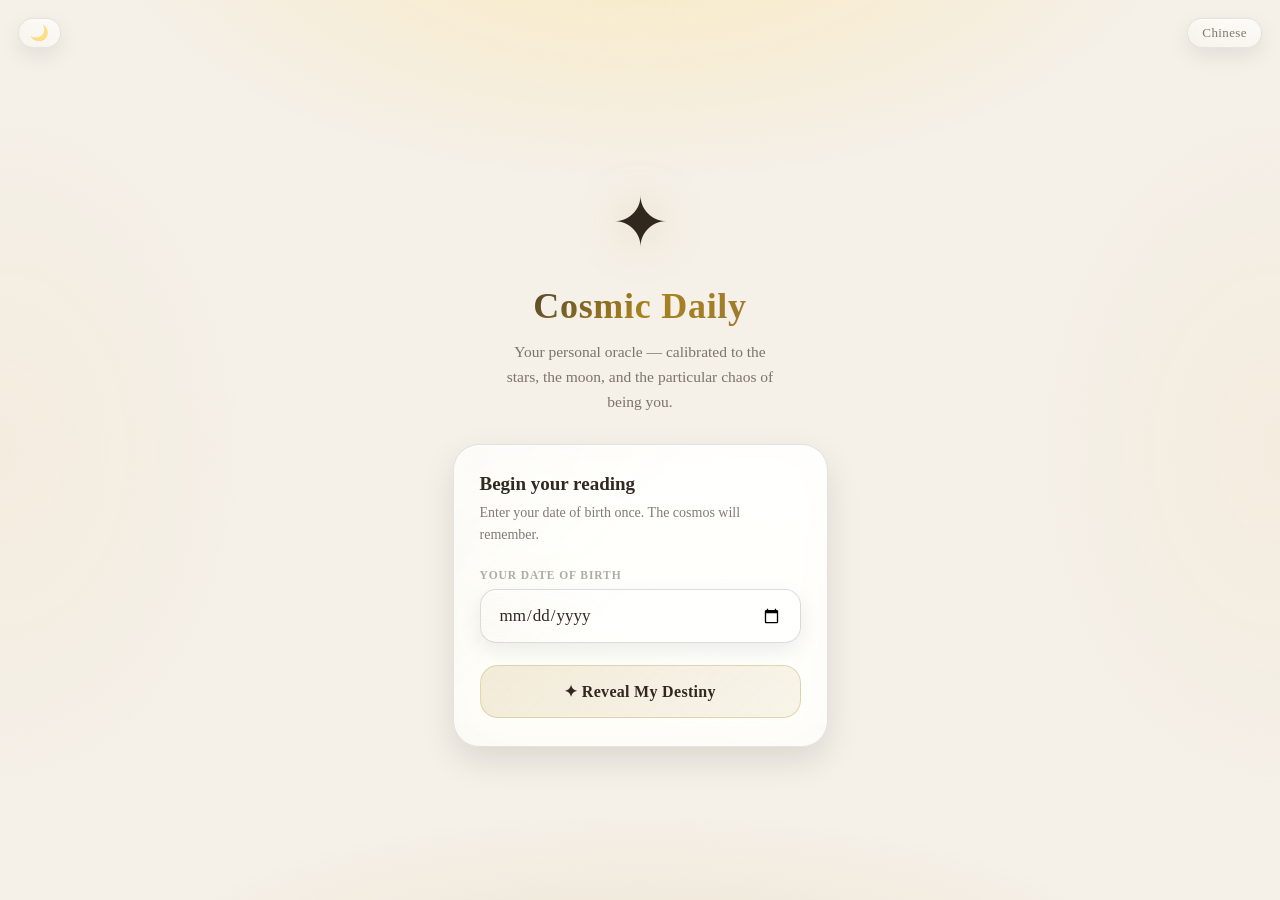
==== index.html @ f1452770 "Tighten almanac spacing and add small-screen tweaks Reduce paddings, gaps, font sizes and border rad" ====
<!DOCTYPE html>
<html lang="en" data-theme="dark">
<head>
  <meta charset="UTF-8">
  <meta name="viewport" content="width=device-width, initial-scale=1.0, viewport-fit=cover">
  <meta name="apple-mobile-web-app-capable" content="yes">
  <meta name="apple-mobile-web-app-status-bar-style" content="black-translucent">
  <meta name="apple-mobile-web-app-title" content="Cosmic Daily">
  <meta name="theme-color" content="#09080b">
  <link rel="apple-touch-icon" href="cosmic-daily-icon.png">
  <link rel="manifest" href="manifest.json">
  <title>Cosmic Daily ✦</title>
  <style>
    *{margin:0;padding:0;box-sizing:border-box;-webkit-tap-highlight-color:transparent}

    :root{
      --font-ui:  -apple-system,BlinkMacSystemFont,"SF Pro Display","Segoe UI",system-ui,sans-serif;
      --font-title:-apple-system,BlinkMacSystemFont,"SF Pro Display","Segoe UI",system-ui,sans-serif;
      --bg:      #09080b;
      --g0:      rgba(255,252,248,0.052);
      --gb:      rgba(255,252,248,0.088);
      --c0:      rgba(255,252,248,0.036);
      --cb:      rgba(255,252,248,0.066);
      --gold:    #c4a55a;
      --goldg:   rgba(196,165,90,0.22);
      --t1:      rgba(255,252,248,0.93);
      --t2:      rgba(255,252,248,0.50);
      --t3:      rgba(255,252,248,0.26);
      --glass-panel:
        linear-gradient(180deg,rgba(255,255,255,.095),rgba(255,255,255,.03)),
        linear-gradient(135deg,rgba(196,165,90,.11),transparent 38%,rgba(255,255,255,.045));
      --glass-panel-soft:
        linear-gradient(180deg,rgba(255,255,255,.07),rgba(255,255,255,.022)),
        linear-gradient(135deg,rgba(196,165,90,.08),transparent 40%,rgba(255,255,255,.03));
      --glass-chip:
        linear-gradient(180deg,rgba(255,255,255,.08),rgba(255,255,255,.028)),
        linear-gradient(135deg,rgba(196,165,90,.06),transparent 42%,rgba(255,255,255,.028));
      --glass-border: rgba(255,252,248,.096);
      --glass-border-soft: rgba(255,252,248,.08);
      --glass-inner: rgba(255,255,255,.10);
      --glass-inner-soft: rgba(255,255,255,.07);
      --glass-shadow-strong: 0 18px 46px rgba(0,0,0,.34),inset 0 1px 0 var(--glass-inner);
      --glass-shadow-soft: 0 10px 26px rgba(0,0,0,.24),inset 0 1px 0 var(--glass-inner-soft);
      --glass-shadow-hover: 0 16px 36px rgba(0,0,0,.26),inset 0 1px 0 var(--glass-inner);
      --glass-overlay: rgba(7,6,10,.52);
    }

    /* ── LIGHT / DAY MODE ────────────────────────── */
    html[data-theme="light"]{
      --bg:      #f5f0e8;
      --g0:      rgba(20,12,4,0.045);
      --gb:      rgba(20,12,4,0.110);
      --c0:      rgba(20,12,4,0.030);
      --cb:      rgba(20,12,4,0.085);
      --gold:    #a8821e;
      --goldg:   rgba(168,130,30,0.18);
      --t1:      rgba(20,12,4,0.88);
      --t2:      rgba(20,12,4,0.54);
      --t3:      rgba(20,12,4,0.34);
      --glass-panel:
        linear-gradient(180deg,rgba(255,255,255,.82),rgba(255,255,255,.46)),
        linear-gradient(135deg,rgba(168,130,30,.11),transparent 38%,rgba(255,255,255,.30));
      --glass-panel-soft:
        linear-gradient(180deg,rgba(255,255,255,.70),rgba(255,255,255,.34)),
        linear-gradient(135deg,rgba(168,130,30,.08),transparent 40%,rgba(255,255,255,.22));
      --glass-chip:
        linear-gradient(180deg,rgba(255,255,255,.68),rgba(255,255,255,.30)),
        linear-gradient(135deg,rgba(168,130,30,.07),transparent 42%,rgba(255,255,255,.18));
      --glass-border: rgba(20,12,4,.11);
      --glass-border-soft: rgba(20,12,4,.09);
      --glass-inner: rgba(255,255,255,.76);
      --glass-inner-soft: rgba(255,255,255,.62);
      --glass-shadow-strong: 0 14px 34px rgba(0,0,0,.10),inset 0 1px 0 var(--glass-inner);
      --glass-shadow-soft: 0 8px 22px rgba(0,0,0,.08),inset 0 1px 0 var(--glass-inner-soft);
      --glass-shadow-hover: 0 14px 30px rgba(0,0,0,.12),inset 0 1px 0 var(--glass-inner);
      --glass-overlay: rgba(245,240,232,.58);
    }

    /* smooth theme transition */
    html{transition:background .35s}
    body{transition:background .35s,color .35s}

    /* day background — warm sunrise sky instead of deep space */
    html[data-theme="light"] .bg-depth{
      background:
        radial-gradient(ellipse 80% 45% at 50% 115%, rgba(196,165,90,.18)  0%,transparent 55%),
        radial-gradient(ellipse 70% 50% at 50% -10%, rgba(255,230,160,.55) 0%,transparent 60%),
        radial-gradient(ellipse 35% 70% at 0%   50%, rgba(240,225,195,.25) 0%,transparent 55%),
        radial-gradient(ellipse 35% 70% at 100% 50%, rgba(240,225,195,.25) 0%,transparent 55%);
    }
    /* stars disappear in daylight */
    html[data-theme="light"] .bg-stars{opacity:0;transition:opacity .4s}

    /* app title gradient: light text reads poorly on parchment */
    html[data-theme="light"] .app-title{
      background:linear-gradient(135deg,rgba(20,12,4,.82) 0%,var(--gold) 52%,rgba(130,90,10,.80) 100%);
      -webkit-background-clip:text;-webkit-text-fill-color:transparent;background-clip:text;
    }

    /* section ratings need stronger contrast on light bg */
    html[data-theme="light"] .dot{
      background:rgba(20,12,4,.22);
      box-shadow:inset 0 0 0 1px rgba(20,12,4,.08);
    }
    html[data-theme="light"] .dot.on{
      background:#8f6a18;
      box-shadow:
        0 0 0 1px rgba(255,248,236,.92),
        0 0 0 2px rgba(143,106,24,.18),
        0 3px 10px rgba(143,106,24,.22);
    }
    html[data-theme="light"] .r-lbl{color:rgba(20,12,4,.62)}

    /* date input on light bg */
    html[data-theme="light"] .date-input{
      background:var(--glass-chip);border-color:rgba(20,12,4,.14);
      color:rgba(20,12,4,.88);color-scheme:light;
      box-shadow:var(--glass-shadow-soft);
    }
    html[data-theme="light"] .date-input:focus{
      border-color:rgba(168,130,30,.55);background:var(--glass-panel-soft);
    }

    html,body{
      min-height:100%;background:var(--bg);
      font-family:var(--font-ui);
      color:var(--t1);overflow-x:hidden;
    }
    html[lang^="en"]{
      --font-ui: "Iowan Old Style","Palatino Linotype","Book Antiqua","Baskerville","Times New Roman",serif;
      --font-title: "Baskerville","Iowan Old Style","Palatino Linotype","Book Antiqua","Times New Roman",serif;
    }
    html[lang^="zh"]{
      --font-ui: -apple-system,BlinkMacSystemFont,"PingFang SC","Hiragino Sans GB","Noto Sans CJK SC","Microsoft YaHei","Segoe UI",system-ui,sans-serif;
      --font-title: -apple-system,BlinkMacSystemFont,"PingFang SC","Hiragino Sans GB","Noto Sans CJK SC","Microsoft YaHei","Segoe UI",system-ui,sans-serif;
    }
    body.modal-open{overflow:hidden}

    /* ── BACKGROUND ───────────────────────────── */
    .bg{position:fixed;inset:0;z-index:0;pointer-events:none}

    .bg-depth{
      position:absolute;inset:0;
      background:
        radial-gradient(ellipse 80% 45% at 50% 115%, rgba(170,130,35,.07)  0%,transparent 55%),
        radial-gradient(ellipse 65% 40% at 50% -8%,  rgba(25,20,42,.50)   0%,transparent 55%),
        radial-gradient(ellipse 30% 70% at 0%   50%, rgba(18,14,30,.30)   0%,transparent 55%),
        radial-gradient(ellipse 30% 70% at 100% 50%, rgba(18,14,30,.30)   0%,transparent 55%);
      animation:breathe 18s ease-in-out infinite alternate;
    }
    @keyframes breathe{0%{opacity:.82}100%{opacity:1}}

    .bg-stars{
      position:absolute;inset:0;
      background-image:
        radial-gradient(1.2px 1.2px at  9% 17%, rgba(255,252,248,.42) 0%,transparent 100%),
        radial-gradient(1.6px 1.6px at 28% 63%, rgba(255,252,248,.32) 0%,transparent 100%),
        radial-gradient(1px   1px   at 43%  8%, rgba(255,252,248,.38) 0%,transparent 100%),
        radial-gradient(2px   2px   at 62% 27%, rgba(255,252,248,.48) 0%,transparent 100%),
        radial-gradient(1px   1px   at 80% 72%, rgba(255,252,248,.28) 0%,transparent 100%),
        radial-gradient(1.4px 1.4px at 17% 85%, rgba(255,252,248,.40) 0%,transparent 100%),
        radial-gradient(1px   1px   at 91% 14%, rgba(255,252,248,.25) 0%,transparent 100%),
        radial-gradient(1.8px 1.8px at 37% 78%, rgba(255,252,248,.52) 0%,transparent 100%),
        radial-gradient(1px   1px   at 71% 44%, rgba(255,252,248,.30) 0%,transparent 100%),
        radial-gradient(1.2px 1.2px at 54% 91%, rgba(255,252,248,.36) 0%,transparent 100%);
      animation:twinkle 9s ease-in-out infinite alternate;
    }
    @keyframes twinkle{0%{opacity:.60}100%{opacity:1}}

    /* ── LANG + THEME TOGGLES ────────────────── */
    .lang-btn,.theme-btn{
      position:fixed;top:max(18px,env(safe-area-inset-top,18px));z-index:200;
      background:var(--glass-chip);border:1px solid var(--glass-border-soft);
      backdrop-filter:blur(20px) saturate(140%);-webkit-backdrop-filter:blur(20px) saturate(140%);
      border-radius:20px;padding:6px 14px;
      font-size:13px;font-weight:500;color:var(--t2);
      cursor:pointer;font-family:inherit;transition:all .2s;letter-spacing:.4px;
      box-shadow:var(--glass-shadow-soft);
    }
    .lang-btn {right:18px}
    .theme-btn{left:18px;font-size:15px;padding:5px 11px;letter-spacing:0}
    .lang-btn:hover,.lang-btn:focus-visible,
    .theme-btn:hover,.theme-btn:focus-visible{
      background:var(--glass-panel-soft);
      border-color:rgba(196,165,90,.24);
      color:var(--t1);
      transform:translateY(-1px);
      outline:none;
    }

    /* ── GLASS ────────────────────────────────── */
    .glass{
      background:var(--glass-panel);
      backdrop-filter:blur(30px) saturate(180%) brightness(1.08);
      -webkit-backdrop-filter:blur(30px) saturate(180%) brightness(1.08);
      border:1px solid var(--glass-border);border-radius:26px;
      box-shadow:var(--glass-shadow-strong);
    }
    .card{
      background:var(--glass-panel-soft);
      backdrop-filter:blur(20px) saturate(150%);-webkit-backdrop-filter:blur(20px) saturate(150%);
      border:1px solid var(--glass-border-soft);border-radius:22px;
      box-shadow:var(--glass-shadow-soft);
    }

    /* ── LAYOUT ───────────────────────────────── */
    .screen{
      position:relative;z-index:1;min-height:100dvh;
      display:flex;flex-direction:column;align-items:center;
      padding:max(56px,env(safe-area-inset-top,56px)) 18px max(40px,env(safe-area-inset-bottom,40px));
    }
    .screen.hidden{display:none}

    /* ── ONBOARDING ───────────────────────────── */
    #onboarding{justify-content:center;gap:30px;padding-top:90px;padding-bottom:60px}

    .hero{text-align:center}
    .app-icon{
      font-size:68px;display:block;margin-bottom:22px;
      filter:drop-shadow(0 0 22px rgba(196,165,90,.55));
      animation:floatY 4.5s ease-in-out infinite;
    }
    @keyframes floatY{0%,100%{transform:translateY(0)}50%{transform:translateY(-11px)}}

    .app-title{
      font-family:var(--font-title);
      font-size:36px;font-weight:700;letter-spacing:-.5px;margin-bottom:12px;
      background:linear-gradient(135deg,rgba(255,252,248,.96) 0%,var(--gold) 55%,rgba(255,232,180,.85) 100%);
      -webkit-background-clip:text;-webkit-text-fill-color:transparent;background-clip:text;
    }
    html[lang^="en"] .app-title{letter-spacing:.02em}
    .app-sub{font-size:15.5px;color:var(--t2);line-height:1.62;max-width:285px;margin:0 auto}

    .ob-card{width:100%;max-width:375px;padding:28px 26px}
    .ob-card h2{font-family:var(--font-title);font-size:19px;font-weight:600;margin-bottom:7px;color:var(--t1)}
    .ob-card p {font-size:14px;color:var(--t2);line-height:1.55;margin-bottom:24px}

    .field-lbl{font-size:11.5px;font-weight:600;letter-spacing:.9px;text-transform:uppercase;color:var(--t3);margin-bottom:8px}

    .date-input{
      width:100%;background:var(--glass-chip);
      border:1px solid var(--glass-border);border-radius:16px;
      padding:15px 18px;font-size:17px;font-weight:500;color:#fff;
      margin-bottom:22px;outline:none;
      transition:border-color .2s,background .2s;
      -webkit-appearance:none;font-family:inherit;color-scheme:dark;
      box-shadow:var(--glass-shadow-soft);
    }
    .date-input:focus{border-color:rgba(196,165,90,.50);background:var(--glass-panel-soft)}

    .btn-reveal{
      width:100%;
      background:linear-gradient(135deg,rgba(196,165,90,.22),rgba(196,165,90,.12));
      border:1px solid rgba(196,165,90,.38);
      backdrop-filter:blur(10px);color:var(--t1);
      font-size:16px;font-weight:600;padding:16px;border-radius:18px;
      cursor:pointer;transition:all .22s;font-family:inherit;letter-spacing:.3px;
    }
    .btn-reveal:hover{background:linear-gradient(135deg,rgba(196,165,90,.34),rgba(196,165,90,.20));transform:translateY(-1px);box-shadow:0 8px 28px var(--goldg)}
    .btn-reveal:active{transform:translateY(0)}

    /* ── READING ──────────────────────────────── */
    #reading{gap:13px;padding-top:58px;padding-bottom:48px}

    .r-header{width:100%;max-width:430px;text-align:center;margin-bottom:4px}
    .r-date  {font-size:11.5px;color:var(--t3);letter-spacing:1.6px;text-transform:uppercase;margin-bottom:6px}
    .r-title {font-family:var(--font-title);font-size:25px;font-weight:700;letter-spacing:-.3px}
    html[lang^="en"] .r-title{letter-spacing:.01em}
    .signs-row{display:flex;justify-content:center;gap:7px;margin-top:13px;flex-wrap:wrap}

    .badge{
      background:var(--glass-chip);border:1px solid var(--glass-border-soft);
      backdrop-filter:blur(12px);-webkit-backdrop-filter:blur(12px);
      border-radius:20px;padding:5px 13px;font-size:13px;color:var(--t2);
      display:flex;align-items:center;gap:5px;
      box-shadow:var(--glass-shadow-soft);
    }
    .badge-btn{
      border:none;cursor:pointer;font-family:inherit;text-align:left;
      transition:transform .22s ease,border-color .22s ease,background .22s ease,box-shadow .22s ease,color .22s ease;
    }
    .badge-btn:hover,.badge-btn:focus-visible{
      transform:translateY(-1px);
      border-color:rgba(196,165,90,.26);
      background:rgba(255,252,248,.08);
      color:var(--t1);
      box-shadow:0 10px 24px rgba(0,0,0,.16);
      outline:none;
    }

    .almanac-summary{
      width:100%;max-width:430px;padding:15px 15px 14px;
      display:flex;flex-direction:column;gap:10px;
    }
    .almanac-summary-head{display:flex;align-items:flex-start;justify-content:space-between;gap:12px}
    .almanac-summary-kicker{font-size:11px;font-weight:700;letter-spacing:1.6px;text-transform:uppercase;color:var(--gold);opacity:.82}
    .almanac-summary-title{font-family:var(--font-title);font-size:18px;font-weight:700;color:var(--t1);line-height:1.18;margin-top:2px}
    .almanac-summary-more{font-size:11px;color:var(--t3);padding-top:3px;white-space:nowrap}
    .almanac-summary-grid{display:grid;grid-template-columns:repeat(3,1fr);gap:9px}
    .almanac-summary-item{
      padding:10px 9px;border-radius:16px;
      background:var(--glass-chip);border:1px solid var(--glass-border-soft);
      box-shadow:var(--glass-shadow-soft);
    }
    .almanac-summary-label{font-size:9px;font-weight:700;letter-spacing:1px;text-transform:uppercase;color:var(--gold);opacity:.76;margin-bottom:4px}
    .almanac-summary-value{font-size:12px;line-height:1.28;color:var(--t1);white-space:nowrap;overflow:hidden;text-overflow:ellipsis}

    /* ── CATEGORY GRID ────────────────────────── */
    .cat-grid{width:100%;max-width:430px;display:grid;grid-template-columns:1fr 1fr;gap:11px}
    .cat-card{padding:17px 15px;display:flex;flex-direction:column;gap:9px}
    .cat-head{display:flex;align-items:center;gap:8px}
    .cat-icon{font-size:20px;filter:drop-shadow(0 2px 5px rgba(196,165,90,.35))}
    .cat-name{font-size:11px;font-weight:600;color:var(--t3);text-transform:uppercase;letter-spacing:.9px}
    .dots    {display:flex;gap:4px}
    .dot     {width:7px;height:7px;border-radius:50%;background:rgba(255,252,248,.12);transition:background .3s}
    .dot.on  {background:var(--gold);box-shadow:0 0 8px rgba(196,165,90,.40)}
    .r-lbl   {font-size:11px;color:var(--t3);font-weight:500;letter-spacing:.3px}
    .cat-msg {font-size:12.5px;color:var(--t2);line-height:1.55}

    /* ── ORACLE ───────────────────────────────── */
    .oracle-card{width:100%;max-width:430px;padding:24px 22px}
    .oracle-lbl {font-size:11px;font-weight:600;letter-spacing:1.7px;text-transform:uppercase;color:var(--gold);opacity:.80;margin-bottom:14px}
    .oracle-txt {font-size:15.5px;line-height:1.72;color:var(--t1)}
    html[lang^="en"] .oracle-txt,
    html[lang^="en"] .cat-msg,
    html[lang^="en"] .sug-txt,
    html[lang^="en"] .detail-copy p{
      letter-spacing:.01em;
    }

    /* ── SUGGESTION ───────────────────────────── */
    .sug-card{width:100%;max-width:430px;padding:18px 20px;display:flex;align-items:flex-start;gap:13px}
    .sug-icon{
      width:42px;height:42px;flex-shrink:0;
      background:rgba(196,165,90,.12);border:1px solid rgba(196,165,90,.22);
      border-radius:13px;display:flex;align-items:center;justify-content:center;font-size:19px;
    }
    .sug-lbl {font-size:11px;font-weight:600;letter-spacing:1.6px;text-transform:uppercase;color:var(--gold);opacity:.75;margin-bottom:6px}
    .sug-txt {font-size:14px;color:var(--t2);line-height:1.58}

    /* ── FOOTER ───────────────────────────────── */
    .r-footer{width:100%;max-width:430px;display:flex;justify-content:space-between;align-items:center;padding:6px 4px;margin-top:3px}
    .r-foot-info{font-size:12px;color:var(--t3)}
    .btn-reset{background:none;border:none;font-size:12px;color:var(--t3);cursor:pointer;font-family:inherit;text-decoration:underline;text-underline-offset:2px;padding:4px;transition:color .2s}
    .btn-reset:hover{color:var(--t2)}

    .interactive-card{
      cursor:pointer;
      transition:transform .22s ease,border-color .22s ease,box-shadow .22s ease,background .22s ease;
      position:relative;
      overflow:hidden;
    }
    .interactive-card::after{
      content:"";
      position:absolute;inset:0;
      background:linear-gradient(135deg,rgba(255,255,255,.08),transparent 40%,transparent 62%,rgba(196,165,90,.08));
      opacity:0;transition:opacity .22s ease;
      pointer-events:none;
    }
    .interactive-card:hover,.interactive-card:focus-visible{
      transform:translateY(-2px);
      border-color:rgba(196,165,90,.28);
      box-shadow:var(--glass-shadow-hover);
      outline:none;
    }
    .interactive-card:hover::after,.interactive-card:focus-visible::after{opacity:1}

    /* ── DETAIL POPUP ─────────────────────────── */
    .detail-modal{
      position:fixed;inset:0;z-index:500;
      display:flex;align-items:center;justify-content:center;
      padding:max(24px,env(safe-area-inset-top,24px)) 14px max(24px,env(safe-area-inset-bottom,24px));
      background:var(--glass-overlay);
      backdrop-filter:blur(24px) saturate(140%);
      -webkit-backdrop-filter:blur(24px) saturate(140%);
      opacity:0;pointer-events:none;
      transition:opacity .24s ease;
    }
    .detail-modal.open{opacity:1;pointer-events:auto}
    .detail-sheet{
      width:min(100%,540px);max-height:min(84vh,760px);
      overflow:auto;padding:26px 22px 22px;border-radius:30px;position:relative;
      background:var(--glass-panel);
      border:1px solid var(--glass-border);
      box-shadow:var(--glass-shadow-strong);
      transform:scale(.96);
      transition:transform .28s cubic-bezier(.2,.8,.2,1);
    }
    .detail-modal.open .detail-sheet{transform:scale(1)}
    .detail-close{
      position:absolute;top:16px;right:16px;
      width:36px;height:36px;border:none;border-radius:50%;
      background:var(--glass-chip);color:var(--t1);cursor:pointer;
      font-size:17px;font-family:inherit;transition:background .2s ease,transform .2s ease;
      box-shadow:var(--glass-shadow-soft);
    }
    .detail-close:hover,.detail-close:focus-visible{background:var(--glass-panel-soft);transform:scale(1.04);outline:none}
    .detail-kicker{font-size:11px;font-weight:700;letter-spacing:1.7px;text-transform:uppercase;color:var(--gold);opacity:.84;margin-bottom:10px}
    .detail-title{font-family:var(--font-title);font-size:30px;line-height:1.08;letter-spacing:-.5px;margin-right:42px}
    html[lang^="en"] .detail-title{letter-spacing:.01em}
    .detail-sub{font-size:14px;color:var(--t2);line-height:1.55;margin-top:10px}
    .detail-facts{display:flex;flex-wrap:wrap;gap:8px;margin:18px 0 16px}
    .detail-pill{
      padding:8px 12px;border-radius:999px;
      background:var(--glass-chip);border:1px solid var(--glass-border-soft);
      color:var(--t2);font-size:12px;letter-spacing:.2px;
      box-shadow:var(--glass-shadow-soft);
    }
    .detail-custom{display:none}
    .detail-copy{display:flex;flex-direction:column;gap:12px}
    .detail-copy p{font-size:16px;line-height:1.72;color:var(--t1)}
    .detail-copy p strong{color:var(--t1)}

    .almanac-shell{display:flex;flex-direction:column;gap:14px}
    .almanac-top{display:flex;flex-wrap:wrap;gap:8px}
    .almanac-id{
      display:flex;align-items:center;gap:8px;
      padding:10px 14px;border-radius:18px;
      background:var(--glass-chip);border:1px solid var(--glass-border-soft);
      color:var(--t2);font-size:13px;
      box-shadow:var(--glass-shadow-soft);
    }
    .almanac-grid{display:grid;grid-template-columns:repeat(3,1fr);gap:10px}
    .almanac-tab{
      border:none;cursor:pointer;text-align:left;font-family:inherit;
      padding:12px 11px;border-radius:18px;
      background:var(--glass-panel-soft);border:1px solid var(--glass-border-soft);
      color:var(--t2);box-shadow:var(--glass-shadow-soft);
      transition:transform .22s ease,box-shadow .22s ease,border-color .22s ease,background .22s ease,color .22s ease;
    }
    .almanac-tab:hover,.almanac-tab:focus-visible{
      transform:translateY(-1px);
      border-color:rgba(196,165,90,.26);
      color:var(--t1);
      outline:none;
    }
    .almanac-tab.active{
      background:var(--glass-panel);
      border-color:rgba(196,165,90,.30);
      color:var(--t1);
      box-shadow:var(--glass-shadow-hover);
    }
    .almanac-tab-label{font-size:9.5px;font-weight:700;letter-spacing:1.1px;text-transform:uppercase;color:var(--gold);opacity:.8;margin-bottom:5px}
    .almanac-tab-value{font-size:13px;line-height:1.3;white-space:nowrap;overflow:hidden;text-overflow:ellipsis}
    .almanac-active{
      padding:16px 16px 14px;border-radius:22px;
      background:var(--glass-panel-soft);border:1px solid var(--glass-border-soft);
      box-shadow:var(--glass-shadow-soft);
    }
    .almanac-active-kicker{font-size:10.5px;font-weight:700;letter-spacing:1.5px;text-transform:uppercase;color:var(--gold);opacity:.78;margin-bottom:8px}
    .almanac-active-title{font-size:17px;font-weight:600;color:var(--t1);margin-bottom:6px}
    .almanac-active-note{font-size:14px;line-height:1.68;color:var(--t2)}
    .almanac-yi-grid{display:grid;grid-template-columns:1fr 1fr;gap:10px}
    .almanac-yi-card{
      padding:16px 16px 14px;border-radius:22px;
      background:var(--glass-panel-soft);border:1px solid var(--glass-border-soft);
      box-shadow:var(--glass-shadow-soft);
    }
    .almanac-yi-label{font-size:11px;font-weight:700;letter-spacing:1.6px;text-transform:uppercase;margin-bottom:8px}
    .almanac-yi-card.do .almanac-yi-label{color:var(--gold)}
    .almanac-yi-card.dont .almanac-yi-label{color:var(--t3)}
    .almanac-yi-text{font-size:15px;line-height:1.7;color:var(--t1)}

    @media (max-width:560px){
      .detail-sheet{padding:24px 18px 20px;border-radius:26px}
      .detail-title{font-size:25px}
      .detail-copy p{font-size:15.5px}
      .almanac-yi-grid{grid-template-columns:1fr}
    }

    @media (max-width:350px){
      .almanac-summary{padding:14px 13px}
      .almanac-summary-grid,.almanac-grid{gap:6px}
      .almanac-summary-item,.almanac-tab{padding:9px 7px}
      .almanac-summary-value,.almanac-tab-value{font-size:11px}
    }

    /* ── ANIMATION ────────────────────────────── */
    .fu{animation:fadeUp .55s ease both}
    @keyframes fadeUp{from{opacity:0;transform:translateY(16px)}to{opacity:1;transform:translateY(0)}}
    .d0{animation-delay:0s}.d1{animation-delay:.07s}.d2{animation-delay:.14s}
    .d3{animation-delay:.21s}.d4{animation-delay:.28s}.d5{animation-delay:.36s}
    .d6{animation-delay:.44s}.d7{animation-delay:.52s}
  </style>
</head>
<body>

<div class="bg" aria-hidden="true">
  <div class="bg-depth"></div>
  <div class="bg-stars"></div>
</div>

<button class="theme-btn" id="theme-btn" onclick="toggleTheme()" aria-label="Toggle day/night mode">☀️</button>
<button class="lang-btn" id="lang-btn" onclick="toggleLang()">中文</button>

<!-- ═══ ONBOARDING ═══ -->
<div id="onboarding" class="screen hidden">
  <div class="hero fu d0">
    <span class="app-icon">✦</span>
    <h1 class="app-title" id="ob-title"></h1>
    <p  class="app-sub"   id="ob-sub"></p>
  </div>
  <div class="glass ob-card fu d2">
    <h2 id="ob-h2"></h2>
    <p  id="ob-p"></p>
    <div class="field-lbl" id="ob-lbl"></div>
    <input type="date" id="bday-input" class="date-input"/>
    <button class="btn-reveal" id="ob-btn" onclick="startReading()"></button>
  </div>
</div>

<!-- ═══ READING ═══ -->
<div id="reading" class="screen hidden">
  <div class="r-header fu d0">
    <div class="r-date"  id="r-date"></div>
    <div class="r-title" id="r-title"></div>
    <div class="signs-row" id="r-signs"></div>
  </div>
  <div class="glass almanac-summary interactive-card fu d1" id="almanac-summary" tabindex="0" role="button" data-detail="almanac"></div>
  <div class="cat-grid" id="cat-grid"></div>
  <div class="glass oracle-card interactive-card fu d5" id="oracle-card" tabindex="0" role="button" data-detail="oracle">
    <div class="oracle-lbl" id="oracle-lbl"></div>
    <div class="oracle-txt" id="oracle-txt"></div>
  </div>
  <div class="card sug-card interactive-card fu d6" id="suggestion-card" tabindex="0" role="button" data-detail="suggestion">
    <div class="sug-icon">🎯</div>
    <div>
      <div class="sug-lbl" id="sug-lbl"></div>
      <div class="sug-txt" id="sug-txt"></div>
    </div>
  </div>
  <div class="r-footer fu d7">
    <span class="r-foot-info" id="r-foot"></span>
    <button class="btn-reset" id="btn-reset" onclick="resetBday()"></button>
  </div>
</div>

<div class="detail-modal" id="detail-modal" aria-hidden="true">
  <div class="glass detail-sheet" role="dialog" aria-modal="true" aria-labelledby="detail-title">
    <button class="detail-close" id="detail-close" type="button" onclick="closeDetail()">✕</button>
    <div class="detail-kicker" id="detail-kicker"></div>
    <div class="detail-title" id="detail-title"></div>
    <div class="detail-sub" id="detail-sub"></div>
    <div class="detail-facts" id="detail-facts"></div>
    <div class="detail-custom" id="detail-custom"></div>
    <div class="detail-copy" id="detail-copy"></div>
  </div>
</div>

<script>
// ═══════════════════════════════════════════════════════════════
//  LANGUAGE DATABASE
// ═══════════════════════════════════════════════════════════════
const LANG = {

  en: {
    appTitle:    "Cosmic Daily",
    appSub:      "Your personal oracle — calibrated to the stars, the moon, and the particular chaos of being you.",
    obH2:        "Begin your reading",
    obP:         "Enter your date of birth once. The cosmos will remember.",
    obLbl:       "Your date of birth",
    obBtn:       "✦  Reveal My Destiny",
    oracleLbl:   "✦  Today's Oracle",
    sugLbl:      "Cosmic Suggestion",
    changeBtn:   "Change birthday",
    detailClose: "Close details",
    resetMsg:    "Reset your birthday? The stars will need to meet you again.",
    langToggle:  "Chinese",
    readingTitles:["Your Daily Reading","The Stars Speak","Today's Oracle","Cosmic Forecast","The Universe Weighs In"],
    yearOf:      a => `Year of the ${a}`,
    dateStr:     (wday,m,d,y) => `${wday}, ${m} ${d}, ${y}`,
    dayNames:    ["Sunday","Monday","Tuesday","Wednesday","Thursday","Friday","Saturday"],
    monthNames:  ["January","February","March","April","May","June","July","August","September","October","November","December"],
    moonNames:   ["New Moon","Waxing Crescent","First Quarter","Waxing Gibbous","Full Moon","Waning Gibbous","Last Quarter","Waning Crescent"],
    westNames:   ["Capricorn","Aquarius","Pisces","Aries","Taurus","Gemini","Cancer","Leo","Virgo","Libra","Scorpio","Sagittarius"],
    chiNames:    ["Rat","Ox","Tiger","Rabbit","Dragon","Snake","Horse","Goat","Monkey","Rooster","Dog","Pig"],
    zodiacNames: ["Aries","Taurus","Gemini","Cancer","Leo","Virgo","Libra","Scorpio","Sagittarius","Capricorn","Aquarius","Pisces"],
    planetNames: ["Sun","Moon","Mars","Mercury","Jupiter","Venus","Saturn"],
    aspectNames: {conjunction:"conjunct",trine:"trine",sextile:"sextile",square:"square",opposition:"opposite",neutral:""},
    rLbls:       ["","Rough Waters","Murky Skies","Still Waters","Fair Winds","Star Aligned"],
    work:{
      name:"Work & Career",
      m:{
        1:["The cosmic gears are jammed today. Submit nothing important, sign nothing legally binding, and avoid your boss if at all possible.",
           "Your productivity has the energy of a browser with 47 tabs open. Close some tabs. Maybe close your laptop.",
           "Mercury is in retrograde energy — even if it isn't. Your ideas are fine; the timing is genuinely not.",
           "Today the stars vote for strategic invisibility. Be the human equivalent of 'on a call.'",
           "The planets have arranged themselves specifically to complicate your professional life today. Nothing personal — they do this sometimes.",
           "Career energy today: dial tone. Show up, be polite, and do not volunteer for anything.",
           "The cosmic forecast suggests that anything you start today will take twice as long and go sideways. Begin nothing.",
           "Professional instincts are muffled today. When in doubt, do less. The universe will explain itself later.",
           "Ambition is admirable. Today, however, ambition is also inadvisable. Rest the professional engine.",
           "The stars have reviewed your calendar and quietly suggested you cancel half of it.",
           "Communication at work carries extra static today. Confirm everything twice and send nothing in anger.",
           "Low-output days are not wasted days. The stars are filing this one under 'necessary recovery.'"],
        2:["Minor celestial friction in your career lane. Push through carefully — the path clears by afternoon.",
           "The stars aren't against you today, they're just… indifferent. Same as your coworkers. You'll survive.",
           "Your work energy is at 60%. Fortunately, most things only need 60%.",
           "One step forward, one step sideways. The universe is teaching you the cha-cha of professional life.",
           "Small delays and mild misunderstandings are on the cosmic menu today. Order patience instead.",
           "Progress is happening — just slowly enough to be annoying. Trust the accumulation.",
           "The professional winds are light and variable. Tack carefully and you'll get where you're going.",
           "Not your finest day at the office, but not your worst either. The stars log this as 'adequate.'",
           "Cosmic headwinds today are mild. They won't stop you, but they'll require more effort than usual.",
           "Work requires a little more elbow grease than normal. The resistance is temporary.",
           "Your ideas are sound; today's execution may just need a few more revisions than planned.",
           "The universe is asking for patience in your career lane. You'll understand why by Thursday."],
        3:["A steady, unremarkable day at work. The universe calls this 'acceptable.' So do most performance reviews.",
           "No great breakthroughs, no disasters. The cosmic middle ground — which is honestly underrated.",
           "Solid. Functional. Mildly caffeinated. A perfectly serviceable work day with cosmic backing.",
           "The stars see average output and are totally at peace with that. Not every day needs to be legendary.",
           "Competent, consistent, unremarkable. The foundation of every actual career. The stars nod approvingly.",
           "Today's professional energy is like good weather — you only notice it when it's gone.",
           "Business as usual. The cosmos have filed no complaints. Neither should you.",
           "A dependable, workmanlike day. Not the stuff of highlight reels, but quietly essential.",
           "The cosmic ledger shows your work column in balance. Nothing gained dramatically, nothing lost.",
           "Neutral professional energy. All systems nominal. Complete the ordinary tasks with full attention.",
           "The stars see you doing the work. They don't find it glamorous, but they respect it.",
           "Middle-of-the-road professional day. The path is clear and well-maintained. Walk it steadily."],
        4:["The cosmic current carries your career forward. Push on anything you've been hesitating about.",
           "Good energy flows through your professional life. The stars are watching with quiet approval.",
           "You're operating with unusual clarity today. Use it. The universe doesn't always pick up when you call.",
           "Decisions made today have solid cosmic backing. Trust your professional instincts.",
           "Your professional frequency is elevated. The ideas landing today are genuinely good — act on them.",
           "Something is opening in your career lane. The stars can't say exactly what yet, but they're pointing at it.",
           "Unusually sharp focus today. The kind you can't force — use it while it lasts.",
           "People in power are receptive to you today. Say the thing. Ask for the thing. The timing is real.",
           "Career momentum is available. Apply force in the right direction and watch things move.",
           "The stars have cleared turbulence from your professional path. Cruise efficiently.",
           "Collaborative energy is high. The project that needs other people — start it today.",
           "Your credibility carries extra weight today. Show your work and let it speak."],
        5:["The stars have cleared your lane entirely. Everything you touch today has a touch of gold — don't waste it.",
           "Cosmic alignment: maximum. Your professional presence today is genuinely formidable. Let people know.",
           "You were born for days like this. Swing big. Say the brave thing in the meeting. Sign things.",
           "The universe has put every celestial body in your corner. This is not a drill.",
           "Peak career day. The planets have conspired on your behalf. Repay them by doing something worthy of it.",
           "Your professional star is blazing today. Walk into every room like you know exactly where you're going.",
           "Everything is working. Every tool, every relationship, every instinct — in alignment. Go.",
           "The cosmos are open for business in your name today. Negotiate hard. Launch things. Ask for more.",
           "Career peak achieved. The universe has given you the momentum — your only job is not to overthink it.",
           "Strategic moves made today have cosmic amplification. Think big, then act.",
           "Today your reputation precedes you in the best possible way. Let it do its job.",
           "The stars have written your name in the professional sky today. Make sure your output is worthy of the billing."]
      }
    },
    love:{
      name:"Love & Social",
      m:{
        1:["The love stars are taking a personal day. Keep interactions brief, texts short, and feelings to yourself for now.",
           "Today's social energy is like Wi-Fi in a basement. Connection keeps dropping. It's not you. It's the universe.",
           "Best romantic move today: make yourself tea, watch something comforting, and lower your social expectations significantly.",
           "Avoid deep conversations today. The cosmos haven't finished buffering your emotional software.",
           "The social sky is overcast. Not stormy — just grey. People may be harder to read than usual. Don't push.",
           "Venus is not cooperating today. Love energy is low and connection feels like work. Reserve your emotional budget.",
           "Miscommunication is possible today. Say less, listen more, and hold off on the difficult conversations.",
           "The love department is temporarily closed for maintenance. You can reopen it tomorrow.",
           "Your social antennae are slightly off today. The signals you're reading may not be the signals being sent.",
           "Solitude is not loneliness. The stars see you alone today and call it 'recharging.' So should you.",
           "Today is for protecting your own peace, not for expanding connections. The people who matter will still be there tomorrow.",
           "Emotional static is high today. Even good relationships may feel misaligned. Breathe and wait."],
        2:["A mildly awkward social frequency surrounds you. Lean into it — awkward can be charming when fully committed.",
           "Love is present but slightly blurry, like a photo taken too fast. Wait for the focus to return.",
           "Your social energy needs a gentle warm-up. Start with something low-stakes before anything meaningful.",
           "Connection attempts may require more effort than usual today. Persistence is your friend.",
           "Romantic energy is muted but present. A small, quiet gesture beats a grand one today.",
           "Social interactions are functional but not sparkling. That's fine — not every interaction needs to be electric.",
           "The warmth is there, just buried a little. Some excavation required.",
           "Friendships and relationships feel slightly out of sync today. Give things time to find their rhythm.",
           "Love today is a small flame, not a bonfire. Protect it from the wind rather than fanning it.",
           "The connections you need are closer than they seem — you may just need to reach slightly further than usual.",
           "Social energy is below the waterline but rising. By evening, the tide will have shifted.",
           "People are slightly harder to reach today. Don't take it personally — the universe is running slow."],
        3:["Warm, comfortable social energy. Nothing fireworks, nothing cold. A perfectly pleasant human day.",
           "Your social life today is like background music — pleasant, stable, easy to overlook. That's genuinely fine.",
           "Connections made today are solid if unspectacular. Quality over cosmic drama.",
           "The social weather is mild and agreeable. Show up for the people who matter.",
           "Good middle-ground energy for relationships. Steady, reliable, and quietly nourishing.",
           "Companionship is available. The people you love are accessible. Nothing extraordinary — just real.",
           "Social interactions have a comfortable, low-pressure quality today. Exactly what most relationships need most.",
           "The love department is open for routine business. Nothing epic, but everything genuine.",
           "Ordinary connection is still connection. Today's relationships are nourishing without being dramatic.",
           "A pleasant social cadence today. Follow it without overthinking. The cosmos call this 'good enough.'",
           "Warmth is exchanged in quiet ways today. A text, a laugh, a shared moment. These count.",
           "The stars observe your social life today with mild contentment. Everything where it should be."],
        4:["Your warmth is magnetic today. The people in your orbit feel it — let them feel it fully.",
           "Good social energy flows freely. Reach out to someone you've been meaning to. Now is genuinely the time.",
           "Romance has a favorable current today. Something small and genuine goes further than you'd expect.",
           "You're unusually good company today. The stars have made a note of it.",
           "Love energy is elevated. The things you say today will be remembered. Choose them with care.",
           "Your presence carries extra warmth today. People lean toward you without knowing why.",
           "A favorable day for meaningful conversations — the ones you keep putting off. The conditions are right.",
           "Social luck is on your side. The person you reach out to will be glad you did.",
           "Something beautiful is available in your relationships today. You'll recognize it when it arrives.",
           "The right words come easily today. Use them. Someone in your life needs to hear them.",
           "Romantic energy is active and favorable. A small gesture carries the weight of a large one.",
           "Love is easy today — which is rarer than it sounds. Don't let it slip past unnoticed."],
        5:["Maximum heart energy. The stars have essentially written 'go connect with people' across the sky in your name.",
           "You are irresistible to the right people today. The universe has scheduled at least one meaningful moment.",
           "Love is loud today — romantic, friendly, or self-directed. Open every door when it knocks.",
           "The cosmos have aligned your social frequency to its peak. Say the things that matter.",
           "Full love frequency. The kind of day where the universe cooperates and people actually show up.",
           "Romantic peak. If there is something left unsaid, today the stars have cleared the path to say it.",
           "Your social energy today is contagious. Everyone in your orbit benefits from your presence.",
           "Connection is effortless today — which means you owe it to yourself and others to actually show up.",
           "Love is available in every form today. Accept it in all directions. Give it freely.",
           "The stars have engineered a perfect window for the relationship conversation you've been circling. Use it.",
           "Your magnetism is at its highest. The universe has cleared the social skies and is pointing at you.",
           "Today the heart is loud, clear, and brave. Say what you mean, feel what you feel, let people see it."]
      }
    },
    health:{
      name:"Health & Body",
      m:{
        1:["Your body is filing a formal complaint with the universe today. Listen to it. Rest is not weakness.",
           "Today is a good day to cancel something, drink water, and pretend you are a plant on a windowsill.",
           "The stars see low vitality in your physical lane. Honor it. Not every day is a workout day.",
           "Sleep. Eat something warm. Move gently. The cosmos will still be here when you feel better.",
           "Physical energy is at a low ebb. This is the universe's way of forcing the recovery you've been skipping.",
           "Your body is waving a small flag today. It is not asking for much — just some quiet and some water.",
           "The stars see fatigue and are compassionate about it. Today is not about doing more. It's about doing less.",
           "Low physical frequency today. This isn't failure — it's biology. Rest accordingly.",
           "Something in the planetary arrangement says: slow down, eat a real meal, and go to bed early.",
           "Your body needs you to be on its side today. Be on its side.",
           "The health channel is receiving minimal signal today. Quiet recovery is the only meaningful task.",
           "Honor the low. Bodies move in cycles. Today is the trough, and the peak will follow."],
        2:["Energy levels are slightly below par. Nothing a nap, some protein, and a gentle walk can't negotiate.",
           "Your body is asking for gentleness today. Obliging it is an act of wisdom, not surrender.",
           "Minor physical static today. The stars suggest: hydrate, breathe deeply, and pace yourself.",
           "Below-average vitality. The universe recommends you conserve what you have for what matters.",
           "Energy is available but should be rationed. Don't spend it on things that don't need it.",
           "Your physical engine is idling below normal today. Give it better fuel and let it warm up slowly.",
           "The body is slightly off-balance. Nothing serious — just in need of basic maintenance and consideration.",
           "Below-average health day. The answer is consistency, not heroics. Small, restorative choices only.",
           "Physical resilience is reduced slightly today. This is a signal, not a crisis.",
           "Mild physical drag in your orbit today. Nothing that gentleness and decent sleep won't resolve.",
           "The stars see a body running slightly warm — not hot. Ease the pressure and give it breathing room.",
           "Below optimal, but functional. Do what you must, skip what you can, and restore tonight."],
        3:["Steady health energy. Your body is humming along at a sensible rhythm. Keep it going.",
           "Nothing alarming, nothing euphoric. A good, functional body day — which is deeply underappreciated.",
           "Maintenance mode is valid mode. The stars see a balanced, steady you today.",
           "Your physical energy is where it should be. Routine and rhythm are your friends today.",
           "The body is cooperating. That's more than can be said for some days. Take it seriously.",
           "Physical baseline: solid. Nothing exceptional in either direction. This is what health looks like most days.",
           "The cosmic health reading is: normal. Normal is what you build peak days from.",
           "All physical systems operating within expected parameters. Enjoy the neutrality while it lasts.",
           "Stable, predictable, functioning health energy. The kind of day where you can actually get things done.",
           "The body is present and accounted for. Routine care will keep it that way.",
           "Nothing spectacular, nothing alarming. A body-day that works, which is quietly remarkable.",
           "The stars see you in reasonable shape today. Treat your body accordingly — with ordinary care and respect."],
        4:["Good vitality today. Your body wants to move. Let it.",
           "Physical energy is above average. If you've been postponing that walk or workout — do it now.",
           "Your health frequency is high today. Use it wisely. Your future self will remember this.",
           "The body is willing. The stars approve. Whatever you've been putting off physically — today's your day.",
           "Above-average physical energy. The kind of day where exercise feels like a reward instead of a duty.",
           "Your body is well-rested, well-fueled, and ready. Don't leave that on the table.",
           "Good health momentum today. Stack it with the right inputs and it compounds.",
           "The physical channel is running clear today. Take advantage of the signal while it's strong.",
           "Vitality is accessible. Your body will respond well to whatever you ask of it today.",
           "Health energy elevated. The stars specifically recommend using this window. It doesn't stay open.",
           "Your immune system, your muscles, your mind — all tracking above baseline today.",
           "High physical frequency. Lean into movement. Your body is telling you it wants to be used."],
        5:["Peak physical energy. Your body is a high-performance vehicle today. Drive it accordingly.",
           "The cosmic health chart shows excellent alignment. Today is the day you do the things you keep promising yourself.",
           "You feel it, don't you? That unusual lightness. The stars gave it to you. Use every bit of it.",
           "Everything is firing correctly today. This is rare. Move, breathe, feel alive. The stars insist.",
           "Maximum vitality. The kind of day your body has been quietly building toward. Make it count.",
           "Health peak achieved. Your physical energy today could power a small city. Redirect it usefully.",
           "The stars have handed you a fully-charged physical day. It would be a cosmic shame to waste it.",
           "Extraordinary health alignment. Your strength, your stamina, your focus — all at their highest.",
           "This is the rare, mythical 'feel amazing' day. Don't spend it on the couch. The stars are watching.",
           "Peak body day. Whatever physical goal you've been circling — today is the day to begin it in earnest.",
           "Vitality at maximum. Your body is asking to be pushed. Politely but firmly — push it.",
           "The physical universe has aligned in your favor today. Breathe deeply, move boldly, be undeniably alive."]
      }
    },
    finance:{
      name:"Finance & Luck",
      m:{
        1:["Today is not the day to gamble, invest aggressively, or buy anything non-essential. The money stars are napping.",
           "Hold your wallet close and your credit card closer. The financial cosmos have a mischievous glint today.",
           "Today's lucky number is 'no.' Apply it liberally to any financial decisions that arise.",
           "The universe recommends reviewing your subscriptions. One is definitely something you forgot you signed up for.",
           "The financial planets are in a complicated mood. The best investment today is inaction.",
           "Cosmic bad luck in the money lane. Don't test it. Every financial instinct you have today is probably wrong.",
           "Today is not for spending, not for investing, not for financial risk of any kind. Close the apps and wait.",
           "The money stars have dimmed. Something you buy today will feel like a mistake by Friday.",
           "Financial energy is at a low. Whatever the purchase, it can wait. Whatever the bet, pass on it.",
           "The universe has placed a gentle but firm hand on your wallet today. Respect the signal.",
           "Financial luck is below the floor today. This is not the day to test it. Stay completely still.",
           "Cosmic financial interference is high. Even good deals will have hidden costs today. Walk away."],
        2:["Modest financial energy. Spend only what's necessary. Save the big moves for when the stars are paying attention.",
           "Money flows slowly today — like water through a reluctant drain. Patience is the only currency worth spending.",
           "Below-average luck in the material realm. Gratitude for what you have is the best investment today.",
           "The financial forecast is cautious. Watch the small leaks — that's where it always goes.",
           "Financial energy is subdued but stable. Handle the basics and leave the ambition for a better day.",
           "Luck is running slightly low in the money department. Be conservative and patient.",
           "The investment or purchase you're considering can wait for a better cosmic window. This isn't it.",
           "Material luck is below par. Protect what you have. The right opportunity will come on a stronger day.",
           "Small financial friction today. Nothing dramatic — just a gentle reminder to be careful.",
           "Below-average fortune in the financial lane. This is a maintenance day, not a growth day.",
           "Cosmic luck in money matters is running thin today. Spend less, expect less, wait for more.",
           "The financial stars are distracted. Skip big decisions and tend to the small, sensible ones instead."],
        3:["Financial neutrality today. Money is where you left it, doing what you told it to do. Stable counts.",
           "Luck is present but modest. Small wins, small losses — the universe balancing its books today.",
           "Average financial day. Nothing dramatic. This is actually fine. Not every day needs to be a money day.",
           "Steady financial weather. No surprises expected. Routine management is the move.",
           "Middle-ground financial energy. No windfalls, no disasters. The cosmic ledger breaks even today.",
           "Financial luck is neutral. Neither favored nor hindered — which means skill matters more than chance.",
           "A routine money day. Pay what's due, save what's possible, and don't read too much into it.",
           "The financial cosmos are calm today. Calm is often underappreciated as a financial condition.",
           "Steady material energy. No cosmic turbulence. The money you manage carefully will stay managed.",
           "An average luck day in the material realm. Make deliberate choices and leave chance out of it.",
           "Financial middle ground. The stars aren't amplifying anything today — it's all you from here.",
           "The money stars are balanced today. Nothing moving dramatically in either direction. Hold steady."],
        4:["Your financial luck is quietly strong today. Small opportunities may look unimportant. Look closer.",
           "Good energy in the money lane. Decisions made now have solid cosmic backing.",
           "The stars smile on your financial awareness today. Act on the thing you've been quietly considering.",
           "Above-average luck in the material realm. Keep your eyes open — something is worth noticing.",
           "Financial momentum is building in your favor. Keep your eyes open and your instincts sharp.",
           "Lucky window in the money sector. Small, well-timed moves can have outsized results today.",
           "Above-average material luck. The thing you've been cautious about may now be worth attempting.",
           "The financial stars are generous but quiet today. They reward attention, not wishful thinking.",
           "Good luck energy in the money lane. Act with intention and the universe will amplify it.",
           "Material fortune is elevated. A specific opportunity is in your path today — don't walk past it.",
           "Financial favor is with you. The instinct you've been second-guessing may actually be right.",
           "Above-average cosmic backing in the material realm. Make the call. Execute the plan."],
        5:["Lucky streak. The universe is pointing arrows at financial opportunities today. Stay awake to it.",
           "Peak financial alignment. If you've been waiting for a sign — there it is, written in the stars.",
           "Cosmic good fortune in your material lane. Not lottery-win magnitude — but meaningfully good. Don't waste it.",
           "The money stars are singing your name today. Act with intention. The window is real.",
           "Maximum financial alignment. Whatever you've been preparing for — today is the day to act.",
           "The universe has opened a genuine financial window. Walk through it deliberately and without hesitation.",
           "Lucky peak in the material realm. The stars have handed you favorable odds. Play them wisely.",
           "Financial fortune at its highest. A bold but calculated move made today has cosmic amplification.",
           "The planetary alignment today is unusually favorable for material gains. Don't leave opportunity on the table.",
           "Peak financial energy. Your instincts in the money lane are sharp and the conditions are cooperating.",
           "The financial stars are at full power in your chart today. Move with confidence and precision.",
           "Cosmic jackpot alignment. Not guaranteed — but the conditions for significant financial progress are rare and present."]
      }
    },
    oracles:[
      "The universe has a soft spot for you today. It's subtle — in the way the coffee tastes just right, the light a little kinder, the timing strangely perfect.",
      "Something small and good is coming your way today. You won't see it coming, which is entirely the point.",
      "The stars are rooting for you with quiet, genuine enthusiasm. Not loudly — just steadily, in the background, like a very loyal friend.",
      "Today holds a small miracle somewhere in it. It might be a conversation, a moment of clarity, or finally finding where you left your keys.",
      "You are exactly where you are supposed to be today. Trust the strange, winding path. It's going somewhere worthwhile.",
      "The cosmos have reviewed your recent decisions and, despite everything, have given you a passing grade. Well done for surviving yourself.",
      "Today the universe has scheduled a 'mild inconvenience' for character building. It's not personal. The stars do this to everyone they like.",
      "Mercury is currently behaving itself. Everyone is surprised, including Mercury. Make hay while the planets align.",
      "The celestial committee has approved your continued existence today. Try not to make them regret it.",
      "Your horoscope for today: things will happen, you will feel things about them, and somehow it will work out. Groundbreaking.",
      "The stars have been observing your life for some time now. They find it compelling. Not always in a reassuring way — but compelling nonetheless.",
      "Somewhere in the universe, a star died to create the atoms in your coffee. The least you can do is enjoy it slowly.",
      "The moon looked at your chart and exhaled slowly. Then it said 'you've got this.' It sounded almost entirely convincing.",
      "Today you will age exactly one day. The stars consider this non-negotiable. On the bright side, so does everyone else.",
      "The universe doesn't actually care about your problems — it has 93 billion light-years of its own. And yet somehow, things tend to work out. Keep going.",
      "In the grand cosmic scheme, today is statistically insignificant. In the small human scheme, it could be the day everything shifts. Worth showing up for.",
      "Your ancestors survived unimaginable things so you could worry about notifications. Honor them by putting your phone down for at least five minutes.",
      "The cosmos have been running this a long time. The thing you're worried about is usually not the actual thing.",
      "Today's energy is best described as: possible. Which, in the grand scale of the universe, is actually quite generous.",
      "The stars have reviewed the data and concluded: you are more capable than you currently believe. This is their official, unambiguous position.",
      "Chaos theory suggests that small decisions compound into large outcomes. Today's small decision matters. Choose deliberately.",
      "The moon is doing something beautiful tonight. Whether you see it or not, you are under the same sky as everyone you love.",
      "The universe has been alive for 13.8 billion years and hasn't quit once. You can get through today.",
      "A quiet power is building in your orbit today. The stars can't say exactly what it is — but they've noticed it, and so should you.",
      "The celestial forecast suggests unexpected warmth from an expected direction. The stars enjoy a good plot twist.",
      "Some days the stars align. Other days they're just doing their own thing and you happen to be in the same galaxy. Today is one of those days. Still valid.",
      "Your energy today is like a partial eclipse — not everything is illuminated, but what is visible is genuinely interesting.",
      "The universe filed a memo this morning: you are doing better than you think. The stars unanimously endorsed it.",
      "Today's cosmic frequency carries a specific instruction: rest without guilt. The stars know you need it and they are fine with it.",
      "Something in the planetary arrangement today whispers: be kinder to yourself than usual. The stars have noticed what you've been carrying.",
      "The planets are not conspiring against you today — they are simply indifferent, which is honestly much more manageable.",
      "You carry more than people see. The stars see it. That's worth something, even if it doesn't feel like it right now.",
      "Every version of you that got this far cleared impossible odds. The current version is doing fine.",
      "The cosmos have a long memory. They remember the version of you that kept going when it made no sense to. They're still impressed.",
      "Today's oracle: something you thought was finished is quietly not finished. Pay attention to the edges.",
      "The universe placed you in this exact time, with these exact circumstances, with these exact people. It is not random. It is not accidental.",
      "There is a version of today that goes beautifully. The stars aren't saying it's guaranteed — they're saying it's available.",
      "The celestial weather today is 'interesting' — which in cosmic terms means: something worth noticing is about to happen.",
      "You don't need to have everything figured out. The stars certainly don't, and they've been at this for billions of years.",
      "The thing you're building — the quiet, persistent, invisible thing — the stars see it. It is real and it is growing.",
      "Today the universe will present you with something in disguise. Patience is the only way to recognize it.",
      "Your resilience is not invisible. The cosmos have a dedicated file on it. It's thick.",
      "Not every day arrives with fanfare. Some of the best ones arrive quietly, dressed as ordinary Tuesdays.",
      "The stars have arranged something small and unexpectedly lovely for later today. Don't be looking the other way.",
      "You are someone's favorite person. The stars know who. You probably already know too.",
      "Today is a day that will matter in a way you can't yet see. Show up for it anyway.",
      "The universe operates on longer timescales than your anxiety does. It suggests you borrow some of that patience.",
      "There are people right now who are quietly grateful you exist. The stars have verified this.",
      "The cosmos note that you have survived every difficult day you've ever had. The current odds are therefore quite good.",
      "Today the universe offers you a small but genuine gift wrapped in something that looks like inconvenience. Open it.",
      "Your worry about the outcome is noted and filed. The stars recommend spending today on the process instead.",
      "The celestial bodies have been tracking your progress for some time. The trend is better than you're giving yourself credit for.",
      "Something that has been stuck is quietly beginning to move. The stars can feel the shift. You will too, shortly.",
      "The universe would like to remind you that the story isn't over. Not even close. Not even the halfway point.",
      "You are the product of every good decision and improbable coincidence that led to this moment. The stars find that extraordinary.",
      "Today holds at least one conversation worth having. The stars don't specify which — that's part of the deal.",
      "The moon has been watching you navigate hard things with more grace than you know. It's made a note of it.",
      "Not all growth is visible. Some of the most important kind looks like a quiet Tuesday where nothing seems to change.",
      "The stars have looked at where you're headed and have offered no objections. High cosmic praise.",
      "Something that felt like an ending is revealing itself to be a beginning. The stars appreciate dramatic irony.",
      "You are allowed to not have it all together today. The cosmos have factored this in and remain optimistic.",
      "Today's cosmic assignment: notice one thing you've been taking for granted. The stars believe this is the whole assignment.",
      "The universe has been patient with your timing. It would like you to be equally patient with its timing.",
      "Your instincts today are calibrated better than your doubts are. Trust the instinct.",
      "Something good is in motion. It is moving slowly, which is why you haven't noticed it yet. But it is moving.",
      "The stars have mapped every version of this day. The one where you try is consistently the best one.",
      "Today the universe is not asking for perfection. It is asking for presence. Manageable request.",
      "The cosmic record shows that you have made it through harder days than this. Today is filed under 'routine.'",
      "Something about today is different from yesterday in a way you haven't clocked yet. The stars have.",
      "The universe appreciates effort more than outcome. Today, effort is the whole game.",
      "You are not behind. There is no behind. There is only here, and here is exactly where you are supposed to be.",
      "The stars have arranged for at least one thing today to go better than expected. The arrangement has been confirmed.",
      "Whatever you are in the middle of — the middle is always the hardest part. You are in it. Keep going.",
      "Today the universe asks only that you show up as you are, not as you think you should be. As-is is enough.",
      "The celestial arrangement today carries a specific quality: things begun with good intentions will find good ends.",
      "Your story is still being written. Today is not the last page. It is not even close to the last page.",
      "The stars have observed your consistency. They find it quietly remarkable. Most people quit earlier than you do.",
      "Today holds more possibility than it advertises. Look past the obvious.",
      "The moon has a particular warmth for the version of you that keeps trying despite not knowing the outcome.",
      "The universe doesn't offer guarantees. But it offers today, and today contains enough.",
      "Something that felt impossible six months ago is now simply difficult. The stars note this as significant progress.",
      "Today the cosmic instruction is: do one small thing well. That is all. Just one small thing, done well.",
      "The universe is not grading you. It is observing you with curiosity and, when applicable, quiet admiration.",
      "There is a version of the future that looks very different from your current worry. The stars consider it more likely.",
      "Whatever you are carrying today — you are allowed to set some of it down. The stars will hold it while you rest.",
      "Today the stars offer a gentle reminder: being alive is the underrated part of the whole arrangement.",
      "The cosmos see what you are building. The fact that no one else sees it yet is not evidence that it isn't real.",
      "Today is a good day to remember: you have been wrong about yourself before — specifically, about how capable you are.",
      "The universe has no notes on how long things should take. Your timeline is entirely valid.",
      "The stars would like to point out that surviving this week counts as an achievement. They're marking it as such."
    ],
    suggestions:[
      "Send one message you've been overthinking. The overthinking is now the problem, not the message.",
      "Drink water before coffee. The stars said so. Ignore them and accept the consequences.",
      "Look up from your screen at least once per hour. The world is still out there, mildly and consistently beautiful.",
      "Tell one person something specific you appreciate about them. Vague compliments are cosmically weak.",
      "Cancel one thing you agreed to out of guilt. The universe approves this message.",
      "Eat something green today — not necessarily because it's healthy, just to remind yourself you run on real food.",
      "Take a walk without your phone. It's terrifying for exactly ninety seconds, then deeply pleasant.",
      "Write down three things, no matter how small. Your brain is a terrible filing system.",
      "Say no to something today. Once. Firmly. Without the essay of explanation.",
      "Sit outside for 10 minutes. The sky is doing something nice. It does this every day and most people miss it.",
      "Text someone you haven't spoken to in a while. Keep it short. 'Thinking of you' does more than you think.",
      "Clean one small thing — a surface, a drawer, your screenshots folder. The cosmos find clutter personally offensive.",
      "Buy yourself something small and nice. Not as a reward — just because you exist, and that's sufficient reason.",
      "Rest without guilt today. Horizontal ambition counts.",
      "Learn one completely useless thing. The internet is full of them. This is actually its best feature.",
      "Make your bed. Or don't. But notice how you feel about it at 9pm.",
      "Laugh at something stupid — fully, out loud. The stars specifically requested this.",
      "Eat lunch away from your desk. Revolutionary. Life-changing. Heavily endorsed by the cosmos.",
      "Do one thing you've been 'about to do' for more than three days. The universe is patiently waiting.",
      "Be kind to a stranger. Nothing elaborate — a door held, a smile, a brief acknowledgment of shared humanness.",
      "Put your phone in another room for one hour. Face the silence. Bargain with it. You'll eventually become friends.",
      "Stretch. You are not made of wood — even if it currently feels that way.",
      "Drink the fancy thing you've been saving. The stars genuinely don't understand what you're saving it for.",
      "Apologize if you need to. Not a 'sorry if you were offended' — an actual one.",
      "Watch the sunset, or at least acknowledge it's happening somewhere and that this is quietly beautiful.",
      "Make a list of everything you're avoiding. Then do the smallest item on it. This is how mountains move.",
      "Give someone your full attention for five minutes. No phone, no half-listening. Just presence.",
      "Compliment yourself once, out loud, not ironically. The stars are listening.",
      "Slow down by 20% today. Everything done at 80% speed gets done better. The math is somehow correct.",
      "Notice one beautiful thing before noon. Anything counts — a cloud, a color, the way light falls on something ordinary.",
      "Set one intention for today. Not a goal — an intention. There is a meaningful difference.",
      "Eat breakfast sitting down, away from your phone. The stars consider this a radical act of self-respect.",
      "Close five browser tabs you know you'll never read. The relief is disproportionate to the effort.",
      "Write down one thing you're grateful for. One is enough. The universe counts quality, not quantity.",
      "Take three slow, deliberate breaths before your first meeting. The stars have empirically validated this.",
      "Do the thing on your to-do list that has been there longest. It has outlived its welcome.",
      "Put on a song you haven't heard in years. Sit with it. Let it do what it does.",
      "Drink a full glass of water before you check your phone this morning. The cosmos demand this.",
      "Tell someone you love them, in whatever language is natural for you. Explicitly. Today.",
      "Take a different route somewhere today. New inputs create new thoughts. The universe endorses this.",
      "Light a candle, or open a window. Signal to yourself that this space is different from all other spaces.",
      "Eat slowly today. At least one meal. Taste it. The stars are tired of watching you inhale food.",
      "Forgive something small that you've been holding. Not for them — for the square footage it's taking up in you.",
      "Compliment a stranger. Keep it genuine, keep it brief. Then walk away. This is a perfect interaction.",
      "Call instead of texting. Just once. The human voice carries things that characters cannot.",
      "Do one thing with your hands today that doesn't involve a screen. Anything. The stars approve of anything.",
      "Go to bed 30 minutes earlier tonight. Your tomorrow self will file this under 'best decision of the week.'",
      "Read something on paper. Just a few pages. Your brain will remember how much it likes this.",
      "Step outside and look up at the sky. Not at the horizon — at the actual sky above you. It's bigger than you think.",
      "Write down one thing you want to stop carrying. Then consider what it would feel like to actually put it down.",
      "Do a favor for someone without announcing it. The invisible kind. The stars keep excellent records.",
      "Make a small decision you've been postponing. Pick something. Pick anything. The indecision costs more than the decision.",
      "Rearrange one small part of your space. Even a single object moved changes the energy of a room.",
      "Acknowledge something you did well this week. Not to anyone else — just to yourself. Accurately.",
      "Plan one thing to look forward to, no matter how small. The anticipation is half the value.",
      "Spend five minutes doing absolutely nothing. Not scrolling. Not thinking productively. Nothing. The stars insist.",
      "Listen to rain, or running water, or birds, or any sound that isn't human-made, for at least two minutes.",
      "Say thank you to someone whose work you usually take for granted. Sincerely. Specifically.",
      "Buy someone else's coffee today — a stranger's. For no reason. This is the kind of thing the stars live for.",
      "Clean out your email inbox by at least ten messages. The digital clutter is real clutter. Treat it as such.",
      "Write a sentence about how you feel today. Just one. The act of naming it does something useful.",
      "Cook something simple from scratch today. The act of making your own food changes your relationship to eating it.",
      "Send a voice message instead of a text, just once. It carries warmth that words on a screen cannot.",
      "Notice your posture right now and adjust it. Your future spine will file a formal note of appreciation.",
      "Put fresh flowers or a plant somewhere you look often. Living things in your space change your space.",
      "Make one decision today based on what you actually want, not what seems most practical.",
      "Close all the apps you're not using. Treat your phone like a tool, not a habit.",
      "Write down one thing you want to try in the next month. Schedule a first step for it.",
      "Do something nice for your future self before noon — prep food, lay out clothes, clear your desk.",
      "Ask for help with something today. You will find the experience less uncomfortable than you currently predict.",
      "Walk somewhere you would normally drive or take transit. If possible. If not, find a slightly longer route.",
      "Say something kind about someone behind their back. On purpose. It changes the atmosphere you carry.",
      "Identify the task you're most avoiding and do just the first two minutes of it.",
      "Take a photo of something beautiful today — not for anyone else. Just to see it properly.",
      "Eat dinner without any screen. Just the food and whatever else is happening in the room.",
      "Do a complete digital declutter of one folder or one app. The thoroughness is the point.",
      "Write down three things about yourself that you actually like. Accurate ones, not aspirational ones.",
      "Reach out to one person who made a difference to you and tell them specifically how.",
      "Give yourself a proper lunch break. Sit down, eat something real, and do nothing else for 20 minutes.",
      "Set a bedtime for tonight and actually keep it. One night of proper sleep is a meaningful investment.",
      "Find one thing you own that you no longer need and let it go.",
      "Notice something that's working well in your life right now. Spend a full minute with that thought.",
      "Say yes to something small and spontaneous today. The kind of thing you'd normally politely decline.",
      "Tidy one corner of your home thoroughly. Not the whole thing — just one corner, properly done.",
      "Take five deep breaths before your first coffee. The order matters.",
      "Write down one boundary you need to keep this week. Then keep it.",
      "Do something creative today, even badly — draw, write, hum, arrange. Output matters more than quality.",
      "Let a compliment land today. Don't deflect it. Just say thank you and let yourself believe it.",
      "Pick one thing off your plate that you've been doing for someone else's approval and decide if it still belongs.",
      "Spend ten minutes outside with no agenda. Not walking for exercise. Not sitting with a task. Just outside."
    ]
  },

  zh: {
    appTitle:    "每日星盘",
    appSub:      "属于你的每日占星 — 以星辰、月相与你独特的命格为锚。",
    obH2:        "开始今日占卜",
    obP:         "输入一次生日，宇宙会为你记住。",
    obLbl:       "你的出生日期",
    obBtn:       "✦  揭晓我的命运",
    oracleLbl:   "✦  今日神谕",
    sugLbl:      "宇宙建议",
    changeBtn:   "修改生日",
    detailClose: "关闭详情",
    resetMsg:    "重置生日？星辰将需要重新认识你。",
    langToggle:  "英文",
    readingTitles:["今日星盘解读","星辰有话说","神谕降临","宇宙预言","今日运势"],
    yearOf:      a => `${a}年`,
    dateStr:     (wday,_m,d,y) => `${y}年${_m}月${d}日 ${wday}`,
    dayNames:    ["星期日","星期一","星期二","星期三","星期四","星期五","星期六"],
    monthNames:  ["1","2","3","4","5","6","7","8","9","10","11","12"],
    moonNames:   ["新月","眉月","上弦月","盈凸月","满月","亏凸月","下弦月","残月"],
    westNames:   ["摩羯座","水瓶座","双鱼座","白羊座","金牛座","双子座","巨蟹座","狮子座","处女座","天秤座","天蝎座","射手座"],
    chiNames:    ["鼠","牛","虎","兔","龙","蛇","马","羊","猴","鸡","狗","猪"],
    zodiacNames: ["白羊","金牛","双子","巨蟹","狮子","处女","天秤","天蝎","射手","摩羯","水瓶","双鱼"],
    planetNames: ["太阳","月亮","火星","水星","木星","金星","土星"],
    aspectNames: {conjunction:"合相",trine:"三分相",sextile:"六分相",square:"四分相",opposition:"对冲",neutral:""},
    rLbls:       ["","逆水行舟","阴云密布","风平浪静","顺风顺水","星辰守护"],
    work:{
      name:"事业职场",
      m:{
        1:["今天宇宙的齿轮卡顿。不要提交重要文件，不要做大决定，保持低调为上。",
           "你今天的工作状态如同开着47个标签页的浏览器。关几个。也许连电脑一起关了。",
           "今天适合战略性隐形——成为那种'正在开会'的人。",
           "工作能量今天稀薄。不是失败，是宇宙给的强制休息令。",
           "行星们今天特意给你的职场增添了些许复杂。不是针对你——它们有时就这样。",
           "职场能量今天：断线。准时出现，保持礼貌，不要主动揽活。",
           "任何今天开始的事都可能耗时两倍且走弯路。宇宙建议：暂缓启动。",
           "今天的职业直觉略显迟钝。拿不准时，少做比多做更安全。",
           "野心值得称赞。但今天，野心也不明智。让职业引擎休息一下。",
           "星辰看了你的日程，悄悄建议取消一半。",
           "今天职场沟通容易出偏差。凡事再确认，气头上的话不要发出去。",
           "低产出的日子不是浪费的日子。星辰把今天归档为'必要的恢复'。"],
        2:["职场方向有轻微摩擦。谨慎推进，午后路会清晰些。",
           "星辰没有与你为敌，只是心不在焉，和你的同事一样。你会撑过去的。",
           "工作能量今天约60%。好在大多数事情60%就够用了。",
           "前进一步，侧滑一步。宇宙在教你职场探戈。",
           "小延误和轻微误解是今天的宇宙菜单。点一份耐心代替。",
           "进展在发生——只是慢得令人烦躁。相信积累的力量。",
           "职场风势轻而多变。仔细调帆，终会抵达目的地。",
           "不是你最好的一天，也不是最差的。星辰把这天记录为'够用'。",
           "今天有点逆风，但不会把你挡住——只是比平时需要多费点力气。",
           "工作需要比平常多一点耐劲。阻力只是暂时的。",
           "想法没问题，执行今天可能需要多几轮修改，这很正常。",
           "宇宙在你的职场通道请求耐心。你周四就会明白为什么了。"],
        3:["平稳、毫无亮点的工作日。宇宙称之为可接受，绩效表也这么说。",
           "没有突破，没有灾难。宇宙的中间地带，其实被低估了。",
           "扎实，正常运转，需要一点咖啡因。一个够用的工作日，有星辰背书。",
           "星辰看到了你平稳的输出，对此持中立但友好的态度。",
           "称职、稳定、平淡无奇。这是每一段真实职业的地基。星辰点头认可。",
           "今天的职业能量如同好天气——只有失去才知道珍贵。",
           "照常运营。宇宙无投诉，你也不必有。",
           "可靠、务实的一天。不是高光时刻，但默默不可或缺。",
           "宇宙的职场账本今天保持平衡。没有大得，也没有大失。",
           "中性职场能量。系统正常运行。带着全副注意力做好普通任务。",
           "星辰看见你在工作。它们觉得不够光鲜亮丽，但对此深感尊重。",
           "普通的职场日。道路平坦，养护良好。稳步前行即可。"],
        4:["宇宙浪潮今天推动你的事业前行。把一直犹豫的事情推动起来。",
           "今天你有一种罕见的清晰感。好好用——宇宙不总是接你电话的。",
           "今天的职业直觉值得信赖。大胆决策，不会让你失望。",
           "良好的职场能量在流动。星辰以沉默的方式表示认可。",
           "你的职业频率今天有所提升。现在落地的想法是真正好的想法——行动吧。",
           "职场通道似乎有什么在打开。星辰还没说清楚是什么，但它们正在指向那里。",
           "今天的专注度异常敏锐——这种状态是强求不来的，用好它。",
           "掌权者今天对你更有接受度。说那件事吧，提那个请求吧，时机真的对了。",
           "职场动力就在这里，往正确的方向用力，看事情怎么动起来。",
           "星辰扫清了你职业路上的乱流。高效巡航即可。",
           "协作能量很高。那个需要团队配合的项目——今天启动。",
           "你的信誉今天格外有分量。展示你的工作，让它自己说话。"],
        5:["星辰今天完全清空了你的赛道。你触碰的每件事都有点金之效——别浪费。",
           "宇宙对准：最大值。你今天的职场气场是真实的力量。让大家知道。",
           "你天生为这种日子而来的。大胆行动，说出那句勇敢的话。",
           "所有天体今天都站在你这边。这不是演习。",
           "职业巅峰日。行星们为你密谋。以值得这份恩惠的方式回报它们吧。",
           "你今天的职业之星正在燃烧。走进每个房间时，带着那种笃定。",
           "一切都运转顺畅。每一个工具、每一段关系、每一个直觉——全部对准。出发。",
           "宇宙今天以你的名义开门营业。谈判要硬气，敢于发起，多要一些。",
           "职业峰值达到。宇宙给了你动力，你唯一要做的就是别想太多。",
           "今天的战略行动有宇宙的放大效应。想大的，然后行动。",
           "今天你的名声为你先行。让它发挥作用。",
           "星辰今天在职业天空写下了你的名字。确保你的输出配得上这个署名。"]
      }
    },
    love:{
      name:"感情人际",
      m:{
        1:["今天的爱情星在休假。互动简短，消息简洁，感情暂时放在心里。",
           "今天的社交能量像地下室的无线网络，频繁断线。不是你的问题，是宇宙的信号。",
           "今天最好的感情举措：泡杯茶，看点轻松的，降低社交期待。",
           "避免今天的深层对话——宇宙还没缓冲完你的情感软件。",
           "社交天空今天阴云密布。不是暴风雨，只是灰色。人比平时难读懂，不要强推。",
           "金星今天不配合。感情能量低，连接感觉像是在做功课。省着用情感预算。",
           "今天沟通容易出偏差。少说多听，困难的对话往后放。",
           "感情部门今天暂停维护。明天重新开放。",
           "你今天的社交天线略有偏移。你解读的信号，可能不是对方发出的信号。",
           "独处不是孤独。星辰看见你今天独处，称之为'充电'。你也该这么看。",
           "今天是守护自己的平和，不是拓展连接的时候。在乎你的人明天还在。",
           "今天情感干扰较强。即使是好的关系也可能感觉失调。深呼吸，等待。"],
        2:["社交频率略显尴尬。全力投入——尴尬在坚定时可以很迷人。",
           "缘分今天有些模糊，像没对好焦的照片。等焦距自然回来。",
           "社交能量需要热身。从低强度的互动开始，再进入有深度的对话。",
           "今天的连接需要多一点努力。坚持是你的朋友。",
           "感情能量低沉但存在。今天小而安静的姿态胜过盛大举动。",
           "社交互动有功能但无光泽。没关系——不是每次互动都需要电光石火。",
           "温暖在那里，只是埋得深了一点。需要一些挖掘。",
           "友情和感情今天略有错位。给它们时间找回节奏。",
           "今天的爱是小火苗，不是篝火。护住它不被风吹灭，而不是扇大它。",
           "你需要的连接比你以为的更近——只需要伸出去的距离稍微远一点点。",
           "社交能量低于水线但在上升。到了傍晚，潮水会转。",
           "人今天比较难联络到。不要往心里去，宇宙运行有点慢。"],
        3:["温暖而舒适的社交能量。没有烟火，没有寒意。一个宜人的普通人日。",
           "今天的人际关系如背景音乐——愉悦、稳定、容易被忽视，但很适合。",
           "今天建立的连接朴实可靠。质量胜过戏剧性。",
           "社交天气温和宜人。为重要的人出现就好。",
           "感情关系的中间地带能量——稳定、可靠，默默滋养。",
           "陪伴是可以获得的。你爱的人触手可及。没有什么惊天动地，只有真实。",
           "社交互动今天有种轻松、无压力的质感。这正是大多数关系最需要的。",
           "感情部门照常开放。没有史诗级别的事，但一切都是真实的。",
           "普通的连接也是连接。今天的关系踏实但没有戏剧感。",
           "今天社交节奏舒适。跟上它，别想太多。宇宙称这为'足够好'。",
           "今天温暖以安静的方式流通。一条消息、一次大笑、一个共享的时刻，都算数。",
           "星辰看着你今天的社交状态，感到淡淡的满足。一切都在它应该在的地方。"],
        4:["你今天的温暖具有磁性。轨道里的人都能感受到——让他们感受。",
           "良好的社交能量自由流动。联系那个你一直想联系的人，现在正是时候。",
           "感情今天有顺流。一件小小的真诚举动会比你预期的走得更远。",
           "你今天格外招人喜欢。星辰对此做了记录。",
           "爱的能量在上升。你今天说的话会被记住。请认真选词。",
           "你的存在今天带着额外的温度。人们朝你靠拢，不知道为什么。",
           "今天是聊那些一直搁置的有意义的对话的好时机。条件成熟了。",
           "社交运气站你这边。你联系的那个人，会为你联系而高兴。",
           "你的关系里今天有某种美好可以获取。它来的时候，你会认出它。",
           "合适的话今天会自然浮现。用上它们。你生命里某个人需要听到。",
           "感情能量活跃且顺畅。小姿态今天承载着大姿态的重量。",
           "今天爱是容易的——这比听起来更罕见。不要让它悄悄溜走。"],
        5:["心能量全开。星辰在天空为你写下：去和人建立连接吧。",
           "你今天对对的人有无法抗拒的吸引力。宇宙已为你安排了至少一个有意义的时刻。",
           "爱今天很响亮——无论是爱情、友情还是对自己的爱。门敲响时，请开门。",
           "宇宙已将你的社交频率调至峰值。说出那些重要的话。",
           "满血爱频率。那种宇宙配合、人真的出现的日子。",
           "感情峰值。有什么话还没说出口，今天星辰为你清空了说出口的路。",
           "你今天的社交能量是传染性的。你轨道里的每个人都因你的存在而受益。",
           "连接今天毫不费力——这意味着你欠自己和他人一个真正出现的理由。",
           "爱今天以一切形式都可以获取。向各个方向接受它，也自由地给予它。",
           "星辰为你一直在回避的那段感情对话设计了完美窗口。用上它。",
           "你的磁性在最高点。宇宙清空了社交天空，正把手指指向你。",
           "今天内心响亮、清晰、勇敢。说你想说的，感受你想感受的，让人们看见。"]
      }
    },
    health:{
      name:"身体健康",
      m:{
        1:["你的身体今天在向宇宙提出正式投诉。倾听它。休息不是软弱。",
           "今天适合取消一些事，多喝水，假装自己是窗台上的绿植。",
           "星象显示体力较低。尊重它——不是每天都需要是健身日。",
           "睡觉、吃暖食、轻柔活动。宇宙会等你好起来。",
           "身体能量今天处于低潮。这是宇宙在强迫你完成一直在跳过的恢复。",
           "你的身体今天在摇一面小旗子。它要求的不多——只是安静和水。",
           "星辰看见了疲惫，对此充满同情。今天不是做更多的时候，是做更少的时候。",
           "今天身体频率低。这不是失败，是生物规律。好好休息。",
           "行星排列中有什么在说：慢下来，吃顿正餐，早点睡。",
           "你的身体今天需要你站在它这边。站在它那边。",
           "健康频道今天信号微弱。安静地恢复是唯一有意义的任务。",
           "尊重这个低谷。身体有周期。今天是谷底，峰值随后而来。"],
        2:["能量水位略低。一个小憩、一些蛋白质和一段轻松散步可以处理好这件事。",
           "你的身体今天需要温柔。顺应它是智慧，不是妥协。",
           "轻微的身体静电。星辰建议：补水、深呼吸、适当放慢节奏。",
           "体力偏低。宇宙建议你把有限的能量用在真正重要的事上。",
           "能量可以获取，但需要配给。不要把它花在不需要它的事情上。",
           "你的身体引擎今天低于正常速度。补充更好的燃料，慢慢预热。",
           "身体略有失衡。没什么严重的——只是需要基本维护和关注。",
           "低于平均的健康日。答案是坚持，不是英雄主义。只做小而滋养的选择。",
           "今天身体弹性略低。这是信号，不是危机。",
           "今天轨道中有轻微的身体阻力。温柔对待和充足睡眠可以解决。",
           "星辰看见一个微微发烫的身体——不是高烧，只是微热。减轻压力，给它呼吸空间。",
           "低于最佳，但可以运作。必须做的做，能省的省，今晚好好恢复。"],
        3:["稳定的健康能量。你的身体在以合理节奏运转。继续保持。",
           "没有警报，没有高峰。一个良好的功能性身体日——比你以为的珍贵。",
           "维护模式也是有效模式。星辰今天看到一个平衡而稳定的你。",
           "体能在应有的水位。规律和节奏是你今天的朋友。",
           "身体在配合。那已经比某些天多了。认真对待这份配合。",
           "身体基线：扎实。两个方向都没有例外。这就是健康大多数日子的样子。",
           "宇宙的健康读数是：正常。正常是构建巅峰日的基础。",
           "所有身体系统在预期范围内运行。享受这种中性，它不会一直在。",
           "稳定、可预测、正常运转的健康能量。这种日子反而能把事情做完。",
           "身体在场并被点名。日常的关照会让它保持这样的状态。",
           "没有什么特别，没有什么令人担忧。一个可以运作的身体日，安静地了不起。",
           "星辰今天看你状态过得去。相应对待你的身体——用普通的关心和尊重。"],
        4:["今天活力较好。你的身体想动起来。让它动。",
           "体力高于平均。那个一直在推迟的锻炼或散步——现在就去。",
           "你今天的健康频率很高。好好利用，你未来的自己会记得这一天。",
           "身体愿意，星辰认可。那件一直在推迟的体能目标——今天就是。",
           "高于平均的身体能量。那种锻炼感觉像奖励而非义务的日子。",
           "你的身体休息好了，燃料充足，准备好了。不要把它留在桌子上。",
           "好的健康动力今天在积累。用正确的输入加码，它会复利。",
           "今天身体通道运行清晰。趁信号强，好好利用。",
           "活力可以获取。你今天向它要求任何事，它都会积极回应。",
           "健康能量上升。星辰特别建议利用这个窗口。它不会一直开着。",
           "你的免疫系统、肌肉、大脑——今天都超过基准线运行。",
           "高身体频率。倾向于运动。你的身体在告诉你它想被使用。"],
        5:["巅峰体能。你今天是一辆高性能载具。相应驾驶它。",
           "宇宙健康图表显示绝佳对准。今天就是你一直说'快去做了'的那天。",
           "你感觉到了吗？那种罕见的轻盈感。星辰给你的。好好用它。",
           "今天一切运转如常。这很罕见。动起来，呼吸，感受活着。星辰坚持要求这一点。",
           "最大活力。你的身体一直在悄悄积蓄力量，迎接这一天。让它值得。",
           "健康峰值达到。你今天的体能可以给一座小城市供电。合理使用它。",
           "星辰把一个满电的身体日交到了你手里。浪费掉是宇宙级的遗憾。",
           "卓越的健康对准。你的力量、耐力、专注——全部在最高点。",
           "这就是那个罕见的'感觉很好'的日子。不要把它花在沙发上。星辰在看。",
           "身体巅峰日。那个你一直绕着转的健康目标——今天认真开始。",
           "活力满格。你的身体在要求被施压。礼貌而坚定地——施压。",
           "身体宇宙今天为你对准。深呼吸，大步行动，活得无可置疑地充实。"]
      }
    },
    finance:{
      name:"财运偏财",
      m:{
        1:["今天不是赌博、激进投资或非必要购物的日子。财运星在打盹。",
           "把钱包捂紧，信用卡也是。今天的财运星辰带着调皮的眼神。",
           "今天的幸运数字是'不'。大量适用于财务决定。",
           "宇宙建议检查一下你的订阅。其中一定有一个你已经忘了。",
           "财运行星今天情绪复杂。今天最好的投资就是按兵不动。",
           "财运极差。不要测试它。你今天所有的财务直觉可能都是错的。",
           "今天不适合花钱、投资、做任何形式的财务冒险。关掉那些应用，等着。",
           "财运星今天已经黯淡。今天买的任何东西到了周五都会感觉像个错误。",
           "财运能量处于低谷。无论那个购买决定是什么，可以等。无论那个赌局是什么，放弃。",
           "宇宙今天温柔但坚定地按住了你的钱包。尊重这个信号。",
           "财运今天彻底跌穿地板。这不是测试它的日子，请保持完全静止。",
           "今天宇宙财运干扰强烈。就算是好交易也会有隐藏成本。离开吧。"],
        2:["偏低的财运能量。只花必要的，大动作留到星辰更关注的时候。",
           "今天钱流动缓慢，如流过不情愿的排水管。耐心是今天唯一值得花的。",
           "物质运较低。感恩所有、谨守已有，是今天最明智的投资。",
           "财运预报：谨慎。注意小漏——钱总是从那里流走的。",
           "财运能量低迷但稳定。处理好基础开支，把野心留给更好的日子。",
           "财运通道运气偏低。保守、耐心。",
           "你正在考虑的那个投资或购买，可以等待更好的宇宙窗口，这不是。",
           "财运星不够慷慨。保护好你有的。好机会会在更强的日子出现。",
           "今天财务方面有轻微摩擦。没有戏剧性——只是温和的提醒让你小心。",
           "低于平均的财运日。这是维护日，不是增长日。",
           "宇宙财运今天运行稀薄。少花，少期望，多等待。",
           "财运星今天有点分心。跳过大决定，做好小而稳妥的那些。"],
        3:["财运中性。你的钱在你放的地方，做着你让它做的事。稳定也是好事。",
           "偏财适中。小赢，小输——宇宙在平衡自己的账目。",
           "普通财运日。没有戏剧性。其实挺好的，不是每天都需要是财运日。",
           "平稳的财运天气。没有意外。常规管理就好。",
           "财运能量中间地带。没有暴富，没有大损。宇宙的账本今天打平。",
           "财运中性。既不被眷顾也不被为难——这意味着技巧比运气更重要。",
           "例行财务日。该付的付，能存的存，别读太多进去。",
           "财运宇宙今天平静。平静是一种经常被低估的财务状态。",
           "稳定的物质能量。没有宇宙层面的动荡。你谨慎打理的钱，会继续被好好打理。",
           "今天平均的财运日。做有意识的选择，把运气因素排除在外。",
           "今天财运能量中性——星辰没有放大任何东西，剩下的全靠你自己。",
           "财运星今天处于平衡状态。两个方向都没有大动作。稳住。"],
        4:["今天财运静静地强悍着。小机会可能伪装成不重要的事——多看一眼。",
           "财运通道能量不错。现在做的决定有扎实的星辰背书。",
           "星辰今天微笑看你的财务敏锐度。采取那个你一直暗自盘算的行动。",
           "物质运高于平均。保持清醒——有些东西值得注意。",
           "财运动力正在向你倾斜。保持眼睛睁开，直觉锐利。",
           "财运通道有个幸运窗口。小而恰当的行动今天可以有不成比例的结果。",
           "高于平均的物质运。那件你一直谨慎对待的事，现在也许值得一试。",
           "财运星今天慷慨但安静。它奖励注意力，不奖励一厢情愿。",
           "财运通道能量好。带着意图行动，宇宙会放大它。",
           "物质好运上升。今天你的路上有一个具体的机会——不要走过去。",
           "财务方面，你一直在犹豫的那个直觉，实际上可能是对的。",
           "高于平均的宇宙背书在物质领域。打电话吧，执行计划吧。"],
        5:["小运当头！宇宙把箭头指向财务机遇。保持清醒。",
           "财运巅峰对准。如果你一直在等一个信号——就是它，写在星辰里的那个。",
           "宇宙好运降临物质运。不是中彩票的量级，但实实在在的好。不要浪费。",
           "财运星今天在唱你的名字。带着意图行动。窗口是真实的。",
           "最大财运对准。无论你在为什么做准备——今天是行动的日子。",
           "宇宙打开了一扇真实的财运窗口。带着意图和决断走进去。",
           "物质领域运气巅峰。星辰给了你有利赔率。明智地押注。",
           "大胆但计算好的行动今天有宇宙放大效应。",
           "今天的行星排列对物质收益异常有利。不要把机会留在桌上。",
           "财运能量峰值。你在财运通道的直觉今天敏锐，条件也在配合。",
           "财运星今天全力运转在你的星盘上。带着信心和精准度行动。",
           "宇宙大奖对准。不保证——但显著财务进展的条件难得地出现了，现在就在。"]
      }
    },
    oracles:[
      "今天，宇宙悄悄为你留了一扇小门。不是大门，是需要你俯身才能发现的那种。",
      "某件小而好的事正在向你靠近。它不会提前通知，这正是重点所在。",
      "星辰今天正以它们安静的方式为你加油。不是大声的，只是稳稳的，像一个可靠的朋友。",
      "今天有个小小的奇迹藏在某处。可能是一段对话，一刻清明，或者终于找到你放的那把钥匙。",
      "你今天正在你应该在的地方。相信这条蜿蜒的路，它通向某个值得抵达的地方。",
      "宇宙对你近期的决策做了评估，结论是：勉强及格。能活到现在，实属不易。",
      "今天宇宙安排了一项'轻微麻烦'用于锻炼意志。不是针对你，星辰对每个喜欢的人都这样做。",
      "水星目前表现良好。所有人都很惊讶，包括水星自己。趁星象顺畅，抓紧行动。",
      "天体委员会已批准你今天继续存在。请尽量不要让他们后悔。",
      "今日星象：事情会发生，你会有感觉，然后一切都会过去。这是预言，也是规律。",
      "星辰观察你的生活已经有一段时间了。他们觉得挺有意思的。不总是令人安心的那种，但确实有意思。",
      "宇宙中某颗星曾经死去，才创造出你咖啡里的原子。最起码把它慢慢喝完。",
      "月亮看了你的星盘，缓缓叹了口气，然后说：'没事的。'语气还挺笃定。",
      "今天你将老去整整一天。这是宇宙的强制规定。好消息是，所有人也一样。",
      "宇宙没有义务关心你的烦恼——它有930亿光年的麻烦要管。但奇怪的是，事情总会好起来。继续走。",
      "从宇宙的尺度看，今天微不足道。从人类的尺度看，今天可能是一切转变的节点。值得出现。",
      "你的祖先历经了无数艰难，才让你有机会在今天因一件小事烦恼。请珍视这份不寻常的幸运。",
      "天象运行已久，有个规律：你最担心的那件事，通常不是真正的问题所在。",
      "今天的能量可以用一个词概括：可能。在宇宙的尺度上，这已经相当慷慨了。",
      "星辰审阅了数据，得出结论：你比自己以为的更有能力。这是他们正式的、明确的立场。",
      "行星们今天不是在与你为敌，只是漠不关心——这其实好处理多了。",
      "你承受的，比人们看见的多。星辰看见了。这本身就值点什么，哪怕现在感受不到。",
      "每一个走到今天的你，都是在极低的概率下闯过来的。现在这个版本表现得很好。",
      "宇宙有很长的记忆。它记得那个在毫无意义的时候选择继续的你。它至今仍感到钦佩。",
      "今日神谕：你以为结束了的事，悄悄没有结束。留意边缘。",
      "宇宙把你放在这个精确的时间、这些精确的处境、这些精确的人中间。这不是随机，不是偶然。",
      "今天有一个完美展开的版本。星辰不说它一定会来——只说它是可以获取的。",
      "今天的天象预报是'有趣'——在宇宙语言里，这意味着：有什么值得注意的事即将发生。",
      "你不需要想清楚所有事。星辰们也没有，它们已经运转了几十亿年了。",
      "你正在构建的那件事——那个安静、持续、不可见的事——星辰看见了。它是真实的，它在生长。",
      "今天宇宙会给你送来一件乔装打扮的东西。耐心是唯一能认出它的方式。",
      "你的韧性不是隐形的。宇宙有一个专门为它建的档案。很厚。",
      "不是每一天都伴着礼花到来。最好的某些天，安静地到来，打扮成普通的星期二。",
      "星辰已经为今天晚些时候安排了某件小而意外地美好的事。不要把目光看向别处。",
      "你是某人最喜欢的人。星辰知道是谁。你大概也知道。",
      "今天是一个将会以某种你现在还看不见的方式变得重要的日子。不管怎样，出现吧。",
      "宇宙运行在比你的焦虑更长的时间刻度上。它建议你借一点那种耐心来用。",
      "现在有人在默默感激你的存在。星辰已经核实了这一点。",
      "宇宙注意到你活过了你经历过的每一个困难的日子。当前的赔率因此相当可观。",
      "今天宇宙给你准备了一份包裹在麻烦外壳里的小礼物。打开它。",
      "你对结果的担忧已被记录并归档。星辰建议把今天花在过程上。",
      "天体们跟踪你的进展已经有一段时间了。这个趋势比你给自己的评价要好。",
      "有什么卡住的事正在悄悄开始移动。星辰感受到了这个转变。你很快也会感受到。",
      "宇宙想提醒你：故事还没结束。甚至还没到中间。",
      "你是所有导向这一刻的正确决定和不可能的巧合的产物。星辰认为这非同寻常。",
      "今天至少有一段值得进行的对话。星辰不指定是哪一段——这是协议的一部分。",
      "月亮一直在看着你以比你意识到的更多的优雅应对困难的事情。它已经做了记录。",
      "不是所有成长都是可见的。最重要的那种，看起来像一个安静的星期二，什么都没有变。",
      "星辰看了你的方向，没有提出任何异议。宇宙级别的高度赞誉。",
      "感觉像结局的东西，正在揭示自己其实是个开始。星辰欣赏戏剧性的反转。",
      "你今天可以不把所有事情都弄得很整齐。宇宙已经把这个算进去，依然保持乐观。",
      "今日宇宙作业：注意一件你一直视为理所当然的事。星辰认为这就是全部的作业。",
      "宇宙对你的时间节奏一直很有耐心。它希望你对它的时间节奏也同样耐心。",
      "你今天的直觉比你的怀疑校准得更准。相信那个直觉。",
      "有什么好的事情在运动中。它移动得很慢，所以你还没注意到。但它在移动。",
      "混沌理论说，小决定会复利成大结果。今天的小决定很重要。有意识地选择。",
      "月亮今晚在做美丽的事。不管你看不看见，你和所有你爱的人在同一片天空下。",
      "宇宙存在了138亿年，一次都没有放弃过。你可以撑过今天。",
      "今日能量如同偏食——不是所有的都被照亮，但可见的部分是真实有趣的。",
      "宇宙今早发了一份备忘录：你做得比你想的好。星辰全票认可。",
      "今天星辰有一个安静的力量在你轨道中积累。它们说不清是什么，但它们注意到了，你也应该注意到。",
      "星辰已经绘制出今天每一个版本的地图。那个你认真尝试的版本，始终是最好的那个。",
      "今天宇宙不求完美，只求在场。这是个可以做到的要求。",
      "宇宙的记录显示，你已经撑过了比今天更难的日子。今天归档于'日常'一栏。",
      "今天有什么和昨天不同，但你还没察觉到。星辰已经察觉了。",
      "宇宙重视努力本身，超过重视结果。今天，努力就是全部。",
      "你没有落后。没有所谓的落后。只有此刻，而此刻正是你应该在的地方。",
      "星辰已安排好今天至少有一件事出乎意料地顺利。这个安排已经确认。",
      "无论你正在经历什么，中间总是最难的部分。你正在其中。继续走。",
      "今天宇宙只要求你以本来的样子出现，而不是你觉得你应该有的样子。原样就够了。",
      "今天的星象带着一种特别的性质：带着善意开始的事，会有好的结局。",
      "你的故事仍在被书写。今天不是最后一页，甚至离最后一页还很远。",
      "星辰观察到了你的坚持。它们觉得这静静地了不起。大多数人比你更早放弃。",
      "今天比它表面上的广告词含有更多的可能性。看穿表象往里看。",
      "月亮对那个不知道结果、依然继续尝试的你，怀有特别的温柔。",
      "宇宙不提供保证。但它提供今天，而今天已经足够。",
      "六个月前感觉不可能的事，现在只是困难。星辰认为这是值得记录的重要进展。",
      "今天的宇宙指令是：把一件小事做好。就这些。一件小事，做好它。",
      "宇宙不是在给你打分。它在以好奇心观察你，并在适时给予沉默的赞赏。",
      "有一个未来的版本和你现在担心的截然不同。星辰认为那个版本更有可能发生。",
      "你今天承载的一切——你可以放下其中一些。星辰会帮你拿着，趁你休息。",
      "今天星辰给出一个温柔的提醒：活着本身，是整个安排里被低估的那个部分。",
      "宇宙看见你正在建造的那件事。目前没有人看见，并不能证明它不真实。",
      "今天是个好日子来记住：你曾经对自己判断错误——具体来说，是低估了自己的能力。",
      "星辰说，今天你允许自己只做一个普通的人。不需要出色，不需要高效，只需要在场。",
      "宇宙今天在你的路上放了一样小而意外的好事。别东张西望，它就在你面前。",
      "你今天不需要想清楚所有事。有些答案只有在走了足够远之后才会出现。",
      "宇宙对事情应该花多长时间没有任何意见。你的时间线完全有效。",
      "星辰想指出，撑过这一周本身就算一项成就。它们正式将此记录在案。",
      "今天的宇宙提示：你不需要成为最好的版本，只需要成为此刻真实的那个版本。"
    ],
    suggestions:[
      "把那条一直没发的消息发出去。反复思考才是真正的问题，不是那条消息。",
      "先喝水，再喝咖啡。星辰有令，违令者自负其果。",
      "每小时抬头看一次窗外。世界还在，不算太差。",
      "告诉一个人你具体欣赏他什么。模糊的赞美在宇宙中没有重量。",
      "取消一件你因为愧疚答应的事。宇宙认可此举。",
      "吃点绿色的东西，提醒自己是一个需要真实食物维持的有机体。",
      "不带手机出去走走。头90秒会很难受，之后会很愉快。",
      "写下三件事，哪怕再小。你的大脑是个很差劲的归档系统。",
      "今天拒绝一件事。一件就好。简洁地拒绝，不需要一篇说明。",
      "在外面坐十分钟。天空每天都在做美丽的事，大多数人没注意到。",
      "给一个久没联系的人发条消息。简短就好。'想到你了'比你以为的更有力量。",
      "清理一件小东西——一个抽屉，一个桌面，或手机里的截图。宇宙对杂乱有意见。",
      "给自己买一件小的好东西。不是奖励，只是因为你存在，这已经足够理由。",
      "今天允许自己休息，不带愧疚感。躺平也是一种远见。",
      "学一件完全没用的知识。互联网上有大量此类内容，这是它最好的功能之一。",
      "整理一下床铺。或者不整理。但晚上九点的时候，感受一下你对这个选择的感受。",
      "大笑一次，对着一件蠢事，真诚地，出声地。星辰特别要求了这一条。",
      "离开座位吃午饭。革命性的举措。宇宙强烈推荐。",
      "做那件你'快要去做了'超过三天的事。宇宙已经等得有些不耐烦了。",
      "给某人五分钟的完整注意力。不看手机，不心不在焉，只是在场。",
      "把手机放到另一个房间一个小时。与沉默对峙、谈判，最终成为朋友。",
      "拉伸一下。你不是木头做的，即使现在感觉像。",
      "把那瓶一直在留着的好东西喝掉。星辰真的不明白你在等什么。",
      "如果需要道歉，就道歉。不是那种'如果你感到被冒犯'的道歉——是真正的那种。",
      "看一次日落，或者至少承认它正在某处发生，而这件事静静地很美。",
      "列出你在逃避的所有事情，然后做清单里最小的那件。山就是这样移动的。",
      "给某人五分钟完整的注意力。不刷手机，不心不在焉，只是在场。",
      "大声夸自己一次，不要带讽刺意味，可以在私下进行。星辰在听。",
      "今天减慢20%。以80%的速度做的事情往往完成得更好。这个数学莫名地正确。",
      "在正午之前注意一件美丽的事。什么都算——一朵云、一种颜色、光落在某个普通东西上的方式。",
      "为今天设定一个意图，不是目标，是意图。两者之间有意义的区别。",
      "坐下来吃早饭，不看手机。星辰认为这是一种激进的自我尊重行为。",
      "关掉五个你知道自己永远不会看的浏览器标签页。那种解脱感与付出的代价完全不成比例。",
      "写下一件你感恩的事。一件就够。宇宙看重质量，不看数量。",
      "在第一个会议之前做三次慢而有意识的呼吸。星辰经过实验验证了这一条。",
      "去做清单上待得最久的那件事。它已经超出了它该待的时间。",
      "听一首好多年没听过的歌。坐着听完。让它做它该做的事。",
      "今天早上，先喝完一整杯水，再看手机。宇宙对此有强烈的要求。",
      "告诉你爱的人你爱他们，用你们之间最自然的方式。明确地。今天。",
      "今天去某处走一条不同的路。新的输入产生新的想法。宇宙支持这个观点。",
      "点一支蜡烛，或打开一扇窗。向自己发出信号：这个空间不同于其他空间。",
      "今天慢慢吃一顿饭。至少一顿。品尝它。星辰受够了看你狼吞虎咽。",
      "原谅一件小事，一件你一直攥着的。不是为了他们——是为了它在你心里占的那个地方。",
      "夸一个陌生人。保持真诚，保持简短，然后走开。这是一种完美的互动。",
      "打电话而不是发消息，就一次。人声携带着文字无法携带的东西。",
      "今天用手做一件与屏幕无关的事。什么都行。星辰支持任何事情。",
      "今晚早睡30分钟。明天的你会把这归入'本周最佳决定'。",
      "读一点纸上的文字。哪怕几页。你的大脑会想起它多么喜欢这件事。",
      "走出去，抬头看天空。不是地平线——是你正上方的那片天。它比你想象的更大。",
      "写下一件你想放下的事。然后想象把它真的放下是什么感觉。",
      "为某人做一件好事，不要声张。那种隐形的。星辰有完整的记录。",
      "做一个你一直在拖延的小决定。选一个，选任何一个。犹豫本身比决定本身代价更高。",
      "重新摆放你空间里的一个小东西。哪怕移动一件物品也能改变一个房间的气场。",
      "认可一件你这周做得好的事。不是说给别人听——只是说给自己听。如实地说。",
      "计划一件值得期待的事，不管多小。期待本身已经是价值的一半。",
      "花五分钟什么都不做。不刷手机，不有效思考，就是什么都不做。星辰坚持。",
      "听听雨声，或流水声，或鸟声，或任何不是人造的声音，至少两分钟。",
      "向一个你通常视为理所当然的人认真道谢。诚恳地。具体地。",
      "今天给陌生人买一杯咖啡——无缘无故。这正是星辰最喜欢的那种事。",
      "清理邮件收件箱里至少十封邮件。数字杂乱是真实的杂乱，这样对待它。",
      "写一句话描述你今天的感受。就一句。命名它这个动作会做一些有用的事。",
      "今天从头开始做一道简单的食物。亲手做的东西，和你与它的关系都会不同。",
      "今天发一条语音消息代替文字，就一次。它携带文字做不到的温度。",
      "注意一下你现在的坐姿并调整它。你未来的脊椎会正式发一封感谢信。",
      "在你常看的地方放一朵鲜花或一株植物。有生命的东西会改变空间的气息。",
      "今天做一个基于你真正想要什么的决定，而不是什么看起来最实际。",
      "关掉所有你没在用的应用。把手机当工具用，不是当习惯用。",
      "写下一件你想在未来一个月尝试的事，并为它安排第一步。",
      "在正午之前为未来的自己做一件事——备好食物、整理好衣物、清理好桌面。",
      "今天请求某人的帮助。你会发现这件事比你预想的要舒服得多。",
      "走一段你平时会坐车或骑车去的路。如果实在不行，走一条稍微绕远点的路。",
      "在背后说别人的好话。是故意的那种。这会改变你携带的那种气场。",
      "找到你最在逃避的那件事，只做它的前两分钟。",
      "今天给某件美丽的事拍一张照片——不是为了别人，只是为了好好看清它。",
      "今天有一顿饭不看任何屏幕。只有食物，和当下房间里发生的一切。",
      "彻底清理一个文件夹或一个应用。彻底才是重点。",
      "写下三件你真实喜欢自己的事。是准确的，不是期待成为的那种。",
      "联系一个曾经对你有过影响的人，告诉他们具体是怎么影响你的。",
      "给自己一个真正的午休。坐下来，吃点真实的食物，20分钟内什么别的都不做。",
      "今晚定一个就寝时间，然后真的执行它。一夜好眠是值得投资的事。",
      "找一件你不再需要的东西，让它离开。",
      "注意你生活中现在正在顺利运转的某一件事。用整整一分钟停留在那个想法上。",
      "今天对某件小而临时起意的事说是。就是那种你通常会礼貌婉拒的事。",
      "彻底整理家里的一个角落。不是整个家——只是一个角落，认真地整理好。",
      "在喝第一杯咖啡之前做五次深呼吸。顺序很重要。",
      "写下这周你需要坚守的一个边界，然后坚守它。",
      "今天做一件有创意的事，哪怕做得很差——画画、写字、哼歌、摆放东西。输出比质量更重要。",
      "今天让一句赞美真正落地。不要偏转它，只说谢谢，然后相信它。",
      "检视一件你一直为别人的认可而做的事，决定它是否还属于你。",
      "在户外不带任何目的地待十分钟。不是为了锻炼而走路，不是带着任务坐着，就是在外面。"
    ]
  }
};

const DETAILS = {
  en: {
    labels: {
      western: "Western Zodiac",
      chinese: "Chinese Zodiac",
      phase: "Moon Phase",
      moonSign: "Moon In Sign",
      planet: "Planetary Day",
      astro: "Astrology Snapshot",
      section: "Today's Reading",
      oracle: "Today's Oracle",
      suggestion: "Cosmic Suggestion"
    },
    western: [
      {
        range: "March 21 - April 19",
        facts: ["Element: Fire", "Mode: Cardinal", "Traits: bold, direct, initiating"],
        summary: "Aries is the ignition spark of the zodiac. It likes momentum, challenge, and being first through the door.",
        extra: "Typical Aries energy is brave, impatient, competitive, and refreshingly honest when it is balanced.",
        moonFocus: "When the moon moves through Aries, the day feels faster, sharper, and more action-oriented than usual.",
        notable: "Examples: Lady Gaga, Maya Angelou, Thomas Jefferson."
      },
      {
        range: "April 20 - May 20",
        facts: ["Element: Earth", "Mode: Fixed", "Traits: steady, sensual, loyal"],
        summary: "Taurus is the stabilizer sign. It values comfort, reliability, beauty, and anything built to last.",
        extra: "Typical Taurus energy is grounded, patient, stubborn, and very tuned to the physical world.",
        moonFocus: "When the moon moves through Taurus, people often want calm, consistency, good food, and less chaos.",
        notable: "Examples: Adele, David Attenborough, Queen Elizabeth II."
      },
      {
        range: "May 21 - June 20",
        facts: ["Element: Air", "Mode: Mutable", "Traits: curious, witty, adaptable"],
        summary: "Gemini is the messenger sign. It thrives on ideas, conversation, variety, and quick mental movement.",
        extra: "Typical Gemini energy is bright, social, restless, and excellent at noticing patterns and possibilities.",
        moonFocus: "When the moon moves through Gemini, the mood becomes more talkative, mobile, and mentally busy.",
        notable: "Examples: Angelina Jolie, Prince, John F. Kennedy."
      },
      {
        range: "June 21 - July 22",
        facts: ["Element: Water", "Mode: Cardinal", "Traits: protective, intuitive, loyal"],
        summary: "Cancer is the caretaker sign. It is deeply connected to home, memory, family, emotional safety, and instinct.",
        extra: "Typical Cancer energy is gentle on the outside, strong underneath, and highly aware of what people feel but do not say.",
        moonFocus: "When the moon moves through Cancer, feelings, home life, closeness, and self-protection come to the front.",
        notable: "Examples: Princess Diana, Frida Kahlo, Nelson Mandela."
      },
      {
        range: "July 23 - August 22",
        facts: ["Element: Fire", "Mode: Fixed", "Traits: radiant, confident, generous"],
        summary: "Leo is the solar sign of visibility and heart. It wants life to feel creative, vivid, and fully lived.",
        extra: "Typical Leo energy is expressive, warm, proud, and naturally drawn to courage, play, and leadership.",
        moonFocus: "When the moon moves through Leo, people often want more attention, joy, drama, and creative expression.",
        notable: "Examples: Barack Obama, Madonna, Neil Armstrong."
      },
      {
        range: "August 23 - September 22",
        facts: ["Element: Earth", "Mode: Mutable", "Traits: precise, thoughtful, practical"],
        summary: "Virgo is the sign of refinement. It notices details, wants systems to work, and prefers improvement over noise.",
        extra: "Typical Virgo energy is observant, helpful, discerning, and sometimes a little too aware of what still needs fixing.",
        moonFocus: "When the moon moves through Virgo, the day leans toward order, useful effort, and cleaning up loose ends.",
        notable: "Examples: Beyonce, Keanu Reeves, Mother Teresa."
      },
      {
        range: "September 23 - October 22",
        facts: ["Element: Air", "Mode: Cardinal", "Traits: diplomatic, elegant, balancing"],
        summary: "Libra is the relationship sign. It seeks harmony, fairness, proportion, and beauty between people.",
        extra: "Typical Libra energy is charming, strategic, idealistic, and always trying to improve the tone of the room.",
        moonFocus: "When the moon moves through Libra, connection, aesthetics, compromise, and social awareness become stronger themes.",
        notable: "Examples: Serena Williams, Mahatma Gandhi, Oscar Wilde."
      },
      {
        range: "October 23 - November 21",
        facts: ["Element: Water", "Mode: Fixed", "Traits: intense, perceptive, loyal"],
        summary: "Scorpio is the depth sign. It is drawn to truth, power, transformation, and the things people usually keep hidden.",
        extra: "Typical Scorpio energy is magnetic, private, all-in, and difficult to fool once it has locked onto something real.",
        moonFocus: "When the moon moves through Scorpio, feelings intensify and people tend to crave honesty over surface politeness.",
        notable: "Examples: Marie Curie, Leonardo DiCaprio, Indira Gandhi."
      },
      {
        range: "November 22 - December 21",
        facts: ["Element: Fire", "Mode: Mutable", "Traits: adventurous, candid, expansive"],
        summary: "Sagittarius is the horizon sign. It wants movement, meaning, freedom, and a bigger view of life.",
        extra: "Typical Sagittarius energy is optimistic, blunt, funny, and always looking for the next idea, road, or revelation.",
        moonFocus: "When the moon moves through Sagittarius, the day feels more restless, direct, playful, and future-facing.",
        notable: "Examples: Jane Austen, Winston Churchill, Taylor Swift."
      },
      {
        range: "December 22 - January 19",
        facts: ["Element: Earth", "Mode: Cardinal", "Traits: disciplined, ambitious, reliable"],
        summary: "Capricorn is the builder sign. It respects time, mastery, accountability, and results that hold their shape.",
        extra: "Typical Capricorn energy is composed, strategic, dryly funny, and very good at carrying responsibility.",
        moonFocus: "When the moon moves through Capricorn, the emotional tone becomes more measured, practical, and goal-aware.",
        notable: "Examples: Michelle Obama, Isaac Newton, Martin Luther King Jr."
      },
      {
        range: "January 20 - February 18",
        facts: ["Element: Air", "Mode: Fixed", "Traits: independent, inventive, future-minded"],
        summary: "Aquarius is the visionary sign. It is interested in systems, ideas, originality, and what comes next.",
        extra: "Typical Aquarius energy is unconventional, humane, cerebral, and slightly detached in order to see the bigger pattern.",
        moonFocus: "When the moon moves through Aquarius, the day favors fresh thinking, distance, objectivity, and unusual connections.",
        notable: "Examples: Oprah Winfrey, Charles Darwin, Abraham Lincoln."
      },
      {
        range: "February 19 - March 20",
        facts: ["Element: Water", "Mode: Mutable", "Traits: imaginative, compassionate, intuitive"],
        summary: "Pisces is the dream and empathy sign. It is tuned to feeling, symbolism, imagination, and what cannot be measured cleanly.",
        extra: "Typical Pisces energy is tender, creative, absorbent, and often more affected by atmosphere than it first appears.",
        moonFocus: "When the moon moves through Pisces, intuition, softness, creativity, and emotional permeability all increase.",
        notable: "Examples: Rihanna, Albert Einstein, Ruth Bader Ginsburg."
      }
    ],
    chinese: [
      {
        cycle: "Repeats every 12 years",
        facts: ["Tone: quick, strategic, adaptable", "Strength: finding openings", "Shadow: overthinking or scheming"],
        summary: "Rat years are associated with alertness, intelligence, and knowing how to move early when an opportunity appears.",
        extra: "People linked with Rat energy are often resourceful, socially observant, and surprisingly effective under pressure.",
        notable: "Examples: Scarlett Johansson, Mark Zuckerberg, Prince Harry."
      },
      {
        cycle: "Repeats every 12 years",
        facts: ["Tone: steady, patient, dependable", "Strength: endurance", "Shadow: rigidity or slowness to pivot"],
        summary: "Ox energy is about strength through consistency. It prefers substance over flash and effort over noise.",
        extra: "People linked with Ox energy often come across as calm, disciplined, stubborn, and quietly formidable.",
        notable: "Examples: Barack Obama, Vincent van Gogh, Margaret Thatcher."
      },
      {
        cycle: "Repeats every 12 years",
        facts: ["Tone: bold, instinctive, magnetic", "Strength: courage", "Shadow: impulsiveness or pride"],
        summary: "Tiger years are associated with risk, charisma, and a strong personal presence that dislikes being boxed in.",
        extra: "People linked with Tiger energy are often brave, dramatic, protective, and energized by challenge.",
        notable: "Examples: Queen Elizabeth II, Lady Gaga, Leonardo DiCaprio."
      },
      {
        cycle: "Repeats every 12 years",
        facts: ["Tone: graceful, diplomatic, intuitive", "Strength: reading the room", "Shadow: avoidance of conflict"],
        summary: "Rabbit energy is gentle on the surface but sharp underneath. It values peace, taste, and emotional intelligence.",
        extra: "People linked with Rabbit energy are often tactful, artistic, soothing, and sensitive to atmosphere.",
        notable: "Examples: Albert Einstein, Angelina Jolie, David Beckham."
      },
      {
        cycle: "Repeats every 12 years",
        facts: ["Tone: charismatic, ambitious, vivid", "Strength: commanding attention", "Shadow: intensity or excess"],
        summary: "Dragon years are traditionally seen as powerful, lucky, and larger than life. This is the mythic sign of force and presence.",
        extra: "People linked with Dragon energy are often confident, dynamic, dramatic, and hard to ignore.",
        notable: "Examples: Bruce Lee, Rihanna, Salvador Dali."
      },
      {
        cycle: "Repeats every 12 years",
        facts: ["Tone: analytical, enigmatic, elegant", "Strength: strategy", "Shadow: secrecy or suspicion"],
        summary: "Snake energy is thoughtful, self-contained, and excellent at reading motives beneath the surface.",
        extra: "People linked with Snake energy are often perceptive, stylish, private, and very deliberate about their moves.",
        notable: "Examples: J.K. Rowling, Taylor Swift, Bob Dylan."
      },
      {
        cycle: "Repeats every 12 years",
        facts: ["Tone: spirited, freedom-loving, lively", "Strength: momentum", "Shadow: impatience or restlessness"],
        summary: "Horse years are associated with independence, movement, and a dislike of anything that feels confining.",
        extra: "People linked with Horse energy are often expressive, sociable, capable, and at their best when they can move freely.",
        notable: "Examples: Nelson Mandela, Paul McCartney, Aretha Franklin."
      },
      {
        cycle: "Repeats every 12 years",
        facts: ["Tone: gentle, artistic, compassionate", "Strength: emotional sensitivity", "Shadow: hesitation or worry"],
        summary: "Goat energy is soft, imaginative, and often more resilient than it first appears. It values beauty and emotional warmth.",
        extra: "People linked with Goat energy are often caring, creative, refined, and highly affected by environment.",
        notable: "Examples: Steve Jobs, Julia Roberts, Mark Twain."
      },
      {
        cycle: "Repeats every 12 years",
        facts: ["Tone: clever, inventive, playful", "Strength: improvisation", "Shadow: trickiness or inconsistency"],
        summary: "Monkey years are associated with intelligence, curiosity, and a strong instinct for hacking the system creatively.",
        extra: "People linked with Monkey energy are often witty, adaptable, restless, and unusually good at solving problems on the fly.",
        notable: "Examples: Tom Hanks, Celine Dion, Elizabeth Taylor."
      },
      {
        cycle: "Repeats every 12 years",
        facts: ["Tone: sharp, precise, self-possessed", "Strength: standards", "Shadow: criticism or perfectionism"],
        summary: "Rooster energy values clarity, polish, and saying the thing directly instead of pretending everything is fine.",
        extra: "People linked with Rooster energy are often articulate, stylish, disciplined, and very aware of presentation.",
        notable: "Examples: Beyonce, Roger Federer, Jennifer Aniston."
      },
      {
        cycle: "Repeats every 12 years",
        facts: ["Tone: loyal, honest, protective", "Strength: trustworthiness", "Shadow: defensiveness or worry"],
        summary: "Dog years are associated with integrity, duty, and strong instincts about who or what deserves protection.",
        extra: "People linked with Dog energy are often dependable, sincere, service-minded, and slow to abandon the people they love.",
        notable: "Examples: Winston Churchill, Madonna, Mother Teresa."
      },
      {
        cycle: "Repeats every 12 years",
        facts: ["Tone: generous, warm, comfort-loving", "Strength: abundance mindset", "Shadow: indulgence or naivety"],
        summary: "Pig energy is open-hearted, sociable, and often connected with pleasure, generosity, and enjoying life fully.",
        extra: "People linked with Pig energy are often kind, candid, optimistic, and more resilient than their softness suggests.",
        notable: "Examples: Stephen King, Alfred Hitchcock, Hillary Clinton."
      }
    ],
    phases: [
      {
        subtitle: "The reset point of the lunar cycle",
        facts: ["Window: start of the cycle", "Theme: beginnings, intention, blank space"],
        summary: "The new moon is the dark moon. It is the quietest phase, often associated with seeds, resets, and private starts.",
        extra: "This phase is less about public results and more about setting direction before anything is fully visible."
      },
      {
        subtitle: "The first slim crescent after the new moon",
        facts: ["Window: early growth", "Theme: momentum, courage, first moves"],
        summary: "Waxing Crescent is the part of the cycle where intention begins turning into action. It is small, visible, and still building.",
        extra: "This phase usually carries trial energy: start, test, adjust, continue."
      },
      {
        subtitle: "Half-lit moon, roughly one week in",
        facts: ["Window: first major checkpoint", "Theme: action, friction, decision"],
        summary: "First Quarter energy is about commitment. The moon is gaining light, but effort and course correction matter here.",
        extra: "This phase often feels decisive because you can no longer stay only in planning mode."
      },
      {
        subtitle: "Almost full, still building",
        facts: ["Window: pre-peak", "Theme: refinement, preparation, momentum"],
        summary: "Waxing Gibbous energy is growth with pressure. Things are filling out, and attention shifts toward improvement and timing.",
        extra: "This phase often asks for patience, edits, and one more round of effort before the reveal."
      },
      {
        subtitle: "The brightest, most visible phase",
        facts: ["Window: midpoint peak", "Theme: culmination, clarity, emotional volume"],
        summary: "Full Moon energy is the peak of the cycle. What was building becomes visible, loud, or impossible to ignore.",
        extra: "This phase is often linked with heightened feeling, illumination, endings, and public realization."
      },
      {
        subtitle: "Just after the full moon",
        facts: ["Window: early release", "Theme: reflection, sharing, gratitude"],
        summary: "Waning Gibbous carries the energy of processing what just reached fullness. It is less about pushing and more about understanding.",
        extra: "This phase often supports teaching, integrating, and deciding what was worth the effort."
      },
      {
        subtitle: "Half-lit again, now decreasing",
        facts: ["Window: last major checkpoint", "Theme: release, editing, rebalancing"],
        summary: "Last Quarter energy is the cleanup phase. It asks what still belongs, what should be cut, and what needs reframing.",
        extra: "This phase is good for endings, repairs, and shedding weight before the next cycle begins."
      },
      {
        subtitle: "The final thin crescent before the next new moon",
        facts: ["Window: last few days of the cycle", "Theme: rest, surrender, closure"],
        summary: "Waning Crescent is the closing exhale of the lunar month. If you meant 'waning crescent,' this is the delicate sliver right before reset.",
        extra: "This phase is usually associated with stillness, sleep, intuition, forgiveness, and letting the cycle end on purpose."
      }
    ],
    planetDays: [
      {
        title: "Sunday",
        facts: ["Ruler: Sun", "Focus: vitality, confidence, visibility"],
        summary: "Sunday is traditionally ruled by the Sun, so it is linked with identity, energy, expression, and being seen.",
        extra: "It is a good symbolic day for warmth, leadership, creativity, and resetting your sense of purpose."
      },
      {
        title: "Monday",
        facts: ["Ruler: Moon", "Focus: emotion, instinct, care"],
        summary: "Monday belongs to the Moon. It tends to carry a softer, more internal atmosphere tied to mood, memory, and home.",
        extra: "It is a good symbolic day for rest, reflection, nurturing, and noticing how you actually feel."
      },
      {
        title: "Tuesday",
        facts: ["Ruler: Mars", "Focus: action, force, courage"],
        summary: "Tuesday is associated with Mars, so it tends to emphasize momentum, assertion, competition, and getting things moving.",
        extra: "It is a good symbolic day for difficult tasks, direct conversations, and disciplined effort."
      },
      {
        title: "Wednesday",
        facts: ["Ruler: Mercury", "Focus: communication, trade, mental speed"],
        summary: "Wednesday belongs to Mercury. It is traditionally linked with language, messages, logistics, learning, and quick decisions.",
        extra: "It is a good symbolic day for meetings, writing, planning, networking, and problem-solving."
      },
      {
        title: "Thursday",
        facts: ["Ruler: Jupiter", "Focus: growth, opportunity, wisdom"],
        summary: "Thursday is associated with Jupiter, which brings themes of expansion, confidence, abundance, and belief.",
        extra: "It is a good symbolic day for bigger plans, generous thinking, teaching, and taking a well-judged leap."
      },
      {
        title: "Friday",
        facts: ["Ruler: Venus", "Focus: pleasure, connection, beauty"],
        summary: "Friday belongs to Venus, so it carries themes of affection, art, harmony, desire, and what feels worth savoring.",
        extra: "It is a good symbolic day for relationships, aesthetics, dating, hospitality, and enjoying what you have."
      },
      {
        title: "Saturday",
        facts: ["Ruler: Saturn", "Focus: discipline, structure, responsibility"],
        summary: "Saturday is traditionally ruled by Saturn. It tends to emphasize boundaries, realism, endurance, and long-term work.",
        extra: "It is a good symbolic day for commitments, repair, systems, and anything that benefits from patience."
      }
    ],
    aspects: {
      conjunction: {
        name: "Conjunction",
        facts: ["Angle: 0°", "Tone: amplified and concentrated"],
        summary: "A conjunction means the current moon sign is sitting on top of your natal sign energy. The feeling is direct, loud, and personal."
      },
      trine: {
        name: "Trine",
        facts: ["Angle: 120°", "Tone: smooth flow and support"],
        summary: "A trine is one of the easier aspects. It suggests the current emotional weather is working with your natural style instead of against it."
      },
      sextile: {
        name: "Sextile",
        facts: ["Angle: 60°", "Tone: helpful opening and cooperation"],
        summary: "A sextile is supportive but lighter than a trine. It usually points to opportunities that reward participation."
      },
      square: {
        name: "Square",
        facts: ["Angle: 90°", "Tone: friction, effort, growth through pressure"],
        summary: "A square creates tension. It is not automatically bad, but it often means the day asks for adjustment, patience, and better choices."
      },
      opposition: {
        name: "Opposition",
        facts: ["Angle: 180°", "Tone: contrast, awareness, balancing polarities"],
        summary: "An opposition can feel like being pulled in two directions. It often reveals what needs balancing between your instincts and the current mood."
      },
      neutral: {
        name: "Neutral",
        facts: ["Angle: no major aspect", "Tone: low drama, light influence"],
        summary: "No major aspect means the moon is not strongly pushing or resisting your natal sign today. The influence is present but softer."
      }
    }
  },
  zh: {
    labels: {
      western: "西方星座",
      chinese: "中国生肖",
      phase: "月相",
      moonSign: "月入星座",
      planet: "行星日",
      astro: "星象说明",
      section: "今日解读",
      oracle: "今日神谕",
      suggestion: "宇宙建议"
    },
    western: [
      {
        range: "3月21日 - 4月19日",
        facts: ["元素：火", "模式：基本宫", "气质：大胆、直接、先行动"],
        summary: "白羊座是黄道里的点火器，喜欢速度、挑战，以及第一个冲进门的感觉。",
        extra: "典型白羊能量勇敢、急、好胜，也常带着一种很直接的真诚。",
        moonFocus: "当月亮落在白羊，整天会更像加速模式，行动感和反应速度都会变强。",
        notable: "代表人物：Lady Gaga、Maya Angelou、Thomas Jefferson。"
      },
      {
        range: "4月20日 - 5月20日",
        facts: ["元素：土", "模式：固定宫", "气质：稳定、感官型、忠诚"],
        summary: "金牛座是稳定器，重视舒适、可靠、审美，以及能真正长期留下来的东西。",
        extra: "典型金牛能量踏实、耐心、固执，也很懂身体与现实世界的节奏。",
        moonFocus: "当月亮落在金牛，人会更想要安稳、好吃的、确定感，以及少一点混乱。",
        notable: "代表人物：Adele、David Attenborough、Queen Elizabeth II。"
      },
      {
        range: "5月21日 - 6月20日",
        facts: ["元素：风", "模式：变动宫", "气质：好奇、机灵、灵活"],
        summary: "双子座是信使，擅长信息、交流、变化，以及脑子转得很快的场域。",
        extra: "典型双子能量明快、社交、停不下来，也非常会捕捉模式与可能性。",
        moonFocus: "当月亮落在双子，情绪气候会更轻快、健谈、移动感更强。",
        notable: "代表人物：Angelina Jolie、Prince、John F. Kennedy。"
      },
      {
        range: "6月21日 - 7月22日",
        facts: ["元素：水", "模式：基本宫", "气质：保护欲、直觉、忠诚"],
        summary: "巨蟹座是照顾者，和家庭、记忆、归属感、情绪安全以及本能反应关系很深。",
        extra: "典型巨蟹能量外柔内强，十分敏感，也很会察觉别人没说出口的情绪。",
        moonFocus: "当月亮落在巨蟹，家、亲密感、情绪波动与自我保护都会被放大。",
        notable: "代表人物：Princess Diana、Frida Kahlo、Nelson Mandela。"
      },
      {
        range: "7月23日 - 8月22日",
        facts: ["元素：火", "模式：固定宫", "气质：耀眼、自信、慷慨"],
        summary: "狮子座是太阳式的可见性，渴望生命有热度、有创造力，而且活得有存在感。",
        extra: "典型狮子能量表达力强、温暖、有自尊，也天然和勇气与领导力挂钩。",
        moonFocus: "当月亮落在狮子，人会更想被看见、被回应，也更容易有戏剧感与创造冲动。",
        notable: "代表人物：Barack Obama、Madonna、Neil Armstrong。"
      },
      {
        range: "8月23日 - 9月22日",
        facts: ["元素：土", "模式：变动宫", "气质：细致、理性、实用"],
        summary: "处女座擅长修整与优化，喜欢让系统运转顺畅，而不是让场面看起来热闹。",
        extra: "典型处女能量敏锐、愿意帮忙、判断力强，也容易看见哪里还不够完善。",
        moonFocus: "当月亮落在处女，整天会更偏向整理、修正、实事求是地处理问题。",
        notable: "代表人物：Beyonce、Keanu Reeves、Mother Teresa。"
      },
      {
        range: "9月23日 - 10月22日",
        facts: ["元素：风", "模式：基本宫", "气质：圆融、优雅、讲平衡"],
        summary: "天秤座是关系感很强的星座，关注公平、比例、气氛，以及人与人之间的和谐。",
        extra: "典型天秤能量迷人、讲策略、有理想，也很想把整个房间的氛围调到更顺。",
        moonFocus: "当月亮落在天秤，关系、美感、协商与社交感受会变得更重要。",
        notable: "代表人物：Serena Williams、Mahatma Gandhi、Oscar Wilde。"
      },
      {
        range: "10月23日 - 11月21日",
        facts: ["元素：水", "模式：固定宫", "气质：深刻、敏锐、忠诚"],
        summary: "天蝎座是深度星座，关心真相、力量、转化，以及人们通常藏起来的部分。",
        extra: "典型天蝎能量有磁性、内敛、投入，也很难被表面东西真正骗过去。",
        moonFocus: "当月亮落在天蝎，情绪会变浓，人与人之间会更渴望真实而不是礼貌表层。",
        notable: "代表人物：Marie Curie、Leonardo DiCaprio、Indira Gandhi。"
      },
      {
        range: "11月22日 - 12月21日",
        facts: ["元素：火", "模式：变动宫", "气质：冒险、坦率、扩张"],
        summary: "射手座是地平线感很强的星座，想要自由、意义、远方，以及更大的图景。",
        extra: "典型射手能量乐观、直白、好笑，也总在寻找下一条路或下一条答案。",
        moonFocus: "当月亮落在射手，整天会更想往外走、说真话、玩一点，也更朝未来看。",
        notable: "代表人物：Jane Austen、Winston Churchill、Taylor Swift。"
      },
      {
        range: "12月22日 - 1月19日",
        facts: ["元素：土", "模式：基本宫", "气质：克制、上进、可靠"],
        summary: "摩羯座是建造者，尊重时间、结构、责任，以及能经得起检验的结果。",
        extra: "典型摩羯能量稳、冷静、有策略，也常常默默扛住很多责任。",
        moonFocus: "当月亮落在摩羯，情绪气候会更克制、更务实，也更在乎长期目标。",
        notable: "代表人物：Michelle Obama、Isaac Newton、Martin Luther King Jr。"
      },
      {
        range: "1月20日 - 2月18日",
        facts: ["元素：风", "模式：固定宫", "气质：独立、创新、未来导向"],
        summary: "水瓶座是前瞻者，关注系统、理念、原创性，以及还没到来的未来。",
        extra: "典型水瓶能量不走寻常路、有人道感、偏理智，也会保持一点观察距离。",
        moonFocus: "当月亮落在水瓶，整天更利于新想法、客观思考和不寻常的连接方式。",
        notable: "代表人物：Oprah Winfrey、Charles Darwin、Abraham Lincoln。"
      },
      {
        range: "2月19日 - 3月20日",
        facts: ["元素：水", "模式：变动宫", "气质：想象力、同理心、直觉"],
        summary: "双鱼座和梦、共情、象征以及无法被精确测量的东西关系很深。",
        extra: "典型双鱼能量温柔、艺术感强、吸收性高，也比表面看起来更受环境影响。",
        moonFocus: "当月亮落在双鱼，直觉、柔软、创作欲和情绪渗透感都会上升。",
        notable: "代表人物：Rihanna、Albert Einstein、Ruth Bader Ginsburg。"
      }
    ],
    chinese: [
      {
        cycle: "每12年轮回一次",
        facts: ["气质：机敏、会观察、适应力强", "优势：擅长找机会", "阴影：容易多想或过度算计"],
        summary: "鼠年常被视为灵活聪明、很会提早察觉机会的一类能量。",
        extra: "带有鼠能量的人通常反应快、观察力强、社交敏锐，也很会在压力下找路。",
        notable: "代表人物：Scarlett Johansson、Mark Zuckerberg、Prince Harry。"
      },
      {
        cycle: "每12年轮回一次",
        facts: ["气质：稳、耐心、可信赖", "优势：耐力", "阴影：不易转弯或过慢"],
        summary: "牛的能量强调靠稳定取胜，重视实干与长期积累，不爱虚张声势。",
        extra: "带有牛能量的人通常冷静、能扛、固执，而且很难被轻易撼动。",
        notable: "代表人物：Barack Obama、Vincent van Gogh、Margaret Thatcher。"
      },
      {
        cycle: "每12年轮回一次",
        facts: ["气质：大胆、凭本能、有气场", "优势：勇气", "阴影：冲动或自尊过强"],
        summary: "虎年代表魄力、存在感与冒险精神，不太喜欢被框住。",
        extra: "带有虎能量的人通常勇、护短、有戏剧性，也会被挑战激发。",
        notable: "代表人物：Queen Elizabeth II、Lady Gaga、Leonardo DiCaprio。"
      },
      {
        cycle: "每12年轮回一次",
        facts: ["气质：温和、圆融、直觉型", "优势：会看气氛", "阴影：回避冲突"],
        summary: "兔的能量表面柔和，底层却很聪明，重视和平、审美和情绪智慧。",
        extra: "带有兔能量的人通常有分寸、艺术感强、让人舒服，也很受环境影响。",
        notable: "代表人物：Albert Einstein、Angelina Jolie、David Beckham。"
      },
      {
        cycle: "每12年轮回一次",
        facts: ["气质：有魅力、进取、存在感强", "优势：号召力", "阴影：用力过猛或强度太高"],
        summary: "龙在传统里常被看作强势、幸运、气场大的象征，是很有传奇感的生肖。",
        extra: "带有龙能量的人通常自信、动态感强、难以被忽视。",
        notable: "代表人物：Bruce Lee、Rihanna、Salvador Dali。"
      },
      {
        cycle: "每12年轮回一次",
        facts: ["气质：分析型、神秘、讲究", "优势：谋略", "阴影：过度保留或多疑"],
        summary: "蛇的能量偏安静、会观察，也很擅长看见动机和表象背后的东西。",
        extra: "带有蛇能量的人通常敏锐、优雅、低调，而且每一步都很有意图。",
        notable: "代表人物：J.K. Rowling、Taylor Swift、Bob Dylan。"
      },
      {
        cycle: "每12年轮回一次",
        facts: ["气质：有精神、爱自由、活力强", "优势：行动力", "阴影：急躁或坐不住"],
        summary: "马的能量与自由、速度和不愿受限有关，喜欢可以流动的生活。",
        extra: "带有马能量的人通常外向、能干、能带动气氛，最好是在可以自由发挥的时候。",
        notable: "代表人物：Nelson Mandela、Paul McCartney、Aretha Franklin。"
      },
      {
        cycle: "每12年轮回一次",
        facts: ["气质：温柔、艺术感、富同理心", "优势：情绪细腻", "阴影：犹豫或容易担心"],
        summary: "羊的能量柔软、有想象力，也常常比看起来更有韧性，重视美感与温度。",
        extra: "带有羊能量的人通常会照顾气氛、很有创作性，也很需要环境舒服。",
        notable: "代表人物：Steve Jobs、Julia Roberts、Mark Twain。"
      },
      {
        cycle: "每12年轮回一次",
        facts: ["气质：聪明、灵活、好玩", "优势：现场应变", "阴影：太跳或不够稳定"],
        summary: "猴的能量和机智、好奇、系统破解能力很有关，喜欢用聪明方法解决问题。",
        extra: "带有猴能量的人通常幽默、反应快、点子多，也不太能长期忍受无聊。",
        notable: "代表人物：Tom Hanks、Celine Dion、Elizabeth Taylor。"
      },
      {
        cycle: "每12年轮回一次",
        facts: ["气质：利落、讲标准、有自我要求", "优势：清晰度", "阴影：挑剔或完美主义"],
        summary: "鸡的能量重视表达准确、外在体面与把事情说清楚，不喜欢含糊。",
        extra: "带有鸡能量的人通常有条理、会呈现自己，也很清楚什么叫像样。",
        notable: "代表人物：Beyonce、Roger Federer、Jennifer Aniston。"
      },
      {
        cycle: "每12年轮回一次",
        facts: ["气质：忠诚、诚实、保护欲", "优势：可信度", "阴影：防御心或担忧感"],
        summary: "狗的能量和正直、责任感以及保护值得守护的人或事高度相关。",
        extra: "带有狗能量的人通常靠谱、真诚、有服务意识，也不容易随便放弃自己在乎的人。",
        notable: "代表人物：Winston Churchill、Madonna、Mother Teresa。"
      },
      {
        cycle: "每12年轮回一次",
        facts: ["气质：慷慨、温暖、懂得享受", "优势：丰盛感", "阴影：过度放纵或太容易相信"],
        summary: "猪的能量直率、热情，也和享受生活、愿意分享以及开阔的心有关。",
        extra: "带有猪能量的人通常友善、真诚、乐观，而且比外表看起来更能扛事。",
        notable: "代表人物：Stephen King、Alfred Hitchcock、Hillary Clinton。"
      }
    ],
    phases: [
      {
        subtitle: "月亮周期的重置点",
        facts: ["时段：周期起点", "主题：开始、意图、空白"],
        summary: "新月是最暗的月亮，常被拿来象征播种、重启和安静开始的阶段。",
        extra: "这个阶段更像是定方向，而不是马上看到结果。"
      },
      {
        subtitle: "新月之后最初那弯细细的月亮",
        facts: ["时段：早期增长", "主题：启动、勇气、第一步"],
        summary: "眉月是意图开始变成行动的阶段，虽然还小，但已经可见，而且正在累积。",
        extra: "这一段通常带着试探、开始、调整、继续的味道。"
      },
      {
        subtitle: "大约一周时出现的半月",
        facts: ["时段：第一个关口", "主题：行动、阻力、决定"],
        summary: "上弦月强调承诺。光正在增加，但你已经不能只停留在计划里。",
        extra: "这个阶段常常让人感觉必须真正做决定。"
      },
      {
        subtitle: "快满了，但还在继续增长",
        facts: ["时段：接近高点", "主题：打磨、准备、蓄势"],
        summary: "盈凸月是增长伴随着压力的阶段，事情变得更完整，也更需要修整。",
        extra: "它常常要求耐心、修订，以及再多做一点才会到位。"
      },
      {
        subtitle: "最亮、最显眼的阶段",
        facts: ["时段：周期高峰", "主题：结果、显化、情绪放大"],
        summary: "满月是整个周期的峰值，之前累积的东西会变得清楚、明显，或者无法忽视。",
        extra: "它常和情绪高涨、看见真相、结束某件事联系在一起。"
      },
      {
        subtitle: "满月之后刚开始往回收的时候",
        facts: ["时段：开始释放", "主题：回看、分享、消化"],
        summary: "亏凸月的能量更像是在理解刚刚到达顶点的东西，而不是继续硬推。",
        extra: "这个阶段适合总结、分享经验、判断哪些努力真的值得。"
      },
      {
        subtitle: "再次半月，但光在减少",
        facts: ["时段：最后一个关口", "主题：删减、修补、再平衡"],
        summary: "下弦月是收尾与修整阶段，会问你什么该留下，什么该剪掉。",
        extra: "这个阶段适合结尾、修复、放下不再需要的部分。"
      },
      {
        subtitle: "下一次新月前最后一弯细月",
        facts: ["时段：周期最后几天", "主题：休息、放手、结束"],
        summary: "残月是整个月相周期的最后一口气，大致就是这轮细细的收尾月亮。",
        extra: "它常和安静、睡眠、直觉、原谅以及有意识地结束这个周期有关。"
      }
    ],
    planetDays: [
      {
        title: "星期日 / 太阳日",
        facts: ["主星：太阳", "主题：生命力、自信、可见度"],
        summary: "星期日传统上由太阳主导，所以常和身份感、活力、表达与被看见有关。",
        extra: "它象征适合创造、领导、恢复热度，以及重新对准自己的中心。"
      },
      {
        title: "星期一 / 月亮日",
        facts: ["主星：月亮", "主题：情绪、本能、照料"],
        summary: "星期一属于月亮，气氛通常更内在，也更接近情绪、记忆与家的感觉。",
        extra: "它象征适合休息、感受、整理内心，以及照顾自己或别人。"
      },
      {
        title: "星期二 / 火星日",
        facts: ["主星：火星", "主题：行动、力量、勇气"],
        summary: "星期二和火星相关，强调推进、直接、竞争，以及把事情真正推起来。",
        extra: "它象征适合处理难题、说清楚、以及带着纪律去执行。"
      },
      {
        title: "星期三 / 水星日",
        facts: ["主星：水星", "主题：沟通、信息、思维速度"],
        summary: "星期三属于水星，传统上和语言、消息、学习、规划、协作很有关系。",
        extra: "它象征适合写作、开会、谈判、整理资讯与解决问题。"
      },
      {
        title: "星期四 / 木星日",
        facts: ["主星：木星", "主题：扩张、机会、智慧"],
        summary: "星期四与木星有关，常带来增长、信心、丰盛感以及更大的视角。",
        extra: "它象征适合做大计划、教学、慷慨思考，以及判断后的跃进。"
      },
      {
        title: "星期五 / 金星日",
        facts: ["主星：金星", "主题：关系、愉悦、审美"],
        summary: "星期五属于金星，所以常和爱、美、享受、关系与值得品味的东西有关。",
        extra: "它象征适合约会、修复关系、布置空间，以及享受已经拥有的部分。"
      },
      {
        title: "星期六 / 土星日",
        facts: ["主星：土星", "主题：纪律、结构、责任"],
        summary: "星期六传统上由土星主导，会更强调边界、现实、耐力与长期建设。",
        extra: "它象征适合维护系统、履行承诺、修补漏洞，以及做慢但重要的事。"
      }
    ],
    aspects: {
      conjunction: {
        name: "合相",
        facts: ["角度：0°", "气质：放大、集中"],
        summary: "合相表示今天的月亮能量和你的本命星座几乎贴在一起，感受会更直接，也更像在照到自己。"
      },
      trine: {
        name: "三分相",
        facts: ["角度：120°", "气质：顺流、支持"],
        summary: "三分相通常比较顺，表示今天的情绪气候和你的天生节奏彼此配合。"
      },
      sextile: {
        name: "六分相",
        facts: ["角度：60°", "气质：帮忙、给机会"],
        summary: "六分相比三分相轻一点，但仍偏支持，往往意味着机会在那，只要你愿意伸手。"
      },
      square: {
        name: "四分相",
        facts: ["角度：90°", "气质：摩擦、压力下成长"],
        summary: "四分相会制造张力，不一定是坏事，但常常意味着今天需要调整、耐心和更好的选择。"
      },
      opposition: {
        name: "对冲",
        facts: ["角度：180°", "气质：拉扯、照见两端"],
        summary: "对冲常像被两股力拉住，它会让你更意识到自己本能与当天气氛之间需要平衡的地方。"
      },
      neutral: {
        name: "无强相位",
        facts: ["角度：没有主要相位", "气质：影响较轻、整体平缓"],
        summary: "没有主要相位表示月亮今天没有强烈推着你，也没有明显跟你对着干，影响存在但较柔和。"
      }
    }
  }
};

const ALMANAC_ZH = {
  phase: [
    {label:"新月", short:"适合轻启动", note:"新月是月相循环的起点，更适合定方向、留白和轻启动，不适合一下子把摊子铺得太满。", yi:"轻启动与定方向", ji:"一次铺开太多新线"},
    {label:"眉月", short:"适合试水推进", note:"眉月刚刚离开起点，比较适合试水、推进第一步，把想法从纸面推到现实。", yi:"试水推进与发出信号", ji:"拖着不动只做空想"},
    {label:"上弦月", short:"适合拍板执行", note:"上弦月通常带一点张力，适合做决定、定优先级、把模糊的事往前推。", yi:"拍板与执行", ji:"反复摇摆不做决定"},
    {label:"盈凸月", short:"适合打磨修正", note:"盈凸月靠近高点，更适合补细节、修边角、做最后一轮调整。", yi:"打磨、修正与补细节", ji:"粗糙上阵或急着收尾"},
    {label:"满月", short:"适合看结果", note:"满月可见度最高，更适合看结果、看反馈、把已经成形的事摆到台面上。", yi:"看结果与公开呈现", ji:"逃避反馈或情绪化加码"},
    {label:"亏凸月", short:"适合复盘分享", note:"亏凸月开始回收，更适合复盘、分享经验、判断什么值得继续。", yi:"复盘与经验整理", ji:"继续无差别加码"},
    {label:"下弦月", short:"适合做减法", note:"下弦月是整理与删减感比较强的阶段，适合砍掉枝杈、收束范围、修补漏洞。", yi:"减法、修补与收束", ji:"贪多、分心或再开新坑"},
    {label:"残月", short:"适合收尾留白", note:"残月接近一个循环的尾声，更适合收尾、清理、留一点安静空间，让事情自然落地。", yi:"收尾、清理与留白", ji:"硬冲、铺张或强行拉满"}
  ],
  sign: [
    {label:"白羊", short:"利直接推进", note:"月入白羊时，事情适合快一点、直一点，但不适合带着火气乱顶。", yi:"直推进度与先动起来", ji:"带情绪硬碰硬"},
    {label:"金牛", short:"利稳住节奏", note:"月入金牛更适合求稳、落地、把节奏放回身体和现实层面。", yi:"稳住节奏与顾好现实", ji:"冲动消费或乱改节奏"},
    {label:"双子", short:"利沟通流动", note:"月入双子更适合交流、联络、收信息，但不适合把注意力切得太碎。", yi:"沟通联络与收集资讯", ji:"嘴快心散或信息过载"},
    {label:"巨蟹", short:"利照顾内里", note:"月入巨蟹更适合照顾家务、情绪和安全感，不适合过度逞强。", yi:"照顾内里与维护关系", ji:"嘴硬逞强或情绪积压"},
    {label:"狮子", short:"利表达亮相", note:"月入狮子更适合表达、亮相和把重点摆到台面上，但不适合过度表演。", yi:"表达立场与体面亮相", ji:"逞面子或抢戏太过"},
    {label:"处女", short:"利整理细节", note:"月入处女更适合整理、校对、查漏补缺，不适合吹毛求疵到卡住。", yi:"整理细节与查漏补缺", ji:"过度挑剔或卡在小处"},
    {label:"天秤", short:"利协商平衡", note:"月入天秤更适合协商、配合、调整气氛，不适合一味讨好。", yi:"协商、配合与审美整理", ji:"失去边界地迎合"},
    {label:"天蝎", short:"利看见核心", note:"月入天蝎更适合看核心、看动机、处理深层问题，不适合情绪拉扯。", yi:"看核心与做深处理", ji:"猜忌、较劲或翻旧账"},
    {label:"射手", short:"利打开视野", note:"月入射手更适合抬高视角、做远一点的安排，不适合说得太满。", yi:"抬高视角与安排远一点", ji:"空喊口号或承诺过头"},
    {label:"摩羯", short:"利收束责任", note:"月入摩羯更适合排责任、定时程、把事做成，不适合把压力全往身上扛。", yi:"收束责任与定时程", ji:"闷头硬扛或只顾结果"},
    {label:"水瓶", short:"利抽离看结构", note:"月入水瓶更适合抽离一点看结构、调系统、换思路，不适合过度冷掉。", yi:"抽离审视与结构调整", ji:"疏离过头或只讲道理"},
    {label:"双鱼", short:"利放软感受", note:"月入双鱼更适合创作、感受、放松一点，但不适合边界太散。", yi:"创作感受与温柔缓冲", ji:"边界松掉或逃避现实"}
  ],
  day: [
    {label:"太阳日", short:"利发光定调", note:"太阳日对应星期日，比较适合把要紧的事摆到台面上，做主调和定调。", yi:"定调、亮相与安排主轴", ji:"状态发散却没有主心骨"},
    {label:"月亮日", short:"利照顾与调整", note:"月亮日对应星期一，更适合照顾情绪、水位和身体节奏，做柔性的调整。", yi:"照顾、调整与回到节律", ji:"硬压情绪或超额消耗"},
    {label:"火星日", short:"利攻坚处理", note:"火星日对应星期二，更适合处理硬任务、卡点和需要勇气的事。", yi:"攻坚、清障与直接处理", ji:"无意义起冲突"},
    {label:"水星日", short:"利沟通整理", note:"水星日对应星期三，更适合开会、写字、联络、整理信息与日程。", yi:"沟通、写作与清单整理", ji:"含糊表达或消息积压"},
    {label:"木星日", short:"利放大格局", note:"木星日对应星期四，更适合把视野放大一点，看资源、机会和长期布局。", yi:"看机会、谈资源与布局长期", ji:"小气保守或看不见大局"},
    {label:"金星日", short:"利关系审美", note:"金星日对应星期五，更适合关系修复、审美整理、以及让生活回一点甜度。", yi:"关系修复与审美优化", ji:"冷处理或把气氛弄硬"},
    {label:"土星日", short:"利收束减法", note:"土星日对应星期六，更适合做减法、补漏洞、处理拖延已久的责任。", yi:"收束、修补与做减法", ji:"逃避责任或继续拖延"}
  ],
  west: [
    {yi:"按长期目标定边界", ji:"过度自我要求"},
    {yi:"保留一点独立判断", ji:"为了特别而特别"},
    {yi:"放软感受但守住边界", ji:"被情绪带着漂"},
    {yi:"先动起来再微调", ji:"一急就硬冲"},
    {yi:"稳住资源和身体节奏", ji:"固执地不肯转弯"},
    {yi:"把信息说清楚", ji:"同时打开太多话题"},
    {yi:"照顾内在安全感", ji:"把小事闷成心事"},
    {yi:"体面表达自己的重点", ji:"为了面子加戏"},
    {yi:"把细节整理到位", ji:"挑剔到失去弹性"},
    {yi:"用协商换取平衡", ji:"过度迎合他人节奏"},
    {yi:"看清核心再行动", ji:"把猜测当成事实"},
    {yi:"把视野放远一点", ji:"承诺超过执行力"}
  ],
  chinese: [
    {yi:"留意机会入口", ji:"在小聪明里绕太久"},
    {yi:"用稳定动作累积结果", ji:"慢到错过窗口"},
    {yi:"拿出一点胆量", ji:"凭冲动压过判断"},
    {yi:"温和处理人际气氛", ji:"回避该说清的话"},
    {yi:"把气场用在正事上", ji:"用力过猛"},
    {yi:"先观察再出手", ji:"过度试探"},
    {yi:"保持行动中的自由度", ji:"急着摆脱所有约束"},
    {yi:"让环境变得舒服一点", ji:"担心太多而不动"},
    {yi:"灵活换方法", ji:"聪明反被聪明误"},
    {yi:"把标准说清楚", ji:"批评过头"},
    {yi:"守住承诺和信任", ji:"防御心太重"},
    {yi:"善待自己也善待关系", ji:"贪舒服而放松边界"}
  ]
};

const ALMANAC_EN = {
  phase: [
    {label:"New Moon", note:"A reset point in the lunar cycle. Better for intention, quiet starts, and leaving space before things become visible.", yi:"set a clean intention", ji:"overfill the day before it has shape"},
    {label:"Waxing Crescent", note:"The first visible growth after the new moon. Better for testing, starting, and taking the first usable step.", yi:"test a first step", ji:"stay only in planning mode"},
    {label:"First Quarter", note:"A half-lit checkpoint with more friction. Better for deciding, prioritizing, and moving through resistance.", yi:"make a clear decision", ji:"keep circling the same choice"},
    {label:"Waxing Gibbous", note:"The pre-peak refinement phase. Better for editing, improving, and preparing the reveal.", yi:"refine the details", ji:"rush the final pass"},
    {label:"Full Moon", note:"The brightest point of the cycle. Better for seeing results, receiving feedback, and bringing things into view.", yi:"review what is visible", ji:"avoid feedback or overreact to it"},
    {label:"Waning Gibbous", note:"The first release after fullness. Better for reflection, sharing, and deciding what is worth continuing.", yi:"reflect and integrate", ji:"keep adding effort without review"},
    {label:"Last Quarter", note:"A decreasing half moon with cleanup energy. Better for pruning, repairing, and reducing scope.", yi:"cut excess and repair gaps", ji:"start another unnecessary thread"},
    {label:"Waning Crescent", note:"The closing sliver before the next reset. Better for closure, clearing, and leaving quiet space.", yi:"close loops and clear space", ji:"force maximum output"}
  ],
  sign: [
    {label:"Aries", note:"Moon in Aries favors speed, directness, and first moves, but not heat for its own sake.", yi:"move directly", ji:"push from irritation"},
    {label:"Taurus", note:"Moon in Taurus favors steadiness, the body, material reality, and practical calm.", yi:"stabilize the rhythm", ji:"change course impulsively"},
    {label:"Gemini", note:"Moon in Gemini favors messages, information, and light movement, but can scatter attention.", yi:"communicate clearly", ji:"split attention too far"},
    {label:"Cancer", note:"Moon in Cancer favors home, care, memory, and emotional safety.", yi:"care for the inner layer", ji:"hide every feeling until it hardens"},
    {label:"Leo", note:"Moon in Leo favors visibility, creativity, and warm self-expression.", yi:"express the main point", ji:"perform more than the moment needs"},
    {label:"Virgo", note:"Moon in Virgo favors editing, sorting, maintenance, and useful precision.", yi:"organize the details", ji:"get trapped in minor flaws"},
    {label:"Libra", note:"Moon in Libra favors balance, aesthetics, negotiation, and social calibration.", yi:"restore balance through dialogue", ji:"please everyone at your own expense"},
    {label:"Scorpio", note:"Moon in Scorpio favors depth, focus, and seeing what sits under the surface.", yi:"address the real issue", ji:"turn suspicion into certainty"},
    {label:"Sagittarius", note:"Moon in Sagittarius favors perspective, candor, movement, and a wider view.", yi:"look farther ahead", ji:"promise beyond capacity"},
    {label:"Capricorn", note:"Moon in Capricorn favors structure, responsibility, time, and concrete outcomes.", yi:"set the structure", ji:"carry pressure without support"},
    {label:"Aquarius", note:"Moon in Aquarius favors distance, systems thinking, and unconventional solutions.", yi:"reframe the system", ji:"be detached to the point of coldness"},
    {label:"Pisces", note:"Moon in Pisces favors imagination, softness, compassion, and permeability.", yi:"make room for feeling", ji:"let boundaries dissolve"}
  ],
  day: [
    {label:"Sun Day", note:"Sunday carries the cultural symbolism of the Sun: visibility, vitality, and the main thread.", yi:"set the main tone", ji:"scatter energy without a center"},
    {label:"Moon Day", note:"Monday carries the cultural symbolism of the Moon: care, mood, home, and adjustment.", yi:"adjust gently", ji:"push through emotional depletion"},
    {label:"Mars Day", note:"Tuesday carries the cultural symbolism of Mars: action, courage, friction, and clearing obstacles.", yi:"clear a difficult obstacle", ji:"turn tension into conflict"},
    {label:"Mercury Day", note:"Wednesday carries the cultural symbolism of Mercury: language, messages, schedules, and thinking.", yi:"write, speak, and organize", ji:"leave messages ambiguous"},
    {label:"Jupiter Day", note:"Thursday carries the cultural symbolism of Jupiter: growth, learning, opportunity, and long range vision.", yi:"think bigger and plan long", ji:"miss the wider pattern"},
    {label:"Venus Day", note:"Friday carries the cultural symbolism of Venus: relationships, pleasure, beauty, and repair.", yi:"repair tone and relationship", ji:"make the atmosphere harder"},
    {label:"Saturn Day", note:"Saturday carries the cultural symbolism of Saturn: structure, responsibility, patience, and pruning.", yi:"prune and repair", ji:"avoid the responsibility that keeps returning"}
  ],
  west: [
    {yi:"keep ambition realistic", ji:"overpressure yourself"},
    {yi:"preserve independent judgment", ji:"be different only to be different"},
    {yi:"soften while keeping boundaries", ji:"float without direction"},
    {yi:"begin before overthinking", ji:"charge ahead blindly"},
    {yi:"protect resources and pace", ji:"refuse to adapt"},
    {yi:"make the message clear", ji:"open too many threads"},
    {yi:"support emotional safety", ji:"turn small feelings into heavy silence"},
    {yi:"state your center with warmth", ji:"perform for approval"},
    {yi:"make the details useful", ji:"polish until nothing moves"},
    {yi:"negotiate toward balance", ji:"over-adjust for others"},
    {yi:"act after seeing the core", ji:"treat suspicion as proof"},
    {yi:"widen the frame", ji:"promise beyond execution"}
  ],
  chinese: [
    {yi:"notice openings early", ji:"overthink every small signal"},
    {yi:"build through consistency", ji:"move too slowly for the window"},
    {yi:"use courage cleanly", ji:"let impulse outrun judgment"},
    {yi:"keep the atmosphere gentle", ji:"avoid the needed conversation"},
    {yi:"use presence for something real", ji:"overdo the force"},
    {yi:"observe before acting", ji:"test people too much"},
    {yi:"keep useful freedom", ji:"reject every boundary"},
    {yi:"make the environment kinder", ji:"worry yourself into stillness"},
    {yi:"improvise intelligently", ji:"outsmart the simple answer"},
    {yi:"name the standard clearly", ji:"criticize past usefulness"},
    {yi:"protect trust and promises", ji:"become too defensive"},
    {yi:"choose generosity with limits", ji:"relax every boundary"}
  ]
};

// ═══════════════════════════════════════════════════════════════
//  SHARED EMOJI ARRAYS
// ═══════════════════════════════════════════════════════════════
const WEST_EMOJI   = ["♑","♒","♓","♈","♉","♊","♋","♌","♍","♎","♏","♐"];
const CHI_EMOJI    = ["🐀","🐂","🐯","🐰","🐉","🐍","🐴","🐐","🐒","🐓","🐕","🐷"];
const MOON_EMOJI   = ["🌑","🌒","🌓","🌔","🌕","🌖","🌗","🌘"];
const ZODIAC_EMOJI = ["♈","♉","♊","♋","♌","♍","♎","♏","♐","♑","♒","♓"];
const PLANET_EMOJI = ["☉","☽","♂","☿","♃","♀","♄"];
const CAT_KEYS     = ["work","love","health","finance"];
const CAT_ICONS    = ["💼","💕","🌿","💰"];

// ═══════════════════════════════════════════════════════════════
//  ASTRONOMY
// ═══════════════════════════════════════════════════════════════

// Julian Day Number for a given Date object
function julianDay(date){
  const y=date.getFullYear(),mo=date.getMonth()+1,day=date.getDate();
  const A=Math.floor(y/100),B=2-A+Math.floor(A/4);
  return Math.floor(365.25*(y+4716))+Math.floor(30.6001*(mo+1))+day+B-1524.5;
}

// Moon mean longitude (degrees 0-360), good to ~1° for sign placement
function moonMeanLongitude(date){
  const T=(julianDay(date)-2451545.0)/36525;
  const L=218.3164477+481267.88123421*T-0.0015786*T*T;
  return((L%360)+360)%360;
}

// Sun apparent longitude (degrees 0-360) with equation of center
function sunLongitude(date){
  const T=(julianDay(date)-2451545.0)/36525;
  let L0=280.46646+36000.76983*T;L0=((L0%360)+360)%360;
  let M=357.52911+35999.05029*T-0.0001537*T*T;M=((M%360)+360)%360;
  const Mr=M*Math.PI/180;
  const C=(1.914602-0.004817*T-0.000014*T*T)*Math.sin(Mr)
         +(0.019993-0.000101*T)*Math.sin(2*Mr)
         +0.000289*Math.sin(3*Mr);
  return((L0+C)%360+360)%360;
}

// Aspect between two sign indices (0-11 in longitude order)
function getAspect(s1,s2){
  const diff=Math.abs(s1-s2);
  const angle=Math.min(diff,12-diff)*30;
  if(angle===0)  return'conjunction';
  if(angle===120)return'trine';
  if(angle===60) return'sextile';
  if(angle===90) return'square';
  if(angle===180)return'opposition';
  return'neutral';
}

function westIdx(m,d){
  const b=[[12,22],[1,20],[2,19],[3,21],[4,20],[5,21],[6,21],[7,23],[8,23],[9,23],[10,23],[11,22]];
  for(let i=0;i<12;i++){
    const[bm,bd]=b[i],[nm,nd]=b[(i+1)%12];
    if(i===11){if((m===11&&d>=22)||(m===12&&d<=21))return i;}
    else if((m===bm&&d>=bd)||(m===nm&&d<=nd-1))return i;
  }
  return 0;
}

function chiIdx(y){return((y-1900)%12+12)%12}

function moonIdx(date){
  const d=new Date(date),y=d.getFullYear(),mo=d.getMonth()+1,day=d.getDate();
  const jd=367*y-Math.floor(7*(y+Math.floor((mo+9)/12))/4)+Math.floor(275*mo/9)+day+1721013.5;
  const phase=(((jd-2451549.5)%29.53058867)+29.53058867)%29.53058867/29.53058867;
  const t=[.0625,.1875,.3125,.4375,.5625,.6875,.8125,.9375];
  for(let i=0;i<8;i++)if(phase<t[i])return i;
  return 0;
}

// ═══════════════════════════════════════════════════════════════
//  RNG
// ═══════════════════════════════════════════════════════════════
function mkRng(seed){
  let s=seed|0;
  return()=>{s^=s<<13;s^=s>>17;s^=s<<5;return(s>>>0)/0xffffffff};
}
function dailySeed(bday,today){
  const b=new Date(bday),t=new Date(today);
  const bv=b.getFullYear()*10000+(b.getMonth()+1)*100+b.getDate();
  const tv=t.getFullYear()*10000+(t.getMonth()+1)*100+t.getDate();
  return Math.abs((bv*2654435769)^(tv*2246822519))%0x7fffffff;
}
// Real astrological rating engine — replaces pure-RNG pickRating
function calcRatings(bdayStr,todayDate,rng){
  const birth=new Date(bdayStr);
  const bWI=westIdx(birth.getMonth()+1,birth.getDate());
  // Convert birth sign from westIdx order → longitude order (Ari=0…Pis=11)
  const birthLon=(bWI-3+12)%12;

  // Moon sign (longitude order)
  const moonLon=moonMeanLongitude(todayDate);
  const moonSignIdx=Math.floor(moonLon/30)%12;

  // Moon phase index (0=new…4=full…7=waning crescent)
  const mi=moonIdx(todayDate);
  const isWaxing=mi<4;

  // Moon sign element (fire/earth/air/water cycle every 3 signs)
  const elements=['fire','earth','air','water'];
  const moonElem=elements[moonSignIdx%4];

  // Planetary day ruler: 0=Sun,1=Moon,2=Mars,3=Mercury,4=Jupiter,5=Venus,6=Saturn
  const dow=todayDate.getDay();

  // Birth ↔ Moon aspect modifier
  const asp=getAspect(birthLon,moonSignIdx);
  const aspMod=(asp==='trine'||asp==='sextile')?0.5:(asp==='square'||asp==='opposition')?-0.5:0;

  // ── WORK ──────────────────────────────────────────────────────
  let work=3.0;
  if(dow===3)work+=0.9; // Mercury (Wed) boosts work
  if(dow===0)work+=0.4; // Sun (Sun)
  if(dow===6)work+=0.4; // Saturn (Sat)
  if(dow===1)work-=0.3; // Moon (Mon) dampens
  if(moonElem==='fire')work+=0.2;
  work+=aspMod;
  work+=(rng()-0.5)*0.5; // ±0.25 micro-variation

  // ── LOVE ──────────────────────────────────────────────────────
  let love=3.0;
  if(dow===5)love+=1.0; // Venus (Fri)
  if(dow===1)love+=0.5; // Moon (Mon)
  if(dow===6)love-=0.3; // Saturn (Sat)
  if(mi===4) love+=0.5; // Full moon = love peak
  if(moonElem==='water')love+=0.3;
  love+=aspMod;
  love+=(rng()-0.5)*0.5;

  // ── HEALTH ────────────────────────────────────────────────────
  const healthPhase=[-0.9,-0.1,0.4,0.7,1.1,0.3,-0.5,-0.8];
  let health=3.0+healthPhase[mi];
  if(dow===0)health+=0.4; // Sun boosts vitality
  if(dow===6)health-=0.3; // Saturn drains
  if(moonElem==='water')health+=0.2;
  health+=aspMod;
  health+=(rng()-0.5)*0.5;

  // ── FINANCE ───────────────────────────────────────────────────
  let finance=3.0;
  if(dow===4)finance+=1.1; // Jupiter (Thu)
  if(dow===3)finance+=0.5; // Mercury (Wed)
  if(dow===2)finance-=0.3; // Mars (Tue)
  finance+=isWaxing?0.5:-0.3;
  if(moonElem==='earth')finance+=0.3;
  finance+=aspMod;
  finance+=(rng()-0.5)*0.5;

  const clamp=v=>Math.max(1,Math.min(5,Math.round(v)));
  return{work:clamp(work),love:clamp(love),health:clamp(health),finance:clamp(finance),
         moonSignIdx,asp};
}
function pick(arr,rng){return arr[Math.floor(rng()*arr.length)]}

// ═══════════════════════════════════════════════════════════════
//  HELPERS
// ═══════════════════════════════════════════════════════════════
function dots(n){
  let h='<div class="dots">';
  for(let i=1;i<=5;i++)h+=`<div class="dot${i<=n?' on':''}"></div>`;
  return h+'</div>';
}

function $ (id){return document.getElementById(id)}
function tx(id,v){$(id).textContent=v}
function setBlockText(id,v){
  const el=$(id);
  el.textContent=v||'';
  el.style.display=v?'':'none';
}
function escapeHtml(v){
  return String(v)
    .replace(/&/g,'&amp;')
    .replace(/</g,'&lt;')
    .replace(/>/g,'&gt;')
    .replace(/"/g,'&quot;')
    .replace(/'/g,'&#39;');
}
function isActionKey(e){return e.key==='Enter'||e.key===' '}

// ═══════════════════════════════════════════════════════════════
//  THEME
// ═══════════════════════════════════════════════════════════════
let theme = localStorage.getItem('cosmic_theme')
  || (window.matchMedia('(prefers-color-scheme: light)').matches ? 'light' : 'dark');

function applyTheme(t){
  theme = t;
  document.documentElement.dataset.theme = t;
  $('theme-btn').textContent = t === 'dark' ? '☀️' : '🌙';
  $('theme-btn').setAttribute('aria-label', t === 'dark' ? 'Switch to day mode' : 'Switch to night mode');
  // Update PWA theme-color meta
  const meta = document.querySelector('meta[name="theme-color"]');
  if(meta) meta.content = t === 'dark' ? '#09080b' : '#f5f0e8';
  localStorage.setItem('cosmic_theme', t);
}

function toggleTheme(){
  applyTheme(theme === 'dark' ? 'light' : 'dark');
}

// ═══════════════════════════════════════════════════════════════
//  APP STATE
// ═══════════════════════════════════════════════════════════════
let lang = localStorage.getItem('cosmic_lang') || 'en';
let readingState=null;
let lastDetailTrigger=null;

function toggleLang(){
  closeDetail();
  lang = lang==='en'?'zh':'en';
  localStorage.setItem('cosmic_lang',lang);
  const bday=localStorage.getItem('cosmic_bday');
  applyStaticLang();
  if(bday && !$('reading').classList.contains('hidden'))renderReading(bday);
}

function applyStaticLang(){
  const L=LANG[lang];
  $('lang-btn').textContent = L.langToggle;
  tx('ob-title', L.appTitle);
  tx('ob-sub',   L.appSub);
  tx('ob-h2',    L.obH2);
  tx('ob-p',     L.obP);
  tx('ob-lbl',   L.obLbl);
  tx('ob-btn',   L.obBtn);
  if($('oracle-lbl'))tx('oracle-lbl',L.oracleLbl);
  if($('sug-lbl')) tx('sug-lbl',   L.sugLbl);
  if($('btn-reset'))tx('btn-reset', L.changeBtn);
  if($('detail-close'))$('detail-close').setAttribute('aria-label',L.detailClose);
  document.documentElement.lang = lang==='zh'?'zh-Hans':'en';
}

function show(id){
  if(id!=='reading')closeDetail();
  ['onboarding','reading'].forEach(s=>$(s).classList.add('hidden'));
  $(id).classList.remove('hidden');
}

function startReading(){
  const v=$('bday-input').value;
  if(!v){
    $('bday-input').style.borderColor='rgba(196,165,90,.55)';
    setTimeout(()=>$('bday-input').style.borderColor='',900);
    return;
  }
  localStorage.setItem('cosmic_bday',v);
  show('reading');
  renderReading(v);
}

function resetBday(){
  const L=LANG[lang];
  if(!confirm(L.resetMsg))return;
  closeDetail();
  readingState=null;
  localStorage.removeItem('cosmic_bday');
  $('bday-input').value='';
  show('onboarding');
}

function applyDetail(payload){
  setBlockText('detail-kicker',payload.kicker);
  setBlockText('detail-title',payload.title);
  setBlockText('detail-sub',payload.subtitle);

  const facts=payload.facts||[];
  $('detail-facts').innerHTML=facts.map(f=>`<span class="detail-pill">${escapeHtml(f)}</span>`).join('');
  $('detail-facts').style.display=facts.length?'flex':'none';

  const custom=$('detail-custom');
  custom.innerHTML='';
  custom.style.display='none';
  if(payload.custom && payload.custom.type==='almanac'){
    renderAlmanacCustom(payload.custom);
    custom.style.display='block';
  }

  const copy=$('detail-copy');
  copy.innerHTML='';
  (payload.paragraphs||[]).filter(Boolean).forEach(text=>{
    const p=document.createElement('p');
    p.textContent=text;
    copy.appendChild(p);
  });
  copy.style.display=copy.childElementCount?'flex':'none';
}

function openDetail(payload){
  if(!payload)return;
  applyDetail(payload);
  $('detail-modal').classList.add('open');
  $('detail-modal').setAttribute('aria-hidden','false');
  document.body.classList.add('modal-open');
  requestAnimationFrame(()=>$('detail-close').focus());
}

function closeDetail(){
  const wasOpen=$('detail-modal').classList.contains('open');
  $('detail-modal').classList.remove('open');
  $('detail-modal').setAttribute('aria-hidden','true');
  document.body.classList.remove('modal-open');
  if(wasOpen && lastDetailTrigger && document.contains(lastDetailTrigger))lastDetailTrigger.focus();
}

function displayWesternName(idx){
  return lang==='zh'
    ?LANG.zh.westNames[idx]
    :LANG.en.westNames[idx];
}

function displayChineseZodiacName(idx){
  return lang==='zh'
    ?`${LANG.zh.chiNames[idx]}年`
    :LANG.en.yearOf(LANG.en.chiNames[idx]);
}

function displayMoonSignName(idx){
  return lang==='zh'
    ?LANG.zh.zodiacNames[idx]
    :LANG.en.zodiacNames[idx];
}

function getAlmanacPack(){
  return lang==='zh'?ALMANAC_ZH:ALMANAC_EN;
}

function buildAlmanacAdvice(){
  const pack=getAlmanacPack();
  const phase=pack.phase[readingState.phaseIdx];
  const sign=pack.sign[readingState.moonSignIdx];
  const day=pack.day[readingState.dayIdx];
  const west=pack.west[readingState.westIdx];
  const zodiac=pack.chinese[readingState.chineseIdx];
  if(lang==='zh'){
    return{
      yi:`${phase.yi}；以${sign.yi}为方法，借${day.yi}推进，兼顾${west.yi}与${zodiac.yi}。`,
      ji:`${phase.ji}；少做${sign.ji}，避免${day.ji}，尤其别让${west.ji}和${zodiac.ji}叠在一起。`
    };
  }
  return{
    yi:`${phase.yi}; use ${sign.yi}, lean on ${day.yi}, and keep ${west.yi} with ${zodiac.yi}.`,
    ji:`${phase.ji}; avoid ${sign.ji}, watch ${day.ji}, and do not let ${west.ji} combine with ${zodiac.ji}.`
  };
}

function buildAlmanacDetail(activeTab='phase'){
  const pack=getAlmanacPack();
  const phase=pack.phase[readingState.phaseIdx];
  const day=pack.day[readingState.dayIdx];
  return{
    kicker:lang==='zh'?'今日宜忌':'Daily Almanac',
    title:lang==='zh'?'今日宜忌视窗':'Daily Almanac',
    subtitle:lang==='zh'
      ?`${phase.label} · 月入${LANG.zh.zodiacNames[readingState.moonSignIdx]} · ${day.label}`
      :`${phase.label} · Moon in ${LANG.en.zodiacNames[readingState.moonSignIdx]} · ${day.label}`,
    facts:[],
    paragraphs:[],
    custom:{
      type:'almanac',
      activeTab
    }
  };
}

function renderAlmanacCustom(config){
  const custom=$('detail-custom');
  const pack=getAlmanacPack();
  const combo=buildAlmanacAdvice();
  const activeTab=config.activeTab||'phase';
  const items={
    phase:{
      label:lang==='zh'?'月相':'Moon Phase',
      value:`${MOON_EMOJI[readingState.phaseIdx]} ${pack.phase[readingState.phaseIdx].label}`,
      title:`${MOON_EMOJI[readingState.phaseIdx]} ${pack.phase[readingState.phaseIdx].label}`,
      note:pack.phase[readingState.phaseIdx].note
    },
    moonSign:{
      label:lang==='zh'?'月入星座':'Moon Sign',
      value:`🌙 ${displayMoonSignName(readingState.moonSignIdx)}`,
      title:lang==='zh'
        ?`🌙 月入${displayMoonSignName(readingState.moonSignIdx)}`
        :`🌙 Moon in ${displayMoonSignName(readingState.moonSignIdx)}`,
      note:pack.sign[readingState.moonSignIdx].note
    },
    day:{
      label:lang==='zh'?'今日之日':'Day Ruler',
      value:`${PLANET_EMOJI[readingState.dayIdx]} ${pack.day[readingState.dayIdx].label}`,
      title:`${PLANET_EMOJI[readingState.dayIdx]} ${pack.day[readingState.dayIdx].label}`,
      note:pack.day[readingState.dayIdx].note
    }
  };

  custom.innerHTML=`
    <div class="almanac-shell">
      <div class="almanac-top">
        <div class="almanac-id">${WEST_EMOJI[readingState.westIdx]} ${displayWesternName(readingState.westIdx)}</div>
        <div class="almanac-id">${CHI_EMOJI[readingState.chineseIdx]} ${displayChineseZodiacName(readingState.chineseIdx)}</div>
      </div>
      <div class="almanac-grid">
        ${Object.entries(items).map(([key,item])=>`
          <button type="button" class="almanac-tab${key===activeTab?' active':''}" data-almanac-tab="${key}">
            <div class="almanac-tab-label">${item.label}</div>
            <div class="almanac-tab-value">${item.value}</div>
          </button>
        `).join('')}
      </div>
      <div class="almanac-active">
        <div class="almanac-active-kicker">${items[activeTab].label}</div>
        <div class="almanac-active-title">${items[activeTab].title}</div>
        <div class="almanac-active-note">${items[activeTab].note}</div>
      </div>
      <div class="almanac-yi-grid">
        <div class="almanac-yi-card do">
          <div class="almanac-yi-label">${lang==='zh'?'今日宜':"Today's Do"}</div>
          <div class="almanac-yi-text">${escapeHtml(combo.yi)}</div>
        </div>
        <div class="almanac-yi-card dont">
          <div class="almanac-yi-label">${lang==='zh'?'今日不宜':'Avoid'}</div>
          <div class="almanac-yi-text">${escapeHtml(combo.ji)}</div>
        </div>
      </div>
    </div>
  `;
  custom.querySelectorAll('[data-almanac-tab]').forEach(btn=>{
    btn.addEventListener('click',()=>{
      applyDetail(buildAlmanacDetail(btn.dataset.almanacTab));
    });
  });
}

function buildWesternDetail(idx){
  const L=LANG[lang], D=DETAILS[lang];
  const item=D.western[idx];
  return{
    kicker:D.labels.western,
    title:`${WEST_EMOJI[idx]} ${displayWesternName(idx)}`,
    subtitle:item.range,
    facts:item.facts,
    paragraphs:[item.summary,item.extra]
  };
}

function buildChineseDetail(idx){
  const L=LANG[lang], D=DETAILS[lang];
  const item=D.chinese[idx];
  return{
    kicker:D.labels.chinese,
    title:`${CHI_EMOJI[idx]} ${displayChineseZodiacName(idx)}`,
    subtitle:lang==='zh'
      ?`${readingState.birthYear}年出生对应生肖 · ${item.cycle}`
      :`Birth year ${readingState.birthYear} · ${item.cycle}`,
    facts:item.facts,
    paragraphs:[item.summary,item.extra]
  };
}

function buildMoonPhaseDetail(idx){
  const L=LANG[lang], D=DETAILS[lang];
  const item=D.phases[idx];
  return{
    kicker:D.labels.phase,
    title:`${MOON_EMOJI[idx]} ${L.moonNames[idx]}`,
    subtitle:item.subtitle,
    facts:item.facts,
    paragraphs:[
      item.summary,
      item.extra,
      lang==='zh'
        ?'科学上，月相来自太阳、地球、月亮相对位置的变化，也就是我们从地球上看到的月面受光比例在变；它是真实可观测的天文现象。'
        :'Scientifically, moon phases come from the changing Sun-Earth-Moon geometry, which changes how much of the moon’s sunlit face we can see from Earth.',
      lang==='zh'
        ?'如果想把它用成一种“今日节律提示”，比较稳妥的理解是：它更像观察自然周期的方式，而不是对个人命运的硬性决定。'
        :'If you use it as a rhythm cue for the day, the grounded interpretation is that it marks a visible natural cycle, not a proven controller of personal fate.'
    ]
  };
}

function buildMoonSignDetail(idx){
  const L=LANG[lang], D=DETAILS[lang];
  const sign=D.western[idx];
  const aspect=D.aspects[readingState.aspect];
  return{
    kicker:D.labels.moonSign,
    title:lang==='zh'
      ?`🌙 月入 ${displayMoonSignName(idx)}`
      :`🌙 Moon in ${displayMoonSignName(idx)}`,
    subtitle:lang==='zh'?'今天情绪与本能反应的底色':"Today's emotional weather",
    facts:[sign.facts[0],sign.facts[2],`${lang==='zh'?'当前相位':'Current aspect'}: ${aspect.name}`],
    paragraphs:[
      lang==='zh'
        ?'月入星座描述的是今天情绪、本能与安全感更容易通过什么方式表达。'
        :'Moon-in-sign describes how the emotional tone of the day is likely to move.',
      sign.moonFocus,
      aspect.summary,
      lang==='zh'
        ?'从天文上说，这里指的是月亮当天沿黄道运行到哪个黄道区段；这是可以计算和观测的位置变化。把它解释成“今天比较适合什么气质”，属于象征性阅读，不是已被证实的因果科学。'
        :'Astronomically, this refers to which section of the ecliptic the moon is moving through today. That position is measurable; the personality-style reading on top of it is symbolic rather than established causal science.'
    ]
  };
}

function buildPlanetDetail(idx){
  const D=DETAILS[lang];
  const item=D.planetDays[idx];
  return{
    kicker:D.labels.planet,
    title:`${PLANET_EMOJI[idx]} ${readingState.planetDayLabel}`,
    subtitle:item.title,
    facts:item.facts,
    paragraphs:[
      item.summary,
      item.extra,
      lang==='zh'
        ?'更严格地说，所谓“太阳日 / 月亮日 / 水星日”主要来自古典历法与星期命名传统，本身更接近文化时间感，而不是现代科学里会直接影响行为的物理机制。'
        :'More strictly, labels like Sun Day, Moon Day, or Mercury Day come from classical calendar and weekday naming traditions. They are cultural time-markers more than a modern scientific physical mechanism.',
      lang==='zh'
        ?'如果你喜欢一点像黄历的感觉，可以把它当成“今天适合偏向哪类安排”的轻提示，比如水星日偏沟通整理，金星日偏关系审美，土星日偏收束、整理、减法。'
        :'If you want a mild almanac-like feel, the grounded version is to treat it as a cultural cue for what kind of day suits what kind of task: Mercury for communication, Venus for relationships and aesthetics, Saturn for structure and pruning.'
    ]
  };
}

function buildAstroDetail(){
  const L=LANG[lang], D=DETAILS[lang];
  const aspect=D.aspects[readingState.aspect];
  const moonItem=D.western[readingState.moonSignIdx];
  return{
    kicker:D.labels.astro,
    title:readingState.moonInLabel,
    subtitle:lang==='zh'?'这行是今天评分背后的星象速记':'The short astrological note behind today’s scores',
    facts:[
      `${lang==='zh'?'相位':'Aspect'}: ${aspect.name}`,
      `${lang==='zh'?'月入':'Moon in'} ${L.zodiacNames[readingState.moonSignIdx]}`
    ],
    paragraphs:[
      aspect.summary,
      moonItem.moonFocus,
      lang==='zh'
        ?'它不会改写原文，但会解释今天整体情绪底色为什么更偏向这个方向。'
        :'It does not rewrite the messages, but it does explain the emotional tilt behind today’s reading.',
      lang==='zh'
        ?'这行里真正可计算的部分，是月亮当天的位置和它与本命星座形成的角度；至于“今天读起来像什么”，则是建立在这些位置之上的解释层。'
        :'The computable part here is the moon’s current position and its angle relative to your natal sign; the rest is the interpretive layer built on top of those positions.'
    ]
  };
}

function buildCategoryDetail(key){
  const L=LANG[lang], D=DETAILS[lang];
  return{
    kicker:D.labels.section,
    title:`${CAT_ICONS[CAT_KEYS.indexOf(key)]} ${L[key].name}`,
    subtitle:lang==='zh'?`今日评分：${L.rLbls[readingState.ratings[key]]}`:`Today’s rating: ${L.rLbls[readingState.ratings[key]]}`,
    facts:[
      `${lang==='zh'?'分数':'Score'}: ${readingState.ratings[key]}/5`,
      L.rLbls[readingState.ratings[key]]
    ],
    paragraphs:[readingState.msgs[key]]
  };
}

function buildOracleDetail(){
  const D=DETAILS[lang];
  return{
    kicker:D.labels.oracle,
    title:LANG[lang].oracleLbl,
    subtitle:lang==='zh'?'放大查看今天的神谕':'Expanded for easier reading',
    facts:[],
    paragraphs:[readingState.oracle]
  };
}

function buildSuggestionDetail(){
  const D=DETAILS[lang];
  return{
    kicker:D.labels.suggestion,
    title:LANG[lang].sugLbl,
    subtitle:lang==='zh'?'放大查看今天的建议':'Expanded for easier reading',
    facts:[],
    paragraphs:[readingState.suggest]
  };
}

function getDetailPayload(type,key){
  if(!readingState)return null;
  switch(type){
    case 'almanac': return buildAlmanacDetail('phase');
    case 'western': return buildWesternDetail(Number(key));
    case 'chinese': return buildChineseDetail(Number(key));
    case 'moon-phase': return buildAlmanacDetail('phase');
    case 'moon-sign': return buildAlmanacDetail('moonSign');
    case 'planet-day': return buildAlmanacDetail('day');
    case 'astro': return buildAlmanacDetail('phase');
    case 'category': return buildCategoryDetail(key);
    case 'oracle': return buildOracleDetail();
    case 'suggestion': return buildSuggestionDetail();
    default: return null;
  }
}

function activateDetailTrigger(node){
  const payload=getDetailPayload(node.dataset.detail,node.dataset.key);
  if(payload){
    lastDetailTrigger=node;
    openDetail(payload);
  }
}

function onReadingClick(e){
  const trigger=e.target.closest('[data-detail]');
  if(trigger)activateDetailTrigger(trigger);
}

function onReadingKeydown(e){
  const trigger=e.target.closest('[data-detail]');
  if(trigger && isActionKey(e)){
    e.preventDefault();
    activateDetailTrigger(trigger);
  }
}

function renderReading(bday){
  const L=LANG[lang];
  applyStaticLang();

  const birth=new Date(bday),today=new Date();
  const bM=birth.getMonth()+1,bD=birth.getDate(),bY=birth.getFullYear();

  const wi=westIdx(bM,bD), ci=chiIdx(bY), mi=moonIdx(today);
  const wsEmoji=WEST_EMOJI[wi], czEmoji=CHI_EMOJI[ci], moonEmoji=MOON_EMOJI[mi];
  const wsName=L.westNames[wi], czName=L.chiNames[ci], moonName=L.moonNames[mi];

  const todayStr=today.toISOString().split('T')[0];
  const rng=mkRng(dailySeed(bday,todayStr));

  // Real astrological ratings
  const calc=calcRatings(bday,today,rng);
  const ratings={work:calc.work,love:calc.love,health:calc.health,finance:calc.finance};

  // Messages (one random pick per category per day)
  const msgs={};
  for(const k of CAT_KEYS) msgs[k]=pick(L[k].m[ratings[k]],rng);
  const oracle =pick(L.oracles,rng);
  const suggest=pick(L.suggestions,rng);
  const rtitle =pick(L.readingTitles,rng);

  // Moon sign badge
  const moonSignName =L.zodiacNames[calc.moonSignIdx];
  const moonSignEmoji=ZODIAC_EMOJI[calc.moonSignIdx];

  // Planetary day badge
  const planetName =L.planetNames[today.getDay()];
  const planetEmoji=PLANET_EMOJI[today.getDay()];
  const planetDayLabel=lang==='zh'?`${planetName}日`:`${planetName} Day`;

  // Astrological basis label for detail views
  const aspName=L.aspectNames[calc.asp];
  const moonInLabel=lang==='zh'
    ?`月亮${aspName?aspName+'相·':''}月入${moonSignName}`
    :`Moon${aspName?' '+aspName+' natal ·':''} Moon in ${moonSignName}`;

  readingState={
    birthYear:bY,
    ratings,
    msgs,
    oracle,
    suggest,
    phaseIdx:mi,
    dayIdx:today.getDay(),
    aspect:calc.asp,
    westIdx:wi,
    chineseIdx:ci,
    moonSignIdx:calc.moonSignIdx,
    moonInLabel,
    planetDayLabel
  };

  // Header
  const d=today,wday=L.dayNames[d.getDay()];
  const mNum=d.getMonth()+1, mName=L.monthNames[d.getMonth()];
  tx('r-date',  L.dateStr(wday, lang==='zh'?mNum:mName, d.getDate(), d.getFullYear()));
  tx('r-title', rtitle);

  $('r-signs').innerHTML=`
    <button type="button" class="badge badge-btn" data-detail="western" data-key="${wi}">${wsEmoji} ${wsName}</button>
    <button type="button" class="badge badge-btn" data-detail="chinese" data-key="${ci}">${czEmoji} ${lang==='zh'?czName+'年':L.yearOf(czName)}</button>`;

  $('almanac-summary').innerHTML=`
    <div class="almanac-summary-head">
      <div>
        <div class="almanac-summary-kicker">${lang==='zh'?'今日宜忌':'Daily Almanac'}</div>
        <div class="almanac-summary-title">${lang==='zh'?'今日天象':'Today’s Sky'}</div>
      </div>
      <div class="almanac-summary-more">${lang==='zh'?'点击展开':'Tap to open'}</div>
    </div>
    <div class="almanac-summary-grid">
      <div class="almanac-summary-item">
        <div class="almanac-summary-label">${lang==='zh'?'月相':'Moon'}</div>
        <div class="almanac-summary-value">${moonEmoji} ${moonName}</div>
      </div>
      <div class="almanac-summary-item">
        <div class="almanac-summary-label">${lang==='zh'?'月入':'Moon In'}</div>
        <div class="almanac-summary-value">🌙 ${lang==='zh'?moonSignName:`${moonSignName}`}</div>
      </div>
      <div class="almanac-summary-item">
        <div class="almanac-summary-label">${lang==='zh'?'今日':'Day'}</div>
        <div class="almanac-summary-value">${planetEmoji} ${planetDayLabel}</div>
      </div>
    </div>`;

  // Category cards
  $('cat-grid').innerHTML=CAT_KEYS.map((k,i)=>`
    <div class="card cat-card interactive-card fu d${i+1}" tabindex="0" role="button" data-detail="category" data-key="${k}">
      <div class="cat-head">
        <span class="cat-icon">${CAT_ICONS[i]}</span>
        <span class="cat-name">${L[k].name}</span>
      </div>
      ${dots(ratings[k])}
      <div class="r-lbl">${L.rLbls[ratings[k]]}</div>
      <div class="cat-msg">${msgs[k]}</div>
    </div>`).join('');

  tx('oracle-txt', oracle);
  tx('sug-txt',    suggest);
  tx('r-foot', `${wsEmoji} ${wsName} · ${czEmoji} ${lang==='zh'?czName+'年':L.yearOf(czName)}`);
}

// ═══════════════════════════════════════════════════════════════
//  INIT
// ═══════════════════════════════════════════════════════════════
function init(){
  applyTheme(theme);
  applyStaticLang();
  $('reading').addEventListener('click',onReadingClick);
  $('reading').addEventListener('keydown',onReadingKeydown);
  $('detail-modal').addEventListener('click',e=>{
    if(e.target===$('detail-modal'))closeDetail();
  });
  document.addEventListener('keydown',e=>{
    if(e.key==='Escape' && $('detail-modal').classList.contains('open'))closeDetail();
  });
  const bday=localStorage.getItem('cosmic_bday');
  if(bday){show('reading');renderReading(bday);}
  else show('onboarding');
}

init();
</script>
</body>
</html>
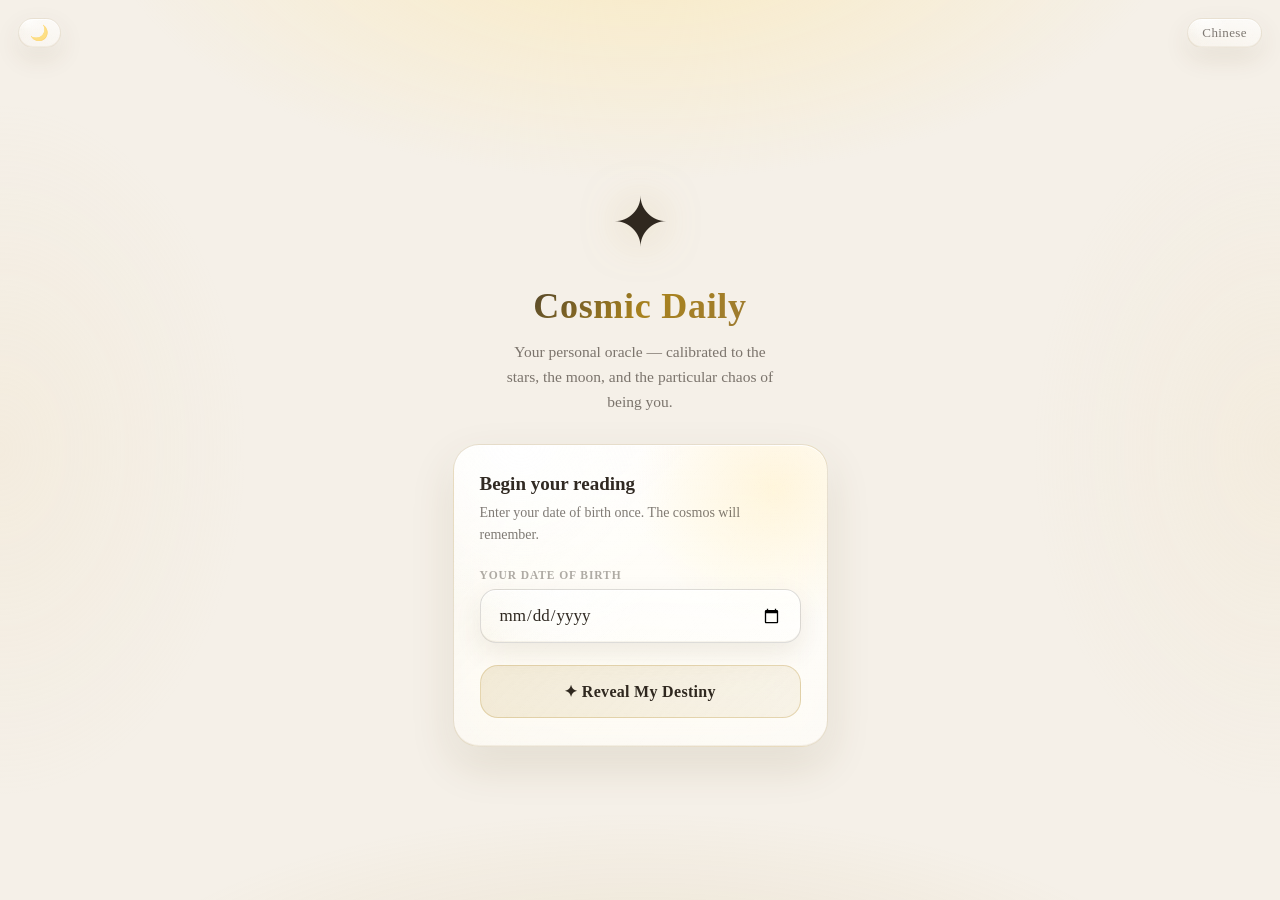
==== commit 6e1f5a0f: "Add content.js and update docs & render API Add a new content.js that extracts bilingual copy, zodia" ====
--- a/index.html
+++ b/index.html
@@ -58,21 +58,38 @@
       --t2:      rgba(20,12,4,0.54);
       --t3:      rgba(20,12,4,0.34);
       --glass-panel:
-        linear-gradient(180deg,rgba(255,255,255,.82),rgba(255,255,255,.46)),
-        linear-gradient(135deg,rgba(168,130,30,.11),transparent 38%,rgba(255,255,255,.30));
+        radial-gradient(circle at 18% 0%,rgba(255,255,255,.95),transparent 38%),
+        radial-gradient(circle at 86% 14%,rgba(255,230,165,.36),transparent 34%),
+        linear-gradient(180deg,rgba(255,255,255,.84),rgba(255,255,255,.42)),
+        linear-gradient(135deg,rgba(168,130,30,.13),transparent 38%,rgba(255,255,255,.32));
       --glass-panel-soft:
-        linear-gradient(180deg,rgba(255,255,255,.70),rgba(255,255,255,.34)),
-        linear-gradient(135deg,rgba(168,130,30,.08),transparent 40%,rgba(255,255,255,.22));
+        radial-gradient(circle at 20% 0%,rgba(255,255,255,.84),transparent 36%),
+        radial-gradient(circle at 88% 16%,rgba(255,230,165,.24),transparent 34%),
+        linear-gradient(180deg,rgba(255,255,255,.72),rgba(255,255,255,.32)),
+        linear-gradient(135deg,rgba(168,130,30,.09),transparent 40%,rgba(255,255,255,.24));
       --glass-chip:
-        linear-gradient(180deg,rgba(255,255,255,.68),rgba(255,255,255,.30)),
-        linear-gradient(135deg,rgba(168,130,30,.07),transparent 42%,rgba(255,255,255,.18));
-      --glass-border: rgba(20,12,4,.11);
-      --glass-border-soft: rgba(20,12,4,.09);
+        radial-gradient(circle at 24% 0%,rgba(255,255,255,.74),transparent 35%),
+        linear-gradient(180deg,rgba(255,255,255,.68),rgba(255,255,255,.28)),
+        linear-gradient(135deg,rgba(168,130,30,.08),transparent 42%,rgba(255,255,255,.20));
+      --glass-border: rgba(126,88,16,.18);
+      --glass-border-soft: rgba(126,88,16,.13);
       --glass-inner: rgba(255,255,255,.76);
       --glass-inner-soft: rgba(255,255,255,.62);
-      --glass-shadow-strong: 0 14px 34px rgba(0,0,0,.10),inset 0 1px 0 var(--glass-inner);
-      --glass-shadow-soft: 0 8px 22px rgba(0,0,0,.08),inset 0 1px 0 var(--glass-inner-soft);
-      --glass-shadow-hover: 0 14px 30px rgba(0,0,0,.12),inset 0 1px 0 var(--glass-inner);
+      --glass-shadow-strong:
+        0 18px 44px rgba(86,58,10,.13),
+        0 6px 18px rgba(255,255,255,.42),
+        inset 0 1px 0 rgba(255,255,255,.90),
+        inset 0 -1px 0 rgba(126,88,16,.08);
+      --glass-shadow-soft:
+        0 10px 26px rgba(86,58,10,.10),
+        0 3px 12px rgba(255,255,255,.34),
+        inset 0 1px 0 rgba(255,255,255,.78),
+        inset 0 -1px 0 rgba(126,88,16,.06);
+      --glass-shadow-hover:
+        0 18px 38px rgba(86,58,10,.16),
+        0 0 24px rgba(168,130,30,.14),
+        inset 0 1px 0 rgba(255,255,255,.90),
+        inset 0 -1px 0 rgba(126,88,16,.08);
       --glass-overlay: rgba(245,240,232,.58);
     }
 
@@ -110,6 +127,16 @@
         0 3px 10px rgba(143,106,24,.22);
     }
     html[data-theme="light"] .r-lbl{color:rgba(20,12,4,.62)}
+    html[data-theme="light"] .badge,
+    html[data-theme="light"] .detail-pill,
+    html[data-theme="light"] .almanac-id,
+    html[data-theme="light"] .almanac-summary-item,
+    html[data-theme="light"] .almanac-tab{
+      box-shadow:
+        0 8px 20px rgba(86,58,10,.08),
+        inset 0 1px 0 rgba(255,255,255,.82),
+        inset 0 -1px 0 rgba(126,88,16,.05);
+    }
 
     /* date input on light bg */
     html[data-theme="light"] .date-input{
@@ -196,11 +223,19 @@
       border:1px solid var(--glass-border);border-radius:26px;
       box-shadow:var(--glass-shadow-strong);
     }
+    html[data-theme="light"] .glass{
+      backdrop-filter:blur(34px) saturate(190%) brightness(1.04);
+      -webkit-backdrop-filter:blur(34px) saturate(190%) brightness(1.04);
+    }
     .card{
       background:var(--glass-panel-soft);
       backdrop-filter:blur(20px) saturate(150%);-webkit-backdrop-filter:blur(20px) saturate(150%);
       border:1px solid var(--glass-border-soft);border-radius:22px;
       box-shadow:var(--glass-shadow-soft);
+    }
+    html[data-theme="light"] .card{
+      backdrop-filter:blur(24px) saturate(175%) brightness(1.04);
+      -webkit-backdrop-filter:blur(24px) saturate(175%) brightness(1.04);
     }
 
     /* ── LAYOUT ───────────────────────────────── */
@@ -267,6 +302,27 @@
     .r-title {font-family:var(--font-title);font-size:25px;font-weight:700;letter-spacing:-.3px}
     html[lang^="en"] .r-title{letter-spacing:.01em}
     .signs-row{display:flex;justify-content:center;gap:7px;margin-top:13px;flex-wrap:wrap}
+    .date-nav,.quick-actions{
+      width:100%;max-width:430px;display:flex;gap:8px;justify-content:center;align-items:center;
+    }
+    .date-nav{margin-top:2px}
+    .nav-btn,.action-btn{
+      background:var(--glass-chip);border:1px solid var(--glass-border-soft);
+      backdrop-filter:blur(12px);-webkit-backdrop-filter:blur(12px);
+      border-radius:20px;padding:7px 12px;font-size:12px;color:var(--t2);
+      box-shadow:var(--glass-shadow-soft);cursor:pointer;font-family:inherit;
+      transition:transform .22s ease,border-color .22s ease,background .22s ease,color .22s ease;
+    }
+    .nav-btn:hover,.nav-btn:focus-visible,
+    .action-btn:hover,.action-btn:focus-visible{
+      transform:translateY(-1px);border-color:rgba(196,165,90,.26);
+      background:var(--glass-panel-soft);color:var(--t1);outline:none;
+    }
+    .date-chip{
+      min-width:112px;text-align:center;color:var(--t1);border-color:rgba(196,165,90,.24);
+    }
+    .quick-actions{margin-top:-2px}
+    .action-status{font-size:11px;color:var(--gold);min-height:14px;text-align:center}
 
     .badge{
       background:var(--glass-chip);border:1px solid var(--glass-border-soft);
@@ -338,6 +394,30 @@
     .sug-lbl {font-size:11px;font-weight:600;letter-spacing:1.6px;text-transform:uppercase;color:var(--gold);opacity:.75;margin-bottom:6px}
     .sug-txt {font-size:14px;color:var(--t2);line-height:1.58}
 
+    /* ── HISTORY ──────────────────────────────── */
+    .history-panel{
+      width:100%;max-width:430px;padding:14px 14px 12px;display:flex;flex-direction:column;gap:10px;
+    }
+    .history-panel.hidden{display:none}
+    .history-head{display:flex;justify-content:space-between;align-items:center;gap:10px}
+    .history-title{font-size:11px;font-weight:700;letter-spacing:1.5px;text-transform:uppercase;color:var(--gold);opacity:.8}
+    .history-count{font-size:11px;color:var(--t3)}
+    .history-list{display:flex;flex-direction:column;gap:8px}
+    .history-item{
+      width:100%;text-align:left;border:1px solid var(--glass-border-soft);border-radius:16px;
+      background:var(--glass-chip);box-shadow:var(--glass-shadow-soft);padding:10px 11px;
+      color:var(--t2);font-family:inherit;cursor:pointer;
+      transition:transform .22s ease,border-color .22s ease,background .22s ease,color .22s ease;
+    }
+    .history-item:hover,.history-item:focus-visible{
+      transform:translateY(-1px);border-color:rgba(196,165,90,.26);
+      background:var(--glass-panel-soft);color:var(--t1);outline:none;
+    }
+    .history-date{font-size:11px;color:var(--gold);letter-spacing:.5px;margin-bottom:4px}
+    .history-main{font-size:13px;line-height:1.45;color:var(--t1)}
+    .history-meta{font-size:11px;line-height:1.4;color:var(--t3);margin-top:4px}
+    .history-empty{font-size:12px;color:var(--t3);line-height:1.5;text-align:center;padding:6px 4px}
+
     /* ── FOOTER ───────────────────────────────── */
     .r-footer{width:100%;max-width:430px;display:flex;justify-content:space-between;align-items:center;padding:6px 4px;margin-top:3px}
     .r-foot-info{font-size:12px;color:var(--t3)}
@@ -356,6 +436,11 @@
       background:linear-gradient(135deg,rgba(255,255,255,.08),transparent 40%,transparent 62%,rgba(196,165,90,.08));
       opacity:0;transition:opacity .22s ease;
       pointer-events:none;
+    }
+    html[data-theme="light"] .interactive-card::after{
+      background:
+        radial-gradient(circle at 18% 0%,rgba(255,255,255,.48),transparent 34%),
+        linear-gradient(135deg,rgba(255,255,255,.26),transparent 42%,rgba(168,130,30,.12));
     }
     .interactive-card:hover,.interactive-card:focus-visible{
       transform:translateY(-2px);
@@ -388,10 +473,10 @@
     }
     .detail-modal.open .detail-sheet{transform:scale(1)}
     .detail-close{
-      position:absolute;top:16px;right:16px;
-      width:36px;height:36px;border:none;border-radius:50%;
+      position:absolute;top:12px;right:12px;
+      width:44px;height:44px;border:none;border-radius:50%;
       background:var(--glass-chip);color:var(--t1);cursor:pointer;
-      font-size:17px;font-family:inherit;transition:background .2s ease,transform .2s ease;
+      font-size:18px;font-family:inherit;transition:background .2s ease,transform .2s ease;
       box-shadow:var(--glass-shadow-soft);
     }
     .detail-close:hover,.detail-close:focus-visible{background:var(--glass-panel-soft);transform:scale(1.04);outline:none}
@@ -516,7 +601,24 @@
     <div class="r-title" id="r-title"></div>
     <div class="signs-row" id="r-signs"></div>
   </div>
+  <div class="date-nav fu d1" aria-label="Reading date controls">
+    <button class="nav-btn" id="date-prev" type="button" onclick="shiftSelectedDate(-1)"></button>
+    <button class="nav-btn date-chip" id="date-today" type="button" onclick="jumpToToday()"></button>
+    <button class="nav-btn" id="date-next" type="button" onclick="shiftSelectedDate(1)"></button>
+  </div>
   <div class="glass almanac-summary interactive-card fu d1" id="almanac-summary" tabindex="0" role="button" data-detail="almanac"></div>
+  <div class="quick-actions fu d2">
+    <button class="action-btn" id="btn-history" type="button" onclick="toggleHistoryPanel()"></button>
+    <button class="action-btn" id="btn-share" type="button" onclick="shareReading()"></button>
+  </div>
+  <div class="action-status" id="action-status" aria-live="polite"></div>
+  <div class="card history-panel hidden fu d2" id="history-panel">
+    <div class="history-head">
+      <div class="history-title" id="history-title"></div>
+      <div class="history-count" id="history-count"></div>
+    </div>
+    <div class="history-list" id="history-list"></div>
+  </div>
   <div class="cat-grid" id="cat-grid"></div>
   <div class="glass oracle-card interactive-card fu d5" id="oracle-card" tabindex="0" role="button" data-detail="oracle">
     <div class="oracle-lbl" id="oracle-lbl"></div>
@@ -547,1732 +649,8 @@
   </div>
 </div>
 
+<script src="content.js"></script>
 <script>
-// ═══════════════════════════════════════════════════════════════
-//  LANGUAGE DATABASE
-// ═══════════════════════════════════════════════════════════════
-const LANG = {
-
-  en: {
-    appTitle:    "Cosmic Daily",
-    appSub:      "Your personal oracle — calibrated to the stars, the moon, and the particular chaos of being you.",
-    obH2:        "Begin your reading",
-    obP:         "Enter your date of birth once. The cosmos will remember.",
-    obLbl:       "Your date of birth",
-    obBtn:       "✦  Reveal My Destiny",
-    oracleLbl:   "✦  Today's Oracle",
-    sugLbl:      "Cosmic Suggestion",
-    changeBtn:   "Change birthday",
-    detailClose: "Close details",
-    resetMsg:    "Reset your birthday? The stars will need to meet you again.",
-    langToggle:  "Chinese",
-    readingTitles:["Your Daily Reading","The Stars Speak","Today's Oracle","Cosmic Forecast","The Universe Weighs In"],
-    yearOf:      a => `Year of the ${a}`,
-    dateStr:     (wday,m,d,y) => `${wday}, ${m} ${d}, ${y}`,
-    dayNames:    ["Sunday","Monday","Tuesday","Wednesday","Thursday","Friday","Saturday"],
-    monthNames:  ["January","February","March","April","May","June","July","August","September","October","November","December"],
-    moonNames:   ["New Moon","Waxing Crescent","First Quarter","Waxing Gibbous","Full Moon","Waning Gibbous","Last Quarter","Waning Crescent"],
-    westNames:   ["Capricorn","Aquarius","Pisces","Aries","Taurus","Gemini","Cancer","Leo","Virgo","Libra","Scorpio","Sagittarius"],
-    chiNames:    ["Rat","Ox","Tiger","Rabbit","Dragon","Snake","Horse","Goat","Monkey","Rooster","Dog","Pig"],
-    zodiacNames: ["Aries","Taurus","Gemini","Cancer","Leo","Virgo","Libra","Scorpio","Sagittarius","Capricorn","Aquarius","Pisces"],
-    planetNames: ["Sun","Moon","Mars","Mercury","Jupiter","Venus","Saturn"],
-    aspectNames: {conjunction:"conjunct",trine:"trine",sextile:"sextile",square:"square",opposition:"opposite",neutral:""},
-    rLbls:       ["","Rough Waters","Murky Skies","Still Waters","Fair Winds","Star Aligned"],
-    work:{
-      name:"Work & Career",
-      m:{
-        1:["The cosmic gears are jammed today. Submit nothing important, sign nothing legally binding, and avoid your boss if at all possible.",
-           "Your productivity has the energy of a browser with 47 tabs open. Close some tabs. Maybe close your laptop.",
-           "Mercury is in retrograde energy — even if it isn't. Your ideas are fine; the timing is genuinely not.",
-           "Today the stars vote for strategic invisibility. Be the human equivalent of 'on a call.'",
-           "The planets have arranged themselves specifically to complicate your professional life today. Nothing personal — they do this sometimes.",
-           "Career energy today: dial tone. Show up, be polite, and do not volunteer for anything.",
-           "The cosmic forecast suggests that anything you start today will take twice as long and go sideways. Begin nothing.",
-           "Professional instincts are muffled today. When in doubt, do less. The universe will explain itself later.",
-           "Ambition is admirable. Today, however, ambition is also inadvisable. Rest the professional engine.",
-           "The stars have reviewed your calendar and quietly suggested you cancel half of it.",
-           "Communication at work carries extra static today. Confirm everything twice and send nothing in anger.",
-           "Low-output days are not wasted days. The stars are filing this one under 'necessary recovery.'"],
-        2:["Minor celestial friction in your career lane. Push through carefully — the path clears by afternoon.",
-           "The stars aren't against you today, they're just… indifferent. Same as your coworkers. You'll survive.",
-           "Your work energy is at 60%. Fortunately, most things only need 60%.",
-           "One step forward, one step sideways. The universe is teaching you the cha-cha of professional life.",
-           "Small delays and mild misunderstandings are on the cosmic menu today. Order patience instead.",
-           "Progress is happening — just slowly enough to be annoying. Trust the accumulation.",
-           "The professional winds are light and variable. Tack carefully and you'll get where you're going.",
-           "Not your finest day at the office, but not your worst either. The stars log this as 'adequate.'",
-           "Cosmic headwinds today are mild. They won't stop you, but they'll require more effort than usual.",
-           "Work requires a little more elbow grease than normal. The resistance is temporary.",
-           "Your ideas are sound; today's execution may just need a few more revisions than planned.",
-           "The universe is asking for patience in your career lane. You'll understand why by Thursday."],
-        3:["A steady, unremarkable day at work. The universe calls this 'acceptable.' So do most performance reviews.",
-           "No great breakthroughs, no disasters. The cosmic middle ground — which is honestly underrated.",
-           "Solid. Functional. Mildly caffeinated. A perfectly serviceable work day with cosmic backing.",
-           "The stars see average output and are totally at peace with that. Not every day needs to be legendary.",
-           "Competent, consistent, unremarkable. The foundation of every actual career. The stars nod approvingly.",
-           "Today's professional energy is like good weather — you only notice it when it's gone.",
-           "Business as usual. The cosmos have filed no complaints. Neither should you.",
-           "A dependable, workmanlike day. Not the stuff of highlight reels, but quietly essential.",
-           "The cosmic ledger shows your work column in balance. Nothing gained dramatically, nothing lost.",
-           "Neutral professional energy. All systems nominal. Complete the ordinary tasks with full attention.",
-           "The stars see you doing the work. They don't find it glamorous, but they respect it.",
-           "Middle-of-the-road professional day. The path is clear and well-maintained. Walk it steadily."],
-        4:["The cosmic current carries your career forward. Push on anything you've been hesitating about.",
-           "Good energy flows through your professional life. The stars are watching with quiet approval.",
-           "You're operating with unusual clarity today. Use it. The universe doesn't always pick up when you call.",
-           "Decisions made today have solid cosmic backing. Trust your professional instincts.",
-           "Your professional frequency is elevated. The ideas landing today are genuinely good — act on them.",
-           "Something is opening in your career lane. The stars can't say exactly what yet, but they're pointing at it.",
-           "Unusually sharp focus today. The kind you can't force — use it while it lasts.",
-           "People in power are receptive to you today. Say the thing. Ask for the thing. The timing is real.",
-           "Career momentum is available. Apply force in the right direction and watch things move.",
-           "The stars have cleared turbulence from your professional path. Cruise efficiently.",
-           "Collaborative energy is high. The project that needs other people — start it today.",
-           "Your credibility carries extra weight today. Show your work and let it speak."],
-        5:["The stars have cleared your lane entirely. Everything you touch today has a touch of gold — don't waste it.",
-           "Cosmic alignment: maximum. Your professional presence today is genuinely formidable. Let people know.",
-           "You were born for days like this. Swing big. Say the brave thing in the meeting. Sign things.",
-           "The universe has put every celestial body in your corner. This is not a drill.",
-           "Peak career day. The planets have conspired on your behalf. Repay them by doing something worthy of it.",
-           "Your professional star is blazing today. Walk into every room like you know exactly where you're going.",
-           "Everything is working. Every tool, every relationship, every instinct — in alignment. Go.",
-           "The cosmos are open for business in your name today. Negotiate hard. Launch things. Ask for more.",
-           "Career peak achieved. The universe has given you the momentum — your only job is not to overthink it.",
-           "Strategic moves made today have cosmic amplification. Think big, then act.",
-           "Today your reputation precedes you in the best possible way. Let it do its job.",
-           "The stars have written your name in the professional sky today. Make sure your output is worthy of the billing."]
-      }
-    },
-    love:{
-      name:"Love & Social",
-      m:{
-        1:["The love stars are taking a personal day. Keep interactions brief, texts short, and feelings to yourself for now.",
-           "Today's social energy is like Wi-Fi in a basement. Connection keeps dropping. It's not you. It's the universe.",
-           "Best romantic move today: make yourself tea, watch something comforting, and lower your social expectations significantly.",
-           "Avoid deep conversations today. The cosmos haven't finished buffering your emotional software.",
-           "The social sky is overcast. Not stormy — just grey. People may be harder to read than usual. Don't push.",
-           "Venus is not cooperating today. Love energy is low and connection feels like work. Reserve your emotional budget.",
-           "Miscommunication is possible today. Say less, listen more, and hold off on the difficult conversations.",
-           "The love department is temporarily closed for maintenance. You can reopen it tomorrow.",
-           "Your social antennae are slightly off today. The signals you're reading may not be the signals being sent.",
-           "Solitude is not loneliness. The stars see you alone today and call it 'recharging.' So should you.",
-           "Today is for protecting your own peace, not for expanding connections. The people who matter will still be there tomorrow.",
-           "Emotional static is high today. Even good relationships may feel misaligned. Breathe and wait."],
-        2:["A mildly awkward social frequency surrounds you. Lean into it — awkward can be charming when fully committed.",
-           "Love is present but slightly blurry, like a photo taken too fast. Wait for the focus to return.",
-           "Your social energy needs a gentle warm-up. Start with something low-stakes before anything meaningful.",
-           "Connection attempts may require more effort than usual today. Persistence is your friend.",
-           "Romantic energy is muted but present. A small, quiet gesture beats a grand one today.",
-           "Social interactions are functional but not sparkling. That's fine — not every interaction needs to be electric.",
-           "The warmth is there, just buried a little. Some excavation required.",
-           "Friendships and relationships feel slightly out of sync today. Give things time to find their rhythm.",
-           "Love today is a small flame, not a bonfire. Protect it from the wind rather than fanning it.",
-           "The connections you need are closer than they seem — you may just need to reach slightly further than usual.",
-           "Social energy is below the waterline but rising. By evening, the tide will have shifted.",
-           "People are slightly harder to reach today. Don't take it personally — the universe is running slow."],
-        3:["Warm, comfortable social energy. Nothing fireworks, nothing cold. A perfectly pleasant human day.",
-           "Your social life today is like background music — pleasant, stable, easy to overlook. That's genuinely fine.",
-           "Connections made today are solid if unspectacular. Quality over cosmic drama.",
-           "The social weather is mild and agreeable. Show up for the people who matter.",
-           "Good middle-ground energy for relationships. Steady, reliable, and quietly nourishing.",
-           "Companionship is available. The people you love are accessible. Nothing extraordinary — just real.",
-           "Social interactions have a comfortable, low-pressure quality today. Exactly what most relationships need most.",
-           "The love department is open for routine business. Nothing epic, but everything genuine.",
-           "Ordinary connection is still connection. Today's relationships are nourishing without being dramatic.",
-           "A pleasant social cadence today. Follow it without overthinking. The cosmos call this 'good enough.'",
-           "Warmth is exchanged in quiet ways today. A text, a laugh, a shared moment. These count.",
-           "The stars observe your social life today with mild contentment. Everything where it should be."],
-        4:["Your warmth is magnetic today. The people in your orbit feel it — let them feel it fully.",
-           "Good social energy flows freely. Reach out to someone you've been meaning to. Now is genuinely the time.",
-           "Romance has a favorable current today. Something small and genuine goes further than you'd expect.",
-           "You're unusually good company today. The stars have made a note of it.",
-           "Love energy is elevated. The things you say today will be remembered. Choose them with care.",
-           "Your presence carries extra warmth today. People lean toward you without knowing why.",
-           "A favorable day for meaningful conversations — the ones you keep putting off. The conditions are right.",
-           "Social luck is on your side. The person you reach out to will be glad you did.",
-           "Something beautiful is available in your relationships today. You'll recognize it when it arrives.",
-           "The right words come easily today. Use them. Someone in your life needs to hear them.",
-           "Romantic energy is active and favorable. A small gesture carries the weight of a large one.",
-           "Love is easy today — which is rarer than it sounds. Don't let it slip past unnoticed."],
-        5:["Maximum heart energy. The stars have essentially written 'go connect with people' across the sky in your name.",
-           "You are irresistible to the right people today. The universe has scheduled at least one meaningful moment.",
-           "Love is loud today — romantic, friendly, or self-directed. Open every door when it knocks.",
-           "The cosmos have aligned your social frequency to its peak. Say the things that matter.",
-           "Full love frequency. The kind of day where the universe cooperates and people actually show up.",
-           "Romantic peak. If there is something left unsaid, today the stars have cleared the path to say it.",
-           "Your social energy today is contagious. Everyone in your orbit benefits from your presence.",
-           "Connection is effortless today — which means you owe it to yourself and others to actually show up.",
-           "Love is available in every form today. Accept it in all directions. Give it freely.",
-           "The stars have engineered a perfect window for the relationship conversation you've been circling. Use it.",
-           "Your magnetism is at its highest. The universe has cleared the social skies and is pointing at you.",
-           "Today the heart is loud, clear, and brave. Say what you mean, feel what you feel, let people see it."]
-      }
-    },
-    health:{
-      name:"Health & Body",
-      m:{
-        1:["Your body is filing a formal complaint with the universe today. Listen to it. Rest is not weakness.",
-           "Today is a good day to cancel something, drink water, and pretend you are a plant on a windowsill.",
-           "The stars see low vitality in your physical lane. Honor it. Not every day is a workout day.",
-           "Sleep. Eat something warm. Move gently. The cosmos will still be here when you feel better.",
-           "Physical energy is at a low ebb. This is the universe's way of forcing the recovery you've been skipping.",
-           "Your body is waving a small flag today. It is not asking for much — just some quiet and some water.",
-           "The stars see fatigue and are compassionate about it. Today is not about doing more. It's about doing less.",
-           "Low physical frequency today. This isn't failure — it's biology. Rest accordingly.",
-           "Something in the planetary arrangement says: slow down, eat a real meal, and go to bed early.",
-           "Your body needs you to be on its side today. Be on its side.",
-           "The health channel is receiving minimal signal today. Quiet recovery is the only meaningful task.",
-           "Honor the low. Bodies move in cycles. Today is the trough, and the peak will follow."],
-        2:["Energy levels are slightly below par. Nothing a nap, some protein, and a gentle walk can't negotiate.",
-           "Your body is asking for gentleness today. Obliging it is an act of wisdom, not surrender.",
-           "Minor physical static today. The stars suggest: hydrate, breathe deeply, and pace yourself.",
-           "Below-average vitality. The universe recommends you conserve what you have for what matters.",
-           "Energy is available but should be rationed. Don't spend it on things that don't need it.",
-           "Your physical engine is idling below normal today. Give it better fuel and let it warm up slowly.",
-           "The body is slightly off-balance. Nothing serious — just in need of basic maintenance and consideration.",
-           "Below-average health day. The answer is consistency, not heroics. Small, restorative choices only.",
-           "Physical resilience is reduced slightly today. This is a signal, not a crisis.",
-           "Mild physical drag in your orbit today. Nothing that gentleness and decent sleep won't resolve.",
-           "The stars see a body running slightly warm — not hot. Ease the pressure and give it breathing room.",
-           "Below optimal, but functional. Do what you must, skip what you can, and restore tonight."],
-        3:["Steady health energy. Your body is humming along at a sensible rhythm. Keep it going.",
-           "Nothing alarming, nothing euphoric. A good, functional body day — which is deeply underappreciated.",
-           "Maintenance mode is valid mode. The stars see a balanced, steady you today.",
-           "Your physical energy is where it should be. Routine and rhythm are your friends today.",
-           "The body is cooperating. That's more than can be said for some days. Take it seriously.",
-           "Physical baseline: solid. Nothing exceptional in either direction. This is what health looks like most days.",
-           "The cosmic health reading is: normal. Normal is what you build peak days from.",
-           "All physical systems operating within expected parameters. Enjoy the neutrality while it lasts.",
-           "Stable, predictable, functioning health energy. The kind of day where you can actually get things done.",
-           "The body is present and accounted for. Routine care will keep it that way.",
-           "Nothing spectacular, nothing alarming. A body-day that works, which is quietly remarkable.",
-           "The stars see you in reasonable shape today. Treat your body accordingly — with ordinary care and respect."],
-        4:["Good vitality today. Your body wants to move. Let it.",
-           "Physical energy is above average. If you've been postponing that walk or workout — do it now.",
-           "Your health frequency is high today. Use it wisely. Your future self will remember this.",
-           "The body is willing. The stars approve. Whatever you've been putting off physically — today's your day.",
-           "Above-average physical energy. The kind of day where exercise feels like a reward instead of a duty.",
-           "Your body is well-rested, well-fueled, and ready. Don't leave that on the table.",
-           "Good health momentum today. Stack it with the right inputs and it compounds.",
-           "The physical channel is running clear today. Take advantage of the signal while it's strong.",
-           "Vitality is accessible. Your body will respond well to whatever you ask of it today.",
-           "Health energy elevated. The stars specifically recommend using this window. It doesn't stay open.",
-           "Your immune system, your muscles, your mind — all tracking above baseline today.",
-           "High physical frequency. Lean into movement. Your body is telling you it wants to be used."],
-        5:["Peak physical energy. Your body is a high-performance vehicle today. Drive it accordingly.",
-           "The cosmic health chart shows excellent alignment. Today is the day you do the things you keep promising yourself.",
-           "You feel it, don't you? That unusual lightness. The stars gave it to you. Use every bit of it.",
-           "Everything is firing correctly today. This is rare. Move, breathe, feel alive. The stars insist.",
-           "Maximum vitality. The kind of day your body has been quietly building toward. Make it count.",
-           "Health peak achieved. Your physical energy today could power a small city. Redirect it usefully.",
-           "The stars have handed you a fully-charged physical day. It would be a cosmic shame to waste it.",
-           "Extraordinary health alignment. Your strength, your stamina, your focus — all at their highest.",
-           "This is the rare, mythical 'feel amazing' day. Don't spend it on the couch. The stars are watching.",
-           "Peak body day. Whatever physical goal you've been circling — today is the day to begin it in earnest.",
-           "Vitality at maximum. Your body is asking to be pushed. Politely but firmly — push it.",
-           "The physical universe has aligned in your favor today. Breathe deeply, move boldly, be undeniably alive."]
-      }
-    },
-    finance:{
-      name:"Finance & Luck",
-      m:{
-        1:["Today is not the day to gamble, invest aggressively, or buy anything non-essential. The money stars are napping.",
-           "Hold your wallet close and your credit card closer. The financial cosmos have a mischievous glint today.",
-           "Today's lucky number is 'no.' Apply it liberally to any financial decisions that arise.",
-           "The universe recommends reviewing your subscriptions. One is definitely something you forgot you signed up for.",
-           "The financial planets are in a complicated mood. The best investment today is inaction.",
-           "Cosmic bad luck in the money lane. Don't test it. Every financial instinct you have today is probably wrong.",
-           "Today is not for spending, not for investing, not for financial risk of any kind. Close the apps and wait.",
-           "The money stars have dimmed. Something you buy today will feel like a mistake by Friday.",
-           "Financial energy is at a low. Whatever the purchase, it can wait. Whatever the bet, pass on it.",
-           "The universe has placed a gentle but firm hand on your wallet today. Respect the signal.",
-           "Financial luck is below the floor today. This is not the day to test it. Stay completely still.",
-           "Cosmic financial interference is high. Even good deals will have hidden costs today. Walk away."],
-        2:["Modest financial energy. Spend only what's necessary. Save the big moves for when the stars are paying attention.",
-           "Money flows slowly today — like water through a reluctant drain. Patience is the only currency worth spending.",
-           "Below-average luck in the material realm. Gratitude for what you have is the best investment today.",
-           "The financial forecast is cautious. Watch the small leaks — that's where it always goes.",
-           "Financial energy is subdued but stable. Handle the basics and leave the ambition for a better day.",
-           "Luck is running slightly low in the money department. Be conservative and patient.",
-           "The investment or purchase you're considering can wait for a better cosmic window. This isn't it.",
-           "Material luck is below par. Protect what you have. The right opportunity will come on a stronger day.",
-           "Small financial friction today. Nothing dramatic — just a gentle reminder to be careful.",
-           "Below-average fortune in the financial lane. This is a maintenance day, not a growth day.",
-           "Cosmic luck in money matters is running thin today. Spend less, expect less, wait for more.",
-           "The financial stars are distracted. Skip big decisions and tend to the small, sensible ones instead."],
-        3:["Financial neutrality today. Money is where you left it, doing what you told it to do. Stable counts.",
-           "Luck is present but modest. Small wins, small losses — the universe balancing its books today.",
-           "Average financial day. Nothing dramatic. This is actually fine. Not every day needs to be a money day.",
-           "Steady financial weather. No surprises expected. Routine management is the move.",
-           "Middle-ground financial energy. No windfalls, no disasters. The cosmic ledger breaks even today.",
-           "Financial luck is neutral. Neither favored nor hindered — which means skill matters more than chance.",
-           "A routine money day. Pay what's due, save what's possible, and don't read too much into it.",
-           "The financial cosmos are calm today. Calm is often underappreciated as a financial condition.",
-           "Steady material energy. No cosmic turbulence. The money you manage carefully will stay managed.",
-           "An average luck day in the material realm. Make deliberate choices and leave chance out of it.",
-           "Financial middle ground. The stars aren't amplifying anything today — it's all you from here.",
-           "The money stars are balanced today. Nothing moving dramatically in either direction. Hold steady."],
-        4:["Your financial luck is quietly strong today. Small opportunities may look unimportant. Look closer.",
-           "Good energy in the money lane. Decisions made now have solid cosmic backing.",
-           "The stars smile on your financial awareness today. Act on the thing you've been quietly considering.",
-           "Above-average luck in the material realm. Keep your eyes open — something is worth noticing.",
-           "Financial momentum is building in your favor. Keep your eyes open and your instincts sharp.",
-           "Lucky window in the money sector. Small, well-timed moves can have outsized results today.",
-           "Above-average material luck. The thing you've been cautious about may now be worth attempting.",
-           "The financial stars are generous but quiet today. They reward attention, not wishful thinking.",
-           "Good luck energy in the money lane. Act with intention and the universe will amplify it.",
-           "Material fortune is elevated. A specific opportunity is in your path today — don't walk past it.",
-           "Financial favor is with you. The instinct you've been second-guessing may actually be right.",
-           "Above-average cosmic backing in the material realm. Make the call. Execute the plan."],
-        5:["Lucky streak. The universe is pointing arrows at financial opportunities today. Stay awake to it.",
-           "Peak financial alignment. If you've been waiting for a sign — there it is, written in the stars.",
-           "Cosmic good fortune in your material lane. Not lottery-win magnitude — but meaningfully good. Don't waste it.",
-           "The money stars are singing your name today. Act with intention. The window is real.",
-           "Maximum financial alignment. Whatever you've been preparing for — today is the day to act.",
-           "The universe has opened a genuine financial window. Walk through it deliberately and without hesitation.",
-           "Lucky peak in the material realm. The stars have handed you favorable odds. Play them wisely.",
-           "Financial fortune at its highest. A bold but calculated move made today has cosmic amplification.",
-           "The planetary alignment today is unusually favorable for material gains. Don't leave opportunity on the table.",
-           "Peak financial energy. Your instincts in the money lane are sharp and the conditions are cooperating.",
-           "The financial stars are at full power in your chart today. Move with confidence and precision.",
-           "Cosmic jackpot alignment. Not guaranteed — but the conditions for significant financial progress are rare and present."]
-      }
-    },
-    oracles:[
-      "The universe has a soft spot for you today. It's subtle — in the way the coffee tastes just right, the light a little kinder, the timing strangely perfect.",
-      "Something small and good is coming your way today. You won't see it coming, which is entirely the point.",
-      "The stars are rooting for you with quiet, genuine enthusiasm. Not loudly — just steadily, in the background, like a very loyal friend.",
-      "Today holds a small miracle somewhere in it. It might be a conversation, a moment of clarity, or finally finding where you left your keys.",
-      "You are exactly where you are supposed to be today. Trust the strange, winding path. It's going somewhere worthwhile.",
-      "The cosmos have reviewed your recent decisions and, despite everything, have given you a passing grade. Well done for surviving yourself.",
-      "Today the universe has scheduled a 'mild inconvenience' for character building. It's not personal. The stars do this to everyone they like.",
-      "Mercury is currently behaving itself. Everyone is surprised, including Mercury. Make hay while the planets align.",
-      "The celestial committee has approved your continued existence today. Try not to make them regret it.",
-      "Your horoscope for today: things will happen, you will feel things about them, and somehow it will work out. Groundbreaking.",
-      "The stars have been observing your life for some time now. They find it compelling. Not always in a reassuring way — but compelling nonetheless.",
-      "Somewhere in the universe, a star died to create the atoms in your coffee. The least you can do is enjoy it slowly.",
-      "The moon looked at your chart and exhaled slowly. Then it said 'you've got this.' It sounded almost entirely convincing.",
-      "Today you will age exactly one day. The stars consider this non-negotiable. On the bright side, so does everyone else.",
-      "The universe doesn't actually care about your problems — it has 93 billion light-years of its own. And yet somehow, things tend to work out. Keep going.",
-      "In the grand cosmic scheme, today is statistically insignificant. In the small human scheme, it could be the day everything shifts. Worth showing up for.",
-      "Your ancestors survived unimaginable things so you could worry about notifications. Honor them by putting your phone down for at least five minutes.",
-      "The cosmos have been running this a long time. The thing you're worried about is usually not the actual thing.",
-      "Today's energy is best described as: possible. Which, in the grand scale of the universe, is actually quite generous.",
-      "The stars have reviewed the data and concluded: you are more capable than you currently believe. This is their official, unambiguous position.",
-      "Chaos theory suggests that small decisions compound into large outcomes. Today's small decision matters. Choose deliberately.",
-      "The moon is doing something beautiful tonight. Whether you see it or not, you are under the same sky as everyone you love.",
-      "The universe has been alive for 13.8 billion years and hasn't quit once. You can get through today.",
-      "A quiet power is building in your orbit today. The stars can't say exactly what it is — but they've noticed it, and so should you.",
-      "The celestial forecast suggests unexpected warmth from an expected direction. The stars enjoy a good plot twist.",
-      "Some days the stars align. Other days they're just doing their own thing and you happen to be in the same galaxy. Today is one of those days. Still valid.",
-      "Your energy today is like a partial eclipse — not everything is illuminated, but what is visible is genuinely interesting.",
-      "The universe filed a memo this morning: you are doing better than you think. The stars unanimously endorsed it.",
-      "Today's cosmic frequency carries a specific instruction: rest without guilt. The stars know you need it and they are fine with it.",
-      "Something in the planetary arrangement today whispers: be kinder to yourself than usual. The stars have noticed what you've been carrying.",
-      "The planets are not conspiring against you today — they are simply indifferent, which is honestly much more manageable.",
-      "You carry more than people see. The stars see it. That's worth something, even if it doesn't feel like it right now.",
-      "Every version of you that got this far cleared impossible odds. The current version is doing fine.",
-      "The cosmos have a long memory. They remember the version of you that kept going when it made no sense to. They're still impressed.",
-      "Today's oracle: something you thought was finished is quietly not finished. Pay attention to the edges.",
-      "The universe placed you in this exact time, with these exact circumstances, with these exact people. It is not random. It is not accidental.",
-      "There is a version of today that goes beautifully. The stars aren't saying it's guaranteed — they're saying it's available.",
-      "The celestial weather today is 'interesting' — which in cosmic terms means: something worth noticing is about to happen.",
-      "You don't need to have everything figured out. The stars certainly don't, and they've been at this for billions of years.",
-      "The thing you're building — the quiet, persistent, invisible thing — the stars see it. It is real and it is growing.",
-      "Today the universe will present you with something in disguise. Patience is the only way to recognize it.",
-      "Your resilience is not invisible. The cosmos have a dedicated file on it. It's thick.",
-      "Not every day arrives with fanfare. Some of the best ones arrive quietly, dressed as ordinary Tuesdays.",
-      "The stars have arranged something small and unexpectedly lovely for later today. Don't be looking the other way.",
-      "You are someone's favorite person. The stars know who. You probably already know too.",
-      "Today is a day that will matter in a way you can't yet see. Show up for it anyway.",
-      "The universe operates on longer timescales than your anxiety does. It suggests you borrow some of that patience.",
-      "There are people right now who are quietly grateful you exist. The stars have verified this.",
-      "The cosmos note that you have survived every difficult day you've ever had. The current odds are therefore quite good.",
-      "Today the universe offers you a small but genuine gift wrapped in something that looks like inconvenience. Open it.",
-      "Your worry about the outcome is noted and filed. The stars recommend spending today on the process instead.",
-      "The celestial bodies have been tracking your progress for some time. The trend is better than you're giving yourself credit for.",
-      "Something that has been stuck is quietly beginning to move. The stars can feel the shift. You will too, shortly.",
-      "The universe would like to remind you that the story isn't over. Not even close. Not even the halfway point.",
-      "You are the product of every good decision and improbable coincidence that led to this moment. The stars find that extraordinary.",
-      "Today holds at least one conversation worth having. The stars don't specify which — that's part of the deal.",
-      "The moon has been watching you navigate hard things with more grace than you know. It's made a note of it.",
-      "Not all growth is visible. Some of the most important kind looks like a quiet Tuesday where nothing seems to change.",
-      "The stars have looked at where you're headed and have offered no objections. High cosmic praise.",
-      "Something that felt like an ending is revealing itself to be a beginning. The stars appreciate dramatic irony.",
-      "You are allowed to not have it all together today. The cosmos have factored this in and remain optimistic.",
-      "Today's cosmic assignment: notice one thing you've been taking for granted. The stars believe this is the whole assignment.",
-      "The universe has been patient with your timing. It would like you to be equally patient with its timing.",
-      "Your instincts today are calibrated better than your doubts are. Trust the instinct.",
-      "Something good is in motion. It is moving slowly, which is why you haven't noticed it yet. But it is moving.",
-      "The stars have mapped every version of this day. The one where you try is consistently the best one.",
-      "Today the universe is not asking for perfection. It is asking for presence. Manageable request.",
-      "The cosmic record shows that you have made it through harder days than this. Today is filed under 'routine.'",
-      "Something about today is different from yesterday in a way you haven't clocked yet. The stars have.",
-      "The universe appreciates effort more than outcome. Today, effort is the whole game.",
-      "You are not behind. There is no behind. There is only here, and here is exactly where you are supposed to be.",
-      "The stars have arranged for at least one thing today to go better than expected. The arrangement has been confirmed.",
-      "Whatever you are in the middle of — the middle is always the hardest part. You are in it. Keep going.",
-      "Today the universe asks only that you show up as you are, not as you think you should be. As-is is enough.",
-      "The celestial arrangement today carries a specific quality: things begun with good intentions will find good ends.",
-      "Your story is still being written. Today is not the last page. It is not even close to the last page.",
-      "The stars have observed your consistency. They find it quietly remarkable. Most people quit earlier than you do.",
-      "Today holds more possibility than it advertises. Look past the obvious.",
-      "The moon has a particular warmth for the version of you that keeps trying despite not knowing the outcome.",
-      "The universe doesn't offer guarantees. But it offers today, and today contains enough.",
-      "Something that felt impossible six months ago is now simply difficult. The stars note this as significant progress.",
-      "Today the cosmic instruction is: do one small thing well. That is all. Just one small thing, done well.",
-      "The universe is not grading you. It is observing you with curiosity and, when applicable, quiet admiration.",
-      "There is a version of the future that looks very different from your current worry. The stars consider it more likely.",
-      "Whatever you are carrying today — you are allowed to set some of it down. The stars will hold it while you rest.",
-      "Today the stars offer a gentle reminder: being alive is the underrated part of the whole arrangement.",
-      "The cosmos see what you are building. The fact that no one else sees it yet is not evidence that it isn't real.",
-      "Today is a good day to remember: you have been wrong about yourself before — specifically, about how capable you are.",
-      "The universe has no notes on how long things should take. Your timeline is entirely valid.",
-      "The stars would like to point out that surviving this week counts as an achievement. They're marking it as such."
-    ],
-    suggestions:[
-      "Send one message you've been overthinking. The overthinking is now the problem, not the message.",
-      "Drink water before coffee. The stars said so. Ignore them and accept the consequences.",
-      "Look up from your screen at least once per hour. The world is still out there, mildly and consistently beautiful.",
-      "Tell one person something specific you appreciate about them. Vague compliments are cosmically weak.",
-      "Cancel one thing you agreed to out of guilt. The universe approves this message.",
-      "Eat something green today — not necessarily because it's healthy, just to remind yourself you run on real food.",
-      "Take a walk without your phone. It's terrifying for exactly ninety seconds, then deeply pleasant.",
-      "Write down three things, no matter how small. Your brain is a terrible filing system.",
-      "Say no to something today. Once. Firmly. Without the essay of explanation.",
-      "Sit outside for 10 minutes. The sky is doing something nice. It does this every day and most people miss it.",
-      "Text someone you haven't spoken to in a while. Keep it short. 'Thinking of you' does more than you think.",
-      "Clean one small thing — a surface, a drawer, your screenshots folder. The cosmos find clutter personally offensive.",
-      "Buy yourself something small and nice. Not as a reward — just because you exist, and that's sufficient reason.",
-      "Rest without guilt today. Horizontal ambition counts.",
-      "Learn one completely useless thing. The internet is full of them. This is actually its best feature.",
-      "Make your bed. Or don't. But notice how you feel about it at 9pm.",
-      "Laugh at something stupid — fully, out loud. The stars specifically requested this.",
-      "Eat lunch away from your desk. Revolutionary. Life-changing. Heavily endorsed by the cosmos.",
-      "Do one thing you've been 'about to do' for more than three days. The universe is patiently waiting.",
-      "Be kind to a stranger. Nothing elaborate — a door held, a smile, a brief acknowledgment of shared humanness.",
-      "Put your phone in another room for one hour. Face the silence. Bargain with it. You'll eventually become friends.",
-      "Stretch. You are not made of wood — even if it currently feels that way.",
-      "Drink the fancy thing you've been saving. The stars genuinely don't understand what you're saving it for.",
-      "Apologize if you need to. Not a 'sorry if you were offended' — an actual one.",
-      "Watch the sunset, or at least acknowledge it's happening somewhere and that this is quietly beautiful.",
-      "Make a list of everything you're avoiding. Then do the smallest item on it. This is how mountains move.",
-      "Give someone your full attention for five minutes. No phone, no half-listening. Just presence.",
-      "Compliment yourself once, out loud, not ironically. The stars are listening.",
-      "Slow down by 20% today. Everything done at 80% speed gets done better. The math is somehow correct.",
-      "Notice one beautiful thing before noon. Anything counts — a cloud, a color, the way light falls on something ordinary.",
-      "Set one intention for today. Not a goal — an intention. There is a meaningful difference.",
-      "Eat breakfast sitting down, away from your phone. The stars consider this a radical act of self-respect.",
-      "Close five browser tabs you know you'll never read. The relief is disproportionate to the effort.",
-      "Write down one thing you're grateful for. One is enough. The universe counts quality, not quantity.",
-      "Take three slow, deliberate breaths before your first meeting. The stars have empirically validated this.",
-      "Do the thing on your to-do list that has been there longest. It has outlived its welcome.",
-      "Put on a song you haven't heard in years. Sit with it. Let it do what it does.",
-      "Drink a full glass of water before you check your phone this morning. The cosmos demand this.",
-      "Tell someone you love them, in whatever language is natural for you. Explicitly. Today.",
-      "Take a different route somewhere today. New inputs create new thoughts. The universe endorses this.",
-      "Light a candle, or open a window. Signal to yourself that this space is different from all other spaces.",
-      "Eat slowly today. At least one meal. Taste it. The stars are tired of watching you inhale food.",
-      "Forgive something small that you've been holding. Not for them — for the square footage it's taking up in you.",
-      "Compliment a stranger. Keep it genuine, keep it brief. Then walk away. This is a perfect interaction.",
-      "Call instead of texting. Just once. The human voice carries things that characters cannot.",
-      "Do one thing with your hands today that doesn't involve a screen. Anything. The stars approve of anything.",
-      "Go to bed 30 minutes earlier tonight. Your tomorrow self will file this under 'best decision of the week.'",
-      "Read something on paper. Just a few pages. Your brain will remember how much it likes this.",
-      "Step outside and look up at the sky. Not at the horizon — at the actual sky above you. It's bigger than you think.",
-      "Write down one thing you want to stop carrying. Then consider what it would feel like to actually put it down.",
-      "Do a favor for someone without announcing it. The invisible kind. The stars keep excellent records.",
-      "Make a small decision you've been postponing. Pick something. Pick anything. The indecision costs more than the decision.",
-      "Rearrange one small part of your space. Even a single object moved changes the energy of a room.",
-      "Acknowledge something you did well this week. Not to anyone else — just to yourself. Accurately.",
-      "Plan one thing to look forward to, no matter how small. The anticipation is half the value.",
-      "Spend five minutes doing absolutely nothing. Not scrolling. Not thinking productively. Nothing. The stars insist.",
-      "Listen to rain, or running water, or birds, or any sound that isn't human-made, for at least two minutes.",
-      "Say thank you to someone whose work you usually take for granted. Sincerely. Specifically.",
-      "Buy someone else's coffee today — a stranger's. For no reason. This is the kind of thing the stars live for.",
-      "Clean out your email inbox by at least ten messages. The digital clutter is real clutter. Treat it as such.",
-      "Write a sentence about how you feel today. Just one. The act of naming it does something useful.",
-      "Cook something simple from scratch today. The act of making your own food changes your relationship to eating it.",
-      "Send a voice message instead of a text, just once. It carries warmth that words on a screen cannot.",
-      "Notice your posture right now and adjust it. Your future spine will file a formal note of appreciation.",
-      "Put fresh flowers or a plant somewhere you look often. Living things in your space change your space.",
-      "Make one decision today based on what you actually want, not what seems most practical.",
-      "Close all the apps you're not using. Treat your phone like a tool, not a habit.",
-      "Write down one thing you want to try in the next month. Schedule a first step for it.",
-      "Do something nice for your future self before noon — prep food, lay out clothes, clear your desk.",
-      "Ask for help with something today. You will find the experience less uncomfortable than you currently predict.",
-      "Walk somewhere you would normally drive or take transit. If possible. If not, find a slightly longer route.",
-      "Say something kind about someone behind their back. On purpose. It changes the atmosphere you carry.",
-      "Identify the task you're most avoiding and do just the first two minutes of it.",
-      "Take a photo of something beautiful today — not for anyone else. Just to see it properly.",
-      "Eat dinner without any screen. Just the food and whatever else is happening in the room.",
-      "Do a complete digital declutter of one folder or one app. The thoroughness is the point.",
-      "Write down three things about yourself that you actually like. Accurate ones, not aspirational ones.",
-      "Reach out to one person who made a difference to you and tell them specifically how.",
-      "Give yourself a proper lunch break. Sit down, eat something real, and do nothing else for 20 minutes.",
-      "Set a bedtime for tonight and actually keep it. One night of proper sleep is a meaningful investment.",
-      "Find one thing you own that you no longer need and let it go.",
-      "Notice something that's working well in your life right now. Spend a full minute with that thought.",
-      "Say yes to something small and spontaneous today. The kind of thing you'd normally politely decline.",
-      "Tidy one corner of your home thoroughly. Not the whole thing — just one corner, properly done.",
-      "Take five deep breaths before your first coffee. The order matters.",
-      "Write down one boundary you need to keep this week. Then keep it.",
-      "Do something creative today, even badly — draw, write, hum, arrange. Output matters more than quality.",
-      "Let a compliment land today. Don't deflect it. Just say thank you and let yourself believe it.",
-      "Pick one thing off your plate that you've been doing for someone else's approval and decide if it still belongs.",
-      "Spend ten minutes outside with no agenda. Not walking for exercise. Not sitting with a task. Just outside."
-    ]
-  },
-
-  zh: {
-    appTitle:    "每日星盘",
-    appSub:      "属于你的每日占星 — 以星辰、月相与你独特的命格为锚。",
-    obH2:        "开始今日占卜",
-    obP:         "输入一次生日，宇宙会为你记住。",
-    obLbl:       "你的出生日期",
-    obBtn:       "✦  揭晓我的命运",
-    oracleLbl:   "✦  今日神谕",
-    sugLbl:      "宇宙建议",
-    changeBtn:   "修改生日",
-    detailClose: "关闭详情",
-    resetMsg:    "重置生日？星辰将需要重新认识你。",
-    langToggle:  "英文",
-    readingTitles:["今日星盘解读","星辰有话说","神谕降临","宇宙预言","今日运势"],
-    yearOf:      a => `${a}年`,
-    dateStr:     (wday,_m,d,y) => `${y}年${_m}月${d}日 ${wday}`,
-    dayNames:    ["星期日","星期一","星期二","星期三","星期四","星期五","星期六"],
-    monthNames:  ["1","2","3","4","5","6","7","8","9","10","11","12"],
-    moonNames:   ["新月","眉月","上弦月","盈凸月","满月","亏凸月","下弦月","残月"],
-    westNames:   ["摩羯座","水瓶座","双鱼座","白羊座","金牛座","双子座","巨蟹座","狮子座","处女座","天秤座","天蝎座","射手座"],
-    chiNames:    ["鼠","牛","虎","兔","龙","蛇","马","羊","猴","鸡","狗","猪"],
-    zodiacNames: ["白羊","金牛","双子","巨蟹","狮子","处女","天秤","天蝎","射手","摩羯","水瓶","双鱼"],
-    planetNames: ["太阳","月亮","火星","水星","木星","金星","土星"],
-    aspectNames: {conjunction:"合相",trine:"三分相",sextile:"六分相",square:"四分相",opposition:"对冲",neutral:""},
-    rLbls:       ["","逆水行舟","阴云密布","风平浪静","顺风顺水","星辰守护"],
-    work:{
-      name:"事业职场",
-      m:{
-        1:["今天宇宙的齿轮卡顿。不要提交重要文件，不要做大决定，保持低调为上。",
-           "你今天的工作状态如同开着47个标签页的浏览器。关几个。也许连电脑一起关了。",
-           "今天适合战略性隐形——成为那种'正在开会'的人。",
-           "工作能量今天稀薄。不是失败，是宇宙给的强制休息令。",
-           "行星们今天特意给你的职场增添了些许复杂。不是针对你——它们有时就这样。",
-           "职场能量今天：断线。准时出现，保持礼貌，不要主动揽活。",
-           "任何今天开始的事都可能耗时两倍且走弯路。宇宙建议：暂缓启动。",
-           "今天的职业直觉略显迟钝。拿不准时，少做比多做更安全。",
-           "野心值得称赞。但今天，野心也不明智。让职业引擎休息一下。",
-           "星辰看了你的日程，悄悄建议取消一半。",
-           "今天职场沟通容易出偏差。凡事再确认，气头上的话不要发出去。",
-           "低产出的日子不是浪费的日子。星辰把今天归档为'必要的恢复'。"],
-        2:["职场方向有轻微摩擦。谨慎推进，午后路会清晰些。",
-           "星辰没有与你为敌，只是心不在焉，和你的同事一样。你会撑过去的。",
-           "工作能量今天约60%。好在大多数事情60%就够用了。",
-           "前进一步，侧滑一步。宇宙在教你职场探戈。",
-           "小延误和轻微误解是今天的宇宙菜单。点一份耐心代替。",
-           "进展在发生——只是慢得令人烦躁。相信积累的力量。",
-           "职场风势轻而多变。仔细调帆，终会抵达目的地。",
-           "不是你最好的一天，也不是最差的。星辰把这天记录为'够用'。",
-           "今天有点逆风，但不会把你挡住——只是比平时需要多费点力气。",
-           "工作需要比平常多一点耐劲。阻力只是暂时的。",
-           "想法没问题，执行今天可能需要多几轮修改，这很正常。",
-           "宇宙在你的职场通道请求耐心。你周四就会明白为什么了。"],
-        3:["平稳、毫无亮点的工作日。宇宙称之为可接受，绩效表也这么说。",
-           "没有突破，没有灾难。宇宙的中间地带，其实被低估了。",
-           "扎实，正常运转，需要一点咖啡因。一个够用的工作日，有星辰背书。",
-           "星辰看到了你平稳的输出，对此持中立但友好的态度。",
-           "称职、稳定、平淡无奇。这是每一段真实职业的地基。星辰点头认可。",
-           "今天的职业能量如同好天气——只有失去才知道珍贵。",
-           "照常运营。宇宙无投诉，你也不必有。",
-           "可靠、务实的一天。不是高光时刻，但默默不可或缺。",
-           "宇宙的职场账本今天保持平衡。没有大得，也没有大失。",
-           "中性职场能量。系统正常运行。带着全副注意力做好普通任务。",
-           "星辰看见你在工作。它们觉得不够光鲜亮丽，但对此深感尊重。",
-           "普通的职场日。道路平坦，养护良好。稳步前行即可。"],
-        4:["宇宙浪潮今天推动你的事业前行。把一直犹豫的事情推动起来。",
-           "今天你有一种罕见的清晰感。好好用——宇宙不总是接你电话的。",
-           "今天的职业直觉值得信赖。大胆决策，不会让你失望。",
-           "良好的职场能量在流动。星辰以沉默的方式表示认可。",
-           "你的职业频率今天有所提升。现在落地的想法是真正好的想法——行动吧。",
-           "职场通道似乎有什么在打开。星辰还没说清楚是什么，但它们正在指向那里。",
-           "今天的专注度异常敏锐——这种状态是强求不来的，用好它。",
-           "掌权者今天对你更有接受度。说那件事吧，提那个请求吧，时机真的对了。",
-           "职场动力就在这里，往正确的方向用力，看事情怎么动起来。",
-           "星辰扫清了你职业路上的乱流。高效巡航即可。",
-           "协作能量很高。那个需要团队配合的项目——今天启动。",
-           "你的信誉今天格外有分量。展示你的工作，让它自己说话。"],
-        5:["星辰今天完全清空了你的赛道。你触碰的每件事都有点金之效——别浪费。",
-           "宇宙对准：最大值。你今天的职场气场是真实的力量。让大家知道。",
-           "你天生为这种日子而来的。大胆行动，说出那句勇敢的话。",
-           "所有天体今天都站在你这边。这不是演习。",
-           "职业巅峰日。行星们为你密谋。以值得这份恩惠的方式回报它们吧。",
-           "你今天的职业之星正在燃烧。走进每个房间时，带着那种笃定。",
-           "一切都运转顺畅。每一个工具、每一段关系、每一个直觉——全部对准。出发。",
-           "宇宙今天以你的名义开门营业。谈判要硬气，敢于发起，多要一些。",
-           "职业峰值达到。宇宙给了你动力，你唯一要做的就是别想太多。",
-           "今天的战略行动有宇宙的放大效应。想大的，然后行动。",
-           "今天你的名声为你先行。让它发挥作用。",
-           "星辰今天在职业天空写下了你的名字。确保你的输出配得上这个署名。"]
-      }
-    },
-    love:{
-      name:"感情人际",
-      m:{
-        1:["今天的爱情星在休假。互动简短，消息简洁，感情暂时放在心里。",
-           "今天的社交能量像地下室的无线网络，频繁断线。不是你的问题，是宇宙的信号。",
-           "今天最好的感情举措：泡杯茶，看点轻松的，降低社交期待。",
-           "避免今天的深层对话——宇宙还没缓冲完你的情感软件。",
-           "社交天空今天阴云密布。不是暴风雨，只是灰色。人比平时难读懂，不要强推。",
-           "金星今天不配合。感情能量低，连接感觉像是在做功课。省着用情感预算。",
-           "今天沟通容易出偏差。少说多听，困难的对话往后放。",
-           "感情部门今天暂停维护。明天重新开放。",
-           "你今天的社交天线略有偏移。你解读的信号，可能不是对方发出的信号。",
-           "独处不是孤独。星辰看见你今天独处，称之为'充电'。你也该这么看。",
-           "今天是守护自己的平和，不是拓展连接的时候。在乎你的人明天还在。",
-           "今天情感干扰较强。即使是好的关系也可能感觉失调。深呼吸，等待。"],
-        2:["社交频率略显尴尬。全力投入——尴尬在坚定时可以很迷人。",
-           "缘分今天有些模糊，像没对好焦的照片。等焦距自然回来。",
-           "社交能量需要热身。从低强度的互动开始，再进入有深度的对话。",
-           "今天的连接需要多一点努力。坚持是你的朋友。",
-           "感情能量低沉但存在。今天小而安静的姿态胜过盛大举动。",
-           "社交互动有功能但无光泽。没关系——不是每次互动都需要电光石火。",
-           "温暖在那里，只是埋得深了一点。需要一些挖掘。",
-           "友情和感情今天略有错位。给它们时间找回节奏。",
-           "今天的爱是小火苗，不是篝火。护住它不被风吹灭，而不是扇大它。",
-           "你需要的连接比你以为的更近——只需要伸出去的距离稍微远一点点。",
-           "社交能量低于水线但在上升。到了傍晚，潮水会转。",
-           "人今天比较难联络到。不要往心里去，宇宙运行有点慢。"],
-        3:["温暖而舒适的社交能量。没有烟火，没有寒意。一个宜人的普通人日。",
-           "今天的人际关系如背景音乐——愉悦、稳定、容易被忽视，但很适合。",
-           "今天建立的连接朴实可靠。质量胜过戏剧性。",
-           "社交天气温和宜人。为重要的人出现就好。",
-           "感情关系的中间地带能量——稳定、可靠，默默滋养。",
-           "陪伴是可以获得的。你爱的人触手可及。没有什么惊天动地，只有真实。",
-           "社交互动今天有种轻松、无压力的质感。这正是大多数关系最需要的。",
-           "感情部门照常开放。没有史诗级别的事，但一切都是真实的。",
-           "普通的连接也是连接。今天的关系踏实但没有戏剧感。",
-           "今天社交节奏舒适。跟上它，别想太多。宇宙称这为'足够好'。",
-           "今天温暖以安静的方式流通。一条消息、一次大笑、一个共享的时刻，都算数。",
-           "星辰看着你今天的社交状态，感到淡淡的满足。一切都在它应该在的地方。"],
-        4:["你今天的温暖具有磁性。轨道里的人都能感受到——让他们感受。",
-           "良好的社交能量自由流动。联系那个你一直想联系的人，现在正是时候。",
-           "感情今天有顺流。一件小小的真诚举动会比你预期的走得更远。",
-           "你今天格外招人喜欢。星辰对此做了记录。",
-           "爱的能量在上升。你今天说的话会被记住。请认真选词。",
-           "你的存在今天带着额外的温度。人们朝你靠拢，不知道为什么。",
-           "今天是聊那些一直搁置的有意义的对话的好时机。条件成熟了。",
-           "社交运气站你这边。你联系的那个人，会为你联系而高兴。",
-           "你的关系里今天有某种美好可以获取。它来的时候，你会认出它。",
-           "合适的话今天会自然浮现。用上它们。你生命里某个人需要听到。",
-           "感情能量活跃且顺畅。小姿态今天承载着大姿态的重量。",
-           "今天爱是容易的——这比听起来更罕见。不要让它悄悄溜走。"],
-        5:["心能量全开。星辰在天空为你写下：去和人建立连接吧。",
-           "你今天对对的人有无法抗拒的吸引力。宇宙已为你安排了至少一个有意义的时刻。",
-           "爱今天很响亮——无论是爱情、友情还是对自己的爱。门敲响时，请开门。",
-           "宇宙已将你的社交频率调至峰值。说出那些重要的话。",
-           "满血爱频率。那种宇宙配合、人真的出现的日子。",
-           "感情峰值。有什么话还没说出口，今天星辰为你清空了说出口的路。",
-           "你今天的社交能量是传染性的。你轨道里的每个人都因你的存在而受益。",
-           "连接今天毫不费力——这意味着你欠自己和他人一个真正出现的理由。",
-           "爱今天以一切形式都可以获取。向各个方向接受它，也自由地给予它。",
-           "星辰为你一直在回避的那段感情对话设计了完美窗口。用上它。",
-           "你的磁性在最高点。宇宙清空了社交天空，正把手指指向你。",
-           "今天内心响亮、清晰、勇敢。说你想说的，感受你想感受的，让人们看见。"]
-      }
-    },
-    health:{
-      name:"身体健康",
-      m:{
-        1:["你的身体今天在向宇宙提出正式投诉。倾听它。休息不是软弱。",
-           "今天适合取消一些事，多喝水，假装自己是窗台上的绿植。",
-           "星象显示体力较低。尊重它——不是每天都需要是健身日。",
-           "睡觉、吃暖食、轻柔活动。宇宙会等你好起来。",
-           "身体能量今天处于低潮。这是宇宙在强迫你完成一直在跳过的恢复。",
-           "你的身体今天在摇一面小旗子。它要求的不多——只是安静和水。",
-           "星辰看见了疲惫，对此充满同情。今天不是做更多的时候，是做更少的时候。",
-           "今天身体频率低。这不是失败，是生物规律。好好休息。",
-           "行星排列中有什么在说：慢下来，吃顿正餐，早点睡。",
-           "你的身体今天需要你站在它这边。站在它那边。",
-           "健康频道今天信号微弱。安静地恢复是唯一有意义的任务。",
-           "尊重这个低谷。身体有周期。今天是谷底，峰值随后而来。"],
-        2:["能量水位略低。一个小憩、一些蛋白质和一段轻松散步可以处理好这件事。",
-           "你的身体今天需要温柔。顺应它是智慧，不是妥协。",
-           "轻微的身体静电。星辰建议：补水、深呼吸、适当放慢节奏。",
-           "体力偏低。宇宙建议你把有限的能量用在真正重要的事上。",
-           "能量可以获取，但需要配给。不要把它花在不需要它的事情上。",
-           "你的身体引擎今天低于正常速度。补充更好的燃料，慢慢预热。",
-           "身体略有失衡。没什么严重的——只是需要基本维护和关注。",
-           "低于平均的健康日。答案是坚持，不是英雄主义。只做小而滋养的选择。",
-           "今天身体弹性略低。这是信号，不是危机。",
-           "今天轨道中有轻微的身体阻力。温柔对待和充足睡眠可以解决。",
-           "星辰看见一个微微发烫的身体——不是高烧，只是微热。减轻压力，给它呼吸空间。",
-           "低于最佳，但可以运作。必须做的做，能省的省，今晚好好恢复。"],
-        3:["稳定的健康能量。你的身体在以合理节奏运转。继续保持。",
-           "没有警报，没有高峰。一个良好的功能性身体日——比你以为的珍贵。",
-           "维护模式也是有效模式。星辰今天看到一个平衡而稳定的你。",
-           "体能在应有的水位。规律和节奏是你今天的朋友。",
-           "身体在配合。那已经比某些天多了。认真对待这份配合。",
-           "身体基线：扎实。两个方向都没有例外。这就是健康大多数日子的样子。",
-           "宇宙的健康读数是：正常。正常是构建巅峰日的基础。",
-           "所有身体系统在预期范围内运行。享受这种中性，它不会一直在。",
-           "稳定、可预测、正常运转的健康能量。这种日子反而能把事情做完。",
-           "身体在场并被点名。日常的关照会让它保持这样的状态。",
-           "没有什么特别，没有什么令人担忧。一个可以运作的身体日，安静地了不起。",
-           "星辰今天看你状态过得去。相应对待你的身体——用普通的关心和尊重。"],
-        4:["今天活力较好。你的身体想动起来。让它动。",
-           "体力高于平均。那个一直在推迟的锻炼或散步——现在就去。",
-           "你今天的健康频率很高。好好利用，你未来的自己会记得这一天。",
-           "身体愿意，星辰认可。那件一直在推迟的体能目标——今天就是。",
-           "高于平均的身体能量。那种锻炼感觉像奖励而非义务的日子。",
-           "你的身体休息好了，燃料充足，准备好了。不要把它留在桌子上。",
-           "好的健康动力今天在积累。用正确的输入加码，它会复利。",
-           "今天身体通道运行清晰。趁信号强，好好利用。",
-           "活力可以获取。你今天向它要求任何事，它都会积极回应。",
-           "健康能量上升。星辰特别建议利用这个窗口。它不会一直开着。",
-           "你的免疫系统、肌肉、大脑——今天都超过基准线运行。",
-           "高身体频率。倾向于运动。你的身体在告诉你它想被使用。"],
-        5:["巅峰体能。你今天是一辆高性能载具。相应驾驶它。",
-           "宇宙健康图表显示绝佳对准。今天就是你一直说'快去做了'的那天。",
-           "你感觉到了吗？那种罕见的轻盈感。星辰给你的。好好用它。",
-           "今天一切运转如常。这很罕见。动起来，呼吸，感受活着。星辰坚持要求这一点。",
-           "最大活力。你的身体一直在悄悄积蓄力量，迎接这一天。让它值得。",
-           "健康峰值达到。你今天的体能可以给一座小城市供电。合理使用它。",
-           "星辰把一个满电的身体日交到了你手里。浪费掉是宇宙级的遗憾。",
-           "卓越的健康对准。你的力量、耐力、专注——全部在最高点。",
-           "这就是那个罕见的'感觉很好'的日子。不要把它花在沙发上。星辰在看。",
-           "身体巅峰日。那个你一直绕着转的健康目标——今天认真开始。",
-           "活力满格。你的身体在要求被施压。礼貌而坚定地——施压。",
-           "身体宇宙今天为你对准。深呼吸，大步行动，活得无可置疑地充实。"]
-      }
-    },
-    finance:{
-      name:"财运偏财",
-      m:{
-        1:["今天不是赌博、激进投资或非必要购物的日子。财运星在打盹。",
-           "把钱包捂紧，信用卡也是。今天的财运星辰带着调皮的眼神。",
-           "今天的幸运数字是'不'。大量适用于财务决定。",
-           "宇宙建议检查一下你的订阅。其中一定有一个你已经忘了。",
-           "财运行星今天情绪复杂。今天最好的投资就是按兵不动。",
-           "财运极差。不要测试它。你今天所有的财务直觉可能都是错的。",
-           "今天不适合花钱、投资、做任何形式的财务冒险。关掉那些应用，等着。",
-           "财运星今天已经黯淡。今天买的任何东西到了周五都会感觉像个错误。",
-           "财运能量处于低谷。无论那个购买决定是什么，可以等。无论那个赌局是什么，放弃。",
-           "宇宙今天温柔但坚定地按住了你的钱包。尊重这个信号。",
-           "财运今天彻底跌穿地板。这不是测试它的日子，请保持完全静止。",
-           "今天宇宙财运干扰强烈。就算是好交易也会有隐藏成本。离开吧。"],
-        2:["偏低的财运能量。只花必要的，大动作留到星辰更关注的时候。",
-           "今天钱流动缓慢，如流过不情愿的排水管。耐心是今天唯一值得花的。",
-           "物质运较低。感恩所有、谨守已有，是今天最明智的投资。",
-           "财运预报：谨慎。注意小漏——钱总是从那里流走的。",
-           "财运能量低迷但稳定。处理好基础开支，把野心留给更好的日子。",
-           "财运通道运气偏低。保守、耐心。",
-           "你正在考虑的那个投资或购买，可以等待更好的宇宙窗口，这不是。",
-           "财运星不够慷慨。保护好你有的。好机会会在更强的日子出现。",
-           "今天财务方面有轻微摩擦。没有戏剧性——只是温和的提醒让你小心。",
-           "低于平均的财运日。这是维护日，不是增长日。",
-           "宇宙财运今天运行稀薄。少花，少期望，多等待。",
-           "财运星今天有点分心。跳过大决定，做好小而稳妥的那些。"],
-        3:["财运中性。你的钱在你放的地方，做着你让它做的事。稳定也是好事。",
-           "偏财适中。小赢，小输——宇宙在平衡自己的账目。",
-           "普通财运日。没有戏剧性。其实挺好的，不是每天都需要是财运日。",
-           "平稳的财运天气。没有意外。常规管理就好。",
-           "财运能量中间地带。没有暴富，没有大损。宇宙的账本今天打平。",
-           "财运中性。既不被眷顾也不被为难——这意味着技巧比运气更重要。",
-           "例行财务日。该付的付，能存的存，别读太多进去。",
-           "财运宇宙今天平静。平静是一种经常被低估的财务状态。",
-           "稳定的物质能量。没有宇宙层面的动荡。你谨慎打理的钱，会继续被好好打理。",
-           "今天平均的财运日。做有意识的选择，把运气因素排除在外。",
-           "今天财运能量中性——星辰没有放大任何东西，剩下的全靠你自己。",
-           "财运星今天处于平衡状态。两个方向都没有大动作。稳住。"],
-        4:["今天财运静静地强悍着。小机会可能伪装成不重要的事——多看一眼。",
-           "财运通道能量不错。现在做的决定有扎实的星辰背书。",
-           "星辰今天微笑看你的财务敏锐度。采取那个你一直暗自盘算的行动。",
-           "物质运高于平均。保持清醒——有些东西值得注意。",
-           "财运动力正在向你倾斜。保持眼睛睁开，直觉锐利。",
-           "财运通道有个幸运窗口。小而恰当的行动今天可以有不成比例的结果。",
-           "高于平均的物质运。那件你一直谨慎对待的事，现在也许值得一试。",
-           "财运星今天慷慨但安静。它奖励注意力，不奖励一厢情愿。",
-           "财运通道能量好。带着意图行动，宇宙会放大它。",
-           "物质好运上升。今天你的路上有一个具体的机会——不要走过去。",
-           "财务方面，你一直在犹豫的那个直觉，实际上可能是对的。",
-           "高于平均的宇宙背书在物质领域。打电话吧，执行计划吧。"],
-        5:["小运当头！宇宙把箭头指向财务机遇。保持清醒。",
-           "财运巅峰对准。如果你一直在等一个信号——就是它，写在星辰里的那个。",
-           "宇宙好运降临物质运。不是中彩票的量级，但实实在在的好。不要浪费。",
-           "财运星今天在唱你的名字。带着意图行动。窗口是真实的。",
-           "最大财运对准。无论你在为什么做准备——今天是行动的日子。",
-           "宇宙打开了一扇真实的财运窗口。带着意图和决断走进去。",
-           "物质领域运气巅峰。星辰给了你有利赔率。明智地押注。",
-           "大胆但计算好的行动今天有宇宙放大效应。",
-           "今天的行星排列对物质收益异常有利。不要把机会留在桌上。",
-           "财运能量峰值。你在财运通道的直觉今天敏锐，条件也在配合。",
-           "财运星今天全力运转在你的星盘上。带着信心和精准度行动。",
-           "宇宙大奖对准。不保证——但显著财务进展的条件难得地出现了，现在就在。"]
-      }
-    },
-    oracles:[
-      "今天，宇宙悄悄为你留了一扇小门。不是大门，是需要你俯身才能发现的那种。",
-      "某件小而好的事正在向你靠近。它不会提前通知，这正是重点所在。",
-      "星辰今天正以它们安静的方式为你加油。不是大声的，只是稳稳的，像一个可靠的朋友。",
-      "今天有个小小的奇迹藏在某处。可能是一段对话，一刻清明，或者终于找到你放的那把钥匙。",
-      "你今天正在你应该在的地方。相信这条蜿蜒的路，它通向某个值得抵达的地方。",
-      "宇宙对你近期的决策做了评估，结论是：勉强及格。能活到现在，实属不易。",
-      "今天宇宙安排了一项'轻微麻烦'用于锻炼意志。不是针对你，星辰对每个喜欢的人都这样做。",
-      "水星目前表现良好。所有人都很惊讶，包括水星自己。趁星象顺畅，抓紧行动。",
-      "天体委员会已批准你今天继续存在。请尽量不要让他们后悔。",
-      "今日星象：事情会发生，你会有感觉，然后一切都会过去。这是预言，也是规律。",
-      "星辰观察你的生活已经有一段时间了。他们觉得挺有意思的。不总是令人安心的那种，但确实有意思。",
-      "宇宙中某颗星曾经死去，才创造出你咖啡里的原子。最起码把它慢慢喝完。",
-      "月亮看了你的星盘，缓缓叹了口气，然后说：'没事的。'语气还挺笃定。",
-      "今天你将老去整整一天。这是宇宙的强制规定。好消息是，所有人也一样。",
-      "宇宙没有义务关心你的烦恼——它有930亿光年的麻烦要管。但奇怪的是，事情总会好起来。继续走。",
-      "从宇宙的尺度看，今天微不足道。从人类的尺度看，今天可能是一切转变的节点。值得出现。",
-      "你的祖先历经了无数艰难，才让你有机会在今天因一件小事烦恼。请珍视这份不寻常的幸运。",
-      "天象运行已久，有个规律：你最担心的那件事，通常不是真正的问题所在。",
-      "今天的能量可以用一个词概括：可能。在宇宙的尺度上，这已经相当慷慨了。",
-      "星辰审阅了数据，得出结论：你比自己以为的更有能力。这是他们正式的、明确的立场。",
-      "行星们今天不是在与你为敌，只是漠不关心——这其实好处理多了。",
-      "你承受的，比人们看见的多。星辰看见了。这本身就值点什么，哪怕现在感受不到。",
-      "每一个走到今天的你，都是在极低的概率下闯过来的。现在这个版本表现得很好。",
-      "宇宙有很长的记忆。它记得那个在毫无意义的时候选择继续的你。它至今仍感到钦佩。",
-      "今日神谕：你以为结束了的事，悄悄没有结束。留意边缘。",
-      "宇宙把你放在这个精确的时间、这些精确的处境、这些精确的人中间。这不是随机，不是偶然。",
-      "今天有一个完美展开的版本。星辰不说它一定会来——只说它是可以获取的。",
-      "今天的天象预报是'有趣'——在宇宙语言里，这意味着：有什么值得注意的事即将发生。",
-      "你不需要想清楚所有事。星辰们也没有，它们已经运转了几十亿年了。",
-      "你正在构建的那件事——那个安静、持续、不可见的事——星辰看见了。它是真实的，它在生长。",
-      "今天宇宙会给你送来一件乔装打扮的东西。耐心是唯一能认出它的方式。",
-      "你的韧性不是隐形的。宇宙有一个专门为它建的档案。很厚。",
-      "不是每一天都伴着礼花到来。最好的某些天，安静地到来，打扮成普通的星期二。",
-      "星辰已经为今天晚些时候安排了某件小而意外地美好的事。不要把目光看向别处。",
-      "你是某人最喜欢的人。星辰知道是谁。你大概也知道。",
-      "今天是一个将会以某种你现在还看不见的方式变得重要的日子。不管怎样，出现吧。",
-      "宇宙运行在比你的焦虑更长的时间刻度上。它建议你借一点那种耐心来用。",
-      "现在有人在默默感激你的存在。星辰已经核实了这一点。",
-      "宇宙注意到你活过了你经历过的每一个困难的日子。当前的赔率因此相当可观。",
-      "今天宇宙给你准备了一份包裹在麻烦外壳里的小礼物。打开它。",
-      "你对结果的担忧已被记录并归档。星辰建议把今天花在过程上。",
-      "天体们跟踪你的进展已经有一段时间了。这个趋势比你给自己的评价要好。",
-      "有什么卡住的事正在悄悄开始移动。星辰感受到了这个转变。你很快也会感受到。",
-      "宇宙想提醒你：故事还没结束。甚至还没到中间。",
-      "你是所有导向这一刻的正确决定和不可能的巧合的产物。星辰认为这非同寻常。",
-      "今天至少有一段值得进行的对话。星辰不指定是哪一段——这是协议的一部分。",
-      "月亮一直在看着你以比你意识到的更多的优雅应对困难的事情。它已经做了记录。",
-      "不是所有成长都是可见的。最重要的那种，看起来像一个安静的星期二，什么都没有变。",
-      "星辰看了你的方向，没有提出任何异议。宇宙级别的高度赞誉。",
-      "感觉像结局的东西，正在揭示自己其实是个开始。星辰欣赏戏剧性的反转。",
-      "你今天可以不把所有事情都弄得很整齐。宇宙已经把这个算进去，依然保持乐观。",
-      "今日宇宙作业：注意一件你一直视为理所当然的事。星辰认为这就是全部的作业。",
-      "宇宙对你的时间节奏一直很有耐心。它希望你对它的时间节奏也同样耐心。",
-      "你今天的直觉比你的怀疑校准得更准。相信那个直觉。",
-      "有什么好的事情在运动中。它移动得很慢，所以你还没注意到。但它在移动。",
-      "混沌理论说，小决定会复利成大结果。今天的小决定很重要。有意识地选择。",
-      "月亮今晚在做美丽的事。不管你看不看见，你和所有你爱的人在同一片天空下。",
-      "宇宙存在了138亿年，一次都没有放弃过。你可以撑过今天。",
-      "今日能量如同偏食——不是所有的都被照亮，但可见的部分是真实有趣的。",
-      "宇宙今早发了一份备忘录：你做得比你想的好。星辰全票认可。",
-      "今天星辰有一个安静的力量在你轨道中积累。它们说不清是什么，但它们注意到了，你也应该注意到。",
-      "星辰已经绘制出今天每一个版本的地图。那个你认真尝试的版本，始终是最好的那个。",
-      "今天宇宙不求完美，只求在场。这是个可以做到的要求。",
-      "宇宙的记录显示，你已经撑过了比今天更难的日子。今天归档于'日常'一栏。",
-      "今天有什么和昨天不同，但你还没察觉到。星辰已经察觉了。",
-      "宇宙重视努力本身，超过重视结果。今天，努力就是全部。",
-      "你没有落后。没有所谓的落后。只有此刻，而此刻正是你应该在的地方。",
-      "星辰已安排好今天至少有一件事出乎意料地顺利。这个安排已经确认。",
-      "无论你正在经历什么，中间总是最难的部分。你正在其中。继续走。",
-      "今天宇宙只要求你以本来的样子出现，而不是你觉得你应该有的样子。原样就够了。",
-      "今天的星象带着一种特别的性质：带着善意开始的事，会有好的结局。",
-      "你的故事仍在被书写。今天不是最后一页，甚至离最后一页还很远。",
-      "星辰观察到了你的坚持。它们觉得这静静地了不起。大多数人比你更早放弃。",
-      "今天比它表面上的广告词含有更多的可能性。看穿表象往里看。",
-      "月亮对那个不知道结果、依然继续尝试的你，怀有特别的温柔。",
-      "宇宙不提供保证。但它提供今天，而今天已经足够。",
-      "六个月前感觉不可能的事，现在只是困难。星辰认为这是值得记录的重要进展。",
-      "今天的宇宙指令是：把一件小事做好。就这些。一件小事，做好它。",
-      "宇宙不是在给你打分。它在以好奇心观察你，并在适时给予沉默的赞赏。",
-      "有一个未来的版本和你现在担心的截然不同。星辰认为那个版本更有可能发生。",
-      "你今天承载的一切——你可以放下其中一些。星辰会帮你拿着，趁你休息。",
-      "今天星辰给出一个温柔的提醒：活着本身，是整个安排里被低估的那个部分。",
-      "宇宙看见你正在建造的那件事。目前没有人看见，并不能证明它不真实。",
-      "今天是个好日子来记住：你曾经对自己判断错误——具体来说，是低估了自己的能力。",
-      "星辰说，今天你允许自己只做一个普通的人。不需要出色，不需要高效，只需要在场。",
-      "宇宙今天在你的路上放了一样小而意外的好事。别东张西望，它就在你面前。",
-      "你今天不需要想清楚所有事。有些答案只有在走了足够远之后才会出现。",
-      "宇宙对事情应该花多长时间没有任何意见。你的时间线完全有效。",
-      "星辰想指出，撑过这一周本身就算一项成就。它们正式将此记录在案。",
-      "今天的宇宙提示：你不需要成为最好的版本，只需要成为此刻真实的那个版本。"
-    ],
-    suggestions:[
-      "把那条一直没发的消息发出去。反复思考才是真正的问题，不是那条消息。",
-      "先喝水，再喝咖啡。星辰有令，违令者自负其果。",
-      "每小时抬头看一次窗外。世界还在，不算太差。",
-      "告诉一个人你具体欣赏他什么。模糊的赞美在宇宙中没有重量。",
-      "取消一件你因为愧疚答应的事。宇宙认可此举。",
-      "吃点绿色的东西，提醒自己是一个需要真实食物维持的有机体。",
-      "不带手机出去走走。头90秒会很难受，之后会很愉快。",
-      "写下三件事，哪怕再小。你的大脑是个很差劲的归档系统。",
-      "今天拒绝一件事。一件就好。简洁地拒绝，不需要一篇说明。",
-      "在外面坐十分钟。天空每天都在做美丽的事，大多数人没注意到。",
-      "给一个久没联系的人发条消息。简短就好。'想到你了'比你以为的更有力量。",
-      "清理一件小东西——一个抽屉，一个桌面，或手机里的截图。宇宙对杂乱有意见。",
-      "给自己买一件小的好东西。不是奖励，只是因为你存在，这已经足够理由。",
-      "今天允许自己休息，不带愧疚感。躺平也是一种远见。",
-      "学一件完全没用的知识。互联网上有大量此类内容，这是它最好的功能之一。",
-      "整理一下床铺。或者不整理。但晚上九点的时候，感受一下你对这个选择的感受。",
-      "大笑一次，对着一件蠢事，真诚地，出声地。星辰特别要求了这一条。",
-      "离开座位吃午饭。革命性的举措。宇宙强烈推荐。",
-      "做那件你'快要去做了'超过三天的事。宇宙已经等得有些不耐烦了。",
-      "给某人五分钟的完整注意力。不看手机，不心不在焉，只是在场。",
-      "把手机放到另一个房间一个小时。与沉默对峙、谈判，最终成为朋友。",
-      "拉伸一下。你不是木头做的，即使现在感觉像。",
-      "把那瓶一直在留着的好东西喝掉。星辰真的不明白你在等什么。",
-      "如果需要道歉，就道歉。不是那种'如果你感到被冒犯'的道歉——是真正的那种。",
-      "看一次日落，或者至少承认它正在某处发生，而这件事静静地很美。",
-      "列出你在逃避的所有事情，然后做清单里最小的那件。山就是这样移动的。",
-      "给某人五分钟完整的注意力。不刷手机，不心不在焉，只是在场。",
-      "大声夸自己一次，不要带讽刺意味，可以在私下进行。星辰在听。",
-      "今天减慢20%。以80%的速度做的事情往往完成得更好。这个数学莫名地正确。",
-      "在正午之前注意一件美丽的事。什么都算——一朵云、一种颜色、光落在某个普通东西上的方式。",
-      "为今天设定一个意图，不是目标，是意图。两者之间有意义的区别。",
-      "坐下来吃早饭，不看手机。星辰认为这是一种激进的自我尊重行为。",
-      "关掉五个你知道自己永远不会看的浏览器标签页。那种解脱感与付出的代价完全不成比例。",
-      "写下一件你感恩的事。一件就够。宇宙看重质量，不看数量。",
-      "在第一个会议之前做三次慢而有意识的呼吸。星辰经过实验验证了这一条。",
-      "去做清单上待得最久的那件事。它已经超出了它该待的时间。",
-      "听一首好多年没听过的歌。坐着听完。让它做它该做的事。",
-      "今天早上，先喝完一整杯水，再看手机。宇宙对此有强烈的要求。",
-      "告诉你爱的人你爱他们，用你们之间最自然的方式。明确地。今天。",
-      "今天去某处走一条不同的路。新的输入产生新的想法。宇宙支持这个观点。",
-      "点一支蜡烛，或打开一扇窗。向自己发出信号：这个空间不同于其他空间。",
-      "今天慢慢吃一顿饭。至少一顿。品尝它。星辰受够了看你狼吞虎咽。",
-      "原谅一件小事，一件你一直攥着的。不是为了他们——是为了它在你心里占的那个地方。",
-      "夸一个陌生人。保持真诚，保持简短，然后走开。这是一种完美的互动。",
-      "打电话而不是发消息，就一次。人声携带着文字无法携带的东西。",
-      "今天用手做一件与屏幕无关的事。什么都行。星辰支持任何事情。",
-      "今晚早睡30分钟。明天的你会把这归入'本周最佳决定'。",
-      "读一点纸上的文字。哪怕几页。你的大脑会想起它多么喜欢这件事。",
-      "走出去，抬头看天空。不是地平线——是你正上方的那片天。它比你想象的更大。",
-      "写下一件你想放下的事。然后想象把它真的放下是什么感觉。",
-      "为某人做一件好事，不要声张。那种隐形的。星辰有完整的记录。",
-      "做一个你一直在拖延的小决定。选一个，选任何一个。犹豫本身比决定本身代价更高。",
-      "重新摆放你空间里的一个小东西。哪怕移动一件物品也能改变一个房间的气场。",
-      "认可一件你这周做得好的事。不是说给别人听——只是说给自己听。如实地说。",
-      "计划一件值得期待的事，不管多小。期待本身已经是价值的一半。",
-      "花五分钟什么都不做。不刷手机，不有效思考，就是什么都不做。星辰坚持。",
-      "听听雨声，或流水声，或鸟声，或任何不是人造的声音，至少两分钟。",
-      "向一个你通常视为理所当然的人认真道谢。诚恳地。具体地。",
-      "今天给陌生人买一杯咖啡——无缘无故。这正是星辰最喜欢的那种事。",
-      "清理邮件收件箱里至少十封邮件。数字杂乱是真实的杂乱，这样对待它。",
-      "写一句话描述你今天的感受。就一句。命名它这个动作会做一些有用的事。",
-      "今天从头开始做一道简单的食物。亲手做的东西，和你与它的关系都会不同。",
-      "今天发一条语音消息代替文字，就一次。它携带文字做不到的温度。",
-      "注意一下你现在的坐姿并调整它。你未来的脊椎会正式发一封感谢信。",
-      "在你常看的地方放一朵鲜花或一株植物。有生命的东西会改变空间的气息。",
-      "今天做一个基于你真正想要什么的决定，而不是什么看起来最实际。",
-      "关掉所有你没在用的应用。把手机当工具用，不是当习惯用。",
-      "写下一件你想在未来一个月尝试的事，并为它安排第一步。",
-      "在正午之前为未来的自己做一件事——备好食物、整理好衣物、清理好桌面。",
-      "今天请求某人的帮助。你会发现这件事比你预想的要舒服得多。",
-      "走一段你平时会坐车或骑车去的路。如果实在不行，走一条稍微绕远点的路。",
-      "在背后说别人的好话。是故意的那种。这会改变你携带的那种气场。",
-      "找到你最在逃避的那件事，只做它的前两分钟。",
-      "今天给某件美丽的事拍一张照片——不是为了别人，只是为了好好看清它。",
-      "今天有一顿饭不看任何屏幕。只有食物，和当下房间里发生的一切。",
-      "彻底清理一个文件夹或一个应用。彻底才是重点。",
-      "写下三件你真实喜欢自己的事。是准确的，不是期待成为的那种。",
-      "联系一个曾经对你有过影响的人，告诉他们具体是怎么影响你的。",
-      "给自己一个真正的午休。坐下来，吃点真实的食物，20分钟内什么别的都不做。",
-      "今晚定一个就寝时间，然后真的执行它。一夜好眠是值得投资的事。",
-      "找一件你不再需要的东西，让它离开。",
-      "注意你生活中现在正在顺利运转的某一件事。用整整一分钟停留在那个想法上。",
-      "今天对某件小而临时起意的事说是。就是那种你通常会礼貌婉拒的事。",
-      "彻底整理家里的一个角落。不是整个家——只是一个角落，认真地整理好。",
-      "在喝第一杯咖啡之前做五次深呼吸。顺序很重要。",
-      "写下这周你需要坚守的一个边界，然后坚守它。",
-      "今天做一件有创意的事，哪怕做得很差——画画、写字、哼歌、摆放东西。输出比质量更重要。",
-      "今天让一句赞美真正落地。不要偏转它，只说谢谢，然后相信它。",
-      "检视一件你一直为别人的认可而做的事，决定它是否还属于你。",
-      "在户外不带任何目的地待十分钟。不是为了锻炼而走路，不是带着任务坐着，就是在外面。"
-    ]
-  }
-};
-
-const DETAILS = {
-  en: {
-    labels: {
-      western: "Western Zodiac",
-      chinese: "Chinese Zodiac",
-      phase: "Moon Phase",
-      moonSign: "Moon In Sign",
-      planet: "Planetary Day",
-      astro: "Astrology Snapshot",
-      section: "Today's Reading",
-      oracle: "Today's Oracle",
-      suggestion: "Cosmic Suggestion"
-    },
-    western: [
-      {
-        range: "March 21 - April 19",
-        facts: ["Element: Fire", "Mode: Cardinal", "Traits: bold, direct, initiating"],
-        summary: "Aries is the ignition spark of the zodiac. It likes momentum, challenge, and being first through the door.",
-        extra: "Typical Aries energy is brave, impatient, competitive, and refreshingly honest when it is balanced.",
-        moonFocus: "When the moon moves through Aries, the day feels faster, sharper, and more action-oriented than usual.",
-        notable: "Examples: Lady Gaga, Maya Angelou, Thomas Jefferson."
-      },
-      {
-        range: "April 20 - May 20",
-        facts: ["Element: Earth", "Mode: Fixed", "Traits: steady, sensual, loyal"],
-        summary: "Taurus is the stabilizer sign. It values comfort, reliability, beauty, and anything built to last.",
-        extra: "Typical Taurus energy is grounded, patient, stubborn, and very tuned to the physical world.",
-        moonFocus: "When the moon moves through Taurus, people often want calm, consistency, good food, and less chaos.",
-        notable: "Examples: Adele, David Attenborough, Queen Elizabeth II."
-      },
-      {
-        range: "May 21 - June 20",
-        facts: ["Element: Air", "Mode: Mutable", "Traits: curious, witty, adaptable"],
-        summary: "Gemini is the messenger sign. It thrives on ideas, conversation, variety, and quick mental movement.",
-        extra: "Typical Gemini energy is bright, social, restless, and excellent at noticing patterns and possibilities.",
-        moonFocus: "When the moon moves through Gemini, the mood becomes more talkative, mobile, and mentally busy.",
-        notable: "Examples: Angelina Jolie, Prince, John F. Kennedy."
-      },
-      {
-        range: "June 21 - July 22",
-        facts: ["Element: Water", "Mode: Cardinal", "Traits: protective, intuitive, loyal"],
-        summary: "Cancer is the caretaker sign. It is deeply connected to home, memory, family, emotional safety, and instinct.",
-        extra: "Typical Cancer energy is gentle on the outside, strong underneath, and highly aware of what people feel but do not say.",
-        moonFocus: "When the moon moves through Cancer, feelings, home life, closeness, and self-protection come to the front.",
-        notable: "Examples: Princess Diana, Frida Kahlo, Nelson Mandela."
-      },
-      {
-        range: "July 23 - August 22",
-        facts: ["Element: Fire", "Mode: Fixed", "Traits: radiant, confident, generous"],
-        summary: "Leo is the solar sign of visibility and heart. It wants life to feel creative, vivid, and fully lived.",
-        extra: "Typical Leo energy is expressive, warm, proud, and naturally drawn to courage, play, and leadership.",
-        moonFocus: "When the moon moves through Leo, people often want more attention, joy, drama, and creative expression.",
-        notable: "Examples: Barack Obama, Madonna, Neil Armstrong."
-      },
-      {
-        range: "August 23 - September 22",
-        facts: ["Element: Earth", "Mode: Mutable", "Traits: precise, thoughtful, practical"],
-        summary: "Virgo is the sign of refinement. It notices details, wants systems to work, and prefers improvement over noise.",
-        extra: "Typical Virgo energy is observant, helpful, discerning, and sometimes a little too aware of what still needs fixing.",
-        moonFocus: "When the moon moves through Virgo, the day leans toward order, useful effort, and cleaning up loose ends.",
-        notable: "Examples: Beyonce, Keanu Reeves, Mother Teresa."
-      },
-      {
-        range: "September 23 - October 22",
-        facts: ["Element: Air", "Mode: Cardinal", "Traits: diplomatic, elegant, balancing"],
-        summary: "Libra is the relationship sign. It seeks harmony, fairness, proportion, and beauty between people.",
-        extra: "Typical Libra energy is charming, strategic, idealistic, and always trying to improve the tone of the room.",
-        moonFocus: "When the moon moves through Libra, connection, aesthetics, compromise, and social awareness become stronger themes.",
-        notable: "Examples: Serena Williams, Mahatma Gandhi, Oscar Wilde."
-      },
-      {
-        range: "October 23 - November 21",
-        facts: ["Element: Water", "Mode: Fixed", "Traits: intense, perceptive, loyal"],
-        summary: "Scorpio is the depth sign. It is drawn to truth, power, transformation, and the things people usually keep hidden.",
-        extra: "Typical Scorpio energy is magnetic, private, all-in, and difficult to fool once it has locked onto something real.",
-        moonFocus: "When the moon moves through Scorpio, feelings intensify and people tend to crave honesty over surface politeness.",
-        notable: "Examples: Marie Curie, Leonardo DiCaprio, Indira Gandhi."
-      },
-      {
-        range: "November 22 - December 21",
-        facts: ["Element: Fire", "Mode: Mutable", "Traits: adventurous, candid, expansive"],
-        summary: "Sagittarius is the horizon sign. It wants movement, meaning, freedom, and a bigger view of life.",
-        extra: "Typical Sagittarius energy is optimistic, blunt, funny, and always looking for the next idea, road, or revelation.",
-        moonFocus: "When the moon moves through Sagittarius, the day feels more restless, direct, playful, and future-facing.",
-        notable: "Examples: Jane Austen, Winston Churchill, Taylor Swift."
-      },
-      {
-        range: "December 22 - January 19",
-        facts: ["Element: Earth", "Mode: Cardinal", "Traits: disciplined, ambitious, reliable"],
-        summary: "Capricorn is the builder sign. It respects time, mastery, accountability, and results that hold their shape.",
-        extra: "Typical Capricorn energy is composed, strategic, dryly funny, and very good at carrying responsibility.",
-        moonFocus: "When the moon moves through Capricorn, the emotional tone becomes more measured, practical, and goal-aware.",
-        notable: "Examples: Michelle Obama, Isaac Newton, Martin Luther King Jr."
-      },
-      {
-        range: "January 20 - February 18",
-        facts: ["Element: Air", "Mode: Fixed", "Traits: independent, inventive, future-minded"],
-        summary: "Aquarius is the visionary sign. It is interested in systems, ideas, originality, and what comes next.",
-        extra: "Typical Aquarius energy is unconventional, humane, cerebral, and slightly detached in order to see the bigger pattern.",
-        moonFocus: "When the moon moves through Aquarius, the day favors fresh thinking, distance, objectivity, and unusual connections.",
-        notable: "Examples: Oprah Winfrey, Charles Darwin, Abraham Lincoln."
-      },
-      {
-        range: "February 19 - March 20",
-        facts: ["Element: Water", "Mode: Mutable", "Traits: imaginative, compassionate, intuitive"],
-        summary: "Pisces is the dream and empathy sign. It is tuned to feeling, symbolism, imagination, and what cannot be measured cleanly.",
-        extra: "Typical Pisces energy is tender, creative, absorbent, and often more affected by atmosphere than it first appears.",
-        moonFocus: "When the moon moves through Pisces, intuition, softness, creativity, and emotional permeability all increase.",
-        notable: "Examples: Rihanna, Albert Einstein, Ruth Bader Ginsburg."
-      }
-    ],
-    chinese: [
-      {
-        cycle: "Repeats every 12 years",
-        facts: ["Tone: quick, strategic, adaptable", "Strength: finding openings", "Shadow: overthinking or scheming"],
-        summary: "Rat years are associated with alertness, intelligence, and knowing how to move early when an opportunity appears.",
-        extra: "People linked with Rat energy are often resourceful, socially observant, and surprisingly effective under pressure.",
-        notable: "Examples: Scarlett Johansson, Mark Zuckerberg, Prince Harry."
-      },
-      {
-        cycle: "Repeats every 12 years",
-        facts: ["Tone: steady, patient, dependable", "Strength: endurance", "Shadow: rigidity or slowness to pivot"],
-        summary: "Ox energy is about strength through consistency. It prefers substance over flash and effort over noise.",
-        extra: "People linked with Ox energy often come across as calm, disciplined, stubborn, and quietly formidable.",
-        notable: "Examples: Barack Obama, Vincent van Gogh, Margaret Thatcher."
-      },
-      {
-        cycle: "Repeats every 12 years",
-        facts: ["Tone: bold, instinctive, magnetic", "Strength: courage", "Shadow: impulsiveness or pride"],
-        summary: "Tiger years are associated with risk, charisma, and a strong personal presence that dislikes being boxed in.",
-        extra: "People linked with Tiger energy are often brave, dramatic, protective, and energized by challenge.",
-        notable: "Examples: Queen Elizabeth II, Lady Gaga, Leonardo DiCaprio."
-      },
-      {
-        cycle: "Repeats every 12 years",
-        facts: ["Tone: graceful, diplomatic, intuitive", "Strength: reading the room", "Shadow: avoidance of conflict"],
-        summary: "Rabbit energy is gentle on the surface but sharp underneath. It values peace, taste, and emotional intelligence.",
-        extra: "People linked with Rabbit energy are often tactful, artistic, soothing, and sensitive to atmosphere.",
-        notable: "Examples: Albert Einstein, Angelina Jolie, David Beckham."
-      },
-      {
-        cycle: "Repeats every 12 years",
-        facts: ["Tone: charismatic, ambitious, vivid", "Strength: commanding attention", "Shadow: intensity or excess"],
-        summary: "Dragon years are traditionally seen as powerful, lucky, and larger than life. This is the mythic sign of force and presence.",
-        extra: "People linked with Dragon energy are often confident, dynamic, dramatic, and hard to ignore.",
-        notable: "Examples: Bruce Lee, Rihanna, Salvador Dali."
-      },
-      {
-        cycle: "Repeats every 12 years",
-        facts: ["Tone: analytical, enigmatic, elegant", "Strength: strategy", "Shadow: secrecy or suspicion"],
-        summary: "Snake energy is thoughtful, self-contained, and excellent at reading motives beneath the surface.",
-        extra: "People linked with Snake energy are often perceptive, stylish, private, and very deliberate about their moves.",
-        notable: "Examples: J.K. Rowling, Taylor Swift, Bob Dylan."
-      },
-      {
-        cycle: "Repeats every 12 years",
-        facts: ["Tone: spirited, freedom-loving, lively", "Strength: momentum", "Shadow: impatience or restlessness"],
-        summary: "Horse years are associated with independence, movement, and a dislike of anything that feels confining.",
-        extra: "People linked with Horse energy are often expressive, sociable, capable, and at their best when they can move freely.",
-        notable: "Examples: Nelson Mandela, Paul McCartney, Aretha Franklin."
-      },
-      {
-        cycle: "Repeats every 12 years",
-        facts: ["Tone: gentle, artistic, compassionate", "Strength: emotional sensitivity", "Shadow: hesitation or worry"],
-        summary: "Goat energy is soft, imaginative, and often more resilient than it first appears. It values beauty and emotional warmth.",
-        extra: "People linked with Goat energy are often caring, creative, refined, and highly affected by environment.",
-        notable: "Examples: Steve Jobs, Julia Roberts, Mark Twain."
-      },
-      {
-        cycle: "Repeats every 12 years",
-        facts: ["Tone: clever, inventive, playful", "Strength: improvisation", "Shadow: trickiness or inconsistency"],
-        summary: "Monkey years are associated with intelligence, curiosity, and a strong instinct for hacking the system creatively.",
-        extra: "People linked with Monkey energy are often witty, adaptable, restless, and unusually good at solving problems on the fly.",
-        notable: "Examples: Tom Hanks, Celine Dion, Elizabeth Taylor."
-      },
-      {
-        cycle: "Repeats every 12 years",
-        facts: ["Tone: sharp, precise, self-possessed", "Strength: standards", "Shadow: criticism or perfectionism"],
-        summary: "Rooster energy values clarity, polish, and saying the thing directly instead of pretending everything is fine.",
-        extra: "People linked with Rooster energy are often articulate, stylish, disciplined, and very aware of presentation.",
-        notable: "Examples: Beyonce, Roger Federer, Jennifer Aniston."
-      },
-      {
-        cycle: "Repeats every 12 years",
-        facts: ["Tone: loyal, honest, protective", "Strength: trustworthiness", "Shadow: defensiveness or worry"],
-        summary: "Dog years are associated with integrity, duty, and strong instincts about who or what deserves protection.",
-        extra: "People linked with Dog energy are often dependable, sincere, service-minded, and slow to abandon the people they love.",
-        notable: "Examples: Winston Churchill, Madonna, Mother Teresa."
-      },
-      {
-        cycle: "Repeats every 12 years",
-        facts: ["Tone: generous, warm, comfort-loving", "Strength: abundance mindset", "Shadow: indulgence or naivety"],
-        summary: "Pig energy is open-hearted, sociable, and often connected with pleasure, generosity, and enjoying life fully.",
-        extra: "People linked with Pig energy are often kind, candid, optimistic, and more resilient than their softness suggests.",
-        notable: "Examples: Stephen King, Alfred Hitchcock, Hillary Clinton."
-      }
-    ],
-    phases: [
-      {
-        subtitle: "The reset point of the lunar cycle",
-        facts: ["Window: start of the cycle", "Theme: beginnings, intention, blank space"],
-        summary: "The new moon is the dark moon. It is the quietest phase, often associated with seeds, resets, and private starts.",
-        extra: "This phase is less about public results and more about setting direction before anything is fully visible."
-      },
-      {
-        subtitle: "The first slim crescent after the new moon",
-        facts: ["Window: early growth", "Theme: momentum, courage, first moves"],
-        summary: "Waxing Crescent is the part of the cycle where intention begins turning into action. It is small, visible, and still building.",
-        extra: "This phase usually carries trial energy: start, test, adjust, continue."
-      },
-      {
-        subtitle: "Half-lit moon, roughly one week in",
-        facts: ["Window: first major checkpoint", "Theme: action, friction, decision"],
-        summary: "First Quarter energy is about commitment. The moon is gaining light, but effort and course correction matter here.",
-        extra: "This phase often feels decisive because you can no longer stay only in planning mode."
-      },
-      {
-        subtitle: "Almost full, still building",
-        facts: ["Window: pre-peak", "Theme: refinement, preparation, momentum"],
-        summary: "Waxing Gibbous energy is growth with pressure. Things are filling out, and attention shifts toward improvement and timing.",
-        extra: "This phase often asks for patience, edits, and one more round of effort before the reveal."
-      },
-      {
-        subtitle: "The brightest, most visible phase",
-        facts: ["Window: midpoint peak", "Theme: culmination, clarity, emotional volume"],
-        summary: "Full Moon energy is the peak of the cycle. What was building becomes visible, loud, or impossible to ignore.",
-        extra: "This phase is often linked with heightened feeling, illumination, endings, and public realization."
-      },
-      {
-        subtitle: "Just after the full moon",
-        facts: ["Window: early release", "Theme: reflection, sharing, gratitude"],
-        summary: "Waning Gibbous carries the energy of processing what just reached fullness. It is less about pushing and more about understanding.",
-        extra: "This phase often supports teaching, integrating, and deciding what was worth the effort."
-      },
-      {
-        subtitle: "Half-lit again, now decreasing",
-        facts: ["Window: last major checkpoint", "Theme: release, editing, rebalancing"],
-        summary: "Last Quarter energy is the cleanup phase. It asks what still belongs, what should be cut, and what needs reframing.",
-        extra: "This phase is good for endings, repairs, and shedding weight before the next cycle begins."
-      },
-      {
-        subtitle: "The final thin crescent before the next new moon",
-        facts: ["Window: last few days of the cycle", "Theme: rest, surrender, closure"],
-        summary: "Waning Crescent is the closing exhale of the lunar month. If you meant 'waning crescent,' this is the delicate sliver right before reset.",
-        extra: "This phase is usually associated with stillness, sleep, intuition, forgiveness, and letting the cycle end on purpose."
-      }
-    ],
-    planetDays: [
-      {
-        title: "Sunday",
-        facts: ["Ruler: Sun", "Focus: vitality, confidence, visibility"],
-        summary: "Sunday is traditionally ruled by the Sun, so it is linked with identity, energy, expression, and being seen.",
-        extra: "It is a good symbolic day for warmth, leadership, creativity, and resetting your sense of purpose."
-      },
-      {
-        title: "Monday",
-        facts: ["Ruler: Moon", "Focus: emotion, instinct, care"],
-        summary: "Monday belongs to the Moon. It tends to carry a softer, more internal atmosphere tied to mood, memory, and home.",
-        extra: "It is a good symbolic day for rest, reflection, nurturing, and noticing how you actually feel."
-      },
-      {
-        title: "Tuesday",
-        facts: ["Ruler: Mars", "Focus: action, force, courage"],
-        summary: "Tuesday is associated with Mars, so it tends to emphasize momentum, assertion, competition, and getting things moving.",
-        extra: "It is a good symbolic day for difficult tasks, direct conversations, and disciplined effort."
-      },
-      {
-        title: "Wednesday",
-        facts: ["Ruler: Mercury", "Focus: communication, trade, mental speed"],
-        summary: "Wednesday belongs to Mercury. It is traditionally linked with language, messages, logistics, learning, and quick decisions.",
-        extra: "It is a good symbolic day for meetings, writing, planning, networking, and problem-solving."
-      },
-      {
-        title: "Thursday",
-        facts: ["Ruler: Jupiter", "Focus: growth, opportunity, wisdom"],
-        summary: "Thursday is associated with Jupiter, which brings themes of expansion, confidence, abundance, and belief.",
-        extra: "It is a good symbolic day for bigger plans, generous thinking, teaching, and taking a well-judged leap."
-      },
-      {
-        title: "Friday",
-        facts: ["Ruler: Venus", "Focus: pleasure, connection, beauty"],
-        summary: "Friday belongs to Venus, so it carries themes of affection, art, harmony, desire, and what feels worth savoring.",
-        extra: "It is a good symbolic day for relationships, aesthetics, dating, hospitality, and enjoying what you have."
-      },
-      {
-        title: "Saturday",
-        facts: ["Ruler: Saturn", "Focus: discipline, structure, responsibility"],
-        summary: "Saturday is traditionally ruled by Saturn. It tends to emphasize boundaries, realism, endurance, and long-term work.",
-        extra: "It is a good symbolic day for commitments, repair, systems, and anything that benefits from patience."
-      }
-    ],
-    aspects: {
-      conjunction: {
-        name: "Conjunction",
-        facts: ["Angle: 0°", "Tone: amplified and concentrated"],
-        summary: "A conjunction means the current moon sign is sitting on top of your natal sign energy. The feeling is direct, loud, and personal."
-      },
-      trine: {
-        name: "Trine",
-        facts: ["Angle: 120°", "Tone: smooth flow and support"],
-        summary: "A trine is one of the easier aspects. It suggests the current emotional weather is working with your natural style instead of against it."
-      },
-      sextile: {
-        name: "Sextile",
-        facts: ["Angle: 60°", "Tone: helpful opening and cooperation"],
-        summary: "A sextile is supportive but lighter than a trine. It usually points to opportunities that reward participation."
-      },
-      square: {
-        name: "Square",
-        facts: ["Angle: 90°", "Tone: friction, effort, growth through pressure"],
-        summary: "A square creates tension. It is not automatically bad, but it often means the day asks for adjustment, patience, and better choices."
-      },
-      opposition: {
-        name: "Opposition",
-        facts: ["Angle: 180°", "Tone: contrast, awareness, balancing polarities"],
-        summary: "An opposition can feel like being pulled in two directions. It often reveals what needs balancing between your instincts and the current mood."
-      },
-      neutral: {
-        name: "Neutral",
-        facts: ["Angle: no major aspect", "Tone: low drama, light influence"],
-        summary: "No major aspect means the moon is not strongly pushing or resisting your natal sign today. The influence is present but softer."
-      }
-    }
-  },
-  zh: {
-    labels: {
-      western: "西方星座",
-      chinese: "中国生肖",
-      phase: "月相",
-      moonSign: "月入星座",
-      planet: "行星日",
-      astro: "星象说明",
-      section: "今日解读",
-      oracle: "今日神谕",
-      suggestion: "宇宙建议"
-    },
-    western: [
-      {
-        range: "3月21日 - 4月19日",
-        facts: ["元素：火", "模式：基本宫", "气质：大胆、直接、先行动"],
-        summary: "白羊座是黄道里的点火器，喜欢速度、挑战，以及第一个冲进门的感觉。",
-        extra: "典型白羊能量勇敢、急、好胜，也常带着一种很直接的真诚。",
-        moonFocus: "当月亮落在白羊，整天会更像加速模式，行动感和反应速度都会变强。",
-        notable: "代表人物：Lady Gaga、Maya Angelou、Thomas Jefferson。"
-      },
-      {
-        range: "4月20日 - 5月20日",
-        facts: ["元素：土", "模式：固定宫", "气质：稳定、感官型、忠诚"],
-        summary: "金牛座是稳定器，重视舒适、可靠、审美，以及能真正长期留下来的东西。",
-        extra: "典型金牛能量踏实、耐心、固执，也很懂身体与现实世界的节奏。",
-        moonFocus: "当月亮落在金牛，人会更想要安稳、好吃的、确定感，以及少一点混乱。",
-        notable: "代表人物：Adele、David Attenborough、Queen Elizabeth II。"
-      },
-      {
-        range: "5月21日 - 6月20日",
-        facts: ["元素：风", "模式：变动宫", "气质：好奇、机灵、灵活"],
-        summary: "双子座是信使，擅长信息、交流、变化，以及脑子转得很快的场域。",
-        extra: "典型双子能量明快、社交、停不下来，也非常会捕捉模式与可能性。",
-        moonFocus: "当月亮落在双子，情绪气候会更轻快、健谈、移动感更强。",
-        notable: "代表人物：Angelina Jolie、Prince、John F. Kennedy。"
-      },
-      {
-        range: "6月21日 - 7月22日",
-        facts: ["元素：水", "模式：基本宫", "气质：保护欲、直觉、忠诚"],
-        summary: "巨蟹座是照顾者，和家庭、记忆、归属感、情绪安全以及本能反应关系很深。",
-        extra: "典型巨蟹能量外柔内强，十分敏感，也很会察觉别人没说出口的情绪。",
-        moonFocus: "当月亮落在巨蟹，家、亲密感、情绪波动与自我保护都会被放大。",
-        notable: "代表人物：Princess Diana、Frida Kahlo、Nelson Mandela。"
-      },
-      {
-        range: "7月23日 - 8月22日",
-        facts: ["元素：火", "模式：固定宫", "气质：耀眼、自信、慷慨"],
-        summary: "狮子座是太阳式的可见性，渴望生命有热度、有创造力，而且活得有存在感。",
-        extra: "典型狮子能量表达力强、温暖、有自尊，也天然和勇气与领导力挂钩。",
-        moonFocus: "当月亮落在狮子，人会更想被看见、被回应，也更容易有戏剧感与创造冲动。",
-        notable: "代表人物：Barack Obama、Madonna、Neil Armstrong。"
-      },
-      {
-        range: "8月23日 - 9月22日",
-        facts: ["元素：土", "模式：变动宫", "气质：细致、理性、实用"],
-        summary: "处女座擅长修整与优化，喜欢让系统运转顺畅，而不是让场面看起来热闹。",
-        extra: "典型处女能量敏锐、愿意帮忙、判断力强，也容易看见哪里还不够完善。",
-        moonFocus: "当月亮落在处女，整天会更偏向整理、修正、实事求是地处理问题。",
-        notable: "代表人物：Beyonce、Keanu Reeves、Mother Teresa。"
-      },
-      {
-        range: "9月23日 - 10月22日",
-        facts: ["元素：风", "模式：基本宫", "气质：圆融、优雅、讲平衡"],
-        summary: "天秤座是关系感很强的星座，关注公平、比例、气氛，以及人与人之间的和谐。",
-        extra: "典型天秤能量迷人、讲策略、有理想，也很想把整个房间的氛围调到更顺。",
-        moonFocus: "当月亮落在天秤，关系、美感、协商与社交感受会变得更重要。",
-        notable: "代表人物：Serena Williams、Mahatma Gandhi、Oscar Wilde。"
-      },
-      {
-        range: "10月23日 - 11月21日",
-        facts: ["元素：水", "模式：固定宫", "气质：深刻、敏锐、忠诚"],
-        summary: "天蝎座是深度星座，关心真相、力量、转化，以及人们通常藏起来的部分。",
-        extra: "典型天蝎能量有磁性、内敛、投入，也很难被表面东西真正骗过去。",
-        moonFocus: "当月亮落在天蝎，情绪会变浓，人与人之间会更渴望真实而不是礼貌表层。",
-        notable: "代表人物：Marie Curie、Leonardo DiCaprio、Indira Gandhi。"
-      },
-      {
-        range: "11月22日 - 12月21日",
-        facts: ["元素：火", "模式：变动宫", "气质：冒险、坦率、扩张"],
-        summary: "射手座是地平线感很强的星座，想要自由、意义、远方，以及更大的图景。",
-        extra: "典型射手能量乐观、直白、好笑，也总在寻找下一条路或下一条答案。",
-        moonFocus: "当月亮落在射手，整天会更想往外走、说真话、玩一点，也更朝未来看。",
-        notable: "代表人物：Jane Austen、Winston Churchill、Taylor Swift。"
-      },
-      {
-        range: "12月22日 - 1月19日",
-        facts: ["元素：土", "模式：基本宫", "气质：克制、上进、可靠"],
-        summary: "摩羯座是建造者，尊重时间、结构、责任，以及能经得起检验的结果。",
-        extra: "典型摩羯能量稳、冷静、有策略，也常常默默扛住很多责任。",
-        moonFocus: "当月亮落在摩羯，情绪气候会更克制、更务实，也更在乎长期目标。",
-        notable: "代表人物：Michelle Obama、Isaac Newton、Martin Luther King Jr。"
-      },
-      {
-        range: "1月20日 - 2月18日",
-        facts: ["元素：风", "模式：固定宫", "气质：独立、创新、未来导向"],
-        summary: "水瓶座是前瞻者，关注系统、理念、原创性，以及还没到来的未来。",
-        extra: "典型水瓶能量不走寻常路、有人道感、偏理智，也会保持一点观察距离。",
-        moonFocus: "当月亮落在水瓶，整天更利于新想法、客观思考和不寻常的连接方式。",
-        notable: "代表人物：Oprah Winfrey、Charles Darwin、Abraham Lincoln。"
-      },
-      {
-        range: "2月19日 - 3月20日",
-        facts: ["元素：水", "模式：变动宫", "气质：想象力、同理心、直觉"],
-        summary: "双鱼座和梦、共情、象征以及无法被精确测量的东西关系很深。",
-        extra: "典型双鱼能量温柔、艺术感强、吸收性高，也比表面看起来更受环境影响。",
-        moonFocus: "当月亮落在双鱼，直觉、柔软、创作欲和情绪渗透感都会上升。",
-        notable: "代表人物：Rihanna、Albert Einstein、Ruth Bader Ginsburg。"
-      }
-    ],
-    chinese: [
-      {
-        cycle: "每12年轮回一次",
-        facts: ["气质：机敏、会观察、适应力强", "优势：擅长找机会", "阴影：容易多想或过度算计"],
-        summary: "鼠年常被视为灵活聪明、很会提早察觉机会的一类能量。",
-        extra: "带有鼠能量的人通常反应快、观察力强、社交敏锐，也很会在压力下找路。",
-        notable: "代表人物：Scarlett Johansson、Mark Zuckerberg、Prince Harry。"
-      },
-      {
-        cycle: "每12年轮回一次",
-        facts: ["气质：稳、耐心、可信赖", "优势：耐力", "阴影：不易转弯或过慢"],
-        summary: "牛的能量强调靠稳定取胜，重视实干与长期积累，不爱虚张声势。",
-        extra: "带有牛能量的人通常冷静、能扛、固执，而且很难被轻易撼动。",
-        notable: "代表人物：Barack Obama、Vincent van Gogh、Margaret Thatcher。"
-      },
-      {
-        cycle: "每12年轮回一次",
-        facts: ["气质：大胆、凭本能、有气场", "优势：勇气", "阴影：冲动或自尊过强"],
-        summary: "虎年代表魄力、存在感与冒险精神，不太喜欢被框住。",
-        extra: "带有虎能量的人通常勇、护短、有戏剧性，也会被挑战激发。",
-        notable: "代表人物：Queen Elizabeth II、Lady Gaga、Leonardo DiCaprio。"
-      },
-      {
-        cycle: "每12年轮回一次",
-        facts: ["气质：温和、圆融、直觉型", "优势：会看气氛", "阴影：回避冲突"],
-        summary: "兔的能量表面柔和，底层却很聪明，重视和平、审美和情绪智慧。",
-        extra: "带有兔能量的人通常有分寸、艺术感强、让人舒服，也很受环境影响。",
-        notable: "代表人物：Albert Einstein、Angelina Jolie、David Beckham。"
-      },
-      {
-        cycle: "每12年轮回一次",
-        facts: ["气质：有魅力、进取、存在感强", "优势：号召力", "阴影：用力过猛或强度太高"],
-        summary: "龙在传统里常被看作强势、幸运、气场大的象征，是很有传奇感的生肖。",
-        extra: "带有龙能量的人通常自信、动态感强、难以被忽视。",
-        notable: "代表人物：Bruce Lee、Rihanna、Salvador Dali。"
-      },
-      {
-        cycle: "每12年轮回一次",
-        facts: ["气质：分析型、神秘、讲究", "优势：谋略", "阴影：过度保留或多疑"],
-        summary: "蛇的能量偏安静、会观察，也很擅长看见动机和表象背后的东西。",
-        extra: "带有蛇能量的人通常敏锐、优雅、低调，而且每一步都很有意图。",
-        notable: "代表人物：J.K. Rowling、Taylor Swift、Bob Dylan。"
-      },
-      {
-        cycle: "每12年轮回一次",
-        facts: ["气质：有精神、爱自由、活力强", "优势：行动力", "阴影：急躁或坐不住"],
-        summary: "马的能量与自由、速度和不愿受限有关，喜欢可以流动的生活。",
-        extra: "带有马能量的人通常外向、能干、能带动气氛，最好是在可以自由发挥的时候。",
-        notable: "代表人物：Nelson Mandela、Paul McCartney、Aretha Franklin。"
-      },
-      {
-        cycle: "每12年轮回一次",
-        facts: ["气质：温柔、艺术感、富同理心", "优势：情绪细腻", "阴影：犹豫或容易担心"],
-        summary: "羊的能量柔软、有想象力，也常常比看起来更有韧性，重视美感与温度。",
-        extra: "带有羊能量的人通常会照顾气氛、很有创作性，也很需要环境舒服。",
-        notable: "代表人物：Steve Jobs、Julia Roberts、Mark Twain。"
-      },
-      {
-        cycle: "每12年轮回一次",
-        facts: ["气质：聪明、灵活、好玩", "优势：现场应变", "阴影：太跳或不够稳定"],
-        summary: "猴的能量和机智、好奇、系统破解能力很有关，喜欢用聪明方法解决问题。",
-        extra: "带有猴能量的人通常幽默、反应快、点子多，也不太能长期忍受无聊。",
-        notable: "代表人物：Tom Hanks、Celine Dion、Elizabeth Taylor。"
-      },
-      {
-        cycle: "每12年轮回一次",
-        facts: ["气质：利落、讲标准、有自我要求", "优势：清晰度", "阴影：挑剔或完美主义"],
-        summary: "鸡的能量重视表达准确、外在体面与把事情说清楚，不喜欢含糊。",
-        extra: "带有鸡能量的人通常有条理、会呈现自己，也很清楚什么叫像样。",
-        notable: "代表人物：Beyonce、Roger Federer、Jennifer Aniston。"
-      },
-      {
-        cycle: "每12年轮回一次",
-        facts: ["气质：忠诚、诚实、保护欲", "优势：可信度", "阴影：防御心或担忧感"],
-        summary: "狗的能量和正直、责任感以及保护值得守护的人或事高度相关。",
-        extra: "带有狗能量的人通常靠谱、真诚、有服务意识，也不容易随便放弃自己在乎的人。",
-        notable: "代表人物：Winston Churchill、Madonna、Mother Teresa。"
-      },
-      {
-        cycle: "每12年轮回一次",
-        facts: ["气质：慷慨、温暖、懂得享受", "优势：丰盛感", "阴影：过度放纵或太容易相信"],
-        summary: "猪的能量直率、热情，也和享受生活、愿意分享以及开阔的心有关。",
-        extra: "带有猪能量的人通常友善、真诚、乐观，而且比外表看起来更能扛事。",
-        notable: "代表人物：Stephen King、Alfred Hitchcock、Hillary Clinton。"
-      }
-    ],
-    phases: [
-      {
-        subtitle: "月亮周期的重置点",
-        facts: ["时段：周期起点", "主题：开始、意图、空白"],
-        summary: "新月是最暗的月亮，常被拿来象征播种、重启和安静开始的阶段。",
-        extra: "这个阶段更像是定方向，而不是马上看到结果。"
-      },
-      {
-        subtitle: "新月之后最初那弯细细的月亮",
-        facts: ["时段：早期增长", "主题：启动、勇气、第一步"],
-        summary: "眉月是意图开始变成行动的阶段，虽然还小，但已经可见，而且正在累积。",
-        extra: "这一段通常带着试探、开始、调整、继续的味道。"
-      },
-      {
-        subtitle: "大约一周时出现的半月",
-        facts: ["时段：第一个关口", "主题：行动、阻力、决定"],
-        summary: "上弦月强调承诺。光正在增加，但你已经不能只停留在计划里。",
-        extra: "这个阶段常常让人感觉必须真正做决定。"
-      },
-      {
-        subtitle: "快满了，但还在继续增长",
-        facts: ["时段：接近高点", "主题：打磨、准备、蓄势"],
-        summary: "盈凸月是增长伴随着压力的阶段，事情变得更完整，也更需要修整。",
-        extra: "它常常要求耐心、修订，以及再多做一点才会到位。"
-      },
-      {
-        subtitle: "最亮、最显眼的阶段",
-        facts: ["时段：周期高峰", "主题：结果、显化、情绪放大"],
-        summary: "满月是整个周期的峰值，之前累积的东西会变得清楚、明显，或者无法忽视。",
-        extra: "它常和情绪高涨、看见真相、结束某件事联系在一起。"
-      },
-      {
-        subtitle: "满月之后刚开始往回收的时候",
-        facts: ["时段：开始释放", "主题：回看、分享、消化"],
-        summary: "亏凸月的能量更像是在理解刚刚到达顶点的东西，而不是继续硬推。",
-        extra: "这个阶段适合总结、分享经验、判断哪些努力真的值得。"
-      },
-      {
-        subtitle: "再次半月，但光在减少",
-        facts: ["时段：最后一个关口", "主题：删减、修补、再平衡"],
-        summary: "下弦月是收尾与修整阶段，会问你什么该留下，什么该剪掉。",
-        extra: "这个阶段适合结尾、修复、放下不再需要的部分。"
-      },
-      {
-        subtitle: "下一次新月前最后一弯细月",
-        facts: ["时段：周期最后几天", "主题：休息、放手、结束"],
-        summary: "残月是整个月相周期的最后一口气，大致就是这轮细细的收尾月亮。",
-        extra: "它常和安静、睡眠、直觉、原谅以及有意识地结束这个周期有关。"
-      }
-    ],
-    planetDays: [
-      {
-        title: "星期日 / 太阳日",
-        facts: ["主星：太阳", "主题：生命力、自信、可见度"],
-        summary: "星期日传统上由太阳主导，所以常和身份感、活力、表达与被看见有关。",
-        extra: "它象征适合创造、领导、恢复热度，以及重新对准自己的中心。"
-      },
-      {
-        title: "星期一 / 月亮日",
-        facts: ["主星：月亮", "主题：情绪、本能、照料"],
-        summary: "星期一属于月亮，气氛通常更内在，也更接近情绪、记忆与家的感觉。",
-        extra: "它象征适合休息、感受、整理内心，以及照顾自己或别人。"
-      },
-      {
-        title: "星期二 / 火星日",
-        facts: ["主星：火星", "主题：行动、力量、勇气"],
-        summary: "星期二和火星相关，强调推进、直接、竞争，以及把事情真正推起来。",
-        extra: "它象征适合处理难题、说清楚、以及带着纪律去执行。"
-      },
-      {
-        title: "星期三 / 水星日",
-        facts: ["主星：水星", "主题：沟通、信息、思维速度"],
-        summary: "星期三属于水星，传统上和语言、消息、学习、规划、协作很有关系。",
-        extra: "它象征适合写作、开会、谈判、整理资讯与解决问题。"
-      },
-      {
-        title: "星期四 / 木星日",
-        facts: ["主星：木星", "主题：扩张、机会、智慧"],
-        summary: "星期四与木星有关，常带来增长、信心、丰盛感以及更大的视角。",
-        extra: "它象征适合做大计划、教学、慷慨思考，以及判断后的跃进。"
-      },
-      {
-        title: "星期五 / 金星日",
-        facts: ["主星：金星", "主题：关系、愉悦、审美"],
-        summary: "星期五属于金星，所以常和爱、美、享受、关系与值得品味的东西有关。",
-        extra: "它象征适合约会、修复关系、布置空间，以及享受已经拥有的部分。"
-      },
-      {
-        title: "星期六 / 土星日",
-        facts: ["主星：土星", "主题：纪律、结构、责任"],
-        summary: "星期六传统上由土星主导，会更强调边界、现实、耐力与长期建设。",
-        extra: "它象征适合维护系统、履行承诺、修补漏洞，以及做慢但重要的事。"
-      }
-    ],
-    aspects: {
-      conjunction: {
-        name: "合相",
-        facts: ["角度：0°", "气质：放大、集中"],
-        summary: "合相表示今天的月亮能量和你的本命星座几乎贴在一起，感受会更直接，也更像在照到自己。"
-      },
-      trine: {
-        name: "三分相",
-        facts: ["角度：120°", "气质：顺流、支持"],
-        summary: "三分相通常比较顺，表示今天的情绪气候和你的天生节奏彼此配合。"
-      },
-      sextile: {
-        name: "六分相",
-        facts: ["角度：60°", "气质：帮忙、给机会"],
-        summary: "六分相比三分相轻一点，但仍偏支持，往往意味着机会在那，只要你愿意伸手。"
-      },
-      square: {
-        name: "四分相",
-        facts: ["角度：90°", "气质：摩擦、压力下成长"],
-        summary: "四分相会制造张力，不一定是坏事，但常常意味着今天需要调整、耐心和更好的选择。"
-      },
-      opposition: {
-        name: "对冲",
-        facts: ["角度：180°", "气质：拉扯、照见两端"],
-        summary: "对冲常像被两股力拉住，它会让你更意识到自己本能与当天气氛之间需要平衡的地方。"
-      },
-      neutral: {
-        name: "无强相位",
-        facts: ["角度：没有主要相位", "气质：影响较轻、整体平缓"],
-        summary: "没有主要相位表示月亮今天没有强烈推着你，也没有明显跟你对着干，影响存在但较柔和。"
-      }
-    }
-  }
-};
-
-const ALMANAC_ZH = {
-  phase: [
-    {label:"新月", short:"适合轻启动", note:"新月是月相循环的起点，更适合定方向、留白和轻启动，不适合一下子把摊子铺得太满。", yi:"轻启动与定方向", ji:"一次铺开太多新线"},
-    {label:"眉月", short:"适合试水推进", note:"眉月刚刚离开起点，比较适合试水、推进第一步，把想法从纸面推到现实。", yi:"试水推进与发出信号", ji:"拖着不动只做空想"},
-    {label:"上弦月", short:"适合拍板执行", note:"上弦月通常带一点张力，适合做决定、定优先级、把模糊的事往前推。", yi:"拍板与执行", ji:"反复摇摆不做决定"},
-    {label:"盈凸月", short:"适合打磨修正", note:"盈凸月靠近高点，更适合补细节、修边角、做最后一轮调整。", yi:"打磨、修正与补细节", ji:"粗糙上阵或急着收尾"},
-    {label:"满月", short:"适合看结果", note:"满月可见度最高，更适合看结果、看反馈、把已经成形的事摆到台面上。", yi:"看结果与公开呈现", ji:"逃避反馈或情绪化加码"},
-    {label:"亏凸月", short:"适合复盘分享", note:"亏凸月开始回收，更适合复盘、分享经验、判断什么值得继续。", yi:"复盘与经验整理", ji:"继续无差别加码"},
-    {label:"下弦月", short:"适合做减法", note:"下弦月是整理与删减感比较强的阶段，适合砍掉枝杈、收束范围、修补漏洞。", yi:"减法、修补与收束", ji:"贪多、分心或再开新坑"},
-    {label:"残月", short:"适合收尾留白", note:"残月接近一个循环的尾声，更适合收尾、清理、留一点安静空间，让事情自然落地。", yi:"收尾、清理与留白", ji:"硬冲、铺张或强行拉满"}
-  ],
-  sign: [
-    {label:"白羊", short:"利直接推进", note:"月入白羊时，事情适合快一点、直一点，但不适合带着火气乱顶。", yi:"直推进度与先动起来", ji:"带情绪硬碰硬"},
-    {label:"金牛", short:"利稳住节奏", note:"月入金牛更适合求稳、落地、把节奏放回身体和现实层面。", yi:"稳住节奏与顾好现实", ji:"冲动消费或乱改节奏"},
-    {label:"双子", short:"利沟通流动", note:"月入双子更适合交流、联络、收信息，但不适合把注意力切得太碎。", yi:"沟通联络与收集资讯", ji:"嘴快心散或信息过载"},
-    {label:"巨蟹", short:"利照顾内里", note:"月入巨蟹更适合照顾家务、情绪和安全感，不适合过度逞强。", yi:"照顾内里与维护关系", ji:"嘴硬逞强或情绪积压"},
-    {label:"狮子", short:"利表达亮相", note:"月入狮子更适合表达、亮相和把重点摆到台面上，但不适合过度表演。", yi:"表达立场与体面亮相", ji:"逞面子或抢戏太过"},
-    {label:"处女", short:"利整理细节", note:"月入处女更适合整理、校对、查漏补缺，不适合吹毛求疵到卡住。", yi:"整理细节与查漏补缺", ji:"过度挑剔或卡在小处"},
-    {label:"天秤", short:"利协商平衡", note:"月入天秤更适合协商、配合、调整气氛，不适合一味讨好。", yi:"协商、配合与审美整理", ji:"失去边界地迎合"},
-    {label:"天蝎", short:"利看见核心", note:"月入天蝎更适合看核心、看动机、处理深层问题，不适合情绪拉扯。", yi:"看核心与做深处理", ji:"猜忌、较劲或翻旧账"},
-    {label:"射手", short:"利打开视野", note:"月入射手更适合抬高视角、做远一点的安排，不适合说得太满。", yi:"抬高视角与安排远一点", ji:"空喊口号或承诺过头"},
-    {label:"摩羯", short:"利收束责任", note:"月入摩羯更适合排责任、定时程、把事做成，不适合把压力全往身上扛。", yi:"收束责任与定时程", ji:"闷头硬扛或只顾结果"},
-    {label:"水瓶", short:"利抽离看结构", note:"月入水瓶更适合抽离一点看结构、调系统、换思路，不适合过度冷掉。", yi:"抽离审视与结构调整", ji:"疏离过头或只讲道理"},
-    {label:"双鱼", short:"利放软感受", note:"月入双鱼更适合创作、感受、放松一点，但不适合边界太散。", yi:"创作感受与温柔缓冲", ji:"边界松掉或逃避现实"}
-  ],
-  day: [
-    {label:"太阳日", short:"利发光定调", note:"太阳日对应星期日，比较适合把要紧的事摆到台面上，做主调和定调。", yi:"定调、亮相与安排主轴", ji:"状态发散却没有主心骨"},
-    {label:"月亮日", short:"利照顾与调整", note:"月亮日对应星期一，更适合照顾情绪、水位和身体节奏，做柔性的调整。", yi:"照顾、调整与回到节律", ji:"硬压情绪或超额消耗"},
-    {label:"火星日", short:"利攻坚处理", note:"火星日对应星期二，更适合处理硬任务、卡点和需要勇气的事。", yi:"攻坚、清障与直接处理", ji:"无意义起冲突"},
-    {label:"水星日", short:"利沟通整理", note:"水星日对应星期三，更适合开会、写字、联络、整理信息与日程。", yi:"沟通、写作与清单整理", ji:"含糊表达或消息积压"},
-    {label:"木星日", short:"利放大格局", note:"木星日对应星期四，更适合把视野放大一点，看资源、机会和长期布局。", yi:"看机会、谈资源与布局长期", ji:"小气保守或看不见大局"},
-    {label:"金星日", short:"利关系审美", note:"金星日对应星期五，更适合关系修复、审美整理、以及让生活回一点甜度。", yi:"关系修复与审美优化", ji:"冷处理或把气氛弄硬"},
-    {label:"土星日", short:"利收束减法", note:"土星日对应星期六，更适合做减法、补漏洞、处理拖延已久的责任。", yi:"收束、修补与做减法", ji:"逃避责任或继续拖延"}
-  ],
-  west: [
-    {yi:"按长期目标定边界", ji:"过度自我要求"},
-    {yi:"保留一点独立判断", ji:"为了特别而特别"},
-    {yi:"放软感受但守住边界", ji:"被情绪带着漂"},
-    {yi:"先动起来再微调", ji:"一急就硬冲"},
-    {yi:"稳住资源和身体节奏", ji:"固执地不肯转弯"},
-    {yi:"把信息说清楚", ji:"同时打开太多话题"},
-    {yi:"照顾内在安全感", ji:"把小事闷成心事"},
-    {yi:"体面表达自己的重点", ji:"为了面子加戏"},
-    {yi:"把细节整理到位", ji:"挑剔到失去弹性"},
-    {yi:"用协商换取平衡", ji:"过度迎合他人节奏"},
-    {yi:"看清核心再行动", ji:"把猜测当成事实"},
-    {yi:"把视野放远一点", ji:"承诺超过执行力"}
-  ],
-  chinese: [
-    {yi:"留意机会入口", ji:"在小聪明里绕太久"},
-    {yi:"用稳定动作累积结果", ji:"慢到错过窗口"},
-    {yi:"拿出一点胆量", ji:"凭冲动压过判断"},
-    {yi:"温和处理人际气氛", ji:"回避该说清的话"},
-    {yi:"把气场用在正事上", ji:"用力过猛"},
-    {yi:"先观察再出手", ji:"过度试探"},
-    {yi:"保持行动中的自由度", ji:"急着摆脱所有约束"},
-    {yi:"让环境变得舒服一点", ji:"担心太多而不动"},
-    {yi:"灵活换方法", ji:"聪明反被聪明误"},
-    {yi:"把标准说清楚", ji:"批评过头"},
-    {yi:"守住承诺和信任", ji:"防御心太重"},
-    {yi:"善待自己也善待关系", ji:"贪舒服而放松边界"}
-  ]
-};
-
-const ALMANAC_EN = {
-  phase: [
-    {label:"New Moon", note:"A reset point in the lunar cycle. Better for intention, quiet starts, and leaving space before things become visible.", yi:"set a clean intention", ji:"overfill the day before it has shape"},
-    {label:"Waxing Crescent", note:"The first visible growth after the new moon. Better for testing, starting, and taking the first usable step.", yi:"test a first step", ji:"stay only in planning mode"},
-    {label:"First Quarter", note:"A half-lit checkpoint with more friction. Better for deciding, prioritizing, and moving through resistance.", yi:"make a clear decision", ji:"keep circling the same choice"},
-    {label:"Waxing Gibbous", note:"The pre-peak refinement phase. Better for editing, improving, and preparing the reveal.", yi:"refine the details", ji:"rush the final pass"},
-    {label:"Full Moon", note:"The brightest point of the cycle. Better for seeing results, receiving feedback, and bringing things into view.", yi:"review what is visible", ji:"avoid feedback or overreact to it"},
-    {label:"Waning Gibbous", note:"The first release after fullness. Better for reflection, sharing, and deciding what is worth continuing.", yi:"reflect and integrate", ji:"keep adding effort without review"},
-    {label:"Last Quarter", note:"A decreasing half moon with cleanup energy. Better for pruning, repairing, and reducing scope.", yi:"cut excess and repair gaps", ji:"start another unnecessary thread"},
-    {label:"Waning Crescent", note:"The closing sliver before the next reset. Better for closure, clearing, and leaving quiet space.", yi:"close loops and clear space", ji:"force maximum output"}
-  ],
-  sign: [
-    {label:"Aries", note:"Moon in Aries favors speed, directness, and first moves, but not heat for its own sake.", yi:"move directly", ji:"push from irritation"},
-    {label:"Taurus", note:"Moon in Taurus favors steadiness, the body, material reality, and practical calm.", yi:"stabilize the rhythm", ji:"change course impulsively"},
-    {label:"Gemini", note:"Moon in Gemini favors messages, information, and light movement, but can scatter attention.", yi:"communicate clearly", ji:"split attention too far"},
-    {label:"Cancer", note:"Moon in Cancer favors home, care, memory, and emotional safety.", yi:"care for the inner layer", ji:"hide every feeling until it hardens"},
-    {label:"Leo", note:"Moon in Leo favors visibility, creativity, and warm self-expression.", yi:"express the main point", ji:"perform more than the moment needs"},
-    {label:"Virgo", note:"Moon in Virgo favors editing, sorting, maintenance, and useful precision.", yi:"organize the details", ji:"get trapped in minor flaws"},
-    {label:"Libra", note:"Moon in Libra favors balance, aesthetics, negotiation, and social calibration.", yi:"restore balance through dialogue", ji:"please everyone at your own expense"},
-    {label:"Scorpio", note:"Moon in Scorpio favors depth, focus, and seeing what sits under the surface.", yi:"address the real issue", ji:"turn suspicion into certainty"},
-    {label:"Sagittarius", note:"Moon in Sagittarius favors perspective, candor, movement, and a wider view.", yi:"look farther ahead", ji:"promise beyond capacity"},
-    {label:"Capricorn", note:"Moon in Capricorn favors structure, responsibility, time, and concrete outcomes.", yi:"set the structure", ji:"carry pressure without support"},
-    {label:"Aquarius", note:"Moon in Aquarius favors distance, systems thinking, and unconventional solutions.", yi:"reframe the system", ji:"be detached to the point of coldness"},
-    {label:"Pisces", note:"Moon in Pisces favors imagination, softness, compassion, and permeability.", yi:"make room for feeling", ji:"let boundaries dissolve"}
-  ],
-  day: [
-    {label:"Sun Day", note:"Sunday carries the cultural symbolism of the Sun: visibility, vitality, and the main thread.", yi:"set the main tone", ji:"scatter energy without a center"},
-    {label:"Moon Day", note:"Monday carries the cultural symbolism of the Moon: care, mood, home, and adjustment.", yi:"adjust gently", ji:"push through emotional depletion"},
-    {label:"Mars Day", note:"Tuesday carries the cultural symbolism of Mars: action, courage, friction, and clearing obstacles.", yi:"clear a difficult obstacle", ji:"turn tension into conflict"},
-    {label:"Mercury Day", note:"Wednesday carries the cultural symbolism of Mercury: language, messages, schedules, and thinking.", yi:"write, speak, and organize", ji:"leave messages ambiguous"},
-    {label:"Jupiter Day", note:"Thursday carries the cultural symbolism of Jupiter: growth, learning, opportunity, and long range vision.", yi:"think bigger and plan long", ji:"miss the wider pattern"},
-    {label:"Venus Day", note:"Friday carries the cultural symbolism of Venus: relationships, pleasure, beauty, and repair.", yi:"repair tone and relationship", ji:"make the atmosphere harder"},
-    {label:"Saturn Day", note:"Saturday carries the cultural symbolism of Saturn: structure, responsibility, patience, and pruning.", yi:"prune and repair", ji:"avoid the responsibility that keeps returning"}
-  ],
-  west: [
-    {yi:"keep ambition realistic", ji:"overpressure yourself"},
-    {yi:"preserve independent judgment", ji:"be different only to be different"},
-    {yi:"soften while keeping boundaries", ji:"float without direction"},
-    {yi:"begin before overthinking", ji:"charge ahead blindly"},
-    {yi:"protect resources and pace", ji:"refuse to adapt"},
-    {yi:"make the message clear", ji:"open too many threads"},
-    {yi:"support emotional safety", ji:"turn small feelings into heavy silence"},
-    {yi:"state your center with warmth", ji:"perform for approval"},
-    {yi:"make the details useful", ji:"polish until nothing moves"},
-    {yi:"negotiate toward balance", ji:"over-adjust for others"},
-    {yi:"act after seeing the core", ji:"treat suspicion as proof"},
-    {yi:"widen the frame", ji:"promise beyond execution"}
-  ],
-  chinese: [
-    {yi:"notice openings early", ji:"overthink every small signal"},
-    {yi:"build through consistency", ji:"move too slowly for the window"},
-    {yi:"use courage cleanly", ji:"let impulse outrun judgment"},
-    {yi:"keep the atmosphere gentle", ji:"avoid the needed conversation"},
-    {yi:"use presence for something real", ji:"overdo the force"},
-    {yi:"observe before acting", ji:"test people too much"},
-    {yi:"keep useful freedom", ji:"reject every boundary"},
-    {yi:"make the environment kinder", ji:"worry yourself into stillness"},
-    {yi:"improvise intelligently", ji:"outsmart the simple answer"},
-    {yi:"name the standard clearly", ji:"criticize past usefulness"},
-    {yi:"protect trust and promises", ji:"become too defensive"},
-    {yi:"choose generosity with limits", ji:"relax every boundary"}
-  ]
-};
-
 // ═══════════════════════════════════════════════════════════════
 //  SHARED EMOJI ARRAYS
 // ═══════════════════════════════════════════════════════════════
@@ -2355,14 +733,14 @@
   return()=>{s^=s<<13;s^=s>>17;s^=s<<5;return(s>>>0)/0xffffffff};
 }
 function dailySeed(bday,today){
-  const b=new Date(bday),t=new Date(today);
+  const b=parseDateInput(bday),t=parseDateInput(today);
   const bv=b.getFullYear()*10000+(b.getMonth()+1)*100+b.getDate();
   const tv=t.getFullYear()*10000+(t.getMonth()+1)*100+t.getDate();
   return Math.abs((bv*2654435769)^(tv*2246822519))%0x7fffffff;
 }
 // Real astrological rating engine — replaces pure-RNG pickRating
 function calcRatings(bdayStr,todayDate,rng){
-  const birth=new Date(bdayStr);
+  const birth=parseDateInput(bdayStr);
   const bWI=westIdx(birth.getMonth()+1,birth.getDate());
   // Convert birth sign from westIdx order → longitude order (Ari=0…Pis=11)
   const birthLon=(bWI-3+12)%12;
@@ -2456,6 +834,30 @@
     .replace(/'/g,'&#39;');
 }
 function isActionKey(e){return e.key==='Enter'||e.key===' '}
+function localDate(date){
+  return new Date(date.getFullYear(),date.getMonth(),date.getDate());
+}
+function dateKey(date){
+  const d=localDate(date);
+  const y=d.getFullYear();
+  const m=String(d.getMonth()+1).padStart(2,'0');
+  const day=String(d.getDate()).padStart(2,'0');
+  return `${y}-${m}-${day}`;
+}
+function parseDateKey(key){
+  const [y,m,d]=String(key).split('-').map(Number);
+  return new Date(y,m-1,d);
+}
+function parseDateInput(value){
+  if(value instanceof Date)return localDate(value);
+  if(typeof value==='string' && /^\d{4}-\d{2}-\d{2}$/.test(value))return parseDateKey(value);
+  return localDate(new Date(value));
+}
+function addDays(date,days){
+  const d=localDate(date);
+  d.setDate(d.getDate()+days);
+  return d;
+}
 
 // ═══════════════════════════════════════════════════════════════
 //  THEME
@@ -2484,6 +886,9 @@
 let lang = localStorage.getItem('cosmic_lang') || 'en';
 let readingState=null;
 let lastDetailTrigger=null;
+let selectedDate=localDate(new Date());
+let historyOpen=false;
+const HISTORY_KEY='cosmic_history_v1';
 
 function toggleLang(){
   closeDetail();
@@ -2491,7 +896,7 @@
   localStorage.setItem('cosmic_lang',lang);
   const bday=localStorage.getItem('cosmic_bday');
   applyStaticLang();
-  if(bday && !$('reading').classList.contains('hidden'))renderReading(bday);
+  if(bday && !$('reading').classList.contains('hidden'))renderReading(bday,selectedDate);
 }
 
 function applyStaticLang(){
@@ -2506,6 +911,12 @@
   if($('oracle-lbl'))tx('oracle-lbl',L.oracleLbl);
   if($('sug-lbl')) tx('sug-lbl',   L.sugLbl);
   if($('btn-reset'))tx('btn-reset', L.changeBtn);
+  if($('date-prev'))tx('date-prev', L.prevDay);
+  if($('date-next'))tx('date-next', L.nextDay);
+  if($('date-today'))tx('date-today', L.todayBtn);
+  if($('btn-history'))tx('btn-history', historyOpen?L.hideHistory:L.historyBtn);
+  if($('btn-share'))tx('btn-share', L.shareBtn);
+  if($('history-title'))tx('history-title', L.historyTitle);
   if($('detail-close'))$('detail-close').setAttribute('aria-label',L.detailClose);
   document.documentElement.lang = lang==='zh'?'zh-Hans':'en';
 }
@@ -2524,8 +935,9 @@
     return;
   }
   localStorage.setItem('cosmic_bday',v);
+  selectedDate=localDate(new Date());
   show('reading');
-  renderReading(v);
+  renderReading(v,selectedDate);
 }
 
 function resetBday(){
@@ -2533,9 +945,149 @@
   if(!confirm(L.resetMsg))return;
   closeDetail();
   readingState=null;
+  selectedDate=localDate(new Date());
+  historyOpen=false;
+  if($('history-panel'))$('history-panel').classList.add('hidden');
   localStorage.removeItem('cosmic_bday');
   $('bday-input').value='';
   show('onboarding');
+}
+
+function currentBday(){
+  return localStorage.getItem('cosmic_bday');
+}
+
+function shiftSelectedDate(days){
+  const bday=currentBday();
+  if(!bday)return;
+  selectedDate=addDays(selectedDate,days);
+  closeDetail();
+  renderReading(bday,selectedDate);
+}
+
+function jumpToToday(){
+  const bday=currentBday();
+  if(!bday)return;
+  selectedDate=localDate(new Date());
+  closeDetail();
+  renderReading(bday,selectedDate);
+}
+
+function readHistory(){
+  try{
+    const data=JSON.parse(localStorage.getItem(HISTORY_KEY)||'[]');
+    return Array.isArray(data)?data:[];
+  }catch(_){
+    return [];
+  }
+}
+
+function writeHistory(items){
+  localStorage.setItem(HISTORY_KEY,JSON.stringify(items.slice(0,30)));
+}
+
+function saveHistory(entry){
+  const existing=readHistory().filter(item=>item && item.dateKey!==entry.dateKey);
+  existing.unshift(entry);
+  existing.sort((a,b)=>String(b.dateKey).localeCompare(String(a.dateKey)));
+  writeHistory(existing);
+}
+
+function toggleHistoryPanel(){
+  historyOpen=!historyOpen;
+  $('history-panel').classList.toggle('hidden',!historyOpen);
+  tx('btn-history',historyOpen?LANG[lang].hideHistory:LANG[lang].historyBtn);
+  renderHistoryList();
+}
+
+function renderHistoryList(){
+  const items=readHistory();
+  tx('history-count',LANG[lang].historyCount(items.length));
+  if(!items.length){
+    $('history-list').innerHTML=`<div class="history-empty">${escapeHtml(LANG[lang].historyEmpty)}</div>`;
+    return;
+  }
+  $('history-list').innerHTML=items.map(item=>`
+    <button class="history-item" type="button" data-history-date="${escapeHtml(item.dateKey)}">
+      <div class="history-date">${escapeHtml(item.dateLabel||item.dateKey)}</div>
+      <div class="history-main">${escapeHtml(item.title||'')}</div>
+      <div class="history-meta">${escapeHtml(item.identity||'')} · ${escapeHtml(item.sky||'')}</div>
+    </button>
+  `).join('');
+  $('history-list').querySelectorAll('[data-history-date]').forEach(btn=>{
+    btn.addEventListener('click',()=>{
+      const bday=currentBday();
+      if(!bday)return;
+      selectedDate=parseDateKey(btn.dataset.historyDate);
+      closeDetail();
+      renderReading(bday,selectedDate);
+    });
+  });
+}
+
+function setActionStatus(message){
+  tx('action-status',message||'');
+  if(message)setTimeout(()=>{
+    if($('action-status').textContent===message)tx('action-status','');
+  },1800);
+}
+
+function buildShareText(){
+  if(!readingState)return'';
+  const L=LANG[lang];
+  const lines=[
+    L.shareTitle,
+    readingState.dateLabel,
+    readingState.identity,
+    '',
+    `${L.work.name}: ${readingState.ratings.work}/5 · ${L.rLbls[readingState.ratings.work]}`,
+    `${L.love.name}: ${readingState.ratings.love}/5 · ${L.rLbls[readingState.ratings.love]}`,
+    `${L.health.name}: ${readingState.ratings.health}/5 · ${L.rLbls[readingState.ratings.health]}`,
+    `${L.finance.name}: ${readingState.ratings.finance}/5 · ${L.rLbls[readingState.ratings.finance]}`,
+    '',
+    `${L.oracleLbl.replace('✦  ','')}: ${readingState.oracle}`,
+    `${L.sugLbl}: ${readingState.suggest}`
+  ];
+  return lines.join('\n');
+}
+
+async function copyShareText(text){
+  if(navigator.clipboard && window.isSecureContext){
+    await navigator.clipboard.writeText(text);
+    return;
+  }
+  const textarea=document.createElement('textarea');
+  textarea.value=text;
+  textarea.setAttribute('readonly','');
+  textarea.style.position='fixed';
+  textarea.style.left='-9999px';
+  document.body.appendChild(textarea);
+  textarea.select();
+  const ok=document.execCommand('copy');
+  textarea.remove();
+  if(!ok)throw new Error('copy failed');
+}
+
+async function shareReading(){
+  if(!readingState)return;
+  const L=LANG[lang];
+  const text=buildShareText();
+  try{
+    if(navigator.share){
+      await navigator.share({title:L.shareTitle,text});
+      return;
+    }
+    await copyShareText(text);
+    setActionStatus(L.copiedMsg);
+  }catch(err){
+    if(err && err.name==='AbortError')return;
+    try{
+      await copyShareText(text);
+      setActionStatus(L.copiedMsg);
+    }catch(_){
+      setActionStatus(L.copyFailMsg);
+    }
+  }
 }
 
 function applyDetail(payload){
@@ -2899,19 +1451,20 @@
   }
 }
 
-function renderReading(bday){
+function renderReading(bday,targetDate=new Date()){
   const L=LANG[lang];
   applyStaticLang();
 
-  const birth=new Date(bday),today=new Date();
+  selectedDate=localDate(targetDate);
+  const birth=parseDateInput(bday),today=selectedDate;
   const bM=birth.getMonth()+1,bD=birth.getDate(),bY=birth.getFullYear();
 
   const wi=westIdx(bM,bD), ci=chiIdx(bY), mi=moonIdx(today);
   const wsEmoji=WEST_EMOJI[wi], czEmoji=CHI_EMOJI[ci], moonEmoji=MOON_EMOJI[mi];
   const wsName=L.westNames[wi], czName=L.chiNames[ci], moonName=L.moonNames[mi];
 
-  const todayStr=today.toISOString().split('T')[0];
-  const rng=mkRng(dailySeed(bday,todayStr));
+  const todayStr=dateKey(today);
+  const rng=mkRng(dailySeed(bday,today));
 
   // Real astrological ratings
   const calc=calcRatings(bday,today,rng);
@@ -2941,6 +1494,10 @@
 
   readingState={
     birthYear:bY,
+    dateKey:todayStr,
+    dateLabel:'',
+    identity:'',
+    sky:'',
     ratings,
     msgs,
     oracle,
@@ -2958,8 +1515,16 @@
   // Header
   const d=today,wday=L.dayNames[d.getDay()];
   const mNum=d.getMonth()+1, mName=L.monthNames[d.getMonth()];
-  tx('r-date',  L.dateStr(wday, lang==='zh'?mNum:mName, d.getDate(), d.getFullYear()));
+  const dateLabel=L.dateStr(wday, lang==='zh'?mNum:mName, d.getDate(), d.getFullYear());
+  const identity=`${wsEmoji} ${wsName} · ${czEmoji} ${lang==='zh'?czName+'年':L.yearOf(czName)}`;
+  const sky=`${moonEmoji} ${moonName} · ${moonSignEmoji} ${moonSignName} · ${planetEmoji} ${planetDayLabel}`;
+  readingState.dateLabel=dateLabel;
+  readingState.identity=identity;
+  readingState.sky=sky;
+  tx('r-date',  dateLabel);
   tx('r-title', rtitle);
+  tx('date-today',todayStr===dateKey(new Date())?L.todayBtn:todayStr);
+  tx('btn-history',historyOpen?L.hideHistory:L.historyBtn);
 
   $('r-signs').innerHTML=`
     <button type="button" class="badge badge-btn" data-detail="western" data-key="${wi}">${wsEmoji} ${wsName}</button>
@@ -3002,7 +1567,21 @@
 
   tx('oracle-txt', oracle);
   tx('sug-txt',    suggest);
-  tx('r-foot', `${wsEmoji} ${wsName} · ${czEmoji} ${lang==='zh'?czName+'年':L.yearOf(czName)}`);
+  tx('r-foot', identity);
+  saveHistory({
+    dateKey:todayStr,
+    dateLabel,
+    title:rtitle,
+    identity,
+    sky,
+    ratings,
+    oracle,
+    suggest,
+    phaseIdx:mi,
+    moonSignIdx:calc.moonSignIdx,
+    dayIdx:today.getDay()
+  });
+  if(historyOpen)renderHistoryList();
 }
 
 // ═══════════════════════════════════════════════════════════════
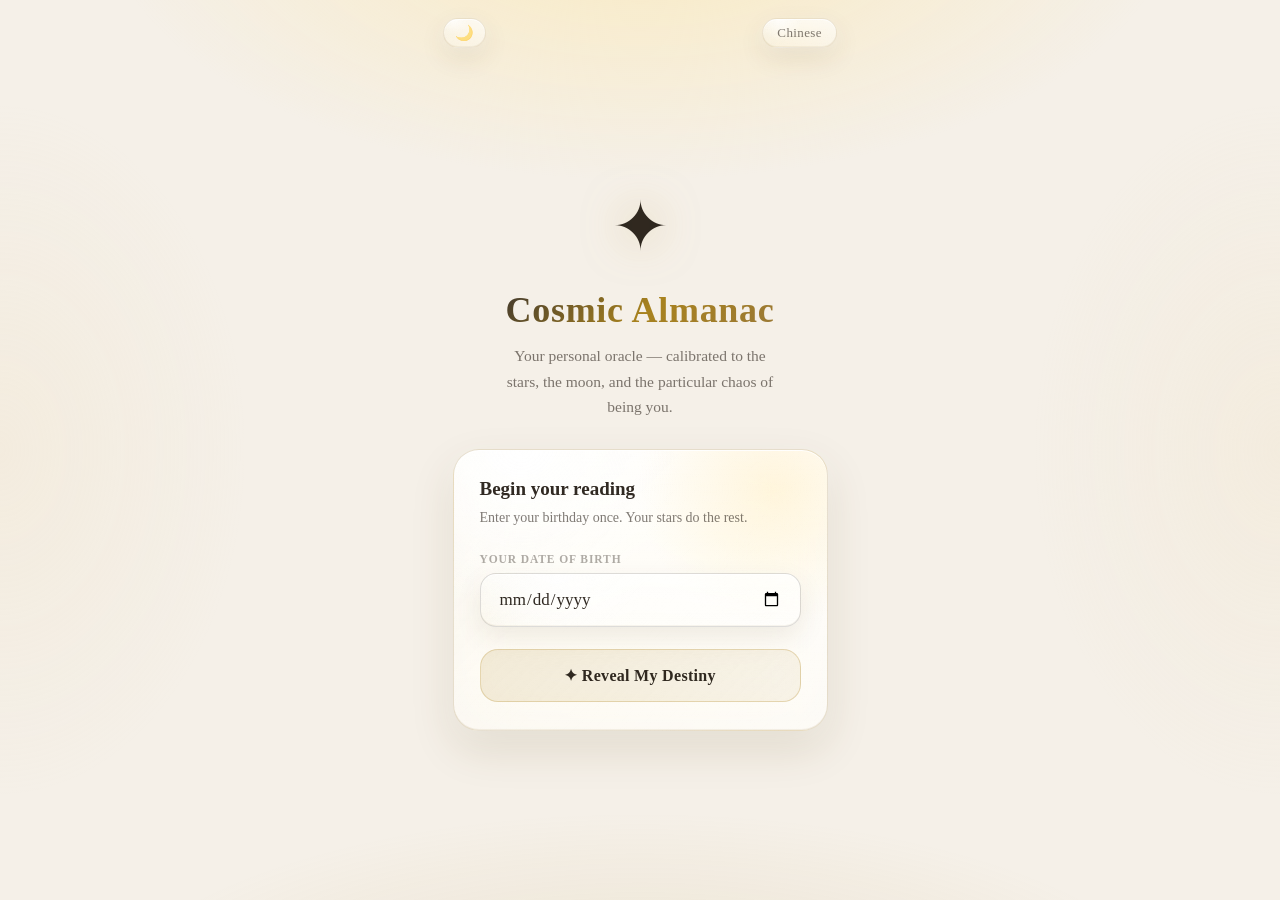
==== commit d2ea9cfb: "Final review" ====
--- a/index.html
+++ b/index.html
@@ -3,570 +3,24 @@
 <head>
   <meta charset="UTF-8">
   <meta name="viewport" content="width=device-width, initial-scale=1.0, viewport-fit=cover">
+  <meta name="description" content="A bilingual daily oracle blending zodiac signs, moon phase, weekday ruler, and personal daily guidance.">
   <meta name="apple-mobile-web-app-capable" content="yes">
   <meta name="apple-mobile-web-app-status-bar-style" content="black-translucent">
-  <meta name="apple-mobile-web-app-title" content="Cosmic Daily">
+  <meta name="apple-mobile-web-app-title" content="Cosmic Almanac">
   <meta name="theme-color" content="#09080b">
+  <meta property="og:title" content="Cosmic Almanac">
+  <meta property="og:description" content="A bilingual daily oracle blending zodiac signs, moon phase, weekday ruler, and personal daily guidance.">
+  <meta property="og:type" content="website">
+  <meta property="og:url" content="https://alanwongsai.github.io/StarGate/">
+  <meta property="og:site_name" content="Cosmic Almanac">
+  <meta name="twitter:card" content="summary">
+  <meta name="twitter:title" content="Cosmic Almanac">
+  <meta name="twitter:description" content="A bilingual daily oracle blending zodiac signs, moon phase, weekday ruler, and personal daily guidance.">
+  <link rel="canonical" href="https://alanwongsai.github.io/StarGate/">
   <link rel="apple-touch-icon" href="cosmic-daily-icon.png">
   <link rel="manifest" href="manifest.json">
-  <title>Cosmic Daily ✦</title>
-  <style>
-    *{margin:0;padding:0;box-sizing:border-box;-webkit-tap-highlight-color:transparent}
-
-    :root{
-      --font-ui:  -apple-system,BlinkMacSystemFont,"SF Pro Display","Segoe UI",system-ui,sans-serif;
-      --font-title:-apple-system,BlinkMacSystemFont,"SF Pro Display","Segoe UI",system-ui,sans-serif;
-      --bg:      #09080b;
-      --g0:      rgba(255,252,248,0.052);
-      --gb:      rgba(255,252,248,0.088);
-      --c0:      rgba(255,252,248,0.036);
-      --cb:      rgba(255,252,248,0.066);
-      --gold:    #c4a55a;
-      --goldg:   rgba(196,165,90,0.22);
-      --t1:      rgba(255,252,248,0.93);
-      --t2:      rgba(255,252,248,0.50);
-      --t3:      rgba(255,252,248,0.26);
-      --glass-panel:
-        linear-gradient(180deg,rgba(255,255,255,.095),rgba(255,255,255,.03)),
-        linear-gradient(135deg,rgba(196,165,90,.11),transparent 38%,rgba(255,255,255,.045));
-      --glass-panel-soft:
-        linear-gradient(180deg,rgba(255,255,255,.07),rgba(255,255,255,.022)),
-        linear-gradient(135deg,rgba(196,165,90,.08),transparent 40%,rgba(255,255,255,.03));
-      --glass-chip:
-        linear-gradient(180deg,rgba(255,255,255,.08),rgba(255,255,255,.028)),
-        linear-gradient(135deg,rgba(196,165,90,.06),transparent 42%,rgba(255,255,255,.028));
-      --glass-border: rgba(255,252,248,.096);
-      --glass-border-soft: rgba(255,252,248,.08);
-      --glass-inner: rgba(255,255,255,.10);
-      --glass-inner-soft: rgba(255,255,255,.07);
-      --glass-shadow-strong: 0 18px 46px rgba(0,0,0,.34),inset 0 1px 0 var(--glass-inner);
-      --glass-shadow-soft: 0 10px 26px rgba(0,0,0,.24),inset 0 1px 0 var(--glass-inner-soft);
-      --glass-shadow-hover: 0 16px 36px rgba(0,0,0,.26),inset 0 1px 0 var(--glass-inner);
-      --glass-overlay: rgba(7,6,10,.52);
-    }
-
-    /* ── LIGHT / DAY MODE ────────────────────────── */
-    html[data-theme="light"]{
-      --bg:      #f5f0e8;
-      --g0:      rgba(20,12,4,0.045);
-      --gb:      rgba(20,12,4,0.110);
-      --c0:      rgba(20,12,4,0.030);
-      --cb:      rgba(20,12,4,0.085);
-      --gold:    #a8821e;
-      --goldg:   rgba(168,130,30,0.18);
-      --t1:      rgba(20,12,4,0.88);
-      --t2:      rgba(20,12,4,0.54);
-      --t3:      rgba(20,12,4,0.34);
-      --glass-panel:
-        radial-gradient(circle at 18% 0%,rgba(255,255,255,.95),transparent 38%),
-        radial-gradient(circle at 86% 14%,rgba(255,230,165,.36),transparent 34%),
-        linear-gradient(180deg,rgba(255,255,255,.84),rgba(255,255,255,.42)),
-        linear-gradient(135deg,rgba(168,130,30,.13),transparent 38%,rgba(255,255,255,.32));
-      --glass-panel-soft:
-        radial-gradient(circle at 20% 0%,rgba(255,255,255,.84),transparent 36%),
-        radial-gradient(circle at 88% 16%,rgba(255,230,165,.24),transparent 34%),
-        linear-gradient(180deg,rgba(255,255,255,.72),rgba(255,255,255,.32)),
-        linear-gradient(135deg,rgba(168,130,30,.09),transparent 40%,rgba(255,255,255,.24));
-      --glass-chip:
-        radial-gradient(circle at 24% 0%,rgba(255,255,255,.74),transparent 35%),
-        linear-gradient(180deg,rgba(255,255,255,.68),rgba(255,255,255,.28)),
-        linear-gradient(135deg,rgba(168,130,30,.08),transparent 42%,rgba(255,255,255,.20));
-      --glass-border: rgba(126,88,16,.18);
-      --glass-border-soft: rgba(126,88,16,.13);
-      --glass-inner: rgba(255,255,255,.76);
-      --glass-inner-soft: rgba(255,255,255,.62);
-      --glass-shadow-strong:
-        0 18px 44px rgba(86,58,10,.13),
-        0 6px 18px rgba(255,255,255,.42),
-        inset 0 1px 0 rgba(255,255,255,.90),
-        inset 0 -1px 0 rgba(126,88,16,.08);
-      --glass-shadow-soft:
-        0 10px 26px rgba(86,58,10,.10),
-        0 3px 12px rgba(255,255,255,.34),
-        inset 0 1px 0 rgba(255,255,255,.78),
-        inset 0 -1px 0 rgba(126,88,16,.06);
-      --glass-shadow-hover:
-        0 18px 38px rgba(86,58,10,.16),
-        0 0 24px rgba(168,130,30,.14),
-        inset 0 1px 0 rgba(255,255,255,.90),
-        inset 0 -1px 0 rgba(126,88,16,.08);
-      --glass-overlay: rgba(245,240,232,.58);
-    }
-
-    /* smooth theme transition */
-    html{transition:background .35s}
-    body{transition:background .35s,color .35s}
-
-    /* day background — warm sunrise sky instead of deep space */
-    html[data-theme="light"] .bg-depth{
-      background:
-        radial-gradient(ellipse 80% 45% at 50% 115%, rgba(196,165,90,.18)  0%,transparent 55%),
-        radial-gradient(ellipse 70% 50% at 50% -10%, rgba(255,230,160,.55) 0%,transparent 60%),
-        radial-gradient(ellipse 35% 70% at 0%   50%, rgba(240,225,195,.25) 0%,transparent 55%),
-        radial-gradient(ellipse 35% 70% at 100% 50%, rgba(240,225,195,.25) 0%,transparent 55%);
-    }
-    /* stars disappear in daylight */
-    html[data-theme="light"] .bg-stars{opacity:0;transition:opacity .4s}
-
-    /* app title gradient: light text reads poorly on parchment */
-    html[data-theme="light"] .app-title{
-      background:linear-gradient(135deg,rgba(20,12,4,.82) 0%,var(--gold) 52%,rgba(130,90,10,.80) 100%);
-      -webkit-background-clip:text;-webkit-text-fill-color:transparent;background-clip:text;
-    }
-
-    /* section ratings need stronger contrast on light bg */
-    html[data-theme="light"] .dot{
-      background:rgba(20,12,4,.22);
-      box-shadow:inset 0 0 0 1px rgba(20,12,4,.08);
-    }
-    html[data-theme="light"] .dot.on{
-      background:#8f6a18;
-      box-shadow:
-        0 0 0 1px rgba(255,248,236,.92),
-        0 0 0 2px rgba(143,106,24,.18),
-        0 3px 10px rgba(143,106,24,.22);
-    }
-    html[data-theme="light"] .r-lbl{color:rgba(20,12,4,.62)}
-    html[data-theme="light"] .badge,
-    html[data-theme="light"] .detail-pill,
-    html[data-theme="light"] .almanac-id,
-    html[data-theme="light"] .almanac-summary-item,
-    html[data-theme="light"] .almanac-tab{
-      box-shadow:
-        0 8px 20px rgba(86,58,10,.08),
-        inset 0 1px 0 rgba(255,255,255,.82),
-        inset 0 -1px 0 rgba(126,88,16,.05);
-    }
-
-    /* date input on light bg */
-    html[data-theme="light"] .date-input{
-      background:var(--glass-chip);border-color:rgba(20,12,4,.14);
-      color:rgba(20,12,4,.88);color-scheme:light;
-      box-shadow:var(--glass-shadow-soft);
-    }
-    html[data-theme="light"] .date-input:focus{
-      border-color:rgba(168,130,30,.55);background:var(--glass-panel-soft);
-    }
-
-    html,body{
-      min-height:100%;background:var(--bg);
-      font-family:var(--font-ui);
-      color:var(--t1);overflow-x:hidden;
-    }
-    html[lang^="en"]{
-      --font-ui: "Iowan Old Style","Palatino Linotype","Book Antiqua","Baskerville","Times New Roman",serif;
-      --font-title: "Baskerville","Iowan Old Style","Palatino Linotype","Book Antiqua","Times New Roman",serif;
-    }
-    html[lang^="zh"]{
-      --font-ui: -apple-system,BlinkMacSystemFont,"PingFang SC","Hiragino Sans GB","Noto Sans CJK SC","Microsoft YaHei","Segoe UI",system-ui,sans-serif;
-      --font-title: -apple-system,BlinkMacSystemFont,"PingFang SC","Hiragino Sans GB","Noto Sans CJK SC","Microsoft YaHei","Segoe UI",system-ui,sans-serif;
-    }
-    body.modal-open{overflow:hidden}
-
-    /* ── BACKGROUND ───────────────────────────── */
-    .bg{position:fixed;inset:0;z-index:0;pointer-events:none}
-
-    .bg-depth{
-      position:absolute;inset:0;
-      background:
-        radial-gradient(ellipse 80% 45% at 50% 115%, rgba(170,130,35,.07)  0%,transparent 55%),
-        radial-gradient(ellipse 65% 40% at 50% -8%,  rgba(25,20,42,.50)   0%,transparent 55%),
-        radial-gradient(ellipse 30% 70% at 0%   50%, rgba(18,14,30,.30)   0%,transparent 55%),
-        radial-gradient(ellipse 30% 70% at 100% 50%, rgba(18,14,30,.30)   0%,transparent 55%);
-      animation:breathe 18s ease-in-out infinite alternate;
-    }
-    @keyframes breathe{0%{opacity:.82}100%{opacity:1}}
-
-    .bg-stars{
-      position:absolute;inset:0;
-      background-image:
-        radial-gradient(1.2px 1.2px at  9% 17%, rgba(255,252,248,.42) 0%,transparent 100%),
-        radial-gradient(1.6px 1.6px at 28% 63%, rgba(255,252,248,.32) 0%,transparent 100%),
-        radial-gradient(1px   1px   at 43%  8%, rgba(255,252,248,.38) 0%,transparent 100%),
-        radial-gradient(2px   2px   at 62% 27%, rgba(255,252,248,.48) 0%,transparent 100%),
-        radial-gradient(1px   1px   at 80% 72%, rgba(255,252,248,.28) 0%,transparent 100%),
-        radial-gradient(1.4px 1.4px at 17% 85%, rgba(255,252,248,.40) 0%,transparent 100%),
-        radial-gradient(1px   1px   at 91% 14%, rgba(255,252,248,.25) 0%,transparent 100%),
-        radial-gradient(1.8px 1.8px at 37% 78%, rgba(255,252,248,.52) 0%,transparent 100%),
-        radial-gradient(1px   1px   at 71% 44%, rgba(255,252,248,.30) 0%,transparent 100%),
-        radial-gradient(1.2px 1.2px at 54% 91%, rgba(255,252,248,.36) 0%,transparent 100%);
-      animation:twinkle 9s ease-in-out infinite alternate;
-    }
-    @keyframes twinkle{0%{opacity:.60}100%{opacity:1}}
-
-    /* ── LANG + THEME TOGGLES ────────────────── */
-    .lang-btn,.theme-btn{
-      position:fixed;top:max(18px,env(safe-area-inset-top,18px));z-index:200;
-      background:var(--glass-chip);border:1px solid var(--glass-border-soft);
-      backdrop-filter:blur(20px) saturate(140%);-webkit-backdrop-filter:blur(20px) saturate(140%);
-      border-radius:20px;padding:6px 14px;
-      font-size:13px;font-weight:500;color:var(--t2);
-      cursor:pointer;font-family:inherit;transition:all .2s;letter-spacing:.4px;
-      box-shadow:var(--glass-shadow-soft);
-    }
-    .lang-btn {right:18px}
-    .theme-btn{left:18px;font-size:15px;padding:5px 11px;letter-spacing:0}
-    .lang-btn:hover,.lang-btn:focus-visible,
-    .theme-btn:hover,.theme-btn:focus-visible{
-      background:var(--glass-panel-soft);
-      border-color:rgba(196,165,90,.24);
-      color:var(--t1);
-      transform:translateY(-1px);
-      outline:none;
-    }
-
-    /* ── GLASS ────────────────────────────────── */
-    .glass{
-      background:var(--glass-panel);
-      backdrop-filter:blur(30px) saturate(180%) brightness(1.08);
-      -webkit-backdrop-filter:blur(30px) saturate(180%) brightness(1.08);
-      border:1px solid var(--glass-border);border-radius:26px;
-      box-shadow:var(--glass-shadow-strong);
-    }
-    html[data-theme="light"] .glass{
-      backdrop-filter:blur(34px) saturate(190%) brightness(1.04);
-      -webkit-backdrop-filter:blur(34px) saturate(190%) brightness(1.04);
-    }
-    .card{
-      background:var(--glass-panel-soft);
-      backdrop-filter:blur(20px) saturate(150%);-webkit-backdrop-filter:blur(20px) saturate(150%);
-      border:1px solid var(--glass-border-soft);border-radius:22px;
-      box-shadow:var(--glass-shadow-soft);
-    }
-    html[data-theme="light"] .card{
-      backdrop-filter:blur(24px) saturate(175%) brightness(1.04);
-      -webkit-backdrop-filter:blur(24px) saturate(175%) brightness(1.04);
-    }
-
-    /* ── LAYOUT ───────────────────────────────── */
-    .screen{
-      position:relative;z-index:1;min-height:100dvh;
-      display:flex;flex-direction:column;align-items:center;
-      padding:max(56px,env(safe-area-inset-top,56px)) 18px max(40px,env(safe-area-inset-bottom,40px));
-    }
-    .screen.hidden{display:none}
-
-    /* ── ONBOARDING ───────────────────────────── */
-    #onboarding{justify-content:center;gap:30px;padding-top:90px;padding-bottom:60px}
-
-    .hero{text-align:center}
-    .app-icon{
-      font-size:68px;display:block;margin-bottom:22px;
-      filter:drop-shadow(0 0 22px rgba(196,165,90,.55));
-      animation:floatY 4.5s ease-in-out infinite;
-    }
-    @keyframes floatY{0%,100%{transform:translateY(0)}50%{transform:translateY(-11px)}}
-
-    .app-title{
-      font-family:var(--font-title);
-      font-size:36px;font-weight:700;letter-spacing:-.5px;margin-bottom:12px;
-      background:linear-gradient(135deg,rgba(255,252,248,.96) 0%,var(--gold) 55%,rgba(255,232,180,.85) 100%);
-      -webkit-background-clip:text;-webkit-text-fill-color:transparent;background-clip:text;
-    }
-    html[lang^="en"] .app-title{letter-spacing:.02em}
-    .app-sub{font-size:15.5px;color:var(--t2);line-height:1.62;max-width:285px;margin:0 auto}
-
-    .ob-card{width:100%;max-width:375px;padding:28px 26px}
-    .ob-card h2{font-family:var(--font-title);font-size:19px;font-weight:600;margin-bottom:7px;color:var(--t1)}
-    .ob-card p {font-size:14px;color:var(--t2);line-height:1.55;margin-bottom:24px}
-
-    .field-lbl{font-size:11.5px;font-weight:600;letter-spacing:.9px;text-transform:uppercase;color:var(--t3);margin-bottom:8px}
-
-    .date-input{
-      width:100%;background:var(--glass-chip);
-      border:1px solid var(--glass-border);border-radius:16px;
-      padding:15px 18px;font-size:17px;font-weight:500;color:#fff;
-      margin-bottom:22px;outline:none;
-      transition:border-color .2s,background .2s;
-      -webkit-appearance:none;font-family:inherit;color-scheme:dark;
-      box-shadow:var(--glass-shadow-soft);
-    }
-    .date-input:focus{border-color:rgba(196,165,90,.50);background:var(--glass-panel-soft)}
-
-    .btn-reveal{
-      width:100%;
-      background:linear-gradient(135deg,rgba(196,165,90,.22),rgba(196,165,90,.12));
-      border:1px solid rgba(196,165,90,.38);
-      backdrop-filter:blur(10px);color:var(--t1);
-      font-size:16px;font-weight:600;padding:16px;border-radius:18px;
-      cursor:pointer;transition:all .22s;font-family:inherit;letter-spacing:.3px;
-    }
-    .btn-reveal:hover{background:linear-gradient(135deg,rgba(196,165,90,.34),rgba(196,165,90,.20));transform:translateY(-1px);box-shadow:0 8px 28px var(--goldg)}
-    .btn-reveal:active{transform:translateY(0)}
-
-    /* ── READING ──────────────────────────────── */
-    #reading{gap:13px;padding-top:58px;padding-bottom:48px}
-
-    .r-header{width:100%;max-width:430px;text-align:center;margin-bottom:4px}
-    .r-date  {font-size:11.5px;color:var(--t3);letter-spacing:1.6px;text-transform:uppercase;margin-bottom:6px}
-    .r-title {font-family:var(--font-title);font-size:25px;font-weight:700;letter-spacing:-.3px}
-    html[lang^="en"] .r-title{letter-spacing:.01em}
-    .signs-row{display:flex;justify-content:center;gap:7px;margin-top:13px;flex-wrap:wrap}
-    .date-nav,.quick-actions{
-      width:100%;max-width:430px;display:flex;gap:8px;justify-content:center;align-items:center;
-    }
-    .date-nav{margin-top:2px}
-    .nav-btn,.action-btn{
-      background:var(--glass-chip);border:1px solid var(--glass-border-soft);
-      backdrop-filter:blur(12px);-webkit-backdrop-filter:blur(12px);
-      border-radius:20px;padding:7px 12px;font-size:12px;color:var(--t2);
-      box-shadow:var(--glass-shadow-soft);cursor:pointer;font-family:inherit;
-      transition:transform .22s ease,border-color .22s ease,background .22s ease,color .22s ease;
-    }
-    .nav-btn:hover,.nav-btn:focus-visible,
-    .action-btn:hover,.action-btn:focus-visible{
-      transform:translateY(-1px);border-color:rgba(196,165,90,.26);
-      background:var(--glass-panel-soft);color:var(--t1);outline:none;
-    }
-    .date-chip{
-      min-width:112px;text-align:center;color:var(--t1);border-color:rgba(196,165,90,.24);
-    }
-    .quick-actions{margin-top:-2px}
-    .action-status{font-size:11px;color:var(--gold);min-height:14px;text-align:center}
-
-    .badge{
-      background:var(--glass-chip);border:1px solid var(--glass-border-soft);
-      backdrop-filter:blur(12px);-webkit-backdrop-filter:blur(12px);
-      border-radius:20px;padding:5px 13px;font-size:13px;color:var(--t2);
-      display:flex;align-items:center;gap:5px;
-      box-shadow:var(--glass-shadow-soft);
-    }
-    .badge-btn{
-      border:none;cursor:pointer;font-family:inherit;text-align:left;
-      transition:transform .22s ease,border-color .22s ease,background .22s ease,box-shadow .22s ease,color .22s ease;
-    }
-    .badge-btn:hover,.badge-btn:focus-visible{
-      transform:translateY(-1px);
-      border-color:rgba(196,165,90,.26);
-      background:rgba(255,252,248,.08);
-      color:var(--t1);
-      box-shadow:0 10px 24px rgba(0,0,0,.16);
-      outline:none;
-    }
-
-    .almanac-summary{
-      width:100%;max-width:430px;padding:15px 15px 14px;
-      display:flex;flex-direction:column;gap:10px;
-    }
-    .almanac-summary-head{display:flex;align-items:flex-start;justify-content:space-between;gap:12px}
-    .almanac-summary-kicker{font-size:11px;font-weight:700;letter-spacing:1.6px;text-transform:uppercase;color:var(--gold);opacity:.82}
-    .almanac-summary-title{font-family:var(--font-title);font-size:18px;font-weight:700;color:var(--t1);line-height:1.18;margin-top:2px}
-    .almanac-summary-more{font-size:11px;color:var(--t3);padding-top:3px;white-space:nowrap}
-    .almanac-summary-grid{display:grid;grid-template-columns:repeat(3,1fr);gap:9px}
-    .almanac-summary-item{
-      padding:10px 9px;border-radius:16px;
-      background:var(--glass-chip);border:1px solid var(--glass-border-soft);
-      box-shadow:var(--glass-shadow-soft);
-    }
-    .almanac-summary-label{font-size:9px;font-weight:700;letter-spacing:1px;text-transform:uppercase;color:var(--gold);opacity:.76;margin-bottom:4px}
-    .almanac-summary-value{font-size:12px;line-height:1.28;color:var(--t1);white-space:nowrap;overflow:hidden;text-overflow:ellipsis}
-
-    /* ── CATEGORY GRID ────────────────────────── */
-    .cat-grid{width:100%;max-width:430px;display:grid;grid-template-columns:1fr 1fr;gap:11px}
-    .cat-card{padding:17px 15px;display:flex;flex-direction:column;gap:9px}
-    .cat-head{display:flex;align-items:center;gap:8px}
-    .cat-icon{font-size:20px;filter:drop-shadow(0 2px 5px rgba(196,165,90,.35))}
-    .cat-name{font-size:11px;font-weight:600;color:var(--t3);text-transform:uppercase;letter-spacing:.9px}
-    .dots    {display:flex;gap:4px}
-    .dot     {width:7px;height:7px;border-radius:50%;background:rgba(255,252,248,.12);transition:background .3s}
-    .dot.on  {background:var(--gold);box-shadow:0 0 8px rgba(196,165,90,.40)}
-    .r-lbl   {font-size:11px;color:var(--t3);font-weight:500;letter-spacing:.3px}
-    .cat-msg {font-size:12.5px;color:var(--t2);line-height:1.55}
-
-    /* ── ORACLE ───────────────────────────────── */
-    .oracle-card{width:100%;max-width:430px;padding:24px 22px}
-    .oracle-lbl {font-size:11px;font-weight:600;letter-spacing:1.7px;text-transform:uppercase;color:var(--gold);opacity:.80;margin-bottom:14px}
-    .oracle-txt {font-size:15.5px;line-height:1.72;color:var(--t1)}
-    html[lang^="en"] .oracle-txt,
-    html[lang^="en"] .cat-msg,
-    html[lang^="en"] .sug-txt,
-    html[lang^="en"] .detail-copy p{
-      letter-spacing:.01em;
-    }
-
-    /* ── SUGGESTION ───────────────────────────── */
-    .sug-card{width:100%;max-width:430px;padding:18px 20px;display:flex;align-items:flex-start;gap:13px}
-    .sug-icon{
-      width:42px;height:42px;flex-shrink:0;
-      background:rgba(196,165,90,.12);border:1px solid rgba(196,165,90,.22);
-      border-radius:13px;display:flex;align-items:center;justify-content:center;font-size:19px;
-    }
-    .sug-lbl {font-size:11px;font-weight:600;letter-spacing:1.6px;text-transform:uppercase;color:var(--gold);opacity:.75;margin-bottom:6px}
-    .sug-txt {font-size:14px;color:var(--t2);line-height:1.58}
-
-    /* ── HISTORY ──────────────────────────────── */
-    .history-panel{
-      width:100%;max-width:430px;padding:14px 14px 12px;display:flex;flex-direction:column;gap:10px;
-    }
-    .history-panel.hidden{display:none}
-    .history-head{display:flex;justify-content:space-between;align-items:center;gap:10px}
-    .history-title{font-size:11px;font-weight:700;letter-spacing:1.5px;text-transform:uppercase;color:var(--gold);opacity:.8}
-    .history-count{font-size:11px;color:var(--t3)}
-    .history-list{display:flex;flex-direction:column;gap:8px}
-    .history-item{
-      width:100%;text-align:left;border:1px solid var(--glass-border-soft);border-radius:16px;
-      background:var(--glass-chip);box-shadow:var(--glass-shadow-soft);padding:10px 11px;
-      color:var(--t2);font-family:inherit;cursor:pointer;
-      transition:transform .22s ease,border-color .22s ease,background .22s ease,color .22s ease;
-    }
-    .history-item:hover,.history-item:focus-visible{
-      transform:translateY(-1px);border-color:rgba(196,165,90,.26);
-      background:var(--glass-panel-soft);color:var(--t1);outline:none;
-    }
-    .history-date{font-size:11px;color:var(--gold);letter-spacing:.5px;margin-bottom:4px}
-    .history-main{font-size:13px;line-height:1.45;color:var(--t1)}
-    .history-meta{font-size:11px;line-height:1.4;color:var(--t3);margin-top:4px}
-    .history-empty{font-size:12px;color:var(--t3);line-height:1.5;text-align:center;padding:6px 4px}
-
-    /* ── FOOTER ───────────────────────────────── */
-    .r-footer{width:100%;max-width:430px;display:flex;justify-content:space-between;align-items:center;padding:6px 4px;margin-top:3px}
-    .r-foot-info{font-size:12px;color:var(--t3)}
-    .btn-reset{background:none;border:none;font-size:12px;color:var(--t3);cursor:pointer;font-family:inherit;text-decoration:underline;text-underline-offset:2px;padding:4px;transition:color .2s}
-    .btn-reset:hover{color:var(--t2)}
-
-    .interactive-card{
-      cursor:pointer;
-      transition:transform .22s ease,border-color .22s ease,box-shadow .22s ease,background .22s ease;
-      position:relative;
-      overflow:hidden;
-    }
-    .interactive-card::after{
-      content:"";
-      position:absolute;inset:0;
-      background:linear-gradient(135deg,rgba(255,255,255,.08),transparent 40%,transparent 62%,rgba(196,165,90,.08));
-      opacity:0;transition:opacity .22s ease;
-      pointer-events:none;
-    }
-    html[data-theme="light"] .interactive-card::after{
-      background:
-        radial-gradient(circle at 18% 0%,rgba(255,255,255,.48),transparent 34%),
-        linear-gradient(135deg,rgba(255,255,255,.26),transparent 42%,rgba(168,130,30,.12));
-    }
-    .interactive-card:hover,.interactive-card:focus-visible{
-      transform:translateY(-2px);
-      border-color:rgba(196,165,90,.28);
-      box-shadow:var(--glass-shadow-hover);
-      outline:none;
-    }
-    .interactive-card:hover::after,.interactive-card:focus-visible::after{opacity:1}
-
-    /* ── DETAIL POPUP ─────────────────────────── */
-    .detail-modal{
-      position:fixed;inset:0;z-index:500;
-      display:flex;align-items:center;justify-content:center;
-      padding:max(24px,env(safe-area-inset-top,24px)) 14px max(24px,env(safe-area-inset-bottom,24px));
-      background:var(--glass-overlay);
-      backdrop-filter:blur(24px) saturate(140%);
-      -webkit-backdrop-filter:blur(24px) saturate(140%);
-      opacity:0;pointer-events:none;
-      transition:opacity .24s ease;
-    }
-    .detail-modal.open{opacity:1;pointer-events:auto}
-    .detail-sheet{
-      width:min(100%,540px);max-height:min(84vh,760px);
-      overflow:auto;padding:26px 22px 22px;border-radius:30px;position:relative;
-      background:var(--glass-panel);
-      border:1px solid var(--glass-border);
-      box-shadow:var(--glass-shadow-strong);
-      transform:scale(.96);
-      transition:transform .28s cubic-bezier(.2,.8,.2,1);
-    }
-    .detail-modal.open .detail-sheet{transform:scale(1)}
-    .detail-close{
-      position:absolute;top:12px;right:12px;
-      width:44px;height:44px;border:none;border-radius:50%;
-      background:var(--glass-chip);color:var(--t1);cursor:pointer;
-      font-size:18px;font-family:inherit;transition:background .2s ease,transform .2s ease;
-      box-shadow:var(--glass-shadow-soft);
-    }
-    .detail-close:hover,.detail-close:focus-visible{background:var(--glass-panel-soft);transform:scale(1.04);outline:none}
-    .detail-kicker{font-size:11px;font-weight:700;letter-spacing:1.7px;text-transform:uppercase;color:var(--gold);opacity:.84;margin-bottom:10px}
-    .detail-title{font-family:var(--font-title);font-size:30px;line-height:1.08;letter-spacing:-.5px;margin-right:42px}
-    html[lang^="en"] .detail-title{letter-spacing:.01em}
-    .detail-sub{font-size:14px;color:var(--t2);line-height:1.55;margin-top:10px}
-    .detail-facts{display:flex;flex-wrap:wrap;gap:8px;margin:18px 0 16px}
-    .detail-pill{
-      padding:8px 12px;border-radius:999px;
-      background:var(--glass-chip);border:1px solid var(--glass-border-soft);
-      color:var(--t2);font-size:12px;letter-spacing:.2px;
-      box-shadow:var(--glass-shadow-soft);
-    }
-    .detail-custom{display:none}
-    .detail-copy{display:flex;flex-direction:column;gap:12px}
-    .detail-copy p{font-size:16px;line-height:1.72;color:var(--t1)}
-    .detail-copy p strong{color:var(--t1)}
-
-    .almanac-shell{display:flex;flex-direction:column;gap:14px}
-    .almanac-top{display:flex;flex-wrap:wrap;gap:8px}
-    .almanac-id{
-      display:flex;align-items:center;gap:8px;
-      padding:10px 14px;border-radius:18px;
-      background:var(--glass-chip);border:1px solid var(--glass-border-soft);
-      color:var(--t2);font-size:13px;
-      box-shadow:var(--glass-shadow-soft);
-    }
-    .almanac-grid{display:grid;grid-template-columns:repeat(3,1fr);gap:10px}
-    .almanac-tab{
-      border:none;cursor:pointer;text-align:left;font-family:inherit;
-      padding:12px 11px;border-radius:18px;
-      background:var(--glass-panel-soft);border:1px solid var(--glass-border-soft);
-      color:var(--t2);box-shadow:var(--glass-shadow-soft);
-      transition:transform .22s ease,box-shadow .22s ease,border-color .22s ease,background .22s ease,color .22s ease;
-    }
-    .almanac-tab:hover,.almanac-tab:focus-visible{
-      transform:translateY(-1px);
-      border-color:rgba(196,165,90,.26);
-      color:var(--t1);
-      outline:none;
-    }
-    .almanac-tab.active{
-      background:var(--glass-panel);
-      border-color:rgba(196,165,90,.30);
-      color:var(--t1);
-      box-shadow:var(--glass-shadow-hover);
-    }
-    .almanac-tab-label{font-size:9.5px;font-weight:700;letter-spacing:1.1px;text-transform:uppercase;color:var(--gold);opacity:.8;margin-bottom:5px}
-    .almanac-tab-value{font-size:13px;line-height:1.3;white-space:nowrap;overflow:hidden;text-overflow:ellipsis}
-    .almanac-active{
-      padding:16px 16px 14px;border-radius:22px;
-      background:var(--glass-panel-soft);border:1px solid var(--glass-border-soft);
-      box-shadow:var(--glass-shadow-soft);
-    }
-    .almanac-active-kicker{font-size:10.5px;font-weight:700;letter-spacing:1.5px;text-transform:uppercase;color:var(--gold);opacity:.78;margin-bottom:8px}
-    .almanac-active-title{font-size:17px;font-weight:600;color:var(--t1);margin-bottom:6px}
-    .almanac-active-note{font-size:14px;line-height:1.68;color:var(--t2)}
-    .almanac-yi-grid{display:grid;grid-template-columns:1fr 1fr;gap:10px}
-    .almanac-yi-card{
-      padding:16px 16px 14px;border-radius:22px;
-      background:var(--glass-panel-soft);border:1px solid var(--glass-border-soft);
-      box-shadow:var(--glass-shadow-soft);
-    }
-    .almanac-yi-label{font-size:11px;font-weight:700;letter-spacing:1.6px;text-transform:uppercase;margin-bottom:8px}
-    .almanac-yi-card.do .almanac-yi-label{color:var(--gold)}
-    .almanac-yi-card.dont .almanac-yi-label{color:var(--t3)}
-    .almanac-yi-text{font-size:15px;line-height:1.7;color:var(--t1)}
-
-    @media (max-width:560px){
-      .detail-sheet{padding:24px 18px 20px;border-radius:26px}
-      .detail-title{font-size:25px}
-      .detail-copy p{font-size:15.5px}
-      .almanac-yi-grid{grid-template-columns:1fr}
-    }
-
-    @media (max-width:350px){
-      .almanac-summary{padding:14px 13px}
-      .almanac-summary-grid,.almanac-grid{gap:6px}
-      .almanac-summary-item,.almanac-tab{padding:9px 7px}
-      .almanac-summary-value,.almanac-tab-value{font-size:11px}
-    }
-
-    /* ── ANIMATION ────────────────────────────── */
-    .fu{animation:fadeUp .55s ease both}
-    @keyframes fadeUp{from{opacity:0;transform:translateY(16px)}to{opacity:1;transform:translateY(0)}}
-    .d0{animation-delay:0s}.d1{animation-delay:.07s}.d2{animation-delay:.14s}
-    .d3{animation-delay:.21s}.d4{animation-delay:.28s}.d5{animation-delay:.36s}
-    .d6{animation-delay:.44s}.d7{animation-delay:.52s}
-  </style>
+  <title>Cosmic Almanac</title>
+  <link rel="stylesheet" href="app.css">
 </head>
 <body>
 
@@ -575,8 +29,10 @@
   <div class="bg-stars"></div>
 </div>
 
-<button class="theme-btn" id="theme-btn" onclick="toggleTheme()" aria-label="Toggle day/night mode">☀️</button>
-<button class="lang-btn" id="lang-btn" onclick="toggleLang()">中文</button>
+<div class="top-controls" aria-label="App controls">
+  <button class="theme-btn" id="theme-btn" onclick="toggleTheme()" aria-label="Toggle day/night mode">☀️</button>
+  <button class="lang-btn" id="lang-btn" onclick="toggleLang()">中文</button>
+</div>
 
 <!-- ═══ ONBOARDING ═══ -->
 <div id="onboarding" class="screen hidden">
@@ -607,18 +63,6 @@
     <button class="nav-btn" id="date-next" type="button" onclick="shiftSelectedDate(1)"></button>
   </div>
   <div class="glass almanac-summary interactive-card fu d1" id="almanac-summary" tabindex="0" role="button" data-detail="almanac"></div>
-  <div class="quick-actions fu d2">
-    <button class="action-btn" id="btn-history" type="button" onclick="toggleHistoryPanel()"></button>
-    <button class="action-btn" id="btn-share" type="button" onclick="shareReading()"></button>
-  </div>
-  <div class="action-status" id="action-status" aria-live="polite"></div>
-  <div class="card history-panel hidden fu d2" id="history-panel">
-    <div class="history-head">
-      <div class="history-title" id="history-title"></div>
-      <div class="history-count" id="history-count"></div>
-    </div>
-    <div class="history-list" id="history-list"></div>
-  </div>
   <div class="cat-grid" id="cat-grid"></div>
   <div class="glass oracle-card interactive-card fu d5" id="oracle-card" tabindex="0" role="button" data-detail="oracle">
     <div class="oracle-lbl" id="oracle-lbl"></div>
@@ -632,8 +76,18 @@
     </div>
   </div>
   <div class="r-footer fu d7">
-    <span class="r-foot-info" id="r-foot"></span>
+    <button class="btn-creator" id="btn-creator" type="button" data-detail="creator"></button>
     <button class="btn-reset" id="btn-reset" onclick="resetBday()"></button>
+  </div>
+</div>
+
+<div class="confirm-modal" id="confirm-modal" aria-hidden="true">
+  <div class="glass confirm-sheet" role="alertdialog" aria-modal="true" aria-describedby="confirm-msg">
+    <div class="confirm-msg" id="confirm-msg"></div>
+    <div class="confirm-btns">
+      <button class="confirm-btn" id="confirm-cancel" type="button" onclick="closeConfirm()"></button>
+      <button class="confirm-btn danger" id="confirm-ok" type="button" onclick="confirmOk()"></button>
+    </div>
   </div>
 </div>
 
@@ -649,961 +103,8 @@
   </div>
 </div>
 
-<script src="content.js"></script>
-<script>
-// ═══════════════════════════════════════════════════════════════
-//  SHARED EMOJI ARRAYS
-// ═══════════════════════════════════════════════════════════════
-const WEST_EMOJI   = ["♑","♒","♓","♈","♉","♊","♋","♌","♍","♎","♏","♐"];
-const CHI_EMOJI    = ["🐀","🐂","🐯","🐰","🐉","🐍","🐴","🐐","🐒","🐓","🐕","🐷"];
-const MOON_EMOJI   = ["🌑","🌒","🌓","🌔","🌕","🌖","🌗","🌘"];
-const ZODIAC_EMOJI = ["♈","♉","♊","♋","♌","♍","♎","♏","♐","♑","♒","♓"];
-const PLANET_EMOJI = ["☉","☽","♂","☿","♃","♀","♄"];
-const CAT_KEYS     = ["work","love","health","finance"];
-const CAT_ICONS    = ["💼","💕","🌿","💰"];
-
-// ═══════════════════════════════════════════════════════════════
-//  ASTRONOMY
-// ═══════════════════════════════════════════════════════════════
-
-// Julian Day Number for a given Date object
-function julianDay(date){
-  const y=date.getFullYear(),mo=date.getMonth()+1,day=date.getDate();
-  const A=Math.floor(y/100),B=2-A+Math.floor(A/4);
-  return Math.floor(365.25*(y+4716))+Math.floor(30.6001*(mo+1))+day+B-1524.5;
-}
-
-// Moon mean longitude (degrees 0-360), good to ~1° for sign placement
-function moonMeanLongitude(date){
-  const T=(julianDay(date)-2451545.0)/36525;
-  const L=218.3164477+481267.88123421*T-0.0015786*T*T;
-  return((L%360)+360)%360;
-}
-
-// Sun apparent longitude (degrees 0-360) with equation of center
-function sunLongitude(date){
-  const T=(julianDay(date)-2451545.0)/36525;
-  let L0=280.46646+36000.76983*T;L0=((L0%360)+360)%360;
-  let M=357.52911+35999.05029*T-0.0001537*T*T;M=((M%360)+360)%360;
-  const Mr=M*Math.PI/180;
-  const C=(1.914602-0.004817*T-0.000014*T*T)*Math.sin(Mr)
-         +(0.019993-0.000101*T)*Math.sin(2*Mr)
-         +0.000289*Math.sin(3*Mr);
-  return((L0+C)%360+360)%360;
-}
-
-// Aspect between two sign indices (0-11 in longitude order)
-function getAspect(s1,s2){
-  const diff=Math.abs(s1-s2);
-  const angle=Math.min(diff,12-diff)*30;
-  if(angle===0)  return'conjunction';
-  if(angle===120)return'trine';
-  if(angle===60) return'sextile';
-  if(angle===90) return'square';
-  if(angle===180)return'opposition';
-  return'neutral';
-}
-
-function westIdx(m,d){
-  const b=[[12,22],[1,20],[2,19],[3,21],[4,20],[5,21],[6,21],[7,23],[8,23],[9,23],[10,23],[11,22]];
-  for(let i=0;i<12;i++){
-    const[bm,bd]=b[i],[nm,nd]=b[(i+1)%12];
-    if(i===11){if((m===11&&d>=22)||(m===12&&d<=21))return i;}
-    else if((m===bm&&d>=bd)||(m===nm&&d<=nd-1))return i;
-  }
-  return 0;
-}
-
-function chiIdx(y){return((y-1900)%12+12)%12}
-
-function moonIdx(date){
-  const d=new Date(date),y=d.getFullYear(),mo=d.getMonth()+1,day=d.getDate();
-  const jd=367*y-Math.floor(7*(y+Math.floor((mo+9)/12))/4)+Math.floor(275*mo/9)+day+1721013.5;
-  const phase=(((jd-2451549.5)%29.53058867)+29.53058867)%29.53058867/29.53058867;
-  const t=[.0625,.1875,.3125,.4375,.5625,.6875,.8125,.9375];
-  for(let i=0;i<8;i++)if(phase<t[i])return i;
-  return 0;
-}
-
-// ═══════════════════════════════════════════════════════════════
-//  RNG
-// ═══════════════════════════════════════════════════════════════
-function mkRng(seed){
-  let s=seed|0;
-  return()=>{s^=s<<13;s^=s>>17;s^=s<<5;return(s>>>0)/0xffffffff};
-}
-function dailySeed(bday,today){
-  const b=parseDateInput(bday),t=parseDateInput(today);
-  const bv=b.getFullYear()*10000+(b.getMonth()+1)*100+b.getDate();
-  const tv=t.getFullYear()*10000+(t.getMonth()+1)*100+t.getDate();
-  return Math.abs((bv*2654435769)^(tv*2246822519))%0x7fffffff;
-}
-// Real astrological rating engine — replaces pure-RNG pickRating
-function calcRatings(bdayStr,todayDate,rng){
-  const birth=parseDateInput(bdayStr);
-  const bWI=westIdx(birth.getMonth()+1,birth.getDate());
-  // Convert birth sign from westIdx order → longitude order (Ari=0…Pis=11)
-  const birthLon=(bWI-3+12)%12;
-
-  // Moon sign (longitude order)
-  const moonLon=moonMeanLongitude(todayDate);
-  const moonSignIdx=Math.floor(moonLon/30)%12;
-
-  // Moon phase index (0=new…4=full…7=waning crescent)
-  const mi=moonIdx(todayDate);
-  const isWaxing=mi<4;
-
-  // Moon sign element (fire/earth/air/water cycle every 3 signs)
-  const elements=['fire','earth','air','water'];
-  const moonElem=elements[moonSignIdx%4];
-
-  // Planetary day ruler: 0=Sun,1=Moon,2=Mars,3=Mercury,4=Jupiter,5=Venus,6=Saturn
-  const dow=todayDate.getDay();
-
-  // Birth ↔ Moon aspect modifier
-  const asp=getAspect(birthLon,moonSignIdx);
-  const aspMod=(asp==='trine'||asp==='sextile')?0.5:(asp==='square'||asp==='opposition')?-0.5:0;
-
-  // ── WORK ──────────────────────────────────────────────────────
-  let work=3.0;
-  if(dow===3)work+=0.9; // Mercury (Wed) boosts work
-  if(dow===0)work+=0.4; // Sun (Sun)
-  if(dow===6)work+=0.4; // Saturn (Sat)
-  if(dow===1)work-=0.3; // Moon (Mon) dampens
-  if(moonElem==='fire')work+=0.2;
-  work+=aspMod;
-  work+=(rng()-0.5)*0.5; // ±0.25 micro-variation
-
-  // ── LOVE ──────────────────────────────────────────────────────
-  let love=3.0;
-  if(dow===5)love+=1.0; // Venus (Fri)
-  if(dow===1)love+=0.5; // Moon (Mon)
-  if(dow===6)love-=0.3; // Saturn (Sat)
-  if(mi===4) love+=0.5; // Full moon = love peak
-  if(moonElem==='water')love+=0.3;
-  love+=aspMod;
-  love+=(rng()-0.5)*0.5;
-
-  // ── HEALTH ────────────────────────────────────────────────────
-  const healthPhase=[-0.9,-0.1,0.4,0.7,1.1,0.3,-0.5,-0.8];
-  let health=3.0+healthPhase[mi];
-  if(dow===0)health+=0.4; // Sun boosts vitality
-  if(dow===6)health-=0.3; // Saturn drains
-  if(moonElem==='water')health+=0.2;
-  health+=aspMod;
-  health+=(rng()-0.5)*0.5;
-
-  // ── FINANCE ───────────────────────────────────────────────────
-  let finance=3.0;
-  if(dow===4)finance+=1.1; // Jupiter (Thu)
-  if(dow===3)finance+=0.5; // Mercury (Wed)
-  if(dow===2)finance-=0.3; // Mars (Tue)
-  finance+=isWaxing?0.5:-0.3;
-  if(moonElem==='earth')finance+=0.3;
-  finance+=aspMod;
-  finance+=(rng()-0.5)*0.5;
-
-  const clamp=v=>Math.max(1,Math.min(5,Math.round(v)));
-  return{work:clamp(work),love:clamp(love),health:clamp(health),finance:clamp(finance),
-         moonSignIdx,asp};
-}
-function pick(arr,rng){return arr[Math.floor(rng()*arr.length)]}
-
-// ═══════════════════════════════════════════════════════════════
-//  HELPERS
-// ═══════════════════════════════════════════════════════════════
-function dots(n){
-  let h='<div class="dots">';
-  for(let i=1;i<=5;i++)h+=`<div class="dot${i<=n?' on':''}"></div>`;
-  return h+'</div>';
-}
-
-function $ (id){return document.getElementById(id)}
-function tx(id,v){$(id).textContent=v}
-function setBlockText(id,v){
-  const el=$(id);
-  el.textContent=v||'';
-  el.style.display=v?'':'none';
-}
-function escapeHtml(v){
-  return String(v)
-    .replace(/&/g,'&amp;')
-    .replace(/</g,'&lt;')
-    .replace(/>/g,'&gt;')
-    .replace(/"/g,'&quot;')
-    .replace(/'/g,'&#39;');
-}
-function isActionKey(e){return e.key==='Enter'||e.key===' '}
-function localDate(date){
-  return new Date(date.getFullYear(),date.getMonth(),date.getDate());
-}
-function dateKey(date){
-  const d=localDate(date);
-  const y=d.getFullYear();
-  const m=String(d.getMonth()+1).padStart(2,'0');
-  const day=String(d.getDate()).padStart(2,'0');
-  return `${y}-${m}-${day}`;
-}
-function parseDateKey(key){
-  const [y,m,d]=String(key).split('-').map(Number);
-  return new Date(y,m-1,d);
-}
-function parseDateInput(value){
-  if(value instanceof Date)return localDate(value);
-  if(typeof value==='string' && /^\d{4}-\d{2}-\d{2}$/.test(value))return parseDateKey(value);
-  return localDate(new Date(value));
-}
-function addDays(date,days){
-  const d=localDate(date);
-  d.setDate(d.getDate()+days);
-  return d;
-}
-
-// ═══════════════════════════════════════════════════════════════
-//  THEME
-// ═══════════════════════════════════════════════════════════════
-let theme = localStorage.getItem('cosmic_theme')
-  || (window.matchMedia('(prefers-color-scheme: light)').matches ? 'light' : 'dark');
-
-function applyTheme(t){
-  theme = t;
-  document.documentElement.dataset.theme = t;
-  $('theme-btn').textContent = t === 'dark' ? '☀️' : '🌙';
-  $('theme-btn').setAttribute('aria-label', t === 'dark' ? 'Switch to day mode' : 'Switch to night mode');
-  // Update PWA theme-color meta
-  const meta = document.querySelector('meta[name="theme-color"]');
-  if(meta) meta.content = t === 'dark' ? '#09080b' : '#f5f0e8';
-  localStorage.setItem('cosmic_theme', t);
-}
-
-function toggleTheme(){
-  applyTheme(theme === 'dark' ? 'light' : 'dark');
-}
-
-// ═══════════════════════════════════════════════════════════════
-//  APP STATE
-// ═══════════════════════════════════════════════════════════════
-let lang = localStorage.getItem('cosmic_lang') || 'en';
-let readingState=null;
-let lastDetailTrigger=null;
-let selectedDate=localDate(new Date());
-let historyOpen=false;
-const HISTORY_KEY='cosmic_history_v1';
-
-function toggleLang(){
-  closeDetail();
-  lang = lang==='en'?'zh':'en';
-  localStorage.setItem('cosmic_lang',lang);
-  const bday=localStorage.getItem('cosmic_bday');
-  applyStaticLang();
-  if(bday && !$('reading').classList.contains('hidden'))renderReading(bday,selectedDate);
-}
-
-function applyStaticLang(){
-  const L=LANG[lang];
-  $('lang-btn').textContent = L.langToggle;
-  tx('ob-title', L.appTitle);
-  tx('ob-sub',   L.appSub);
-  tx('ob-h2',    L.obH2);
-  tx('ob-p',     L.obP);
-  tx('ob-lbl',   L.obLbl);
-  tx('ob-btn',   L.obBtn);
-  if($('oracle-lbl'))tx('oracle-lbl',L.oracleLbl);
-  if($('sug-lbl')) tx('sug-lbl',   L.sugLbl);
-  if($('btn-reset'))tx('btn-reset', L.changeBtn);
-  if($('date-prev'))tx('date-prev', L.prevDay);
-  if($('date-next'))tx('date-next', L.nextDay);
-  if($('date-today'))tx('date-today', L.todayBtn);
-  if($('btn-history'))tx('btn-history', historyOpen?L.hideHistory:L.historyBtn);
-  if($('btn-share'))tx('btn-share', L.shareBtn);
-  if($('history-title'))tx('history-title', L.historyTitle);
-  if($('detail-close'))$('detail-close').setAttribute('aria-label',L.detailClose);
-  document.documentElement.lang = lang==='zh'?'zh-Hans':'en';
-}
-
-function show(id){
-  if(id!=='reading')closeDetail();
-  ['onboarding','reading'].forEach(s=>$(s).classList.add('hidden'));
-  $(id).classList.remove('hidden');
-}
-
-function startReading(){
-  const v=$('bday-input').value;
-  if(!v){
-    $('bday-input').style.borderColor='rgba(196,165,90,.55)';
-    setTimeout(()=>$('bday-input').style.borderColor='',900);
-    return;
-  }
-  localStorage.setItem('cosmic_bday',v);
-  selectedDate=localDate(new Date());
-  show('reading');
-  renderReading(v,selectedDate);
-}
-
-function resetBday(){
-  const L=LANG[lang];
-  if(!confirm(L.resetMsg))return;
-  closeDetail();
-  readingState=null;
-  selectedDate=localDate(new Date());
-  historyOpen=false;
-  if($('history-panel'))$('history-panel').classList.add('hidden');
-  localStorage.removeItem('cosmic_bday');
-  $('bday-input').value='';
-  show('onboarding');
-}
-
-function currentBday(){
-  return localStorage.getItem('cosmic_bday');
-}
-
-function shiftSelectedDate(days){
-  const bday=currentBday();
-  if(!bday)return;
-  selectedDate=addDays(selectedDate,days);
-  closeDetail();
-  renderReading(bday,selectedDate);
-}
-
-function jumpToToday(){
-  const bday=currentBday();
-  if(!bday)return;
-  selectedDate=localDate(new Date());
-  closeDetail();
-  renderReading(bday,selectedDate);
-}
-
-function readHistory(){
-  try{
-    const data=JSON.parse(localStorage.getItem(HISTORY_KEY)||'[]');
-    return Array.isArray(data)?data:[];
-  }catch(_){
-    return [];
-  }
-}
-
-function writeHistory(items){
-  localStorage.setItem(HISTORY_KEY,JSON.stringify(items.slice(0,30)));
-}
-
-function saveHistory(entry){
-  const existing=readHistory().filter(item=>item && item.dateKey!==entry.dateKey);
-  existing.unshift(entry);
-  existing.sort((a,b)=>String(b.dateKey).localeCompare(String(a.dateKey)));
-  writeHistory(existing);
-}
-
-function toggleHistoryPanel(){
-  historyOpen=!historyOpen;
-  $('history-panel').classList.toggle('hidden',!historyOpen);
-  tx('btn-history',historyOpen?LANG[lang].hideHistory:LANG[lang].historyBtn);
-  renderHistoryList();
-}
-
-function renderHistoryList(){
-  const items=readHistory();
-  tx('history-count',LANG[lang].historyCount(items.length));
-  if(!items.length){
-    $('history-list').innerHTML=`<div class="history-empty">${escapeHtml(LANG[lang].historyEmpty)}</div>`;
-    return;
-  }
-  $('history-list').innerHTML=items.map(item=>`
-    <button class="history-item" type="button" data-history-date="${escapeHtml(item.dateKey)}">
-      <div class="history-date">${escapeHtml(item.dateLabel||item.dateKey)}</div>
-      <div class="history-main">${escapeHtml(item.title||'')}</div>
-      <div class="history-meta">${escapeHtml(item.identity||'')} · ${escapeHtml(item.sky||'')}</div>
-    </button>
-  `).join('');
-  $('history-list').querySelectorAll('[data-history-date]').forEach(btn=>{
-    btn.addEventListener('click',()=>{
-      const bday=currentBday();
-      if(!bday)return;
-      selectedDate=parseDateKey(btn.dataset.historyDate);
-      closeDetail();
-      renderReading(bday,selectedDate);
-    });
-  });
-}
-
-function setActionStatus(message){
-  tx('action-status',message||'');
-  if(message)setTimeout(()=>{
-    if($('action-status').textContent===message)tx('action-status','');
-  },1800);
-}
-
-function buildShareText(){
-  if(!readingState)return'';
-  const L=LANG[lang];
-  const lines=[
-    L.shareTitle,
-    readingState.dateLabel,
-    readingState.identity,
-    '',
-    `${L.work.name}: ${readingState.ratings.work}/5 · ${L.rLbls[readingState.ratings.work]}`,
-    `${L.love.name}: ${readingState.ratings.love}/5 · ${L.rLbls[readingState.ratings.love]}`,
-    `${L.health.name}: ${readingState.ratings.health}/5 · ${L.rLbls[readingState.ratings.health]}`,
-    `${L.finance.name}: ${readingState.ratings.finance}/5 · ${L.rLbls[readingState.ratings.finance]}`,
-    '',
-    `${L.oracleLbl.replace('✦  ','')}: ${readingState.oracle}`,
-    `${L.sugLbl}: ${readingState.suggest}`
-  ];
-  return lines.join('\n');
-}
-
-async function copyShareText(text){
-  if(navigator.clipboard && window.isSecureContext){
-    await navigator.clipboard.writeText(text);
-    return;
-  }
-  const textarea=document.createElement('textarea');
-  textarea.value=text;
-  textarea.setAttribute('readonly','');
-  textarea.style.position='fixed';
-  textarea.style.left='-9999px';
-  document.body.appendChild(textarea);
-  textarea.select();
-  const ok=document.execCommand('copy');
-  textarea.remove();
-  if(!ok)throw new Error('copy failed');
-}
-
-async function shareReading(){
-  if(!readingState)return;
-  const L=LANG[lang];
-  const text=buildShareText();
-  try{
-    if(navigator.share){
-      await navigator.share({title:L.shareTitle,text});
-      return;
-    }
-    await copyShareText(text);
-    setActionStatus(L.copiedMsg);
-  }catch(err){
-    if(err && err.name==='AbortError')return;
-    try{
-      await copyShareText(text);
-      setActionStatus(L.copiedMsg);
-    }catch(_){
-      setActionStatus(L.copyFailMsg);
-    }
-  }
-}
-
-function applyDetail(payload){
-  setBlockText('detail-kicker',payload.kicker);
-  setBlockText('detail-title',payload.title);
-  setBlockText('detail-sub',payload.subtitle);
-
-  const facts=payload.facts||[];
-  $('detail-facts').innerHTML=facts.map(f=>`<span class="detail-pill">${escapeHtml(f)}</span>`).join('');
-  $('detail-facts').style.display=facts.length?'flex':'none';
-
-  const custom=$('detail-custom');
-  custom.innerHTML='';
-  custom.style.display='none';
-  if(payload.custom && payload.custom.type==='almanac'){
-    renderAlmanacCustom(payload.custom);
-    custom.style.display='block';
-  }
-
-  const copy=$('detail-copy');
-  copy.innerHTML='';
-  (payload.paragraphs||[]).filter(Boolean).forEach(text=>{
-    const p=document.createElement('p');
-    p.textContent=text;
-    copy.appendChild(p);
-  });
-  copy.style.display=copy.childElementCount?'flex':'none';
-}
-
-function openDetail(payload){
-  if(!payload)return;
-  applyDetail(payload);
-  $('detail-modal').classList.add('open');
-  $('detail-modal').setAttribute('aria-hidden','false');
-  document.body.classList.add('modal-open');
-  requestAnimationFrame(()=>$('detail-close').focus());
-}
-
-function closeDetail(){
-  const wasOpen=$('detail-modal').classList.contains('open');
-  $('detail-modal').classList.remove('open');
-  $('detail-modal').setAttribute('aria-hidden','true');
-  document.body.classList.remove('modal-open');
-  if(wasOpen && lastDetailTrigger && document.contains(lastDetailTrigger))lastDetailTrigger.focus();
-}
-
-function displayWesternName(idx){
-  return lang==='zh'
-    ?LANG.zh.westNames[idx]
-    :LANG.en.westNames[idx];
-}
-
-function displayChineseZodiacName(idx){
-  return lang==='zh'
-    ?`${LANG.zh.chiNames[idx]}年`
-    :LANG.en.yearOf(LANG.en.chiNames[idx]);
-}
-
-function displayMoonSignName(idx){
-  return lang==='zh'
-    ?LANG.zh.zodiacNames[idx]
-    :LANG.en.zodiacNames[idx];
-}
-
-function getAlmanacPack(){
-  return lang==='zh'?ALMANAC_ZH:ALMANAC_EN;
-}
-
-function buildAlmanacAdvice(){
-  const pack=getAlmanacPack();
-  const phase=pack.phase[readingState.phaseIdx];
-  const sign=pack.sign[readingState.moonSignIdx];
-  const day=pack.day[readingState.dayIdx];
-  const west=pack.west[readingState.westIdx];
-  const zodiac=pack.chinese[readingState.chineseIdx];
-  if(lang==='zh'){
-    return{
-      yi:`${phase.yi}；以${sign.yi}为方法，借${day.yi}推进，兼顾${west.yi}与${zodiac.yi}。`,
-      ji:`${phase.ji}；少做${sign.ji}，避免${day.ji}，尤其别让${west.ji}和${zodiac.ji}叠在一起。`
-    };
-  }
-  return{
-    yi:`${phase.yi}; use ${sign.yi}, lean on ${day.yi}, and keep ${west.yi} with ${zodiac.yi}.`,
-    ji:`${phase.ji}; avoid ${sign.ji}, watch ${day.ji}, and do not let ${west.ji} combine with ${zodiac.ji}.`
-  };
-}
-
-function buildAlmanacDetail(activeTab='phase'){
-  const pack=getAlmanacPack();
-  const phase=pack.phase[readingState.phaseIdx];
-  const day=pack.day[readingState.dayIdx];
-  return{
-    kicker:lang==='zh'?'今日宜忌':'Daily Almanac',
-    title:lang==='zh'?'今日宜忌视窗':'Daily Almanac',
-    subtitle:lang==='zh'
-      ?`${phase.label} · 月入${LANG.zh.zodiacNames[readingState.moonSignIdx]} · ${day.label}`
-      :`${phase.label} · Moon in ${LANG.en.zodiacNames[readingState.moonSignIdx]} · ${day.label}`,
-    facts:[],
-    paragraphs:[],
-    custom:{
-      type:'almanac',
-      activeTab
-    }
-  };
-}
-
-function renderAlmanacCustom(config){
-  const custom=$('detail-custom');
-  const pack=getAlmanacPack();
-  const combo=buildAlmanacAdvice();
-  const activeTab=config.activeTab||'phase';
-  const items={
-    phase:{
-      label:lang==='zh'?'月相':'Moon Phase',
-      value:`${MOON_EMOJI[readingState.phaseIdx]} ${pack.phase[readingState.phaseIdx].label}`,
-      title:`${MOON_EMOJI[readingState.phaseIdx]} ${pack.phase[readingState.phaseIdx].label}`,
-      note:pack.phase[readingState.phaseIdx].note
-    },
-    moonSign:{
-      label:lang==='zh'?'月入星座':'Moon Sign',
-      value:`🌙 ${displayMoonSignName(readingState.moonSignIdx)}`,
-      title:lang==='zh'
-        ?`🌙 月入${displayMoonSignName(readingState.moonSignIdx)}`
-        :`🌙 Moon in ${displayMoonSignName(readingState.moonSignIdx)}`,
-      note:pack.sign[readingState.moonSignIdx].note
-    },
-    day:{
-      label:lang==='zh'?'今日之日':'Day Ruler',
-      value:`${PLANET_EMOJI[readingState.dayIdx]} ${pack.day[readingState.dayIdx].label}`,
-      title:`${PLANET_EMOJI[readingState.dayIdx]} ${pack.day[readingState.dayIdx].label}`,
-      note:pack.day[readingState.dayIdx].note
-    }
-  };
-
-  custom.innerHTML=`
-    <div class="almanac-shell">
-      <div class="almanac-top">
-        <div class="almanac-id">${WEST_EMOJI[readingState.westIdx]} ${displayWesternName(readingState.westIdx)}</div>
-        <div class="almanac-id">${CHI_EMOJI[readingState.chineseIdx]} ${displayChineseZodiacName(readingState.chineseIdx)}</div>
-      </div>
-      <div class="almanac-grid">
-        ${Object.entries(items).map(([key,item])=>`
-          <button type="button" class="almanac-tab${key===activeTab?' active':''}" data-almanac-tab="${key}">
-            <div class="almanac-tab-label">${item.label}</div>
-            <div class="almanac-tab-value">${item.value}</div>
-          </button>
-        `).join('')}
-      </div>
-      <div class="almanac-active">
-        <div class="almanac-active-kicker">${items[activeTab].label}</div>
-        <div class="almanac-active-title">${items[activeTab].title}</div>
-        <div class="almanac-active-note">${items[activeTab].note}</div>
-      </div>
-      <div class="almanac-yi-grid">
-        <div class="almanac-yi-card do">
-          <div class="almanac-yi-label">${lang==='zh'?'今日宜':"Today's Do"}</div>
-          <div class="almanac-yi-text">${escapeHtml(combo.yi)}</div>
-        </div>
-        <div class="almanac-yi-card dont">
-          <div class="almanac-yi-label">${lang==='zh'?'今日不宜':'Avoid'}</div>
-          <div class="almanac-yi-text">${escapeHtml(combo.ji)}</div>
-        </div>
-      </div>
-    </div>
-  `;
-  custom.querySelectorAll('[data-almanac-tab]').forEach(btn=>{
-    btn.addEventListener('click',()=>{
-      applyDetail(buildAlmanacDetail(btn.dataset.almanacTab));
-    });
-  });
-}
-
-function buildWesternDetail(idx){
-  const L=LANG[lang], D=DETAILS[lang];
-  const item=D.western[idx];
-  return{
-    kicker:D.labels.western,
-    title:`${WEST_EMOJI[idx]} ${displayWesternName(idx)}`,
-    subtitle:item.range,
-    facts:item.facts,
-    paragraphs:[item.summary,item.extra]
-  };
-}
-
-function buildChineseDetail(idx){
-  const L=LANG[lang], D=DETAILS[lang];
-  const item=D.chinese[idx];
-  return{
-    kicker:D.labels.chinese,
-    title:`${CHI_EMOJI[idx]} ${displayChineseZodiacName(idx)}`,
-    subtitle:lang==='zh'
-      ?`${readingState.birthYear}年出生对应生肖 · ${item.cycle}`
-      :`Birth year ${readingState.birthYear} · ${item.cycle}`,
-    facts:item.facts,
-    paragraphs:[item.summary,item.extra]
-  };
-}
-
-function buildMoonPhaseDetail(idx){
-  const L=LANG[lang], D=DETAILS[lang];
-  const item=D.phases[idx];
-  return{
-    kicker:D.labels.phase,
-    title:`${MOON_EMOJI[idx]} ${L.moonNames[idx]}`,
-    subtitle:item.subtitle,
-    facts:item.facts,
-    paragraphs:[
-      item.summary,
-      item.extra,
-      lang==='zh'
-        ?'科学上，月相来自太阳、地球、月亮相对位置的变化，也就是我们从地球上看到的月面受光比例在变；它是真实可观测的天文现象。'
-        :'Scientifically, moon phases come from the changing Sun-Earth-Moon geometry, which changes how much of the moon’s sunlit face we can see from Earth.',
-      lang==='zh'
-        ?'如果想把它用成一种“今日节律提示”，比较稳妥的理解是：它更像观察自然周期的方式，而不是对个人命运的硬性决定。'
-        :'If you use it as a rhythm cue for the day, the grounded interpretation is that it marks a visible natural cycle, not a proven controller of personal fate.'
-    ]
-  };
-}
-
-function buildMoonSignDetail(idx){
-  const L=LANG[lang], D=DETAILS[lang];
-  const sign=D.western[idx];
-  const aspect=D.aspects[readingState.aspect];
-  return{
-    kicker:D.labels.moonSign,
-    title:lang==='zh'
-      ?`🌙 月入 ${displayMoonSignName(idx)}`
-      :`🌙 Moon in ${displayMoonSignName(idx)}`,
-    subtitle:lang==='zh'?'今天情绪与本能反应的底色':"Today's emotional weather",
-    facts:[sign.facts[0],sign.facts[2],`${lang==='zh'?'当前相位':'Current aspect'}: ${aspect.name}`],
-    paragraphs:[
-      lang==='zh'
-        ?'月入星座描述的是今天情绪、本能与安全感更容易通过什么方式表达。'
-        :'Moon-in-sign describes how the emotional tone of the day is likely to move.',
-      sign.moonFocus,
-      aspect.summary,
-      lang==='zh'
-        ?'从天文上说，这里指的是月亮当天沿黄道运行到哪个黄道区段；这是可以计算和观测的位置变化。把它解释成“今天比较适合什么气质”，属于象征性阅读，不是已被证实的因果科学。'
-        :'Astronomically, this refers to which section of the ecliptic the moon is moving through today. That position is measurable; the personality-style reading on top of it is symbolic rather than established causal science.'
-    ]
-  };
-}
-
-function buildPlanetDetail(idx){
-  const D=DETAILS[lang];
-  const item=D.planetDays[idx];
-  return{
-    kicker:D.labels.planet,
-    title:`${PLANET_EMOJI[idx]} ${readingState.planetDayLabel}`,
-    subtitle:item.title,
-    facts:item.facts,
-    paragraphs:[
-      item.summary,
-      item.extra,
-      lang==='zh'
-        ?'更严格地说，所谓“太阳日 / 月亮日 / 水星日”主要来自古典历法与星期命名传统，本身更接近文化时间感，而不是现代科学里会直接影响行为的物理机制。'
-        :'More strictly, labels like Sun Day, Moon Day, or Mercury Day come from classical calendar and weekday naming traditions. They are cultural time-markers more than a modern scientific physical mechanism.',
-      lang==='zh'
-        ?'如果你喜欢一点像黄历的感觉，可以把它当成“今天适合偏向哪类安排”的轻提示，比如水星日偏沟通整理，金星日偏关系审美，土星日偏收束、整理、减法。'
-        :'If you want a mild almanac-like feel, the grounded version is to treat it as a cultural cue for what kind of day suits what kind of task: Mercury for communication, Venus for relationships and aesthetics, Saturn for structure and pruning.'
-    ]
-  };
-}
-
-function buildAstroDetail(){
-  const L=LANG[lang], D=DETAILS[lang];
-  const aspect=D.aspects[readingState.aspect];
-  const moonItem=D.western[readingState.moonSignIdx];
-  return{
-    kicker:D.labels.astro,
-    title:readingState.moonInLabel,
-    subtitle:lang==='zh'?'这行是今天评分背后的星象速记':'The short astrological note behind today’s scores',
-    facts:[
-      `${lang==='zh'?'相位':'Aspect'}: ${aspect.name}`,
-      `${lang==='zh'?'月入':'Moon in'} ${L.zodiacNames[readingState.moonSignIdx]}`
-    ],
-    paragraphs:[
-      aspect.summary,
-      moonItem.moonFocus,
-      lang==='zh'
-        ?'它不会改写原文，但会解释今天整体情绪底色为什么更偏向这个方向。'
-        :'It does not rewrite the messages, but it does explain the emotional tilt behind today’s reading.',
-      lang==='zh'
-        ?'这行里真正可计算的部分，是月亮当天的位置和它与本命星座形成的角度；至于“今天读起来像什么”，则是建立在这些位置之上的解释层。'
-        :'The computable part here is the moon’s current position and its angle relative to your natal sign; the rest is the interpretive layer built on top of those positions.'
-    ]
-  };
-}
-
-function buildCategoryDetail(key){
-  const L=LANG[lang], D=DETAILS[lang];
-  return{
-    kicker:D.labels.section,
-    title:`${CAT_ICONS[CAT_KEYS.indexOf(key)]} ${L[key].name}`,
-    subtitle:lang==='zh'?`今日评分：${L.rLbls[readingState.ratings[key]]}`:`Today’s rating: ${L.rLbls[readingState.ratings[key]]}`,
-    facts:[
-      `${lang==='zh'?'分数':'Score'}: ${readingState.ratings[key]}/5`,
-      L.rLbls[readingState.ratings[key]]
-    ],
-    paragraphs:[readingState.msgs[key]]
-  };
-}
-
-function buildOracleDetail(){
-  const D=DETAILS[lang];
-  return{
-    kicker:D.labels.oracle,
-    title:LANG[lang].oracleLbl,
-    subtitle:lang==='zh'?'放大查看今天的神谕':'Expanded for easier reading',
-    facts:[],
-    paragraphs:[readingState.oracle]
-  };
-}
-
-function buildSuggestionDetail(){
-  const D=DETAILS[lang];
-  return{
-    kicker:D.labels.suggestion,
-    title:LANG[lang].sugLbl,
-    subtitle:lang==='zh'?'放大查看今天的建议':'Expanded for easier reading',
-    facts:[],
-    paragraphs:[readingState.suggest]
-  };
-}
-
-function getDetailPayload(type,key){
-  if(!readingState)return null;
-  switch(type){
-    case 'almanac': return buildAlmanacDetail('phase');
-    case 'western': return buildWesternDetail(Number(key));
-    case 'chinese': return buildChineseDetail(Number(key));
-    case 'moon-phase': return buildAlmanacDetail('phase');
-    case 'moon-sign': return buildAlmanacDetail('moonSign');
-    case 'planet-day': return buildAlmanacDetail('day');
-    case 'astro': return buildAlmanacDetail('phase');
-    case 'category': return buildCategoryDetail(key);
-    case 'oracle': return buildOracleDetail();
-    case 'suggestion': return buildSuggestionDetail();
-    default: return null;
-  }
-}
-
-function activateDetailTrigger(node){
-  const payload=getDetailPayload(node.dataset.detail,node.dataset.key);
-  if(payload){
-    lastDetailTrigger=node;
-    openDetail(payload);
-  }
-}
-
-function onReadingClick(e){
-  const trigger=e.target.closest('[data-detail]');
-  if(trigger)activateDetailTrigger(trigger);
-}
-
-function onReadingKeydown(e){
-  const trigger=e.target.closest('[data-detail]');
-  if(trigger && isActionKey(e)){
-    e.preventDefault();
-    activateDetailTrigger(trigger);
-  }
-}
-
-function renderReading(bday,targetDate=new Date()){
-  const L=LANG[lang];
-  applyStaticLang();
-
-  selectedDate=localDate(targetDate);
-  const birth=parseDateInput(bday),today=selectedDate;
-  const bM=birth.getMonth()+1,bD=birth.getDate(),bY=birth.getFullYear();
-
-  const wi=westIdx(bM,bD), ci=chiIdx(bY), mi=moonIdx(today);
-  const wsEmoji=WEST_EMOJI[wi], czEmoji=CHI_EMOJI[ci], moonEmoji=MOON_EMOJI[mi];
-  const wsName=L.westNames[wi], czName=L.chiNames[ci], moonName=L.moonNames[mi];
-
-  const todayStr=dateKey(today);
-  const rng=mkRng(dailySeed(bday,today));
-
-  // Real astrological ratings
-  const calc=calcRatings(bday,today,rng);
-  const ratings={work:calc.work,love:calc.love,health:calc.health,finance:calc.finance};
-
-  // Messages (one random pick per category per day)
-  const msgs={};
-  for(const k of CAT_KEYS) msgs[k]=pick(L[k].m[ratings[k]],rng);
-  const oracle =pick(L.oracles,rng);
-  const suggest=pick(L.suggestions,rng);
-  const rtitle =pick(L.readingTitles,rng);
-
-  // Moon sign badge
-  const moonSignName =L.zodiacNames[calc.moonSignIdx];
-  const moonSignEmoji=ZODIAC_EMOJI[calc.moonSignIdx];
-
-  // Planetary day badge
-  const planetName =L.planetNames[today.getDay()];
-  const planetEmoji=PLANET_EMOJI[today.getDay()];
-  const planetDayLabel=lang==='zh'?`${planetName}日`:`${planetName} Day`;
-
-  // Astrological basis label for detail views
-  const aspName=L.aspectNames[calc.asp];
-  const moonInLabel=lang==='zh'
-    ?`月亮${aspName?aspName+'相·':''}月入${moonSignName}`
-    :`Moon${aspName?' '+aspName+' natal ·':''} Moon in ${moonSignName}`;
-
-  readingState={
-    birthYear:bY,
-    dateKey:todayStr,
-    dateLabel:'',
-    identity:'',
-    sky:'',
-    ratings,
-    msgs,
-    oracle,
-    suggest,
-    phaseIdx:mi,
-    dayIdx:today.getDay(),
-    aspect:calc.asp,
-    westIdx:wi,
-    chineseIdx:ci,
-    moonSignIdx:calc.moonSignIdx,
-    moonInLabel,
-    planetDayLabel
-  };
-
-  // Header
-  const d=today,wday=L.dayNames[d.getDay()];
-  const mNum=d.getMonth()+1, mName=L.monthNames[d.getMonth()];
-  const dateLabel=L.dateStr(wday, lang==='zh'?mNum:mName, d.getDate(), d.getFullYear());
-  const identity=`${wsEmoji} ${wsName} · ${czEmoji} ${lang==='zh'?czName+'年':L.yearOf(czName)}`;
-  const sky=`${moonEmoji} ${moonName} · ${moonSignEmoji} ${moonSignName} · ${planetEmoji} ${planetDayLabel}`;
-  readingState.dateLabel=dateLabel;
-  readingState.identity=identity;
-  readingState.sky=sky;
-  tx('r-date',  dateLabel);
-  tx('r-title', rtitle);
-  tx('date-today',todayStr===dateKey(new Date())?L.todayBtn:todayStr);
-  tx('btn-history',historyOpen?L.hideHistory:L.historyBtn);
-
-  $('r-signs').innerHTML=`
-    <button type="button" class="badge badge-btn" data-detail="western" data-key="${wi}">${wsEmoji} ${wsName}</button>
-    <button type="button" class="badge badge-btn" data-detail="chinese" data-key="${ci}">${czEmoji} ${lang==='zh'?czName+'年':L.yearOf(czName)}</button>`;
-
-  $('almanac-summary').innerHTML=`
-    <div class="almanac-summary-head">
-      <div>
-        <div class="almanac-summary-kicker">${lang==='zh'?'今日宜忌':'Daily Almanac'}</div>
-        <div class="almanac-summary-title">${lang==='zh'?'今日天象':'Today’s Sky'}</div>
-      </div>
-      <div class="almanac-summary-more">${lang==='zh'?'点击展开':'Tap to open'}</div>
-    </div>
-    <div class="almanac-summary-grid">
-      <div class="almanac-summary-item">
-        <div class="almanac-summary-label">${lang==='zh'?'月相':'Moon'}</div>
-        <div class="almanac-summary-value">${moonEmoji} ${moonName}</div>
-      </div>
-      <div class="almanac-summary-item">
-        <div class="almanac-summary-label">${lang==='zh'?'月入':'Moon In'}</div>
-        <div class="almanac-summary-value">🌙 ${lang==='zh'?moonSignName:`${moonSignName}`}</div>
-      </div>
-      <div class="almanac-summary-item">
-        <div class="almanac-summary-label">${lang==='zh'?'今日':'Day'}</div>
-        <div class="almanac-summary-value">${planetEmoji} ${planetDayLabel}</div>
-      </div>
-    </div>`;
-
-  // Category cards
-  $('cat-grid').innerHTML=CAT_KEYS.map((k,i)=>`
-    <div class="card cat-card interactive-card fu d${i+1}" tabindex="0" role="button" data-detail="category" data-key="${k}">
-      <div class="cat-head">
-        <span class="cat-icon">${CAT_ICONS[i]}</span>
-        <span class="cat-name">${L[k].name}</span>
-      </div>
-      ${dots(ratings[k])}
-      <div class="r-lbl">${L.rLbls[ratings[k]]}</div>
-      <div class="cat-msg">${msgs[k]}</div>
-    </div>`).join('');
-
-  tx('oracle-txt', oracle);
-  tx('sug-txt',    suggest);
-  tx('r-foot', identity);
-  saveHistory({
-    dateKey:todayStr,
-    dateLabel,
-    title:rtitle,
-    identity,
-    sky,
-    ratings,
-    oracle,
-    suggest,
-    phaseIdx:mi,
-    moonSignIdx:calc.moonSignIdx,
-    dayIdx:today.getDay()
-  });
-  if(historyOpen)renderHistoryList();
-}
-
-// ═══════════════════════════════════════════════════════════════
-//  INIT
-// ═══════════════════════════════════════════════════════════════
-function init(){
-  applyTheme(theme);
-  applyStaticLang();
-  $('reading').addEventListener('click',onReadingClick);
-  $('reading').addEventListener('keydown',onReadingKeydown);
-  $('detail-modal').addEventListener('click',e=>{
-    if(e.target===$('detail-modal'))closeDetail();
-  });
-  document.addEventListener('keydown',e=>{
-    if(e.key==='Escape' && $('detail-modal').classList.contains('open'))closeDetail();
-  });
-  const bday=localStorage.getItem('cosmic_bday');
-  if(bday){show('reading');renderReading(bday);}
-  else show('onboarding');
-}
-
-init();
-</script>
+<script src="content.en.js"></script>
+<script src="content.zh.js"></script>
+<script src="app.js"></script>
 </body>
 </html>
--- a/app.css
+++ b/app.css
@@ -0,0 +1,558 @@
+    *{margin:0;padding:0;box-sizing:border-box;-webkit-tap-highlight-color:transparent}
+
+    :root{
+      --font-ui:  -apple-system,BlinkMacSystemFont,"SF Pro Display","Segoe UI",system-ui,sans-serif;
+      --font-title:-apple-system,BlinkMacSystemFont,"SF Pro Display","Segoe UI",system-ui,sans-serif;
+      --bg:      #09080b;
+      --g0:      rgba(255,252,248,0.052);
+      --gb:      rgba(255,252,248,0.088);
+      --c0:      rgba(255,252,248,0.036);
+      --cb:      rgba(255,252,248,0.066);
+      --gold:    #c4a55a;
+      --goldg:   rgba(196,165,90,0.22);
+      --t1:      rgba(255,252,248,0.93);
+      --t2:      rgba(255,252,248,0.50);
+      --t3:      rgba(255,252,248,0.26);
+      --glass-panel:
+        linear-gradient(180deg,rgba(255,255,255,.095),rgba(255,255,255,.03)),
+        linear-gradient(135deg,rgba(196,165,90,.11),transparent 38%,rgba(255,255,255,.045));
+      --glass-panel-soft:
+        linear-gradient(180deg,rgba(255,255,255,.07),rgba(255,255,255,.022)),
+        linear-gradient(135deg,rgba(196,165,90,.08),transparent 40%,rgba(255,255,255,.03));
+      --glass-chip:
+        linear-gradient(180deg,rgba(255,255,255,.08),rgba(255,255,255,.028)),
+        linear-gradient(135deg,rgba(196,165,90,.06),transparent 42%,rgba(255,255,255,.028));
+      --glass-border: rgba(255,252,248,.096);
+      --glass-border-soft: rgba(255,252,248,.08);
+      --glass-inner: rgba(255,255,255,.10);
+      --glass-inner-soft: rgba(255,255,255,.07);
+      --glass-shadow-strong: 0 18px 46px rgba(0,0,0,.34),inset 0 1px 0 var(--glass-inner);
+      --glass-shadow-soft: 0 10px 26px rgba(0,0,0,.24),inset 0 1px 0 var(--glass-inner-soft);
+      --glass-shadow-hover: 0 16px 36px rgba(0,0,0,.26),inset 0 1px 0 var(--glass-inner);
+      --glass-overlay: rgba(7,6,10,.52);
+    }
+
+    /* ── LIGHT / DAY MODE ────────────────────────── */
+    html[data-theme="light"]{
+      --bg:      #f5f0e8;
+      --g0:      rgba(20,12,4,0.045);
+      --gb:      rgba(20,12,4,0.110);
+      --c0:      rgba(20,12,4,0.030);
+      --cb:      rgba(20,12,4,0.085);
+      --gold:    #a8821e;
+      --goldg:   rgba(168,130,30,0.18);
+      --t1:      rgba(20,12,4,0.88);
+      --t2:      rgba(20,12,4,0.54);
+      --t3:      rgba(20,12,4,0.34);
+      --glass-panel:
+        radial-gradient(circle at 18% 0%,rgba(255,255,255,.95),transparent 38%),
+        radial-gradient(circle at 86% 14%,rgba(255,230,165,.36),transparent 34%),
+        linear-gradient(180deg,rgba(255,255,255,.84),rgba(255,255,255,.42)),
+        linear-gradient(135deg,rgba(168,130,30,.13),transparent 38%,rgba(255,255,255,.32));
+      --glass-panel-soft:
+        radial-gradient(circle at 20% 0%,rgba(255,255,255,.84),transparent 36%),
+        radial-gradient(circle at 88% 16%,rgba(255,230,165,.24),transparent 34%),
+        linear-gradient(180deg,rgba(255,255,255,.72),rgba(255,255,255,.32)),
+        linear-gradient(135deg,rgba(168,130,30,.09),transparent 40%,rgba(255,255,255,.24));
+      --glass-chip:
+        radial-gradient(circle at 24% 0%,rgba(255,255,255,.74),transparent 35%),
+        linear-gradient(180deg,rgba(255,255,255,.68),rgba(255,255,255,.28)),
+        linear-gradient(135deg,rgba(168,130,30,.08),transparent 42%,rgba(255,255,255,.20));
+      --glass-border: rgba(126,88,16,.18);
+      --glass-border-soft: rgba(126,88,16,.13);
+      --glass-inner: rgba(255,255,255,.76);
+      --glass-inner-soft: rgba(255,255,255,.62);
+      --glass-shadow-strong:
+        0 18px 44px rgba(86,58,10,.13),
+        0 6px 18px rgba(255,255,255,.42),
+        inset 0 1px 0 rgba(255,255,255,.90),
+        inset 0 -1px 0 rgba(126,88,16,.08);
+      --glass-shadow-soft:
+        0 10px 26px rgba(86,58,10,.10),
+        0 3px 12px rgba(255,255,255,.34),
+        inset 0 1px 0 rgba(255,255,255,.78),
+        inset 0 -1px 0 rgba(126,88,16,.06);
+      --glass-shadow-hover:
+        0 18px 38px rgba(86,58,10,.16),
+        0 0 24px rgba(168,130,30,.14),
+        inset 0 1px 0 rgba(255,255,255,.90),
+        inset 0 -1px 0 rgba(126,88,16,.08);
+      --glass-overlay: rgba(245,240,232,.58);
+    }
+
+    /* smooth theme transition */
+    html{transition:background .35s}
+    body{transition:background .35s,color .35s}
+
+    /* day background — warm sunrise sky instead of deep space */
+    html[data-theme="light"] .bg-depth{
+      background:
+        radial-gradient(ellipse 80% 45% at 50% 115%, rgba(196,165,90,.18)  0%,transparent 55%),
+        radial-gradient(ellipse 70% 50% at 50% -10%, rgba(255,230,160,.55) 0%,transparent 60%),
+        radial-gradient(ellipse 35% 70% at 0%   50%, rgba(240,225,195,.25) 0%,transparent 55%),
+        radial-gradient(ellipse 35% 70% at 100% 50%, rgba(240,225,195,.25) 0%,transparent 55%);
+    }
+    /* stars disappear in daylight */
+    html[data-theme="light"] .bg-stars{opacity:0;transition:opacity .4s}
+
+    /* app title gradient: light text reads poorly on parchment */
+    html[data-theme="light"] .app-title{
+      background:linear-gradient(135deg,rgba(20,12,4,.82) 0%,var(--gold) 52%,rgba(130,90,10,.80) 100%);
+      -webkit-background-clip:text;-webkit-text-fill-color:transparent;background-clip:text;
+    }
+
+    /* section ratings need stronger contrast on light bg */
+    html[data-theme="light"] .dot{
+      background:rgba(20,12,4,.22);
+      box-shadow:inset 0 0 0 1px rgba(20,12,4,.08);
+    }
+    html[data-theme="light"] .dot.on{
+      background:#8f6a18;
+      box-shadow:
+        0 0 0 1px rgba(255,248,236,.92),
+        0 0 0 2px rgba(143,106,24,.18),
+        0 3px 10px rgba(143,106,24,.22);
+    }
+    html[data-theme="light"] .r-lbl{color:rgba(20,12,4,.62)}
+    html[data-theme="light"] .badge,
+    html[data-theme="light"] .detail-pill,
+    html[data-theme="light"] .almanac-id,
+    html[data-theme="light"] .almanac-summary-item,
+    html[data-theme="light"] .almanac-tab{
+      box-shadow:
+        0 8px 20px rgba(86,58,10,.08),
+        inset 0 1px 0 rgba(255,255,255,.82),
+        inset 0 -1px 0 rgba(126,88,16,.05);
+    }
+
+    /* date input on light bg */
+    html[data-theme="light"] .date-input{
+      background:var(--glass-chip);border-color:rgba(20,12,4,.14);
+      color:rgba(20,12,4,.88);color-scheme:light;
+      box-shadow:var(--glass-shadow-soft);
+    }
+    html[data-theme="light"] .date-input:focus{
+      border-color:rgba(168,130,30,.55);background:var(--glass-panel-soft);
+    }
+
+    html,body{
+      min-height:100%;background:var(--bg);
+      font-family:var(--font-ui);
+      color:var(--t1);overflow-x:hidden;
+    }
+    html[lang^="en"]{
+      --font-ui: "Iowan Old Style","Palatino Linotype","Book Antiqua","Baskerville","Times New Roman",serif;
+      --font-title: "Baskerville","Iowan Old Style","Palatino Linotype","Book Antiqua","Times New Roman",serif;
+    }
+    html[lang^="zh"]{
+      --font-ui: -apple-system,BlinkMacSystemFont,"PingFang SC","Hiragino Sans GB","Noto Sans CJK SC","Microsoft YaHei","Segoe UI",system-ui,sans-serif;
+      --font-title: -apple-system,BlinkMacSystemFont,"PingFang SC","Hiragino Sans GB","Noto Sans CJK SC","Microsoft YaHei","Segoe UI",system-ui,sans-serif;
+    }
+    body.modal-open{overflow:hidden}
+
+    /* ── BACKGROUND ───────────────────────────── */
+    .bg{position:fixed;inset:0;z-index:0;pointer-events:none}
+
+    .bg-depth{
+      position:absolute;inset:0;
+      background:
+        radial-gradient(ellipse 80% 45% at 50% 115%, rgba(170,130,35,.07)  0%,transparent 55%),
+        radial-gradient(ellipse 65% 40% at 50% -8%,  rgba(25,20,42,.50)   0%,transparent 55%),
+        radial-gradient(ellipse 30% 70% at 0%   50%, rgba(18,14,30,.30)   0%,transparent 55%),
+        radial-gradient(ellipse 30% 70% at 100% 50%, rgba(18,14,30,.30)   0%,transparent 55%);
+      animation:breathe 18s ease-in-out infinite alternate;
+    }
+    @keyframes breathe{0%{opacity:.82}100%{opacity:1}}
+
+    .bg-stars{
+      position:absolute;inset:0;
+      background-image:
+        radial-gradient(1.2px 1.2px at  9% 17%, rgba(255,252,248,.42) 0%,transparent 100%),
+        radial-gradient(1.6px 1.6px at 28% 63%, rgba(255,252,248,.32) 0%,transparent 100%),
+        radial-gradient(1px   1px   at 43%  8%, rgba(255,252,248,.38) 0%,transparent 100%),
+        radial-gradient(2px   2px   at 62% 27%, rgba(255,252,248,.48) 0%,transparent 100%),
+        radial-gradient(1px   1px   at 80% 72%, rgba(255,252,248,.28) 0%,transparent 100%),
+        radial-gradient(1.4px 1.4px at 17% 85%, rgba(255,252,248,.40) 0%,transparent 100%),
+        radial-gradient(1px   1px   at 91% 14%, rgba(255,252,248,.25) 0%,transparent 100%),
+        radial-gradient(1.8px 1.8px at 37% 78%, rgba(255,252,248,.52) 0%,transparent 100%),
+        radial-gradient(1px   1px   at 71% 44%, rgba(255,252,248,.30) 0%,transparent 100%),
+        radial-gradient(1.2px 1.2px at 54% 91%, rgba(255,252,248,.36) 0%,transparent 100%);
+      animation:twinkle 9s ease-in-out infinite alternate;
+    }
+    @keyframes twinkle{0%{opacity:.60}100%{opacity:1}}
+
+    /* ── LANG + THEME TOGGLES ────────────────── */
+    .top-controls{
+      position:relative;z-index:2;width:100%;max-width:430px;margin:0 auto;
+      padding:max(18px,env(safe-area-inset-top,18px)) 18px 10px;
+      display:flex;align-items:center;justify-content:space-between;
+    }
+    .lang-btn,.theme-btn{
+      background:var(--glass-chip);border:1px solid var(--glass-border-soft);
+      backdrop-filter:blur(20px) saturate(140%);-webkit-backdrop-filter:blur(20px) saturate(140%);
+      border-radius:20px;padding:6px 14px;
+      font-size:13px;font-weight:500;color:var(--t2);
+      cursor:pointer;font-family:inherit;transition:all .2s;letter-spacing:.4px;
+      box-shadow:var(--glass-shadow-soft);
+    }
+    .theme-btn{font-size:15px;padding:5px 11px;letter-spacing:0}
+    .lang-btn:hover,.lang-btn:focus-visible,
+    .theme-btn:hover,.theme-btn:focus-visible{
+      background:var(--glass-panel-soft);
+      border-color:rgba(196,165,90,.24);
+      color:var(--t1);
+      transform:translateY(-1px);
+      outline:none;
+    }
+
+    /* ── GLASS ────────────────────────────────── */
+    .glass{
+      background:var(--glass-panel);
+      backdrop-filter:blur(30px) saturate(180%) brightness(1.08);
+      -webkit-backdrop-filter:blur(30px) saturate(180%) brightness(1.08);
+      border:1px solid var(--glass-border);border-radius:26px;
+      box-shadow:var(--glass-shadow-strong);
+    }
+    html[data-theme="light"] .glass{
+      backdrop-filter:blur(34px) saturate(190%) brightness(1.04);
+      -webkit-backdrop-filter:blur(34px) saturate(190%) brightness(1.04);
+    }
+    .card{
+      background:var(--glass-panel-soft);
+      backdrop-filter:blur(20px) saturate(150%);-webkit-backdrop-filter:blur(20px) saturate(150%);
+      border:1px solid var(--glass-border-soft);border-radius:22px;
+      box-shadow:var(--glass-shadow-soft);
+    }
+    html[data-theme="light"] .card{
+      backdrop-filter:blur(24px) saturate(175%) brightness(1.04);
+      -webkit-backdrop-filter:blur(24px) saturate(175%) brightness(1.04);
+    }
+
+    /* ── LAYOUT ───────────────────────────────── */
+    .screen{
+      position:relative;z-index:1;min-height:calc(100dvh - 58px);
+      display:flex;flex-direction:column;align-items:center;
+      padding:18px 18px max(40px,env(safe-area-inset-bottom,40px));
+    }
+    .screen.hidden{display:none}
+
+    /* ── ONBOARDING ───────────────────────────── */
+    #onboarding{justify-content:center;gap:30px;padding-top:20px;padding-bottom:60px}
+
+    .hero{text-align:center}
+    .app-icon{
+      font-size:68px;display:block;margin-bottom:22px;
+      filter:drop-shadow(0 0 22px rgba(196,165,90,.55));
+      animation:floatY 4.5s ease-in-out infinite;
+    }
+    @keyframes floatY{0%,100%{transform:translateY(0)}50%{transform:translateY(-11px)}}
+
+    .app-title{
+      font-family:var(--font-title);
+      font-size:36px;font-weight:700;letter-spacing:-.5px;margin-bottom:12px;
+      background:linear-gradient(135deg,rgba(255,252,248,.96) 0%,var(--gold) 55%,rgba(255,232,180,.85) 100%);
+      -webkit-background-clip:text;-webkit-text-fill-color:transparent;background-clip:text;
+    }
+    html[lang^="en"] .app-title{letter-spacing:.02em}
+    .app-sub{font-size:15.5px;color:var(--t2);line-height:1.62;max-width:285px;margin:0 auto}
+
+    .ob-card{width:100%;max-width:375px;padding:28px 26px}
+    .ob-card h2{font-family:var(--font-title);font-size:19px;font-weight:600;margin-bottom:7px;color:var(--t1)}
+    .ob-card p {font-size:14px;color:var(--t2);line-height:1.55;margin-bottom:24px}
+
+    .field-lbl{font-size:11.5px;font-weight:600;letter-spacing:.9px;text-transform:uppercase;color:var(--t3);margin-bottom:8px}
+
+    .date-input{
+      width:100%;background:var(--glass-chip);
+      border:1px solid var(--glass-border);border-radius:16px;
+      padding:15px 18px;font-size:17px;font-weight:500;color:#fff;
+      margin-bottom:22px;outline:none;
+      transition:border-color .2s,background .2s;
+      -webkit-appearance:none;font-family:inherit;color-scheme:dark;
+      box-shadow:var(--glass-shadow-soft);
+    }
+    .date-input:focus{border-color:rgba(196,165,90,.50);background:var(--glass-panel-soft)}
+
+    .btn-reveal{
+      width:100%;
+      background:linear-gradient(135deg,rgba(196,165,90,.22),rgba(196,165,90,.12));
+      border:1px solid rgba(196,165,90,.38);
+      backdrop-filter:blur(10px);color:var(--t1);
+      font-size:16px;font-weight:600;padding:16px;border-radius:18px;
+      cursor:pointer;transition:all .22s;font-family:inherit;letter-spacing:.3px;
+    }
+    .btn-reveal:hover{background:linear-gradient(135deg,rgba(196,165,90,.34),rgba(196,165,90,.20));transform:translateY(-1px);box-shadow:0 8px 28px var(--goldg)}
+    .btn-reveal:active{transform:translateY(0)}
+
+    /* ── READING ──────────────────────────────── */
+    #reading{gap:13px;padding-top:18px;padding-bottom:48px}
+
+    .r-header{width:100%;max-width:430px;text-align:center;margin-bottom:4px}
+    .r-date  {font-size:11.5px;color:var(--t3);letter-spacing:1.6px;text-transform:uppercase;margin-bottom:6px}
+    .r-title {font-family:var(--font-title);font-size:25px;font-weight:700;letter-spacing:-.3px}
+    html[lang^="en"] .r-title{letter-spacing:.01em}
+    .signs-row{display:flex;justify-content:center;gap:7px;margin-top:13px;flex-wrap:wrap}
+    .date-nav{
+      width:100%;max-width:430px;display:flex;gap:8px;justify-content:center;align-items:center;
+    }
+    .date-nav{margin-top:2px}
+    .nav-btn{
+      background:var(--glass-chip);border:1px solid var(--glass-border-soft);
+      backdrop-filter:blur(12px);-webkit-backdrop-filter:blur(12px);
+      border-radius:20px;padding:7px 12px;font-size:12px;color:var(--t2);
+      box-shadow:var(--glass-shadow-soft);cursor:pointer;font-family:inherit;
+      transition:transform .22s ease,border-color .22s ease,background .22s ease,color .22s ease;
+    }
+    .nav-btn:hover,.nav-btn:focus-visible{
+      transform:translateY(-1px);border-color:rgba(196,165,90,.26);
+      background:var(--glass-panel-soft);color:var(--t1);outline:none;
+    }
+    .date-chip{
+      min-width:112px;text-align:center;color:var(--t1);border-color:rgba(196,165,90,.24);
+    }
+
+    .badge{
+      background:var(--glass-chip);border:1px solid var(--glass-border-soft);
+      backdrop-filter:blur(12px);-webkit-backdrop-filter:blur(12px);
+      border-radius:20px;padding:5px 13px;font-size:13px;color:var(--t2);
+      display:flex;align-items:center;gap:5px;
+      box-shadow:var(--glass-shadow-soft);
+    }
+    .badge-btn{
+      border:none;cursor:pointer;font-family:inherit;text-align:left;
+      transition:transform .22s ease,border-color .22s ease,background .22s ease,box-shadow .22s ease,color .22s ease;
+    }
+    .badge-btn:hover,.badge-btn:focus-visible{
+      transform:translateY(-1px);
+      border-color:rgba(196,165,90,.26);
+      background:rgba(255,252,248,.08);
+      color:var(--t1);
+      box-shadow:0 10px 24px rgba(0,0,0,.16);
+      outline:none;
+    }
+
+    .almanac-summary{
+      width:100%;max-width:430px;padding:15px 15px 14px;
+      display:flex;flex-direction:column;gap:10px;
+    }
+    .almanac-summary-head{display:flex;align-items:flex-start;justify-content:space-between;gap:12px}
+    .almanac-summary-kicker{font-size:11px;font-weight:700;letter-spacing:1.6px;text-transform:uppercase;color:var(--gold);opacity:.82}
+    .almanac-summary-title{font-family:var(--font-title);font-size:18px;font-weight:700;color:var(--t1);line-height:1.18;margin-top:2px}
+    .almanac-summary-more{font-size:11px;color:var(--t3);padding-top:3px;white-space:nowrap}
+    .almanac-summary-grid{display:grid;grid-template-columns:repeat(3,1fr);gap:9px}
+    .almanac-summary-item{
+      padding:10px 9px;border-radius:16px;
+      background:var(--glass-chip);border:1px solid var(--glass-border-soft);
+      box-shadow:var(--glass-shadow-soft);
+    }
+    .almanac-summary-label{font-size:9px;font-weight:700;letter-spacing:1px;text-transform:uppercase;color:var(--gold);opacity:.76;margin-bottom:4px}
+    .almanac-summary-value{font-size:12px;line-height:1.28;color:var(--t1);white-space:nowrap;overflow:hidden;text-overflow:ellipsis}
+
+    /* ── CATEGORY GRID ────────────────────────── */
+    .cat-grid{width:100%;max-width:430px;display:grid;grid-template-columns:1fr 1fr;gap:11px}
+    .cat-card{padding:17px 15px;display:flex;flex-direction:column;gap:9px}
+    .cat-head{display:flex;align-items:center;gap:8px}
+    .cat-icon{font-size:20px;filter:drop-shadow(0 2px 5px rgba(196,165,90,.35))}
+    .cat-name{font-size:11px;font-weight:600;color:var(--t3);text-transform:uppercase;letter-spacing:.9px}
+    .dots    {display:flex;gap:4px}
+    .dot     {width:7px;height:7px;border-radius:50%;background:rgba(255,252,248,.12);transition:background .3s}
+    .dot.on  {background:var(--gold);box-shadow:0 0 8px rgba(196,165,90,.40)}
+    .r-lbl   {font-size:11px;color:var(--t3);font-weight:500;letter-spacing:.3px}
+    .cat-msg {font-size:12.5px;color:var(--t2);line-height:1.55}
+
+    /* ── ORACLE ───────────────────────────────── */
+    .oracle-card{width:100%;max-width:430px;padding:24px 22px}
+    .oracle-lbl {font-size:11px;font-weight:600;letter-spacing:1.7px;text-transform:uppercase;color:var(--gold);opacity:.80;margin-bottom:14px}
+    .oracle-txt {font-size:15.5px;line-height:1.72;color:var(--t1)}
+    html[lang^="en"] .oracle-txt,
+    html[lang^="en"] .cat-msg,
+    html[lang^="en"] .sug-txt,
+    html[lang^="en"] .detail-copy p{
+      letter-spacing:.01em;
+    }
+
+    /* ── SUGGESTION ───────────────────────────── */
+    .sug-card{width:100%;max-width:430px;padding:18px 20px;display:flex;align-items:flex-start;gap:13px}
+    .sug-icon{
+      width:42px;height:42px;flex-shrink:0;
+      background:rgba(196,165,90,.12);border:1px solid rgba(196,165,90,.22);
+      border-radius:13px;display:flex;align-items:center;justify-content:center;font-size:19px;
+    }
+    .sug-lbl {font-size:11px;font-weight:600;letter-spacing:1.6px;text-transform:uppercase;color:var(--gold);opacity:.75;margin-bottom:6px}
+    .sug-txt {font-size:14px;color:var(--t2);line-height:1.58}
+
+    /* ── FOOTER ───────────────────────────────── */
+    .r-footer{width:100%;max-width:430px;display:flex;justify-content:space-between;align-items:center;gap:14px;padding:6px 4px;margin-top:3px}
+    .btn-reset,.btn-creator{background:none;border:none;font-size:12px;color:var(--t3);cursor:pointer;font-family:inherit;text-decoration:underline;text-underline-offset:2px;padding:4px;transition:color .2s}
+    .btn-creator{text-align:left}
+    .btn-reset{text-align:right}
+    .btn-reset:hover,.btn-reset:focus-visible,
+    .btn-creator:hover,.btn-creator:focus-visible{color:var(--t2);outline:none}
+
+    .interactive-card{
+      cursor:pointer;
+      transition:transform .22s ease,border-color .22s ease,box-shadow .22s ease,background .22s ease;
+      position:relative;
+      overflow:hidden;
+    }
+    .interactive-card::after{
+      content:"";
+      position:absolute;inset:0;
+      background:linear-gradient(135deg,rgba(255,255,255,.08),transparent 40%,transparent 62%,rgba(196,165,90,.08));
+      opacity:0;transition:opacity .22s ease;
+      pointer-events:none;
+    }
+    html[data-theme="light"] .interactive-card::after{
+      background:
+        radial-gradient(circle at 18% 0%,rgba(255,255,255,.48),transparent 34%),
+        linear-gradient(135deg,rgba(255,255,255,.26),transparent 42%,rgba(168,130,30,.12));
+    }
+    .interactive-card:hover,.interactive-card:focus-visible{
+      transform:translateY(-2px);
+      border-color:rgba(196,165,90,.28);
+      box-shadow:var(--glass-shadow-hover);
+      outline:none;
+    }
+    .interactive-card:hover::after,.interactive-card:focus-visible::after{opacity:1}
+
+    /* ── DETAIL POPUP ─────────────────────────── */
+    .detail-modal{
+      position:fixed;inset:0;z-index:500;
+      display:flex;align-items:center;justify-content:center;
+      padding:max(24px,env(safe-area-inset-top,24px)) 14px max(24px,env(safe-area-inset-bottom,24px));
+      background:var(--glass-overlay);
+      backdrop-filter:blur(24px) saturate(140%);
+      -webkit-backdrop-filter:blur(24px) saturate(140%);
+      opacity:0;pointer-events:none;
+      transition:opacity .24s ease;
+    }
+    .detail-modal.open{opacity:1;pointer-events:auto}
+    .detail-sheet{
+      width:min(100%,540px);max-height:min(84vh,760px);
+      overflow:auto;padding:26px 22px 22px;border-radius:30px;position:relative;
+      background:var(--glass-panel);
+      border:1px solid var(--glass-border);
+      box-shadow:var(--glass-shadow-strong);
+      transform:scale(.96);
+      transition:transform .28s cubic-bezier(.2,.8,.2,1);
+    }
+    .detail-modal.open .detail-sheet{transform:scale(1)}
+    .detail-close{
+      position:absolute;top:12px;right:12px;
+      width:44px;height:44px;border:none;border-radius:50%;
+      background:var(--glass-chip);color:var(--t1);cursor:pointer;
+      font-size:18px;font-family:inherit;transition:background .2s ease,transform .2s ease;
+      box-shadow:var(--glass-shadow-soft);
+    }
+    .detail-close:hover,.detail-close:focus-visible{background:var(--glass-panel-soft);transform:scale(1.04);outline:none}
+    .detail-kicker{font-size:11px;font-weight:700;letter-spacing:1.7px;text-transform:uppercase;color:var(--gold);opacity:.84;margin-bottom:10px}
+    .detail-title{font-family:var(--font-title);font-size:30px;line-height:1.08;letter-spacing:-.5px;margin-right:42px}
+    html[lang^="en"] .detail-title{letter-spacing:.01em}
+    .detail-sub{font-size:14px;color:var(--t2);line-height:1.55;margin-top:10px}
+    .detail-facts{display:flex;flex-wrap:wrap;gap:8px;margin:18px 0 16px}
+    .detail-pill{
+      padding:8px 12px;border-radius:999px;
+      background:var(--glass-chip);border:1px solid var(--glass-border-soft);
+      color:var(--t2);font-size:12px;letter-spacing:.2px;
+      box-shadow:var(--glass-shadow-soft);
+    }
+    .detail-custom{display:none}
+    .detail-copy{display:flex;flex-direction:column;gap:12px}
+    .detail-copy p{font-size:16px;line-height:1.72;color:var(--t1)}
+    .detail-copy p strong{color:var(--t1)}
+
+    .almanac-shell{display:flex;flex-direction:column;gap:14px}
+    .almanac-top{display:flex;flex-wrap:wrap;gap:8px}
+    .almanac-id{
+      display:flex;align-items:center;gap:8px;
+      padding:10px 14px;border-radius:18px;
+      background:var(--glass-chip);border:1px solid var(--glass-border-soft);
+      color:var(--t2);font-size:13px;
+      box-shadow:var(--glass-shadow-soft);
+    }
+    .almanac-grid{display:grid;grid-template-columns:repeat(3,1fr);gap:10px}
+    .almanac-tab{
+      border:none;cursor:pointer;text-align:left;font-family:inherit;
+      padding:12px 11px;border-radius:18px;
+      background:var(--glass-panel-soft);border:1px solid var(--glass-border-soft);
+      color:var(--t2);box-shadow:var(--glass-shadow-soft);
+      transition:transform .22s ease,box-shadow .22s ease,border-color .22s ease,background .22s ease,color .22s ease;
+    }
+    .almanac-tab:hover,.almanac-tab:focus-visible{
+      transform:translateY(-1px);
+      border-color:rgba(196,165,90,.26);
+      color:var(--t1);
+      outline:none;
+    }
+    .almanac-tab.active{
+      background:var(--glass-panel);
+      border-color:rgba(196,165,90,.30);
+      color:var(--t1);
+      box-shadow:var(--glass-shadow-hover);
+    }
+    .almanac-tab-label{font-size:9.5px;font-weight:700;letter-spacing:1.1px;text-transform:uppercase;color:var(--gold);opacity:.8;margin-bottom:5px}
+    .almanac-tab-value{font-size:13px;line-height:1.3;white-space:nowrap;overflow:hidden;text-overflow:ellipsis}
+    .almanac-active{
+      padding:16px 16px 14px;border-radius:22px;
+      background:var(--glass-panel-soft);border:1px solid var(--glass-border-soft);
+      box-shadow:var(--glass-shadow-soft);
+    }
+    .almanac-active-kicker{font-size:10.5px;font-weight:700;letter-spacing:1.5px;text-transform:uppercase;color:var(--gold);opacity:.78;margin-bottom:8px}
+    .almanac-active-title{font-size:17px;font-weight:600;color:var(--t1);margin-bottom:6px}
+    .almanac-active-note{font-size:14px;line-height:1.68;color:var(--t2)}
+    .almanac-yi-grid{display:grid;grid-template-columns:1fr 1fr;gap:10px}
+    .almanac-yi-card{
+      padding:16px 16px 14px;border-radius:22px;
+      background:var(--glass-panel-soft);border:1px solid var(--glass-border-soft);
+      box-shadow:var(--glass-shadow-soft);
+    }
+    .almanac-yi-label{font-size:11px;font-weight:700;letter-spacing:1.6px;text-transform:uppercase;margin-bottom:8px}
+    .almanac-yi-card.do .almanac-yi-label{color:var(--gold)}
+    .almanac-yi-card.dont .almanac-yi-label{color:var(--t3)}
+    .almanac-yi-text{font-size:15px;line-height:1.7;color:var(--t1)}
+
+    @media (max-width:560px){
+      .detail-sheet{padding:24px 18px 20px;border-radius:26px}
+      .detail-title{font-size:25px}
+      .detail-copy p{font-size:15.5px}
+      .almanac-yi-grid{grid-template-columns:1fr}
+    }
+
+    @media (max-width:350px){
+      .almanac-summary{padding:14px 13px}
+      .almanac-summary-grid,.almanac-grid{gap:6px}
+      .almanac-summary-item,.almanac-tab{padding:9px 7px}
+      .almanac-summary-value,.almanac-tab-value{font-size:11px}
+    }
+
+    /* ── CONFIRM DIALOG ───────────────────────── */
+    .confirm-modal{
+      position:fixed;inset:0;z-index:600;
+      display:flex;align-items:center;justify-content:center;
+      background:rgba(0,0,0,.45);backdrop-filter:blur(8px);-webkit-backdrop-filter:blur(8px);
+      opacity:0;pointer-events:none;transition:opacity .24s ease;
+    }
+    .confirm-modal.open{opacity:1;pointer-events:auto}
+    .confirm-sheet{
+      width:min(90%,340px);padding:26px 22px 22px;border-radius:24px;text-align:center;
+      transform:scale(.94);transition:transform .28s cubic-bezier(.2,.8,.2,1);
+    }
+    .confirm-modal.open .confirm-sheet{transform:scale(1)}
+    .confirm-msg{font-size:16px;line-height:1.55;margin-bottom:22px;color:var(--t1)}
+    .confirm-btns{display:flex;gap:10px;justify-content:center}
+    .confirm-btn{
+      flex:1;max-width:130px;padding:12px 0;border:none;border-radius:14px;
+      font-size:14px;font-weight:600;cursor:pointer;
+      background:var(--glass-panel);color:var(--t1);
+      box-shadow:var(--glass-shadow-soft);
+      transition:transform .15s ease,background .15s ease;
+    }
+    .confirm-btn:hover,.confirm-btn:focus-visible{transform:scale(1.04);outline:none}
+    .confirm-btn.danger{background:rgba(196,80,60,.22);color:rgba(240,140,120,1)}
+
+    /* ── ANIMATION ────────────────────────────── */
+    .fu{animation:fadeUp .55s ease both}
+    @keyframes fadeUp{from{opacity:0;transform:translateY(16px)}to{opacity:1;transform:translateY(0)}}
+    .d0{animation-delay:0s}.d1{animation-delay:.07s}.d2{animation-delay:.14s}
+    .d3{animation-delay:.21s}.d4{animation-delay:.28s}.d5{animation-delay:.36s}
+    .d6{animation-delay:.44s}.d7{animation-delay:.52s}
